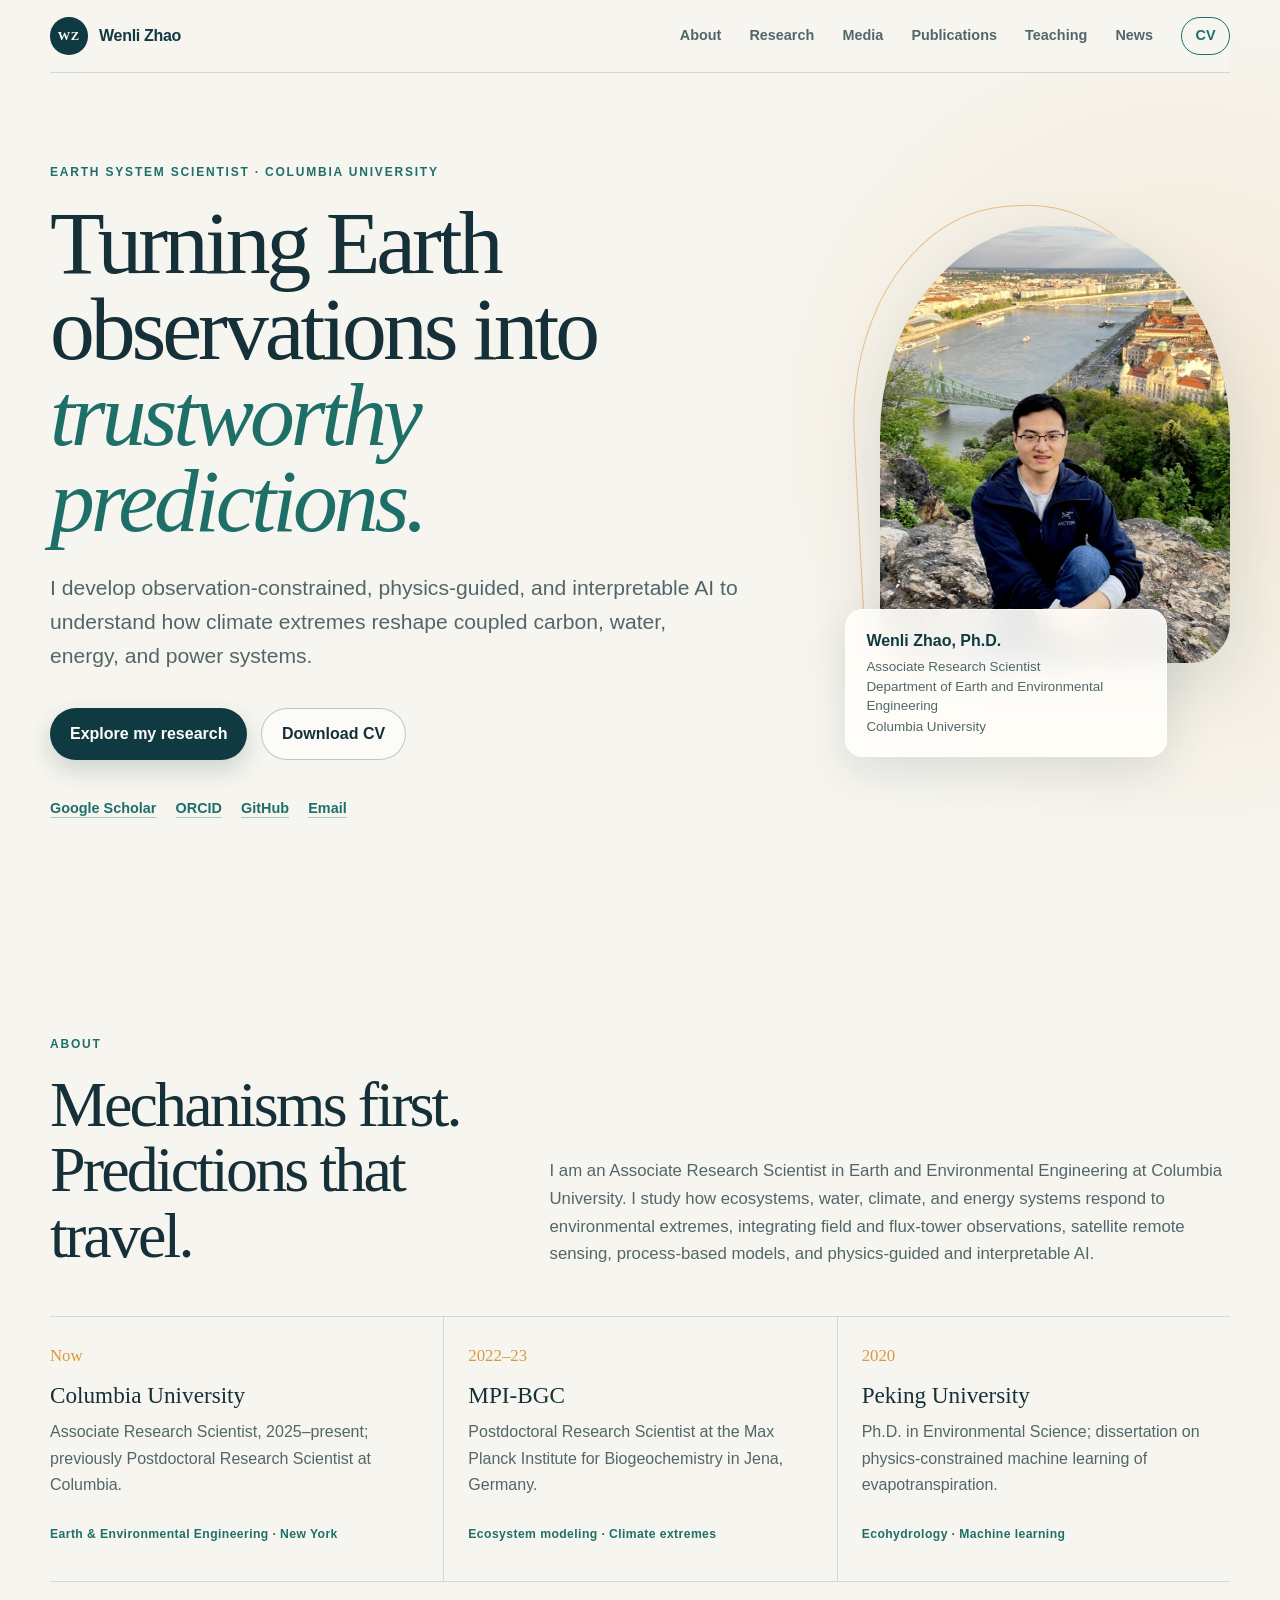
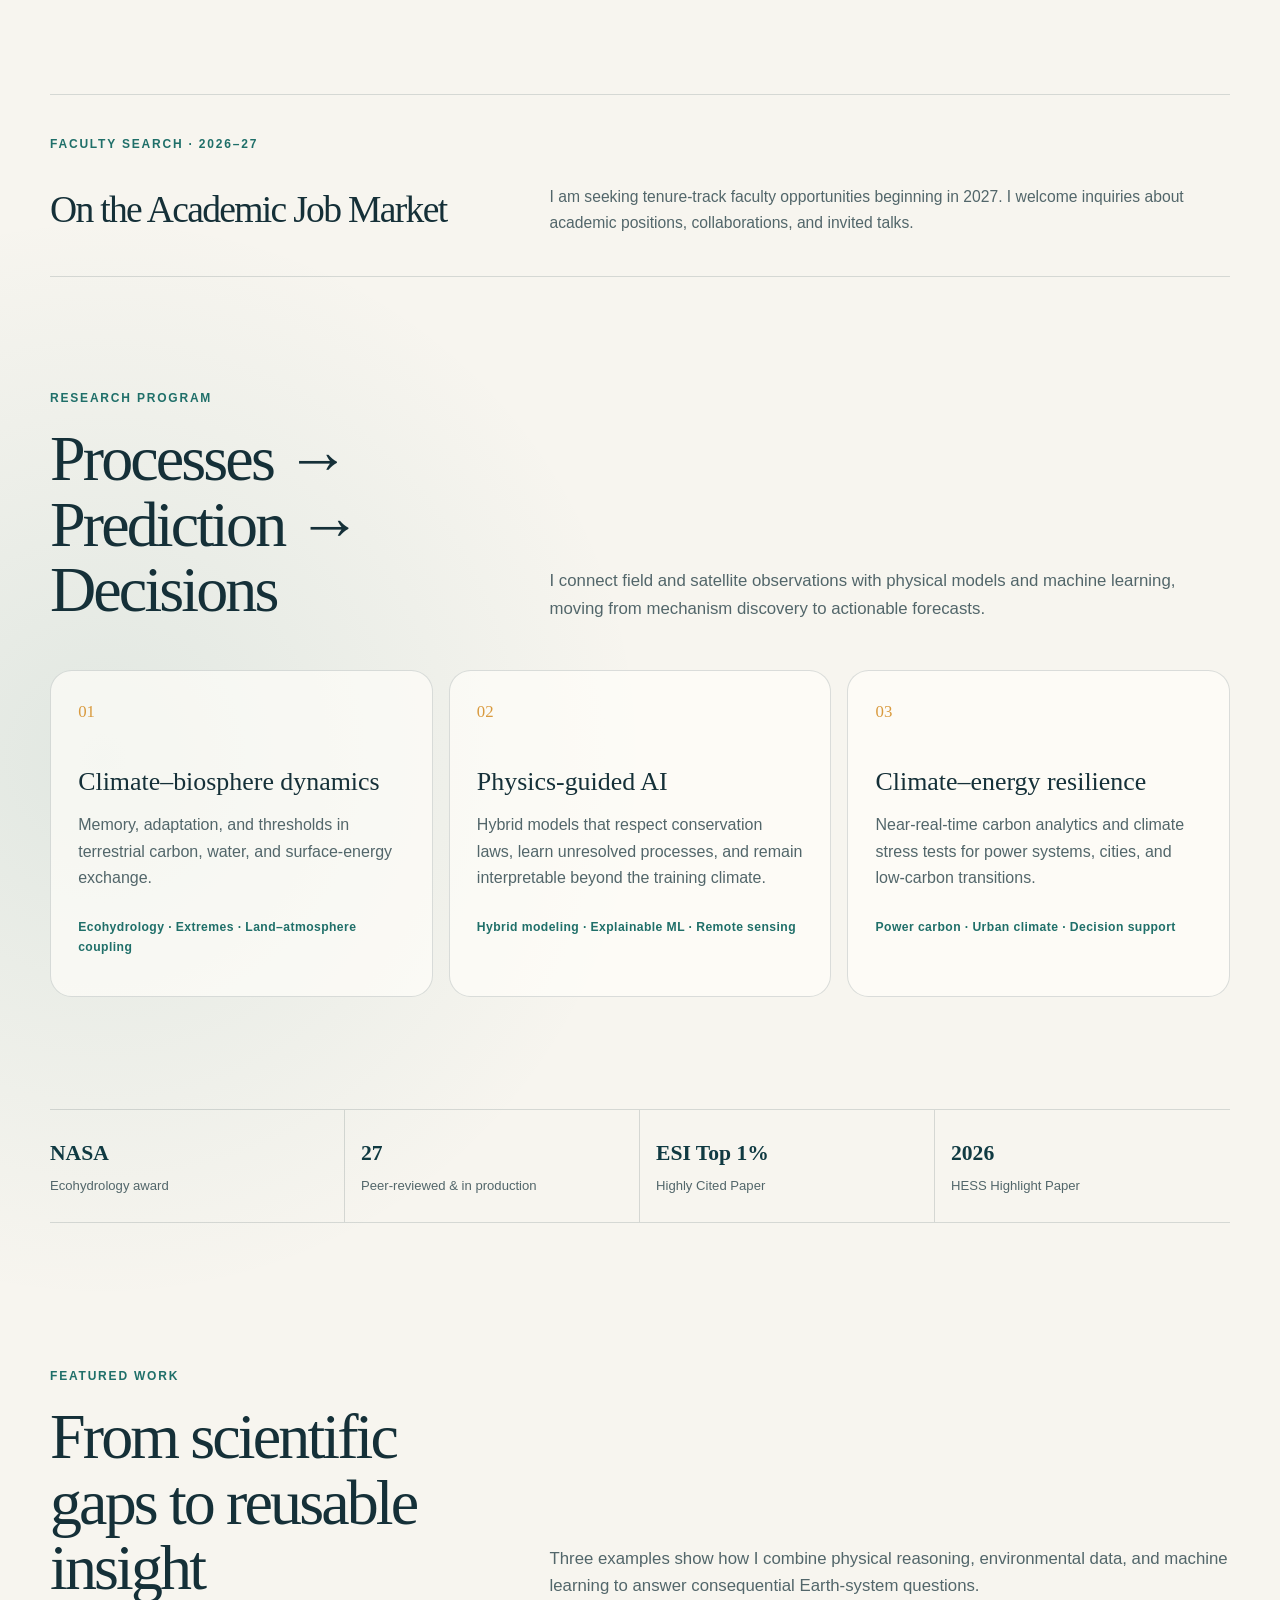
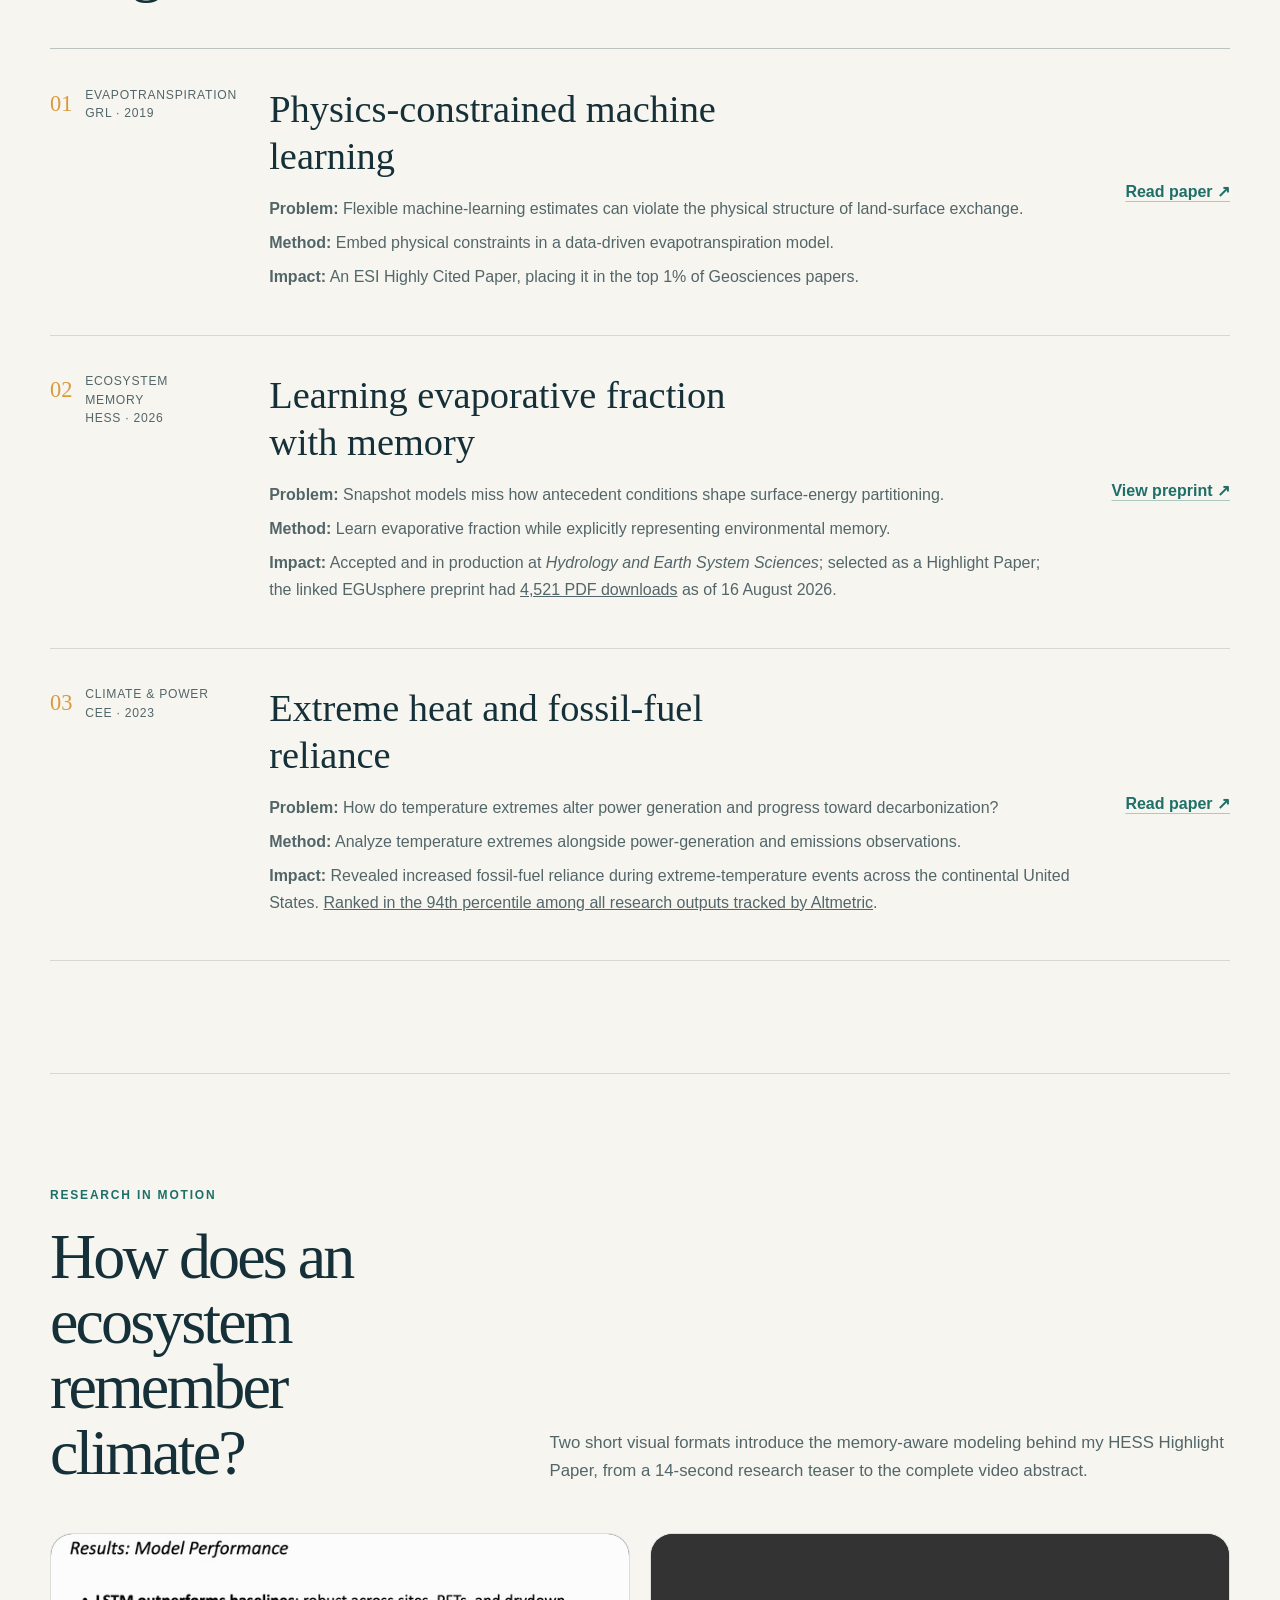
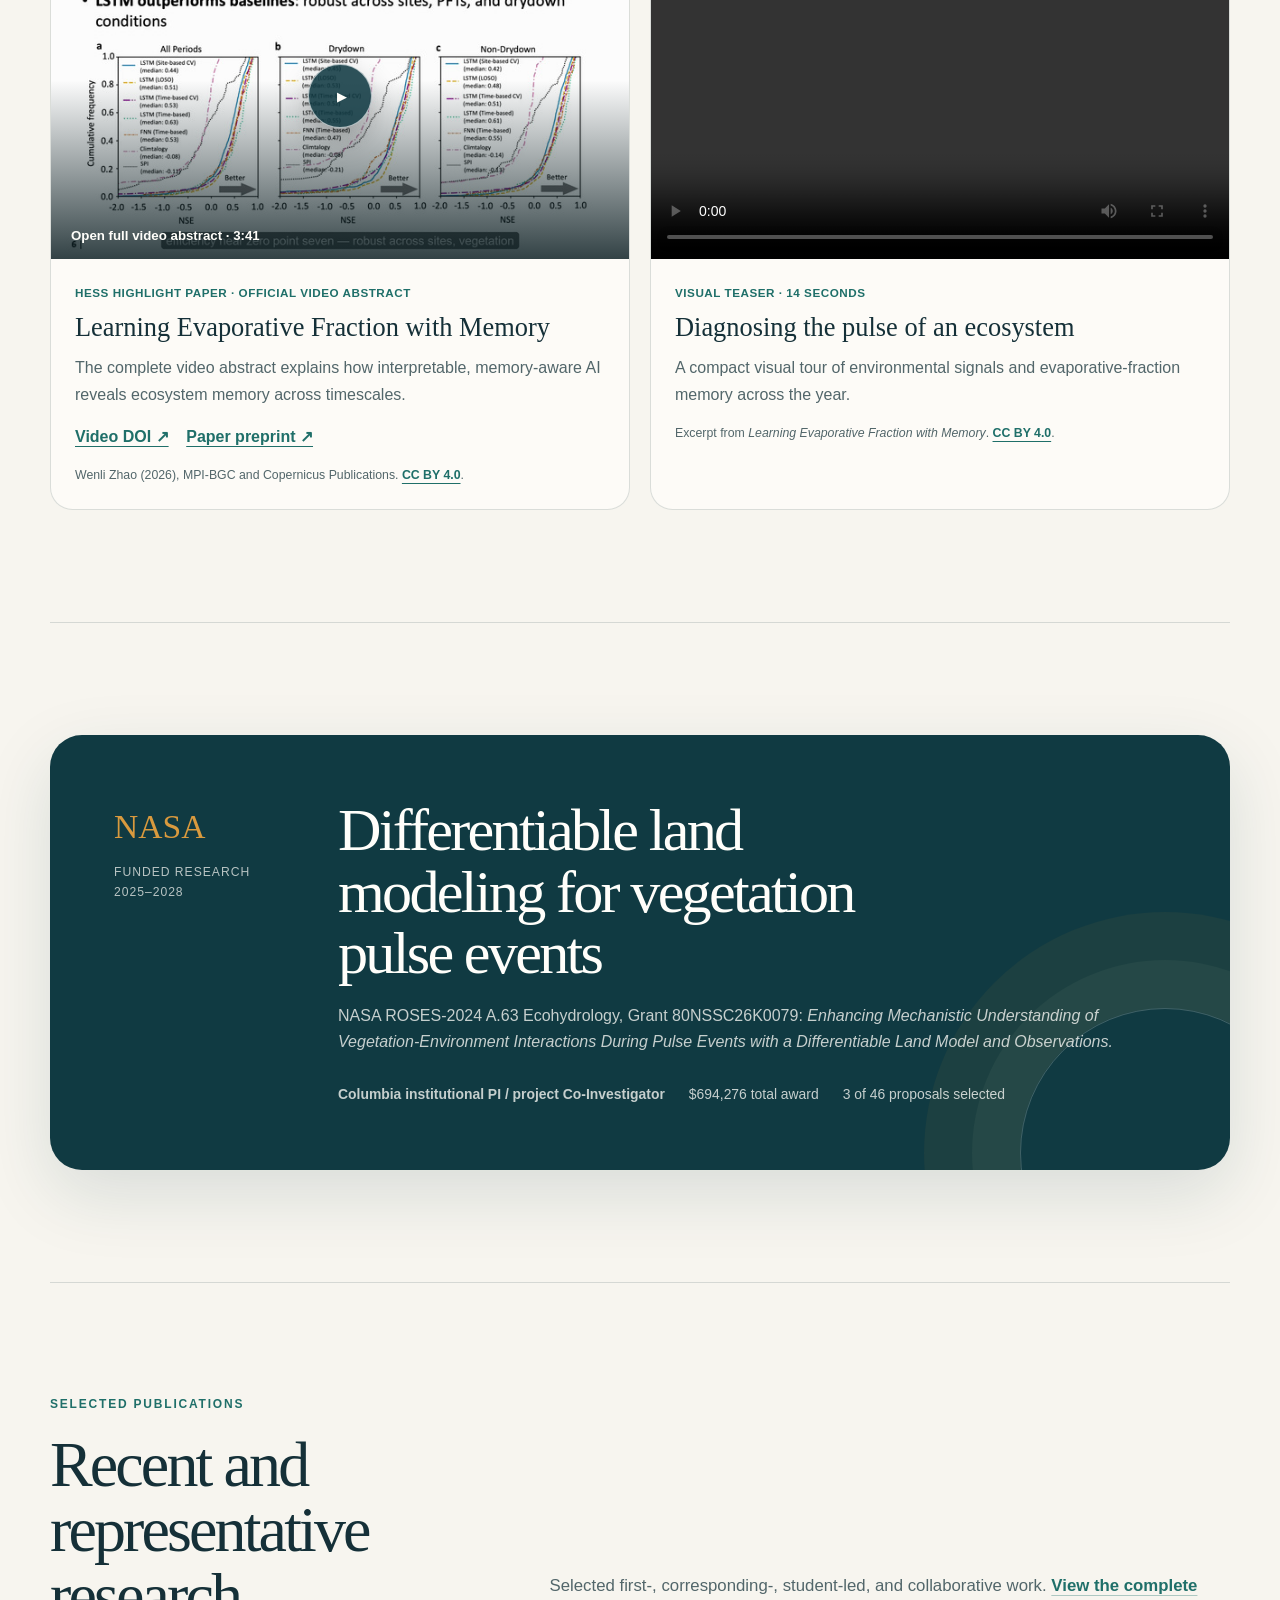
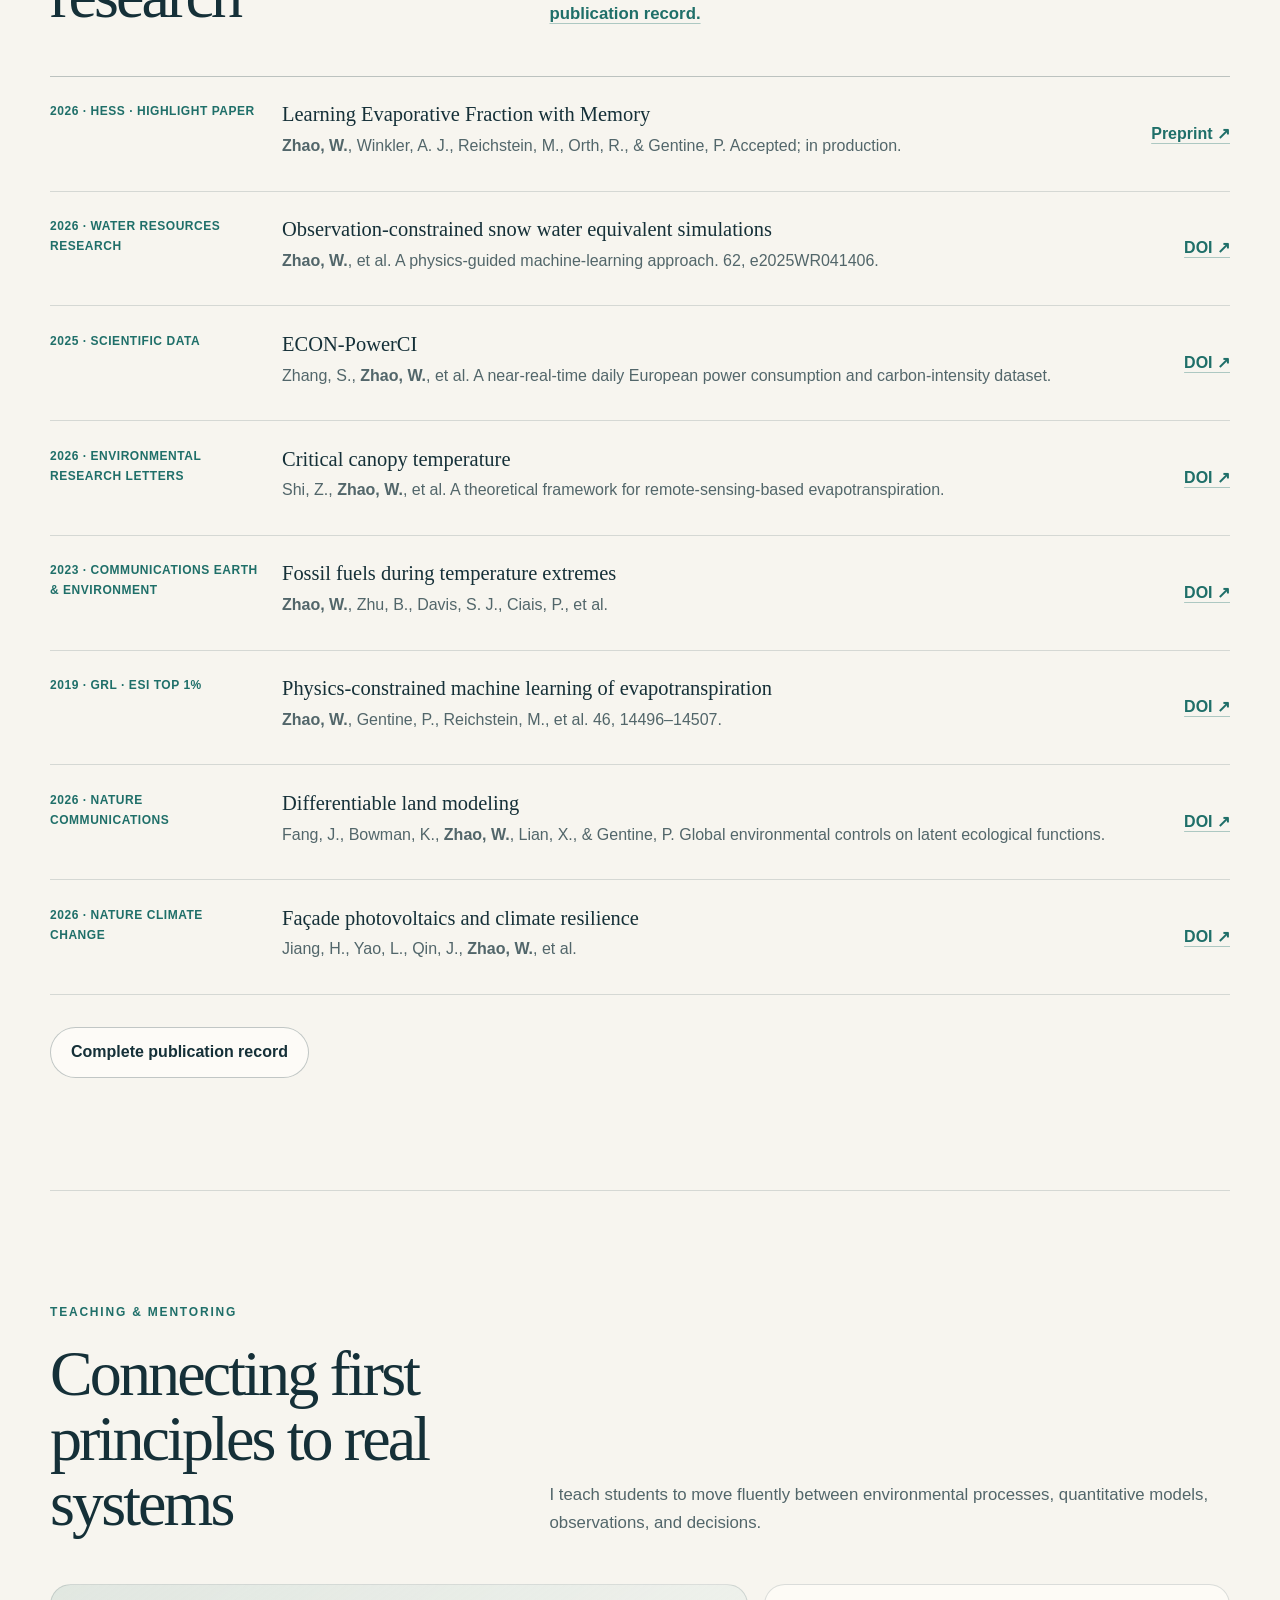
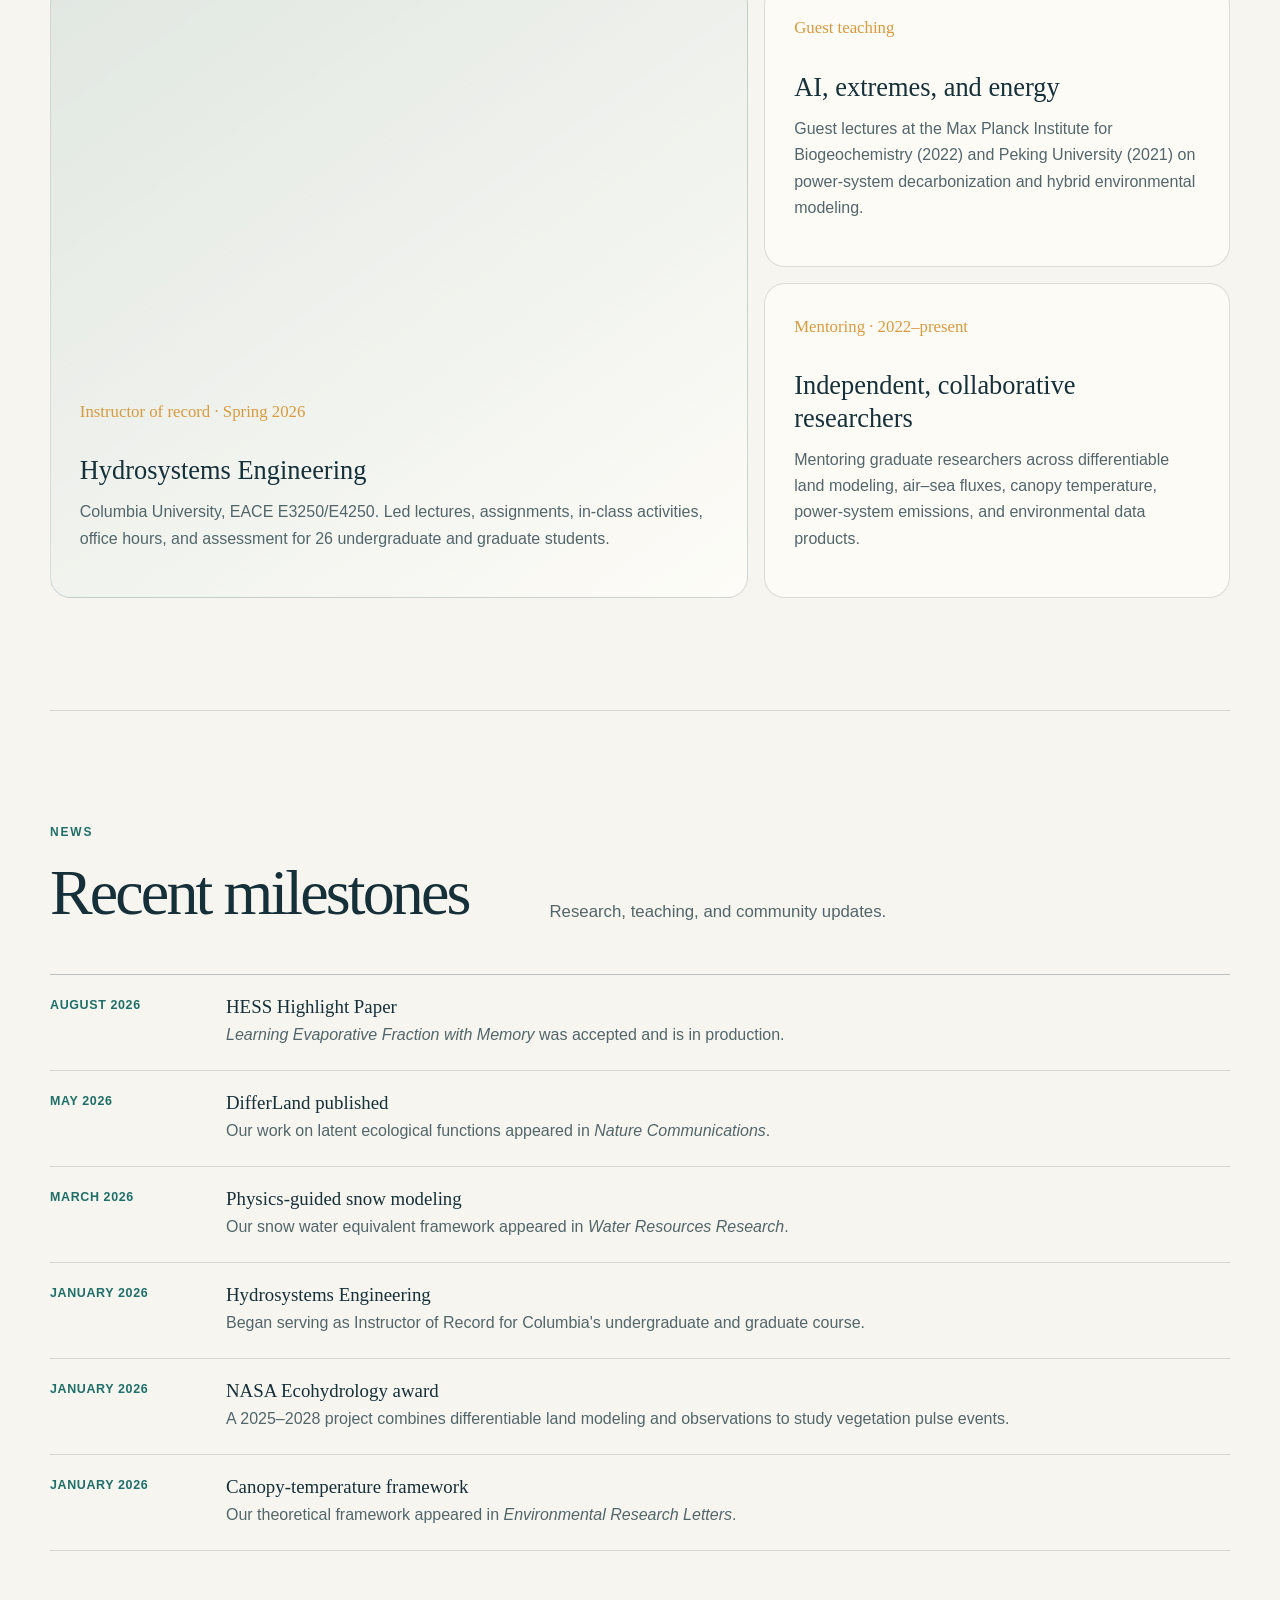
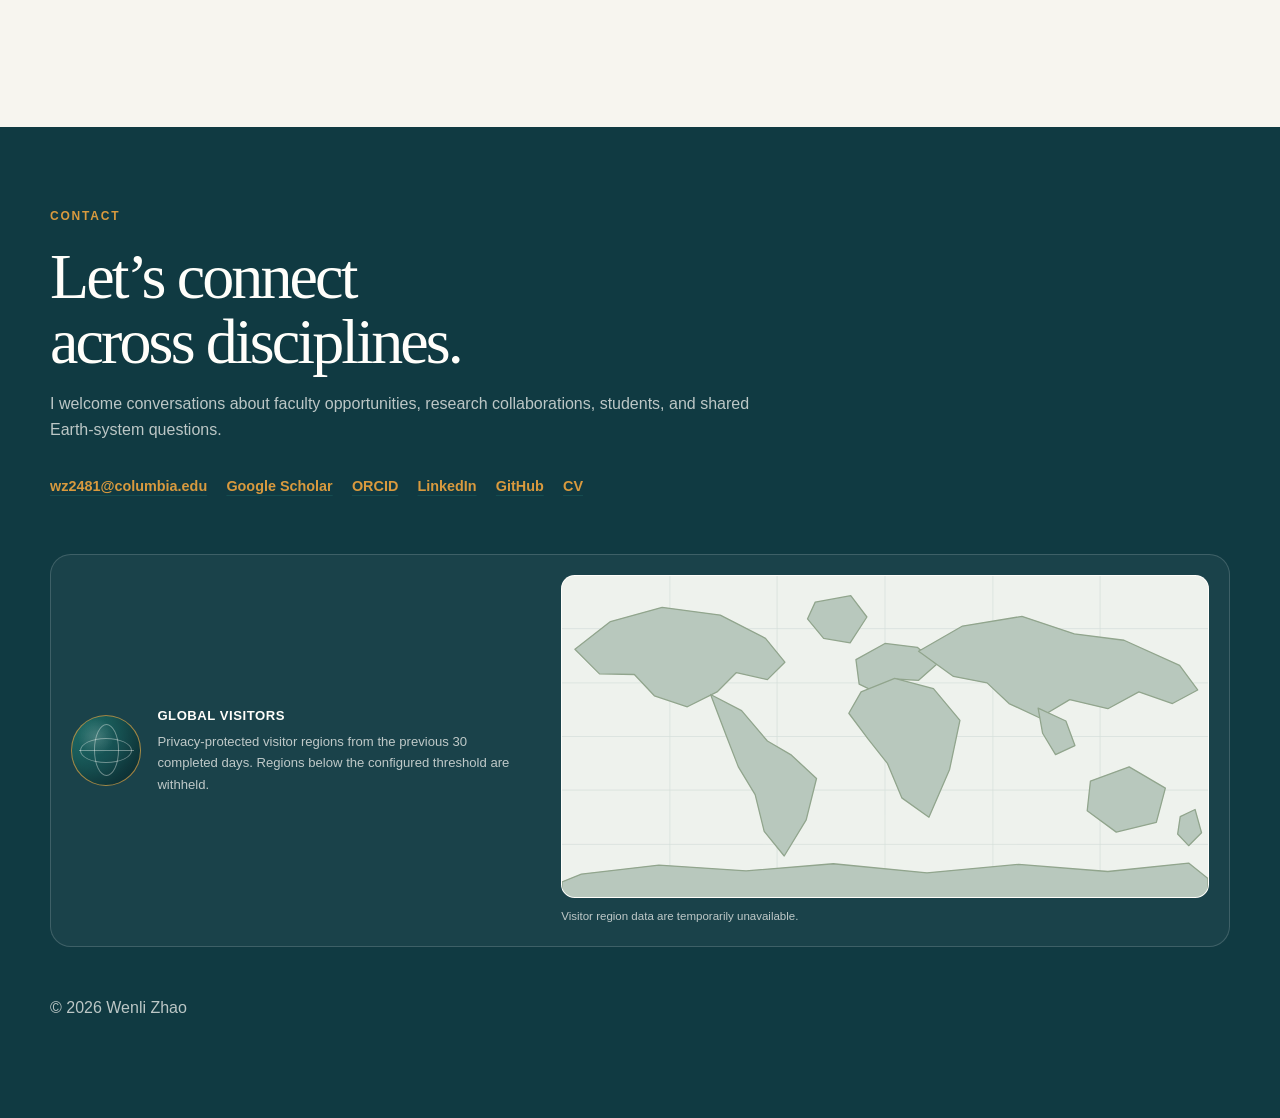
==== index.html @ 5e474361 "Replace inaccurate public visitor map" ====
<!doctype html>
<html lang="en">
<head>
  <meta charset="utf-8">
  <meta name="viewport" content="width=device-width, initial-scale=1">
  <title>Wenli Zhao | Earth System Science &amp; Physics-Guided AI</title>
  <meta name="description" content="Wenli Zhao develops physics-guided and interpretable AI to understand and predict coupled carbon, water, energy, and power systems.">
  <meta name="theme-color" content="#103a42">
  <meta name="analytics-endpoint" content="https://wenli-site-api.wenlizhao.workers.dev">
  <meta property="og:type" content="website">
  <meta property="og:title" content="Wenli Zhao | Earth System Science &amp; Physics-Guided AI">
  <meta property="og:description" content="Observation-constrained science for climate, water, carbon, energy, and AI.">
  <meta property="og:url" content="https://zhaowilliam.github.io/">
  <meta property="og:image" content="https://zhaowilliam.github.io/assets/images/earth-systems-og.jpg">
  <meta name="twitter:card" content="summary_large_image">
  <meta name="twitter:title" content="Wenli Zhao | Earth System Science &amp; Physics-Guided AI">
  <meta name="twitter:description" content="Observation-constrained science for climate, water, carbon, energy, and AI.">
  <meta name="twitter:image" content="https://zhaowilliam.github.io/assets/images/earth-systems-og.jpg">
  <link rel="canonical" href="https://zhaowilliam.github.io/">
  <script type="application/ld+json">
  {
    "@context": "https://schema.org",
    "@type": "Person",
    "@id": "https://zhaowilliam.github.io/#person",
    "name": "Wenli Zhao",
    "givenName": "Wenli",
    "familyName": "Zhao",
    "honorificSuffix": "Ph.D.",
    "url": "https://zhaowilliam.github.io/",
    "image": "https://zhaowilliam.github.io/assets/images/wenli-zhao.jpg",
    "jobTitle": "Associate Research Scientist",
    "affiliation": {
      "@type": "CollegeOrUniversity",
      "name": "Columbia University",
      "url": "https://www.columbia.edu/",
      "department": {
        "@type": "Organization",
        "name": "Department of Earth and Environmental Engineering"
      }
    },
    "alumniOf": {
      "@type": "CollegeOrUniversity",
      "name": "Peking University",
      "url": "https://english.pku.edu.cn/"
    },
    "identifier": {
      "@type": "PropertyValue",
      "propertyID": "ORCID",
      "value": "0000-0001-6152-1692",
      "url": "https://orcid.org/0000-0001-6152-1692"
    },
    "sameAs": [
      "https://orcid.org/0000-0001-6152-1692",
      "https://scholar.google.com/citations?user=JUkXETsAAAAJ&hl=en",
      "https://github.com/zhaowilliam",
      "https://www.linkedin.com/in/wenli-zhao-64aa4217a",
      "https://www.researchgate.net/profile/Wenli-Zhao-6"
    ],
    "knowsAbout": [
      "Earth system science",
      "Ecohydrology",
      "Climate extremes",
      "Remote sensing",
      "Physics-guided machine learning",
      "Climate-energy systems"
    ]
  }
  </script>
  <link rel="icon" href="assets/favicon.svg" type="image/svg+xml">
  <link rel="stylesheet" href="assets/site.css">
  <script src="assets/navigation.js" defer></script>
  <script src="assets/site.js" defer></script>
</head>
<body data-analytics-page="home">
  <a class="skip-link" href="#main">Skip to content</a>

  <header class="site-header">
    <a class="wordmark" href="#top" aria-label="Wenli Zhao home">
      <span class="wordmark-mark" aria-hidden="true">WZ</span>
      <span>Wenli Zhao</span>
    </a>
    <button class="nav-toggle" type="button" aria-expanded="false" aria-controls="primary-navigation">
      <span class="nav-toggle-icon" aria-hidden="true"></span>
      <span>Menu</span>
    </button>
    <nav class="site-nav" id="primary-navigation" aria-label="Primary navigation">
      <a href="#about">About</a>
      <a href="#research">Research</a>
      <a href="#videos">Media</a>
      <a href="#publications">Publications</a>
      <a href="#teaching">Teaching</a>
      <a href="#news">News</a>
      <a class="nav-cv" href="assets/documents/Wenli_Zhao_CV.pdf" data-analytics-event="cv_download" data-analytics-target="header">CV</a>
    </nav>
  </header>

  <main id="main">
    <section class="hero" id="top">
      <div class="hero-copy">
        <p class="eyebrow">Earth system scientist · Columbia University</p>
        <h1>Turning Earth observations into <em>trustworthy predictions.</em></h1>
        <p class="hero-lede">
          I develop observation-constrained, physics-guided, and interpretable AI to understand how climate extremes reshape coupled carbon, water, energy, and power systems.
        </p>
        <div class="hero-actions">
          <a class="button button-primary" href="#research">Explore my research</a>
          <a class="button button-secondary" href="assets/documents/Wenli_Zhao_CV.pdf" data-analytics-event="cv_download" data-analytics-target="hero">Download CV</a>
        </div>
        <div class="profile-links" aria-label="Academic profiles">
          <a href="https://scholar.google.com/citations?user=JUkXETsAAAAJ&amp;hl=en" target="_blank" rel="noopener">Google Scholar</a>
          <a href="https://orcid.org/0000-0001-6152-1692" target="_blank" rel="noopener">ORCID</a>
          <a href="https://github.com/zhaowilliam" target="_blank" rel="noopener">GitHub</a>
          <a href="mailto:wz2481@columbia.edu">Email</a>
        </div>
      </div>

      <aside class="hero-profile" aria-label="Profile">
        <div class="portrait-shell">
          <img src="assets/images/wenli-zhao.jpg" alt="Wenli Zhao overlooking the Danube in Budapest" width="800" height="800">
        </div>
        <div class="profile-card">
          <p class="profile-name">Wenli Zhao, Ph.D.</p>
          <p>Associate Research Scientist</p>
          <p>Department of Earth and Environmental Engineering</p>
          <p>Columbia University</p>
        </div>
      </aside>
    </section>

    <section class="section" id="about">
      <div class="section-heading">
        <p class="eyebrow">About</p>
        <h2>Mechanisms first. Predictions that travel.</h2>
        <p>
          I am an Associate Research Scientist in Earth and Environmental Engineering at Columbia University. I study how ecosystems, water, climate, and energy systems respond to environmental extremes, integrating field and flux-tower observations, satellite remote sensing, process-based models, and physics-guided and interpretable AI.
        </p>
      </div>
      <div class="path-grid" aria-label="Academic path">
        <article class="path-item">
          <span class="card-index">Now</span>
          <h3>Columbia University</h3>
          <p>Associate Research Scientist, 2025–present; previously Postdoctoral Research Scientist at Columbia.</p>
          <p class="card-tags">Earth &amp; Environmental Engineering · New York</p>
        </article>
        <article class="path-item">
          <span class="card-index">2022–23</span>
          <h3>MPI-BGC</h3>
          <p>Postdoctoral Research Scientist at the Max Planck Institute for Biogeochemistry in Jena, Germany.</p>
          <p class="card-tags">Ecosystem modeling · Climate extremes</p>
        </article>
        <article class="path-item">
          <span class="card-index">2020</span>
          <h3>Peking University</h3>
          <p>Ph.D. in Environmental Science; dissertation on physics-constrained machine learning of evapotranspiration.</p>
          <p class="card-tags">Ecohydrology · Machine learning</p>
        </article>
      </div>
    </section>

    <section class="section job-market" aria-labelledby="job-market-heading">
      <div class="section-heading">
        <p class="eyebrow">Faculty search · 2026–27</p>
        <h2 id="job-market-heading">On the Academic Job Market</h2>
        <p>
          I am seeking tenure-track faculty opportunities beginning in 2027. I welcome inquiries about academic positions, collaborations, and invited talks.
        </p>
      </div>
    </section>

    <section class="research-intro section" id="research">
      <div class="section-heading">
        <p class="eyebrow">Research program</p>
        <h2>Processes → Prediction → Decisions</h2>
        <p>I connect field and satellite observations with physical models and machine learning, moving from mechanism discovery to actionable forecasts.</p>
      </div>
      <div class="research-grid">
        <article class="research-card">
          <span class="card-index">01</span>
          <h3>Climate–biosphere dynamics</h3>
          <p>Memory, adaptation, and thresholds in terrestrial carbon, water, and surface-energy exchange.</p>
          <p class="card-tags">Ecohydrology · Extremes · Land–atmosphere coupling</p>
        </article>
        <article class="research-card">
          <span class="card-index">02</span>
          <h3>Physics-guided AI</h3>
          <p>Hybrid models that respect conservation laws, learn unresolved processes, and remain interpretable beyond the training climate.</p>
          <p class="card-tags">Hybrid modeling · Explainable ML · Remote sensing</p>
        </article>
        <article class="research-card">
          <span class="card-index">03</span>
          <h3>Climate–energy resilience</h3>
          <p>Near-real-time carbon analytics and climate stress tests for power systems, cities, and low-carbon transitions.</p>
          <p class="card-tags">Power carbon · Urban climate · Decision support</p>
        </article>
      </div>
    </section>

    <section class="preview-note" aria-label="Selected credentials">
      <div><strong>NASA</strong><span>Ecohydrology award</span></div>
      <div><strong>27</strong><span>Peer-reviewed &amp; in production</span></div>
      <div><strong>ESI Top 1%</strong><span>Highly Cited Paper</span></div>
      <div><strong>2026</strong><span>HESS Highlight Paper</span></div>
    </section>

    <section class="section" id="featured-work">
      <div class="section-heading">
        <p class="eyebrow">Featured work</p>
        <h2>From scientific gaps to reusable insight</h2>
        <p>Three examples show how I combine physical reasoning, environmental data, and machine learning to answer consequential Earth-system questions.</p>
      </div>
      <div class="feature-list">
        <article class="feature-story">
          <div class="feature-meta"><span>01</span><p>Evapotranspiration<br>GRL · 2019</p></div>
          <div class="feature-copy">
            <h3>Physics-constrained machine learning</h3>
            <p><strong>Problem:</strong> Flexible machine-learning estimates can violate the physical structure of land-surface exchange.</p>
            <p><strong>Method:</strong> Embed physical constraints in a data-driven evapotranspiration model.</p>
            <p><strong>Impact:</strong> An ESI Highly Cited Paper, placing it in the top 1% of Geosciences papers.</p>
          </div>
          <a class="feature-link" href="https://doi.org/10.1029/2019GL085291" target="_blank" rel="noopener" aria-label="Read Physics-constrained machine learning of evapotranspiration">Read paper ↗</a>
        </article>
        <article class="feature-story">
          <div class="feature-meta"><span>02</span><p>Ecosystem memory<br>HESS · 2026</p></div>
          <div class="feature-copy">
            <h3>Learning evaporative fraction with memory</h3>
            <p><strong>Problem:</strong> Snapshot models miss how antecedent conditions shape surface-energy partitioning.</p>
            <p><strong>Method:</strong> Learn evaporative fraction while explicitly representing environmental memory.</p>
            <p><strong>Impact:</strong> Accepted and in production at <em>Hydrology and Earth System Sciences</em>; selected as a Highlight Paper; the linked EGUsphere preprint had <a href="https://egusphere.copernicus.org/preprints/2025/egusphere-2025-4082/#metrics" target="_blank" rel="noopener">4,521 PDF downloads</a> as of 16 August 2026.</p>
          </div>
          <a class="feature-link" href="https://doi.org/10.5194/egusphere-2025-4082" target="_blank" rel="noopener" aria-label="Read public preprint of Learning Evaporative Fraction with Memory">View preprint ↗</a>
        </article>
        <article class="feature-story">
          <div class="feature-meta"><span>03</span><p>Climate &amp; power<br>CEE · 2023</p></div>
          <div class="feature-copy">
            <h3>Extreme heat and fossil-fuel reliance</h3>
            <p><strong>Problem:</strong> How do temperature extremes alter power generation and progress toward decarbonization?</p>
            <p><strong>Method:</strong> Analyze temperature extremes alongside power-generation and emissions observations.</p>
            <p><strong>Impact:</strong> Revealed increased fossil-fuel reliance during extreme-temperature events across the continental United States. <a href="https://nature.altmetric.com/details/157439827" target="_blank" rel="noopener">Ranked in the 94th percentile among all research outputs tracked by Altmetric</a>.</p>
          </div>
          <a class="feature-link" href="https://doi.org/10.1038/s43247-023-01147-z" target="_blank" rel="noopener" aria-label="Read Reliance on fossil fuels increases during extreme temperature events">Read paper ↗</a>
        </article>
      </div>
    </section>

    <section class="section" id="videos">
      <div class="section-heading">
        <p class="eyebrow">Research in Motion</p>
        <h2>How does an ecosystem remember climate?</h2>
        <p>Two short visual formats introduce the memory-aware modeling behind my HESS Highlight Paper, from a 14-second research teaser to the complete video abstract.</p>
      </div>
      <div class="media-grid">
        <article class="media-card">
          <div class="media-frame" id="hess-video-frame">
            <button class="video-launch" id="hess-video-launch" type="button" aria-label="Open the full video abstract for Learning Evaporative Fraction with Memory">
              <img src="assets/images/hess-video-thumbnail.jpg" alt="Model-performance slide from the video abstract" width="640" height="360">
              <span class="play-mark" aria-hidden="true">▶</span>
              <span class="play-label">Open full video abstract · 3:41</span>
            </button>
          </div>
          <div class="media-copy">
            <p class="publication-meta">HESS Highlight Paper · Official video abstract</p>
            <h3>Learning Evaporative Fraction with Memory</h3>
            <p>The complete video abstract explains how interpretable, memory-aware AI reveals ecosystem memory across timescales.</p>
            <p class="media-links">
              <a href="https://doi.org/10.5446/73776" target="_blank" rel="noopener" data-counter="zhaowilliam.hess-video.doi.live.2026" data-analytics-event="video_doi_click" data-analytics-target="home-video-card">Video DOI ↗</a>
              <a href="https://doi.org/10.5194/egusphere-2025-4082" target="_blank" rel="noopener">Paper preprint ↗</a>
            </p>
            <p class="media-credit">Wenli Zhao (2026), MPI-BGC and Copernicus Publications. <a href="https://creativecommons.org/licenses/by/4.0/" target="_blank" rel="noopener">CC BY 4.0</a>.</p>
          </div>
        </article>

        <article class="media-card">
          <div class="media-frame">
            <video id="ef-memory-teaser" controls controlsList="nodownload noremoteplayback" disablePictureInPicture playsinline preload="metadata" aria-label="Fourteen-second visual teaser for Learning Evaporative Fraction with Memory">
              <source src="assets/videos/ef-memory-teaser.mp4" type="video/mp4">
              Your browser does not support embedded video.
            </video>
          </div>
          <div class="media-copy">
            <p class="publication-meta">Visual teaser · 14 seconds</p>
            <h3>Diagnosing the pulse of an ecosystem</h3>
            <p>A compact visual tour of environmental signals and evaporative-fraction memory across the year.</p>
            <p class="media-credit">Excerpt from <em>Learning Evaporative Fraction with Memory</em>. <a href="https://creativecommons.org/licenses/by/4.0/" target="_blank" rel="noopener">CC BY 4.0</a>.</p>
          </div>
        </article>
      </div>
    </section>

    <section class="section" aria-labelledby="nasa-heading">
      <article class="funding-band">
        <div class="funding-label"><span>NASA</span><p>Funded research<br>2025–2028</p></div>
        <div class="funding-copy">
          <h2 id="nasa-heading">Differentiable land modeling for vegetation pulse events</h2>
          <p>NASA ROSES-2024 A.63 Ecohydrology, Grant 80NSSC26K0079: <em>Enhancing Mechanistic Understanding of Vegetation-Environment Interactions During Pulse Events with a Differentiable Land Model and Observations.</em></p>
          <p class="funding-details"><strong>Columbia institutional PI / project Co-Investigator</strong><span>$694,276 total award</span><span>3 of 46 proposals selected</span></p>
        </div>
      </article>
    </section>

    <section class="section" id="publications">
      <div class="section-heading">
        <p class="eyebrow">Selected publications</p>
        <h2>Recent and representative research</h2>
        <p>Selected first-, corresponding-, student-led, and collaborative work. <a href="publications.html">View the complete publication record.</a></p>
      </div>
      <div class="publication-list">
        <article class="publication-item">
          <p class="publication-meta">2026 · HESS · Highlight Paper</p>
          <div><h3>Learning Evaporative Fraction with Memory</h3><p><strong>Zhao, W.</strong>, Winkler, A. J., Reichstein, M., Orth, R., &amp; Gentine, P. Accepted; in production.</p></div>
          <a href="https://doi.org/10.5194/egusphere-2025-4082" target="_blank" rel="noopener">Preprint ↗</a>
        </article>
        <article class="publication-item">
          <p class="publication-meta">2026 · Water Resources Research</p>
          <div><h3>Observation-constrained snow water equivalent simulations</h3><p><strong>Zhao, W.</strong>, et al. A physics-guided machine-learning approach. 62, e2025WR041406.</p></div>
          <a href="https://doi.org/10.1029/2025WR041406" target="_blank" rel="noopener">DOI ↗</a>
        </article>
        <article class="publication-item">
          <p class="publication-meta">2025 · Scientific Data</p>
          <div><h3>ECON-PowerCI</h3><p>Zhang, S., <strong>Zhao, W.</strong>, et al. A near-real-time daily European power consumption and carbon-intensity dataset.</p></div>
          <a href="https://doi.org/10.1038/s41597-025-05978-7" target="_blank" rel="noopener">DOI ↗</a>
        </article>
        <article class="publication-item">
          <p class="publication-meta">2026 · Environmental Research Letters</p>
          <div><h3>Critical canopy temperature</h3><p>Shi, Z., <strong>Zhao, W.</strong>, et al. A theoretical framework for remote-sensing-based evapotranspiration.</p></div>
          <a href="https://doi.org/10.1088/1748-9326/ae33d3" target="_blank" rel="noopener">DOI ↗</a>
        </article>
        <article class="publication-item">
          <p class="publication-meta">2023 · Communications Earth &amp; Environment</p>
          <div><h3>Fossil fuels during temperature extremes</h3><p><strong>Zhao, W.</strong>, Zhu, B., Davis, S. J., Ciais, P., et al.</p></div>
          <a href="https://doi.org/10.1038/s43247-023-01147-z" target="_blank" rel="noopener">DOI ↗</a>
        </article>
        <article class="publication-item">
          <p class="publication-meta">2019 · GRL · ESI Top 1%</p>
          <div><h3>Physics-constrained machine learning of evapotranspiration</h3><p><strong>Zhao, W.</strong>, Gentine, P., Reichstein, M., et al. 46, 14496–14507.</p></div>
          <a href="https://doi.org/10.1029/2019GL085291" target="_blank" rel="noopener">DOI ↗</a>
        </article>
        <article class="publication-item">
          <p class="publication-meta">2026 · Nature Communications</p>
          <div><h3>Differentiable land modeling</h3><p>Fang, J., Bowman, K., <strong>Zhao, W.</strong>, Lian, X., &amp; Gentine, P. Global environmental controls on latent ecological functions.</p></div>
          <a href="https://doi.org/10.1038/s41467-026-73395-4" target="_blank" rel="noopener">DOI ↗</a>
        </article>
        <article class="publication-item">
          <p class="publication-meta">2026 · Nature Climate Change</p>
          <div><h3>Façade photovoltaics and climate resilience</h3><p>Jiang, H., Yao, L., Qin, J., <strong>Zhao, W.</strong>, et al.</p></div>
          <a href="https://doi.org/10.1038/s41558-026-02606-z" target="_blank" rel="noopener">DOI ↗</a>
        </article>
      </div>
      <p class="section-action"><a class="button button-secondary" href="publications.html">Complete publication record</a></p>
    </section>

    <section class="section" id="teaching">
      <div class="section-heading">
        <p class="eyebrow">Teaching &amp; mentoring</p>
        <h2>Connecting first principles to real systems</h2>
        <p>I teach students to move fluently between environmental processes, quantitative models, observations, and decisions.</p>
      </div>
      <div class="teaching-layout">
        <article class="teaching-primary">
          <span class="card-index">Instructor of record · Spring 2026</span>
          <h3>Hydrosystems Engineering</h3>
          <p>Columbia University, EACE E3250/E4250. Led lectures, assignments, in-class activities, office hours, and assessment for 26 undergraduate and graduate students.</p>
        </article>
        <article class="teaching-item">
          <span class="card-index">Guest teaching</span>
          <h3>AI, extremes, and energy</h3>
          <p>Guest lectures at the Max Planck Institute for Biogeochemistry (2022) and Peking University (2021) on power-system decarbonization and hybrid environmental modeling.</p>
        </article>
        <article class="teaching-item">
          <span class="card-index">Mentoring · 2022–present</span>
          <h3>Independent, collaborative researchers</h3>
          <p>Mentoring graduate researchers across differentiable land modeling, air–sea fluxes, canopy temperature, power-system emissions, and environmental data products.</p>
        </article>
      </div>
    </section>

    <section class="section" id="news">
      <div class="section-heading">
        <p class="eyebrow">News</p>
        <h2>Recent milestones</h2>
        <p>Research, teaching, and community updates.</p>
      </div>
      <div class="news-list">
        <article><time datetime="2026-08">August 2026</time><div><h3>HESS Highlight Paper</h3><p><em>Learning Evaporative Fraction with Memory</em> was accepted and is in production.</p></div></article>
        <article><time datetime="2026-05">May 2026</time><div><h3>DifferLand published</h3><p>Our work on latent ecological functions appeared in <em>Nature Communications</em>.</p></div></article>
        <article><time datetime="2026-03">March 2026</time><div><h3>Physics-guided snow modeling</h3><p>Our snow water equivalent framework appeared in <em>Water Resources Research</em>.</p></div></article>
        <article><time datetime="2026-01">January 2026</time><div><h3>Hydrosystems Engineering</h3><p>Began serving as Instructor of Record for Columbia's undergraduate and graduate course.</p></div></article>
        <article><time datetime="2026-01">January 2026</time><div><h3>NASA Ecohydrology award</h3><p>A 2025–2028 project combines differentiable land modeling and observations to study vegetation pulse events.</p></div></article>
        <article><time datetime="2026-01">January 2026</time><div><h3>Canopy-temperature framework</h3><p>Our theoretical framework appeared in <em>Environmental Research Letters</em>.</p></div></article>
      </div>
    </section>
  </main>

  <footer class="site-footer" id="contact">
    <div class="footer-inner">
    <p class="eyebrow">Contact</p>
    <h2>Let’s connect across disciplines.</h2>
    <p>I welcome conversations about faculty opportunities, research collaborations, students, and shared Earth-system questions.</p>
    <div class="profile-links" aria-label="Contact and profile links">
      <a href="mailto:wz2481@columbia.edu">wz2481@columbia.edu</a>
      <a href="https://scholar.google.com/citations?user=JUkXETsAAAAJ&amp;hl=en" target="_blank" rel="noopener">Google Scholar</a>
      <a href="https://orcid.org/0000-0001-6152-1692" target="_blank" rel="noopener">ORCID</a>
      <a href="https://www.linkedin.com/in/wenli-zhao-64aa4217a" target="_blank" rel="noopener">LinkedIn</a>
      <a href="https://github.com/zhaowilliam" target="_blank" rel="noopener">GitHub</a>
      <a href="assets/documents/Wenli_Zhao_CV.pdf" data-analytics-event="cv_download" data-analytics-target="footer">CV</a>
    </div>
    <div class="visitor-panel">
      <div class="visitor-panel-copy">
        <div class="globe-mark" aria-hidden="true"><span></span></div>
        <div>
          <p class="visitor-kicker">Global visitors</p>
          <p>Privacy-protected visitor regions from the previous 30 completed days. Regions below the configured threshold are withheld.</p>
        </div>
      </div>
      <div class="visitor-map-wrap">
        <div class="visitor-map">
          <img src="assets/images/world-map.svg" alt="Simplified world map" width="1000" height="500" loading="lazy">
          <div class="visitor-map-markers" data-visitor-map-markers role="list" aria-label="Approximate recent visitor regions"></div>
        </div>
        <p class="visitor-map-status" data-visitor-map-status role="status" aria-live="polite">Markers appear only for regions that meet the configured public threshold.</p>
      </div>
    </div>
    <p>© 2026 Wenli Zhao</p>
    </div>
  </footer>
</body>
</html>
---- assets/site.css ----
:root {
  --ink: #153038;
  --ink-soft: #52666a;
  --paper: #f7f5ef;
  --paper-deep: #ebe7dc;
  --white: #fffefa;
  --teal: #1f6f69;
  --teal-dark: #103a42;
  --sage: #91a58d;
  --amber: #d99a3e;
  --line: rgba(21, 48, 56, 0.15);
  --line-strong: rgba(21, 48, 56, 0.26);
  --shadow: 0 24px 70px rgba(16, 58, 66, 0.13);
  --max: 1180px;
}

* { box-sizing: border-box; }

html { scroll-behavior: smooth; }

body {
  margin: 0;
  color: var(--ink);
  background:
    radial-gradient(circle at 92% 4%, rgba(217, 154, 62, 0.14), transparent 28rem),
    radial-gradient(circle at 8% 22%, rgba(31, 111, 105, 0.10), transparent 34rem),
    var(--paper);
  font-family: Inter, ui-sans-serif, -apple-system, BlinkMacSystemFont, "Segoe UI", sans-serif;
  line-height: 1.65;
  text-rendering: optimizeLegibility;
}

img { display: block; max-width: 100%; }
a { color: inherit; }

a:focus-visible,
button:focus-visible {
  outline: 3px solid rgba(217, 154, 62, 0.62);
  outline-offset: 4px;
}

.skip-link {
  position: fixed;
  left: 1rem;
  top: -5rem;
  z-index: 100;
  padding: 0.7rem 1rem;
  background: var(--white);
  border: 1px solid var(--ink);
}

.skip-link:focus { top: 1rem; }

.site-header {
  position: sticky;
  top: 0;
  z-index: 20;
  display: flex;
  align-items: center;
  justify-content: space-between;
  width: min(calc(100% - 3rem), var(--max));
  margin: 0 auto;
  padding: 1.05rem 0;
  border-bottom: 1px solid var(--line);
  background: rgba(247, 245, 239, 0.88);
  backdrop-filter: blur(16px);
}

.wordmark {
  display: inline-flex;
  flex: 0 0 auto;
  align-items: center;
  gap: 0.72rem;
  color: var(--teal-dark);
  font-weight: 760;
  text-decoration: none;
  letter-spacing: -0.02em;
}

.wordmark-mark {
  display: grid;
  width: 2.35rem;
  height: 2.35rem;
  place-items: center;
  border-radius: 50%;
  color: var(--white);
  background: var(--teal-dark);
  font-family: Georgia, serif;
  font-size: 0.78rem;
  letter-spacing: 0.06em;
}

.site-nav {
  display: flex;
  align-items: center;
  gap: clamp(0.72rem, 2.2vw, 1.8rem);
}

.nav-toggle {
  display: none;
}

.nav-toggle-icon,
.nav-toggle-icon::before,
.nav-toggle-icon::after {
  display: block;
  width: 1.15rem;
  height: 2px;
  border-radius: 999px;
  background: currentColor;
  transition: transform 160ms ease, background 160ms ease;
}

.nav-toggle-icon {
  position: relative;
}

.nav-toggle-icon::before,
.nav-toggle-icon::after {
  position: absolute;
  left: 0;
  content: "";
}

.nav-toggle-icon::before { top: -0.36rem; }
.nav-toggle-icon::after { top: 0.36rem; }

.nav-toggle[aria-expanded="true"] .nav-toggle-icon { background: transparent; }
.nav-toggle[aria-expanded="true"] .nav-toggle-icon::before { top: 0; transform: rotate(45deg); }
.nav-toggle[aria-expanded="true"] .nav-toggle-icon::after { top: 0; transform: rotate(-45deg); }

.site-nav a {
  color: var(--ink-soft);
  font-size: 0.9rem;
  font-weight: 680;
  text-decoration: none;
  white-space: nowrap;
}

.site-nav a:hover,
.site-nav a:focus-visible,
.site-nav [aria-current="page"],
.site-nav [aria-current="location"] { color: var(--teal); }

.site-nav [aria-current="location"]:not(.nav-cv) {
  text-decoration-line: underline;
  text-decoration-color: var(--amber);
  text-decoration-thickness: 2px;
  text-underline-offset: 0.45rem;
}

.site-nav .nav-cv {
  padding: 0.4rem 0.84rem;
  border: 1px solid var(--teal);
  border-radius: 999px;
  color: var(--teal);
}

main { overflow: hidden; }

.hero {
  display: grid;
  grid-template-columns: minmax(0, 1.35fr) minmax(18rem, 0.65fr);
  gap: clamp(3rem, 8vw, 7rem);
  align-items: center;
  width: min(calc(100% - 3rem), var(--max));
  min-height: 720px;
  margin: 0 auto;
  padding: 5.6rem 0 6.4rem;
}

.eyebrow {
  margin: 0 0 1.1rem;
  color: var(--teal);
  font-size: 0.75rem;
  font-weight: 820;
  letter-spacing: 0.15em;
  text-transform: uppercase;
}

h1,
h2,
h3,
p { margin-top: 0; }

h1,
h2 {
  font-family: Georgia, "Times New Roman", serif;
  font-weight: 500;
  letter-spacing: -0.045em;
}

h1 {
  max-width: 13ch;
  margin-bottom: 1.65rem;
  font-size: clamp(3.15rem, 7vw, 6.8rem);
  line-height: 0.96;
}

h1 em { color: var(--teal); font-weight: inherit; }

h2 {
  margin-bottom: 0;
  font-size: clamp(2.35rem, 5vw, 4.5rem);
  line-height: 1.02;
}

h3 { line-height: 1.22; }

.hero-lede {
  max-width: 43rem;
  margin-bottom: 2.2rem;
  color: var(--ink-soft);
  font-size: clamp(1.08rem, 1.7vw, 1.32rem);
  line-height: 1.62;
}

.hero-actions {
  display: flex;
  flex-wrap: wrap;
  gap: 0.85rem;
  margin-bottom: 2.3rem;
}

.button {
  display: inline-flex;
  align-items: center;
  justify-content: center;
  min-height: 3rem;
  padding: 0.72rem 1.25rem;
  border-radius: 999px;
  font-weight: 760;
  text-decoration: none;
  transition: transform 160ms ease, box-shadow 160ms ease, background 160ms ease;
}

.button:hover,
.button:focus-visible { transform: translateY(-2px); }

.button-primary {
  color: var(--white);
  background: var(--teal-dark);
  box-shadow: 0 10px 25px rgba(16, 58, 66, 0.18);
}

.button-primary:hover { background: var(--teal); }
.button-secondary { border: 1px solid var(--line-strong); background: rgba(255, 254, 250, 0.72); }

.profile-links {
  display: flex;
  flex-wrap: wrap;
  gap: 0.55rem 1.2rem;
}

.profile-links a,
.section-heading a,
.feature-link,
.publication-item > a,
main ol a {
  color: var(--teal);
  font-weight: 680;
  text-underline-offset: 0.24rem;
  text-decoration-color: rgba(31, 111, 105, 0.34);
}

.profile-links a { font-size: 0.9rem; }

.hero-profile {
  position: relative;
  justify-self: end;
  width: min(100%, 22rem);
}

.hero-profile::before {
  content: "";
  position: absolute;
  inset: -1.3rem 1.8rem 5.8rem -1.6rem;
  z-index: -1;
  border: 1px solid rgba(217, 154, 62, 0.56);
  border-radius: 48% 48% 2.5rem 2.5rem;
  transform: rotate(-3deg);
}

.portrait-shell {
  overflow: hidden;
  aspect-ratio: 4 / 5;
  border-radius: 48% 48% 2.5rem 2.5rem;
  box-shadow: var(--shadow);
  background: var(--paper-deep);
}

.portrait-shell img {
  width: 100%;
  height: 100%;
  object-fit: cover;
  object-position: 51% center;
}

.profile-card {
  position: relative;
  width: 92%;
  margin: -3.4rem 0 0 -2.2rem;
  padding: 1.15rem 1.3rem;
  border: 1px solid rgba(255, 255, 255, 0.75);
  border-radius: 1.1rem;
  background: rgba(255, 254, 250, 0.91);
  box-shadow: 0 15px 45px rgba(16, 58, 66, 0.12);
  backdrop-filter: blur(14px);
}

.profile-card p {
  margin: 0.1rem 0;
  color: var(--ink-soft);
  font-size: 0.84rem;
  line-height: 1.4;
}

.profile-card .profile-name {
  margin-bottom: 0.35rem;
  color: var(--teal-dark);
  font-size: 1rem;
  font-weight: 800;
}

.section {
  width: min(calc(100% - 3rem), var(--max));
  margin: 0 auto;
  padding: 7rem 0;
}

main > .section + .section { border-top: 1px solid var(--line); }

.section-heading {
  display: grid;
  grid-template-columns: 0.8fr 1.25fr;
  column-gap: 4rem;
  align-items: end;
  margin-bottom: 3rem;
}

.section-heading .eyebrow { grid-column: 1 / -1; }
.section-heading > p:last-child { margin: 0; color: var(--ink-soft); font-size: 1.05rem; }

.job-market { padding-block: 2.5rem; }

.job-market .section-heading {
  align-items: center;
  row-gap: 0.75rem;
  margin-bottom: 0;
}

.job-market .section-heading h2 {
  font-size: clamp(1.55rem, 3vw, 2.35rem);
}

.job-market .section-heading > p:last-child {
  font-size: 0.98rem;
}

.path-grid {
  display: grid;
  grid-template-columns: repeat(3, 1fr);
  border-block: 1px solid var(--line);
}

.path-item {
  min-width: 0;
  padding: 1.55rem 1.5rem 1.55rem 0;
}

.path-item + .path-item {
  padding-left: 1.5rem;
  border-left: 1px solid var(--line);
}

.path-item h3,
.research-card h3,
.feature-story h3,
.publication-item h3,
.teaching-layout h3,
.news-list h3 {
  font-family: Georgia, "Times New Roman", serif;
  font-weight: 500;
}

.path-item h3 { margin: 0.7rem 0 0.65rem; font-size: 1.45rem; }
.path-item p { margin-bottom: 0.75rem; color: var(--ink-soft); }

.research-grid {
  display: grid;
  grid-template-columns: repeat(3, 1fr);
  gap: 1rem;
}

.research-card {
  min-height: 18rem;
  padding: 1.7rem;
  border: 1px solid var(--line);
  border-radius: 1.35rem;
  background: rgba(255, 254, 250, 0.68);
  transition: transform 180ms ease, background 180ms ease;
}

.research-card:hover { transform: translateY(-4px); background: var(--white); }
.card-index { color: var(--amber); font-family: Georgia, serif; font-size: 1.05rem; }
.research-card h3 { margin: 2.5rem 0 0.9rem; font-size: 1.62rem; }
.research-card p { color: var(--ink-soft); }
.research-card > a { color: var(--teal); font-weight: 720; text-underline-offset: 0.22rem; }

.card-tags {
  margin-top: 1.6rem;
  color: var(--teal) !important;
  font-size: 0.76rem;
  font-weight: 760;
  letter-spacing: 0.035em;
}

.card-tags a { color: inherit; }

.preview-note {
  display: grid;
  grid-template-columns: repeat(4, 1fr);
  width: min(calc(100% - 3rem), var(--max));
  margin: 0 auto 2rem;
  border-block: 1px solid var(--line);
}

.preview-note div { padding: 1.6rem 1rem; border-right: 1px solid var(--line); }
.preview-note div:first-child { padding-left: 0; }
.preview-note div:last-child { border-right: 0; }
.preview-note strong,
.preview-note span { display: block; }
.preview-note strong { color: var(--teal-dark); font-family: Georgia, serif; font-size: 1.35rem; }
.preview-note span { margin-top: 0.2rem; color: var(--ink-soft); font-size: 0.82rem; }

.feature-list { border-top: 1px solid var(--line-strong); }

.feature-story {
  display: grid;
  grid-template-columns: 10.5rem minmax(0, 1fr) auto;
  gap: clamp(1.5rem, 4vw, 4rem);
  align-items: start;
  padding: 2.3rem 0;
  border-bottom: 1px solid var(--line);
}

.feature-meta { display: flex; gap: 0.8rem; color: var(--ink-soft); }
.feature-meta span { color: var(--amber); font-family: Georgia, serif; font-size: 1.4rem; }
.feature-meta p { margin: 0; font-size: 0.76rem; line-height: 1.5; text-transform: uppercase; letter-spacing: 0.06em; }
.feature-copy h3 { max-width: 25ch; margin: 0 0 1rem; font-size: clamp(1.65rem, 3vw, 2.5rem); }
.feature-copy p { max-width: 52rem; margin-bottom: 0.48rem; color: var(--ink-soft); }
.feature-link { align-self: center; white-space: nowrap; }

.media-grid {
  display: grid;
  grid-template-columns: repeat(2, minmax(0, 1fr));
  gap: 1.25rem;
}

.media-card {
  overflow: hidden;
  border: 1px solid var(--line);
  border-radius: 1.4rem;
  background: rgba(255, 254, 250, 0.72);
}

.media-frame {
  position: relative;
  overflow: hidden;
  aspect-ratio: 16 / 9;
  background: #06191d;
}

.media-frame video,
.media-frame iframe,
.video-launch,
.video-launch > img {
  width: 100%;
  height: 100%;
}

.media-frame video,
.media-frame iframe {
  display: block;
  border: 0;
  object-fit: cover;
}

.video-launch {
  position: relative;
  display: block;
  padding: 0;
  border: 0;
  color: var(--white);
  cursor: pointer;
  background: #06191d;
}

.video-launch > img {
  object-fit: cover;
  transition: transform 220ms ease, opacity 220ms ease;
}

.video-launch::after {
  content: "";
  position: absolute;
  inset: 0;
  background: linear-gradient(180deg, transparent 45%, rgba(6, 25, 29, 0.82));
}

.video-launch:hover > img,
.video-launch:focus-visible > img { transform: scale(1.025); opacity: 0.88; }

.play-mark {
  position: absolute;
  left: 50%;
  top: 50%;
  z-index: 1;
  display: grid;
  width: 4rem;
  height: 4rem;
  place-items: center;
  padding-left: 0.2rem;
  border: 1px solid rgba(255, 255, 255, 0.62);
  border-radius: 50%;
  background: rgba(16, 58, 66, 0.88);
  box-shadow: 0 12px 30px rgba(0, 0, 0, 0.24);
  transform: translate(-50%, -50%);
}

.play-label {
  position: absolute;
  left: 1.25rem;
  bottom: 1rem;
  z-index: 1;
  font-size: 0.83rem;
  font-weight: 760;
}

.media-copy { padding: 1.5rem; }
.media-copy .publication-meta { margin-bottom: 0.55rem; color: var(--teal); font-size: 0.73rem; font-weight: 760; letter-spacing: 0.045em; text-transform: uppercase; }
.media-copy h3 { margin-bottom: 0.75rem; font-family: Georgia, "Times New Roman", serif; font-size: 1.65rem; font-weight: 500; }
.media-copy > p { color: var(--ink-soft); }
.media-links { display: flex; flex-wrap: wrap; gap: 0.55rem 1.1rem; }
.media-links a,
.media-credit a { color: var(--teal); font-weight: 680; text-underline-offset: 0.22rem; }
.media-credit { margin-bottom: 0; font-size: 0.77rem; line-height: 1.55; }

.funding-band {
  position: relative;
  display: grid;
  grid-template-columns: 10rem minmax(0, 1fr);
  gap: clamp(2rem, 5vw, 5rem);
  overflow: hidden;
  padding: clamp(2rem, 5vw, 4.5rem);
  border-radius: 2rem;
  color: var(--white);
  background: var(--teal-dark);
  box-shadow: var(--shadow);
}

.funding-band::after {
  content: "";
  position: absolute;
  width: 18rem;
  height: 18rem;
  right: -5rem;
  bottom: -8rem;
  border: 1px solid rgba(255, 254, 250, 0.2);
  border-radius: 50%;
  box-shadow: 0 0 0 3rem rgba(145, 165, 141, 0.08), 0 0 0 6rem rgba(217, 154, 62, 0.06);
}

.funding-label { position: relative; z-index: 1; }
.funding-label span { color: var(--amber); font-family: Georgia, serif; font-size: 2.1rem; }
.funding-label p { margin-top: 0.45rem; color: rgba(255, 254, 250, 0.7); font-size: 0.76rem; text-transform: uppercase; letter-spacing: 0.08em; }
.funding-copy { position: relative; z-index: 1; }
.funding-copy h2 { max-width: 18ch; margin-bottom: 1.2rem; font-size: clamp(2.1rem, 4.7vw, 4rem); }
.funding-copy > p { max-width: 52rem; color: rgba(255, 254, 250, 0.76); }
.funding-details { display: flex; flex-wrap: wrap; gap: 0.5rem 1.5rem; margin: 1.7rem 0 0 !important; font-size: 0.87rem; }

.publication-list { border-top: 1px solid var(--line-strong); }

.publication-item {
  display: grid;
  grid-template-columns: 13rem minmax(0, 1fr) auto;
  gap: 1.5rem;
  align-items: start;
  padding: 1.6rem 0;
  border-bottom: 1px solid var(--line);
}

.publication-item p { margin-bottom: 0.35rem; color: var(--ink-soft); }
.publication-item h3 { margin: 0 0 0.35rem; font-size: 1.28rem; }
.publication-item .publication-meta { color: var(--teal); font-size: 0.75rem; font-weight: 760; letter-spacing: 0.045em; text-transform: uppercase; }
.publication-item > a { align-self: center; white-space: nowrap; }
.section-action { margin: 2rem 0 0; }

.teaching-layout {
  display: grid;
  grid-template-columns: 1.5fr 1fr;
  gap: 1rem;
}

.teaching-primary,
.teaching-item {
  padding: 1.8rem;
  border: 1px solid var(--line);
  border-radius: 1.3rem;
  background: rgba(255, 254, 250, 0.68);
}

.teaching-primary {
  grid-row: span 2;
  display: flex;
  flex-direction: column;
  justify-content: flex-end;
  min-height: 27rem;
  background: linear-gradient(145deg, rgba(31, 111, 105, 0.10), rgba(255, 254, 250, 0.78));
}

.teaching-layout h3 { margin: 1.8rem 0 0.8rem; font-size: 1.65rem; }
.teaching-layout p { color: var(--ink-soft); }

.news-list { border-top: 1px solid var(--line-strong); }
.news-list article { display: grid; grid-template-columns: 9rem minmax(0, 1fr); gap: 2rem; padding: 1.3rem 0; border-bottom: 1px solid var(--line); }
.news-list time { color: var(--teal); font-size: 0.78rem; font-weight: 760; letter-spacing: 0.05em; text-transform: uppercase; }
.news-list h3 { margin: 0 0 0.25rem; font-size: 1.18rem; }
.news-list p { margin: 0; color: var(--ink-soft); }

.site-footer {
  margin-top: 4rem;
  color: var(--white);
  background: var(--teal-dark);
}

.footer-inner,
.site-footer > .section {
  width: min(calc(100% - 3rem), var(--max));
  margin: 0 auto;
  padding: 5rem 0;
}

.site-footer h2 { max-width: 14ch; margin-bottom: 1rem; }
.site-footer p { max-width: 45rem; color: rgba(255, 254, 250, 0.72); }
.site-footer .eyebrow,
.site-footer .profile-links a { color: var(--amber); }
.site-footer .profile-links { margin: 2rem 0 3.4rem; }
.site-footer a { color: inherit; }

.visitor-panel {
  display: grid;
  grid-template-columns: minmax(14rem, 0.82fr) minmax(18rem, 1.18fr);
  gap: 1.5rem 2.5rem;
  align-items: center;
  margin: 0 0 3rem;
  padding: 1.25rem;
  border: 1px solid rgba(255, 254, 250, 0.16);
  border-radius: 1.3rem;
  background: rgba(255, 254, 250, 0.045);
}

.visitor-panel-copy { display: flex; align-items: center; gap: 1rem; }
.visitor-panel-copy p { margin: 0; font-size: 0.82rem; }
.visitor-panel-copy .visitor-kicker { margin-bottom: 0.25rem; color: var(--white); font-weight: 800; letter-spacing: 0.04em; text-transform: uppercase; }

.globe-mark {
  position: relative;
  flex: 0 0 auto;
  width: 4.4rem;
  height: 4.4rem;
  overflow: hidden;
  border: 1px solid rgba(217, 154, 62, 0.72);
  border-radius: 50%;
  background:
    radial-gradient(circle at 35% 30%, rgba(255, 254, 250, 0.18), transparent 28%),
    linear-gradient(135deg, var(--teal), var(--teal-dark));
  box-shadow: inset -0.65rem -0.5rem 1.2rem rgba(0, 0, 0, 0.26);
}

.globe-mark::before,
.globe-mark::after,
.globe-mark span {
  content: "";
  position: absolute;
  inset: 0.52rem 1.35rem;
  border: 1px solid rgba(255, 254, 250, 0.38);
  border-radius: 50%;
}

.globe-mark::after { inset: 1.35rem 0.52rem; }
.globe-mark span { inset: 50% 0.42rem auto; height: 0; border: 0; border-top: 1px solid rgba(255, 254, 250, 0.38); border-radius: 0; }

.visitor-map {
  position: relative;
  aspect-ratio: 2 / 1;
  overflow: hidden;
  border: 1px solid rgba(255, 254, 250, 0.2);
  border-radius: 0.85rem;
  background: var(--white);
}

.visitor-map img { display: block; width: 100%; height: 100%; object-fit: cover; }
.visitor-map-markers { position: absolute; inset: 0; }
.visitor-map-marker {
  position: absolute;
  width: 1.1rem;
  height: 1.1rem;
  transform: translate(-50%, -50%);
  border: 2px solid var(--white);
  border-radius: 50%;
  background: var(--amber);
  box-shadow: 0 0 0 0.24rem rgba(16, 58, 66, 0.55), 0 2px 8px rgba(16, 58, 66, 0.42);
}
.visitor-map-status { margin: 0.55rem 0 0; font-size: 0.72rem; }
.analytics-dashboard .dashboard-intro { max-width: 48rem; color: var(--ink-soft); font-size: 1.08rem; }
.counter-grid { display: grid; grid-template-columns: repeat(2, minmax(0, 1fr)); gap: 1rem; margin-top: 3rem; }
.counter-card { min-height: 9rem; padding: 1.4rem; border: 1px solid var(--line); border-radius: 1.1rem; background: var(--white); }
.counter-card p { color: var(--ink-soft); font-weight: 720; }
.counter-card img { min-height: 20px; }
.dashboard-note { max-width: 48rem; margin-top: 3rem; padding-top: 2rem; border-top: 1px solid var(--line); }
.dashboard-note h2 { font-size: 2rem; }
.dashboard-note p { color: var(--ink-soft); }
.dashboard-note a { color: var(--teal); font-weight: 680; }
.export-form { margin-top: 1.5rem; }
.export-form label { display: block; margin-bottom: 0.45rem; color: var(--ink); font-weight: 720; }
.export-form > div { display: flex; gap: 0.75rem; align-items: center; }
.export-form input {
  width: min(100%, 28rem);
  min-height: 3rem;
  padding: 0.7rem 0.9rem;
  border: 1px solid var(--line-strong);
  border-radius: 0.7rem;
  color: var(--ink);
  background: var(--white);
  font: inherit;
}
.export-form button { flex: 0 0 auto; cursor: pointer; font: inherit; }
.export-form button.button-primary { border: 1px solid transparent; }
.export-status { min-height: 1.7rem; font-size: 0.82rem; }
.private-map {
  position: relative;
  width: 100%;
  height: clamp(20rem, 56vh, 40rem);
  min-height: 20rem;
  margin-top: 1.5rem;
  overflow: hidden;
  border: 1px solid var(--line-strong);
  border-radius: 1rem;
  background: #dbe4e6;
  font-family: Inter, sans-serif;
}
.private-map[hidden] { display: none; }
.private-map .leaflet-control-attribution {
  max-width: calc(100% - 3rem);
  font-size: 0.66rem;
}
.private-map-detail { min-height: 1.7rem; margin-top: 0.8rem; color: var(--ink-soft); font-size: 0.88rem; }
.private-map-detail[hidden] { display: none; }
.policy-page { max-width: 52rem; }
.policy-page h1 { max-width: 11ch; }
.policy-page h2 { margin-top: 2.6rem; font-size: 1.7rem; }
.policy-page p { color: var(--ink-soft); }
.policy-page a { color: var(--teal); font-weight: 680; }

/* Publications page */
main > .section:first-child:not(#about) { padding-top: 7rem; padding-bottom: 4rem; }
main > .section:first-child:not(#about) h1 { max-width: 12ch; font-size: clamp(3.3rem, 7vw, 6rem); }
main > .section > h3 { margin: 3.8rem 0 1.2rem; font-family: Georgia, serif; font-size: 1.65rem; font-weight: 500; }

main .section > ol {
  margin: 0;
  padding: 0;
  list-style-position: inside;
  border-top: 1px solid var(--line-strong);
}

main .section > ol li {
  padding: 1.15rem 0;
  border-bottom: 1px solid var(--line);
  color: var(--ink-soft);
}

main .section > ol li::marker { color: var(--amber); font-family: Georgia, serif; }
main .section > ol strong { color: var(--ink); }

@media (max-width: 900px) {
  .site-header { width: min(calc(100% - 2rem), var(--max)); }
  .site-nav { max-width: calc(100vw - 6.5rem); overflow-x: auto; padding-bottom: 0.2rem; scrollbar-width: none; }
  .site-nav::-webkit-scrollbar { display: none; }
  .site-nav a { font-size: 0.78rem; }
  .hero { grid-template-columns: 1fr; width: min(calc(100% - 2rem), var(--max)); min-height: auto; padding: 4.6rem 0 5.4rem; }
  h1 { max-width: 12ch; }
  .hero-profile { justify-self: start; width: min(84vw, 22rem); margin: 1rem 0 0 1.4rem; }
  .section { width: min(calc(100% - 2rem), var(--max)); padding: 5.5rem 0; }
  .job-market { padding-block: 2.25rem; }
  .section-heading { grid-template-columns: 1fr; row-gap: 1.25rem; }
  .research-grid { grid-template-columns: 1fr; }
  .media-grid { grid-template-columns: 1fr; }
  .research-card { min-height: auto; }
  .research-card h3 { margin-top: 1.6rem; }
  .path-grid { grid-template-columns: 1fr; }
  .path-item,
  .path-item + .path-item { padding: 1.35rem 0; border-left: 0; border-bottom: 1px solid var(--line); }
  .path-item:last-child { border-bottom: 0; }
  .feature-story { grid-template-columns: 8rem minmax(0, 1fr); }
  .feature-link { grid-column: 2; justify-self: start; }
  .funding-band { grid-template-columns: 1fr; }
  .publication-item { grid-template-columns: 9rem minmax(0, 1fr); }
  .publication-item > a { grid-column: 2; justify-self: start; }
  .teaching-layout { grid-template-columns: 1fr; }
  .teaching-primary { grid-row: auto; min-height: 20rem; }
  .preview-note { grid-template-columns: 1fr 1fr; width: min(calc(100% - 2rem), var(--max)); }
  .preview-note div:nth-child(2) { border-right: 0; }
  .preview-note div:nth-child(-n+2) { border-bottom: 1px solid var(--line); }
  .preview-note div:nth-child(odd) { padding-left: 0; }
  .footer-inner,
  .site-footer > .section { width: min(calc(100% - 2rem), var(--max)); }
  .visitor-panel { grid-template-columns: 1fr; }
}

@media (max-width: 700px) {
  .nav-toggle {
    display: inline-flex;
    min-height: 44px;
    align-items: center;
    gap: 0.5rem;
    padding: 0.48rem 0.72rem;
    border: 1px solid var(--line-strong);
    border-radius: 0.7rem;
    color: var(--teal-dark);
    background: var(--white);
    font: inherit;
    font-size: 0.84rem;
    font-weight: 700;
    cursor: pointer;
  }

  .site-nav {
    position: absolute;
    top: calc(100% + 0.5rem);
    right: 0;
    z-index: 30;
    display: none;
    width: min(18rem, calc(100vw - 2rem));
    max-width: none;
    max-height: calc(100vh - 6rem);
    overflow: auto;
    flex-direction: column;
    align-items: stretch;
    gap: 0.12rem;
    padding: 0.62rem;
    border: 1px solid var(--line);
    border-radius: 0.9rem;
    background: var(--white);
    box-shadow: var(--shadow);
    scrollbar-width: auto;
  }

  .site-nav::-webkit-scrollbar { display: initial; }
  .nav-toggle[aria-expanded="true"] + .site-nav { display: flex; }
  .site-nav a { padding: 0.62rem 0.75rem; font-size: 0.9rem; }
  .site-nav .nav-cv { margin-top: 0.2rem; text-align: center; }
}

@media (max-width: 590px) {
  .private-map {
    height: 50vh;
    min-height: 17rem;
  }

  .hero { padding-top: 3.7rem; }
  h1 { font-size: clamp(2.85rem, 14vw, 4.6rem); }
  .feature-story,
  .publication-item { grid-template-columns: 1fr; gap: 0.8rem; }
  .feature-link,
  .publication-item > a { grid-column: 1; }
  .feature-meta { align-items: baseline; }
  .funding-band { border-radius: 1.4rem; }
  .funding-details { display: grid; }
  .news-list article { grid-template-columns: 1fr; gap: 0.25rem; }
  .preview-note strong { font-size: 1.12rem; }
  .preview-note div { padding: 1.25rem 0.8rem; }
  .counter-grid { grid-template-columns: 1fr; }
  .export-form > div { align-items: stretch; flex-direction: column; }
  .export-form button { align-self: flex-start; }
}

@media (prefers-reduced-motion: reduce) {
  html { scroll-behavior: auto; }
  *, *::before, *::after { transition-duration: 0.01ms !important; }
}
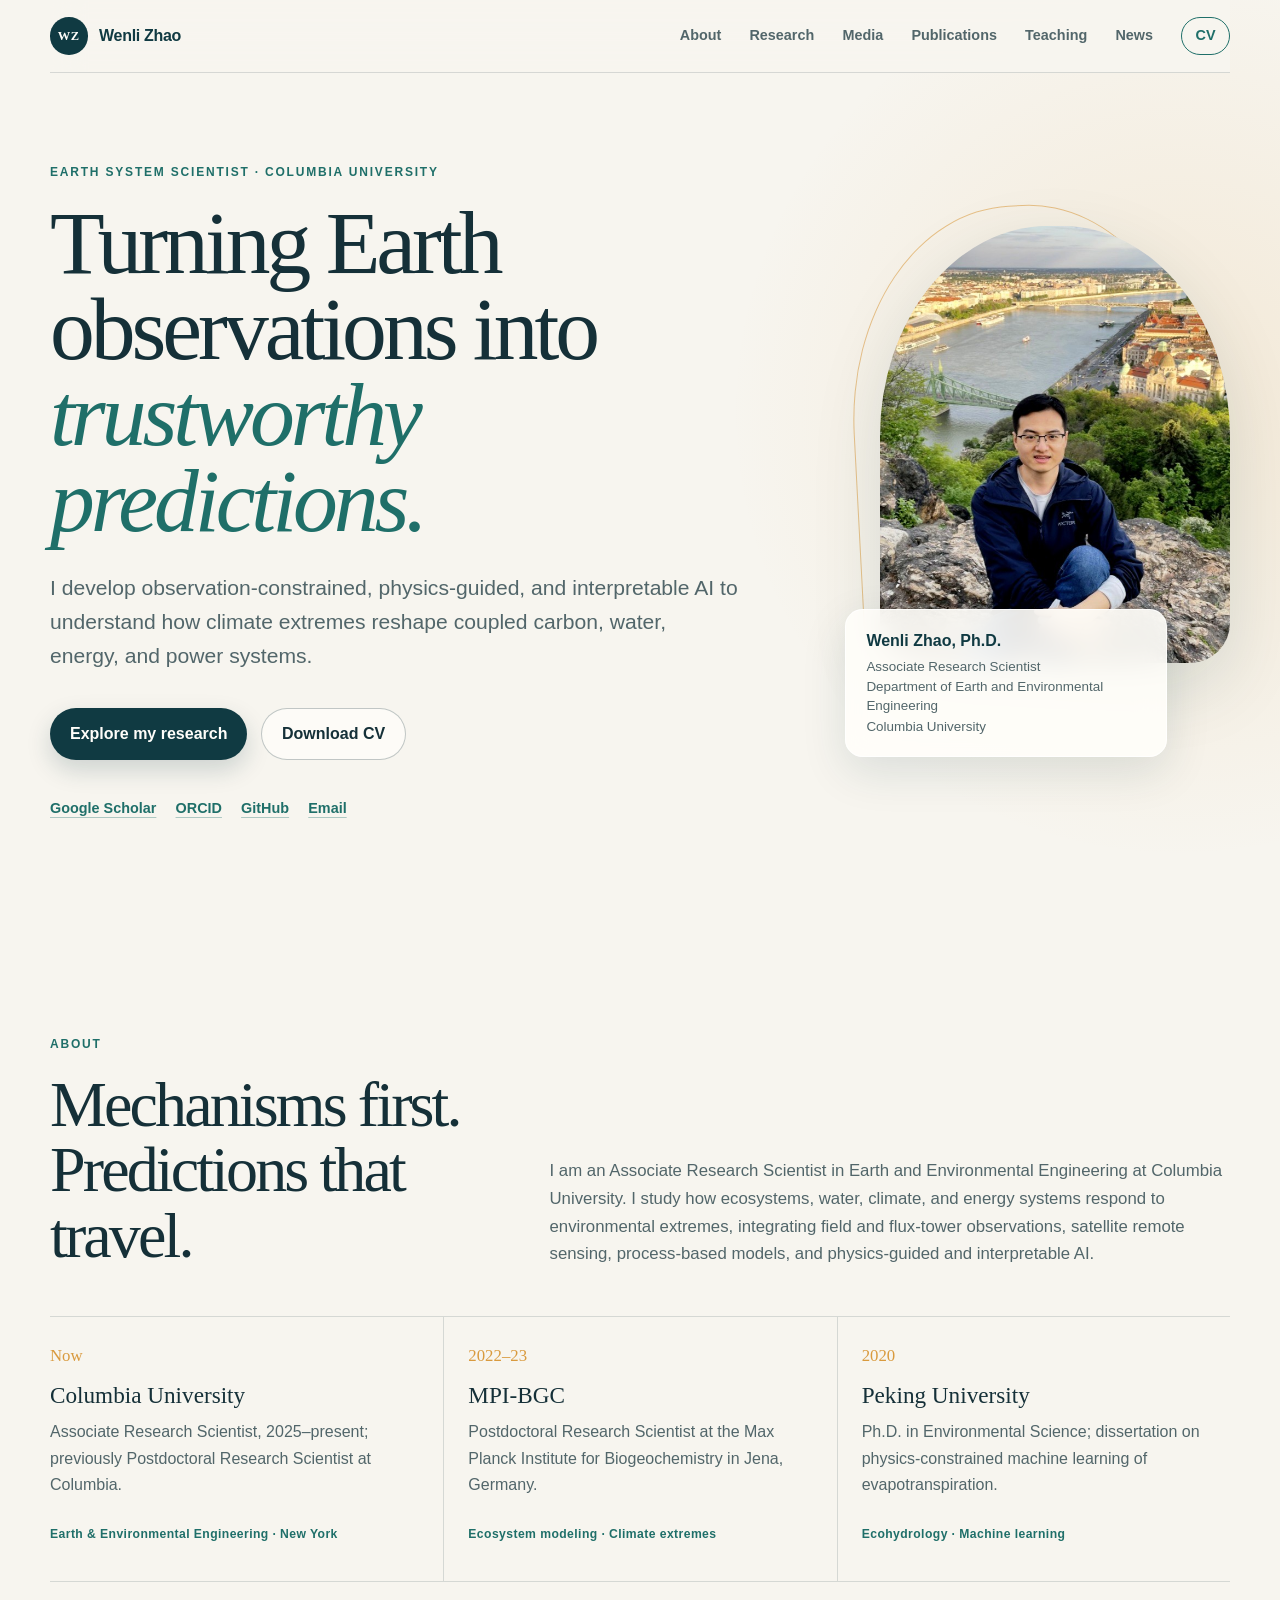
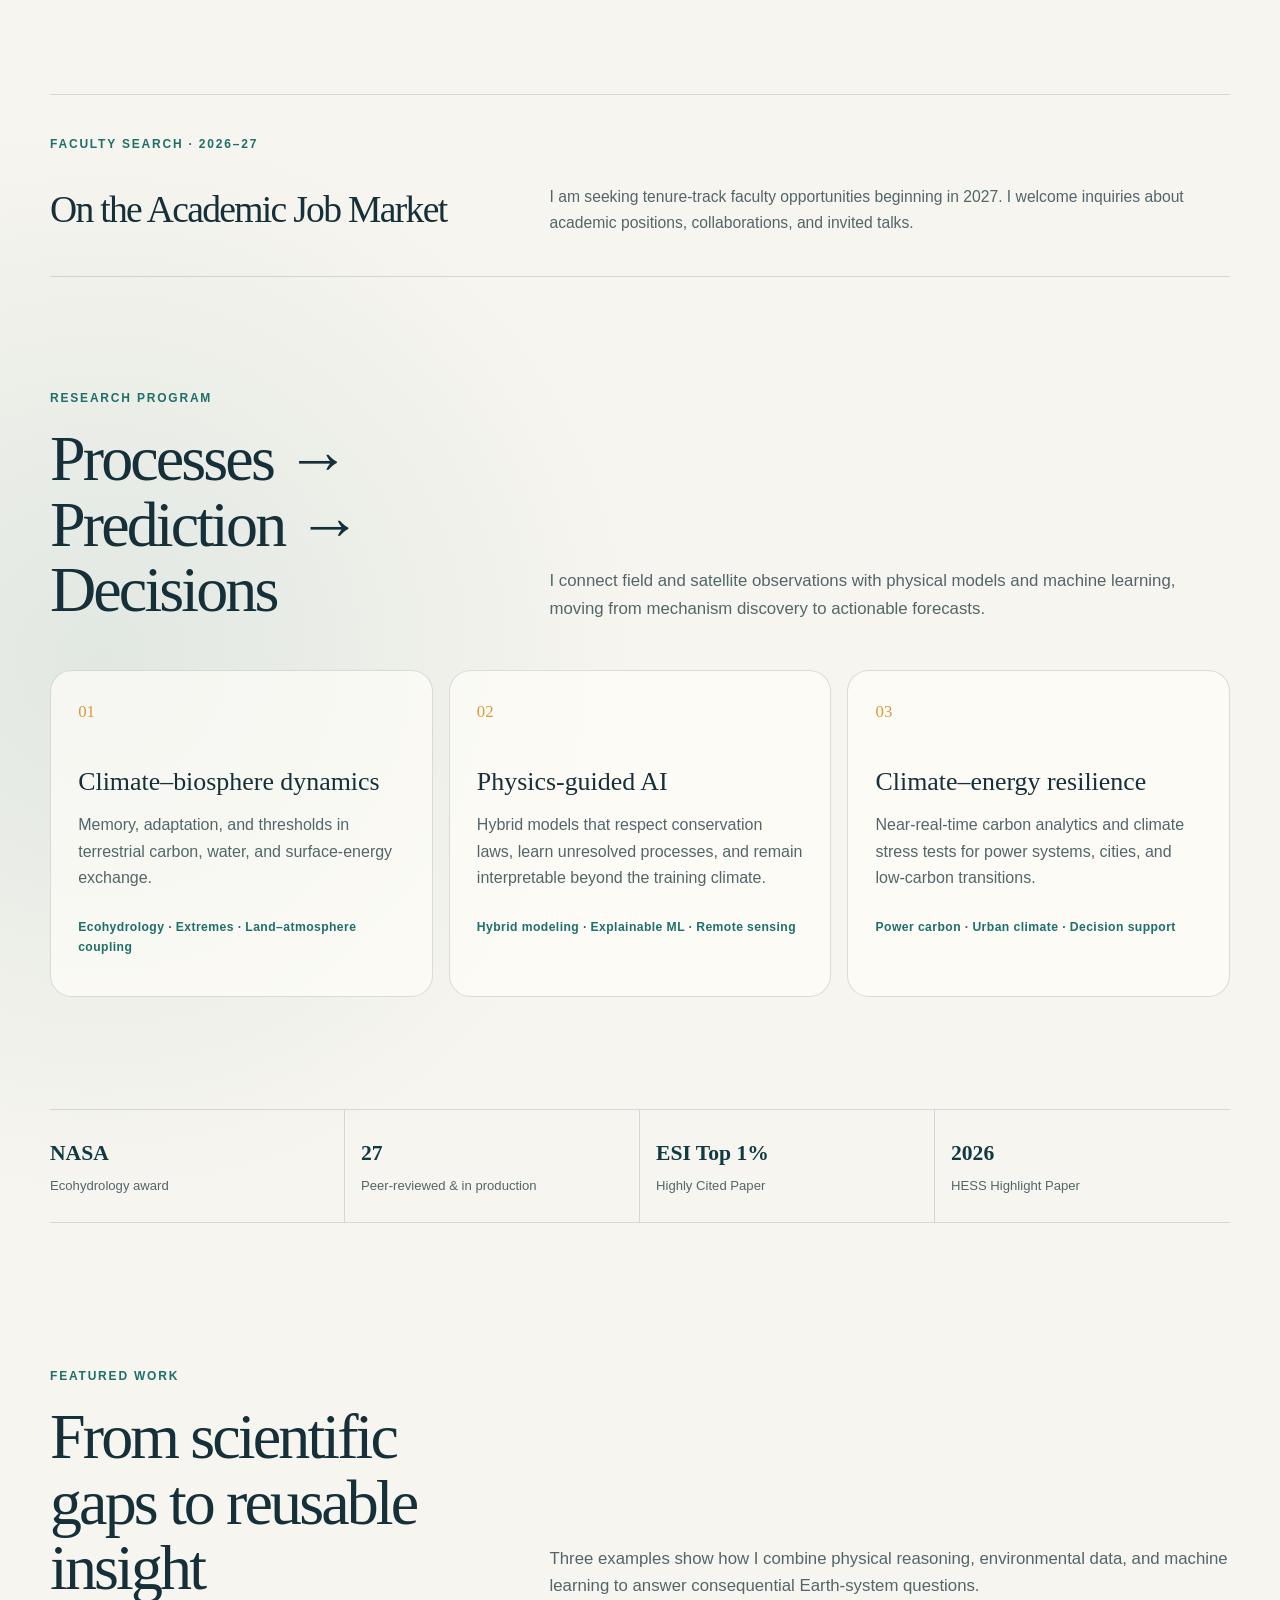
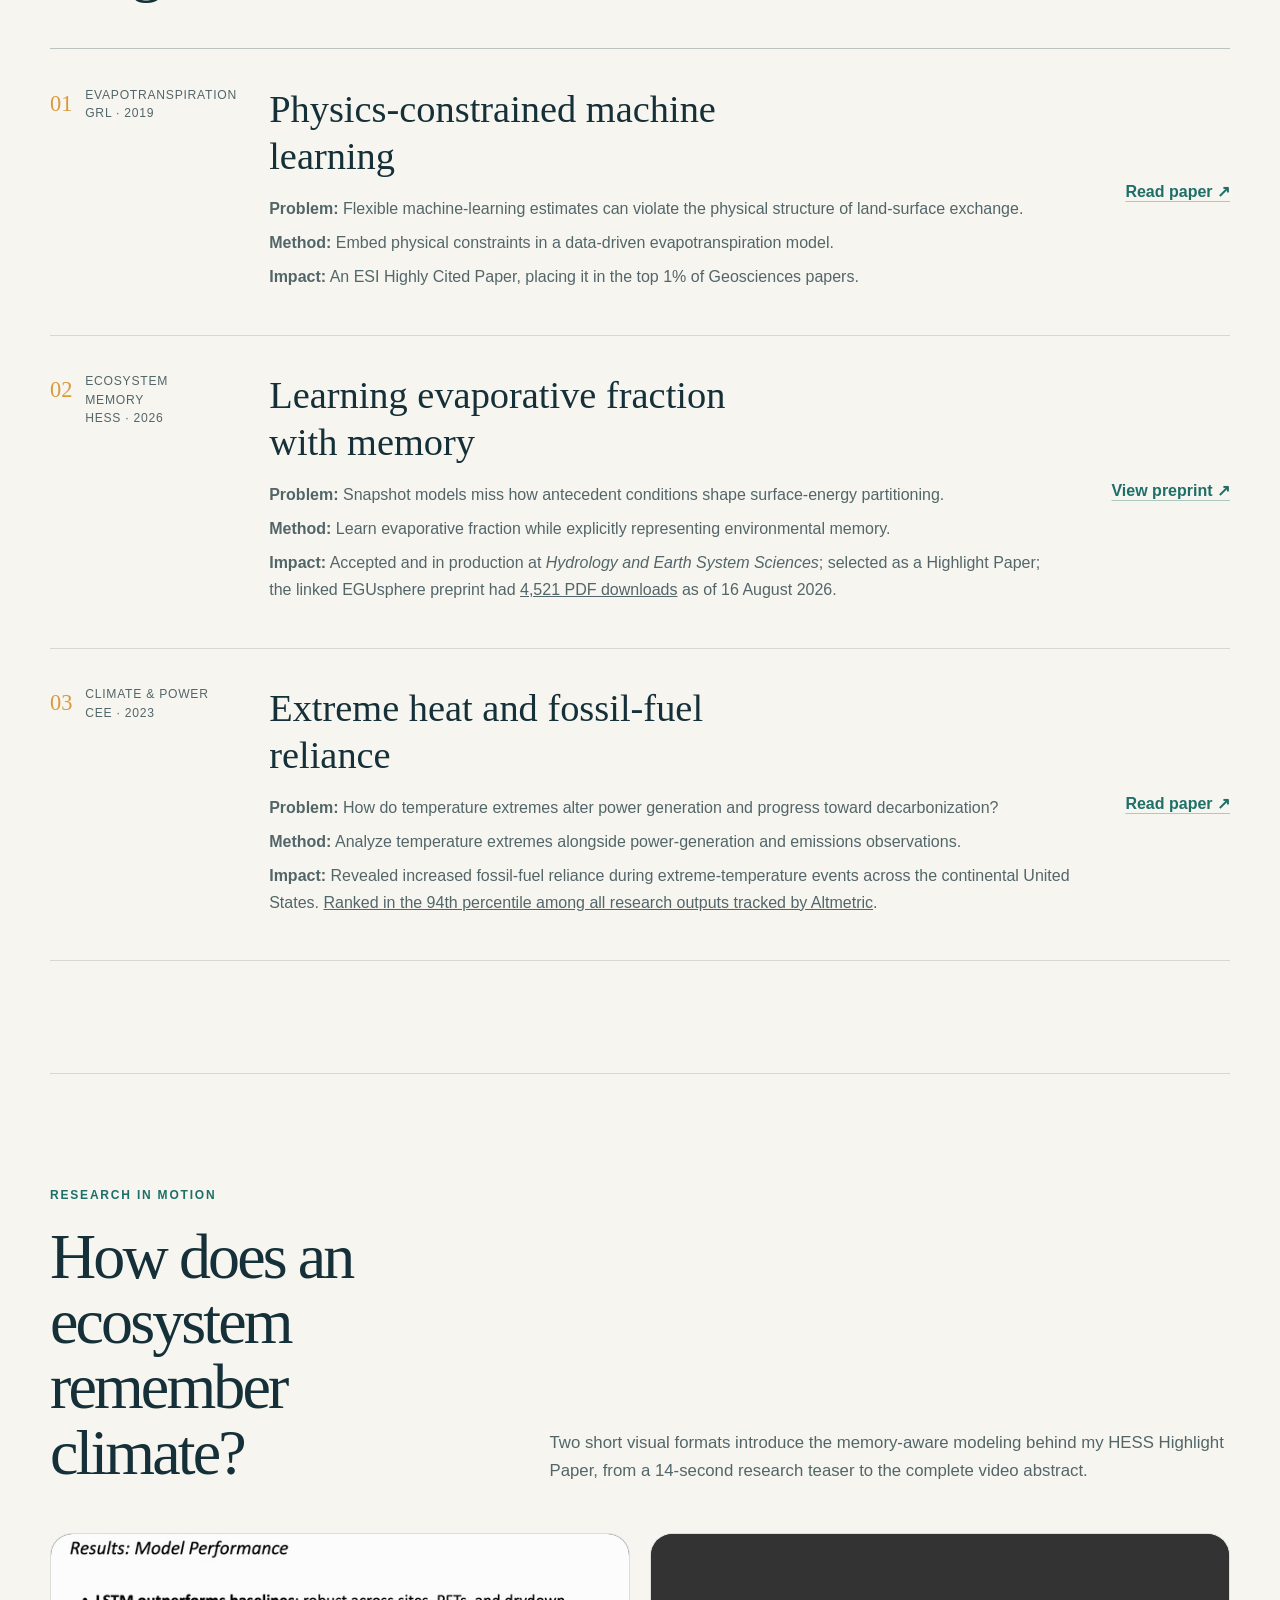
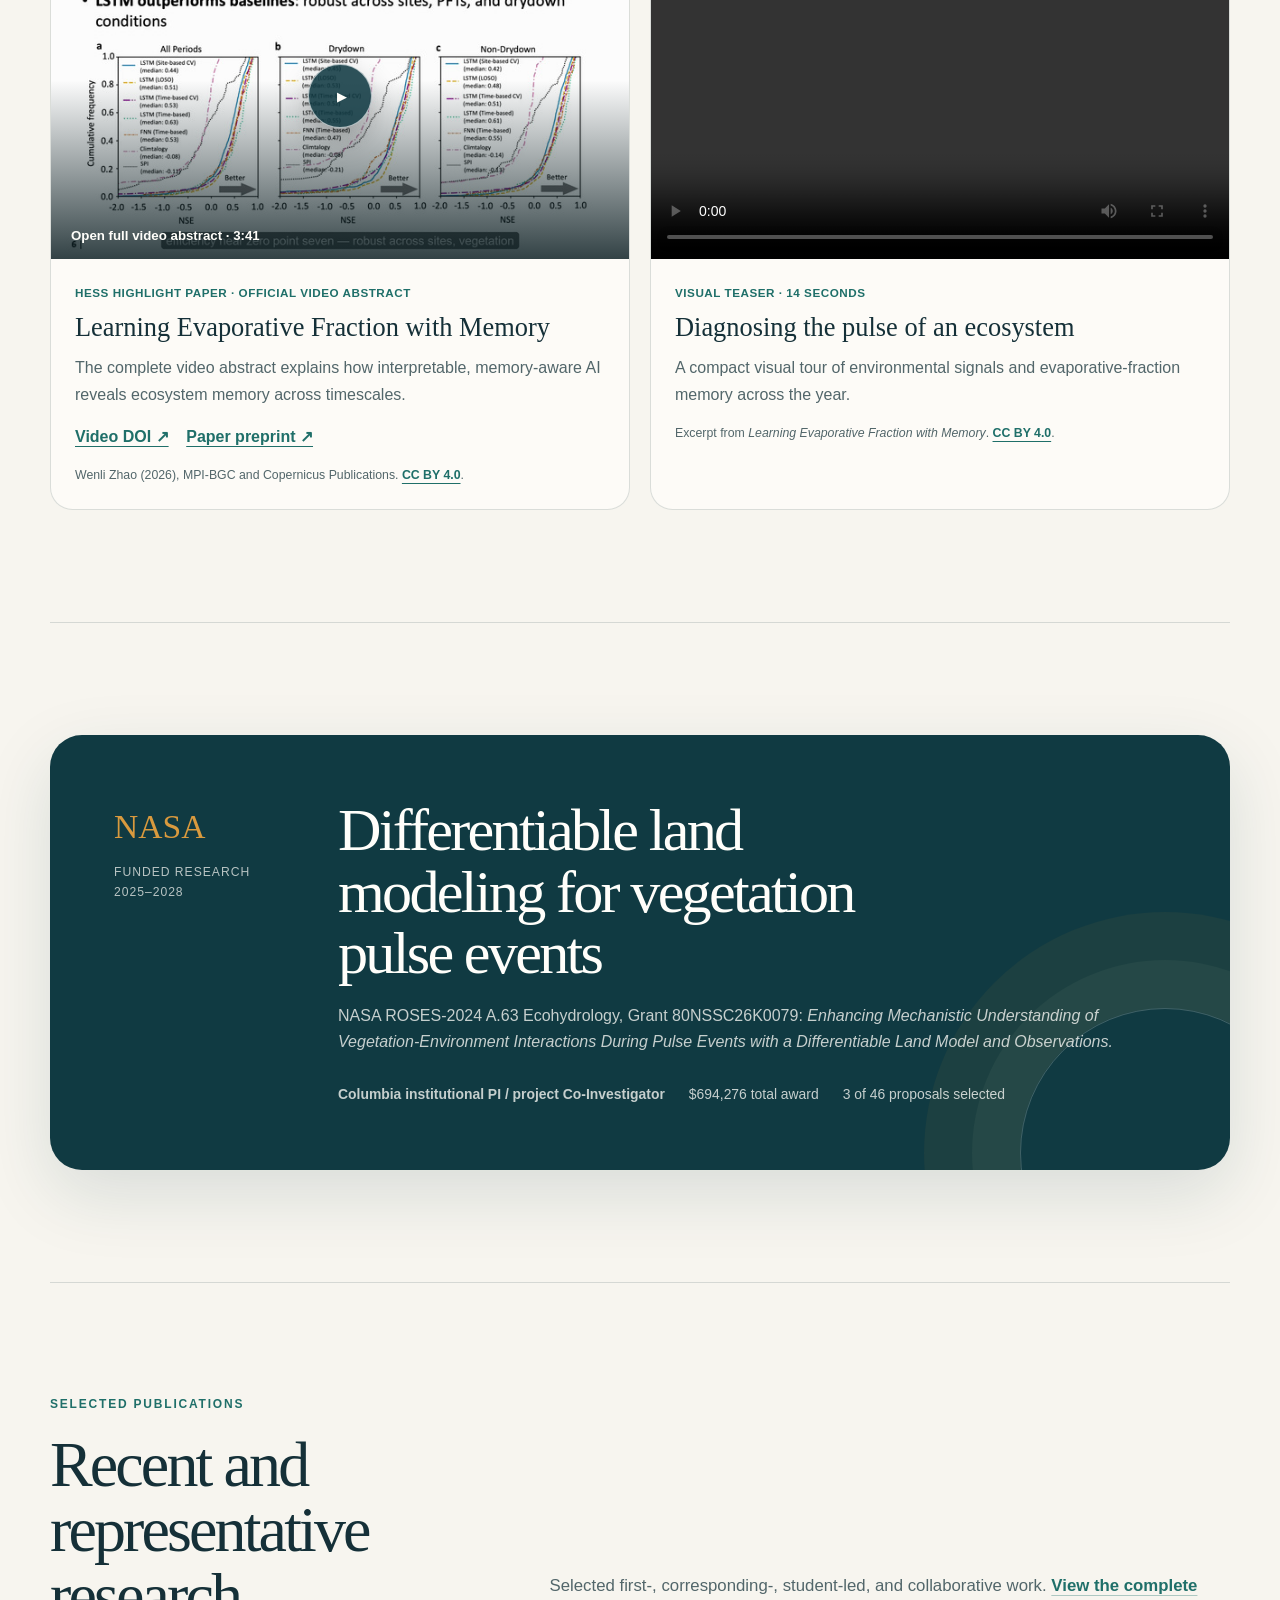
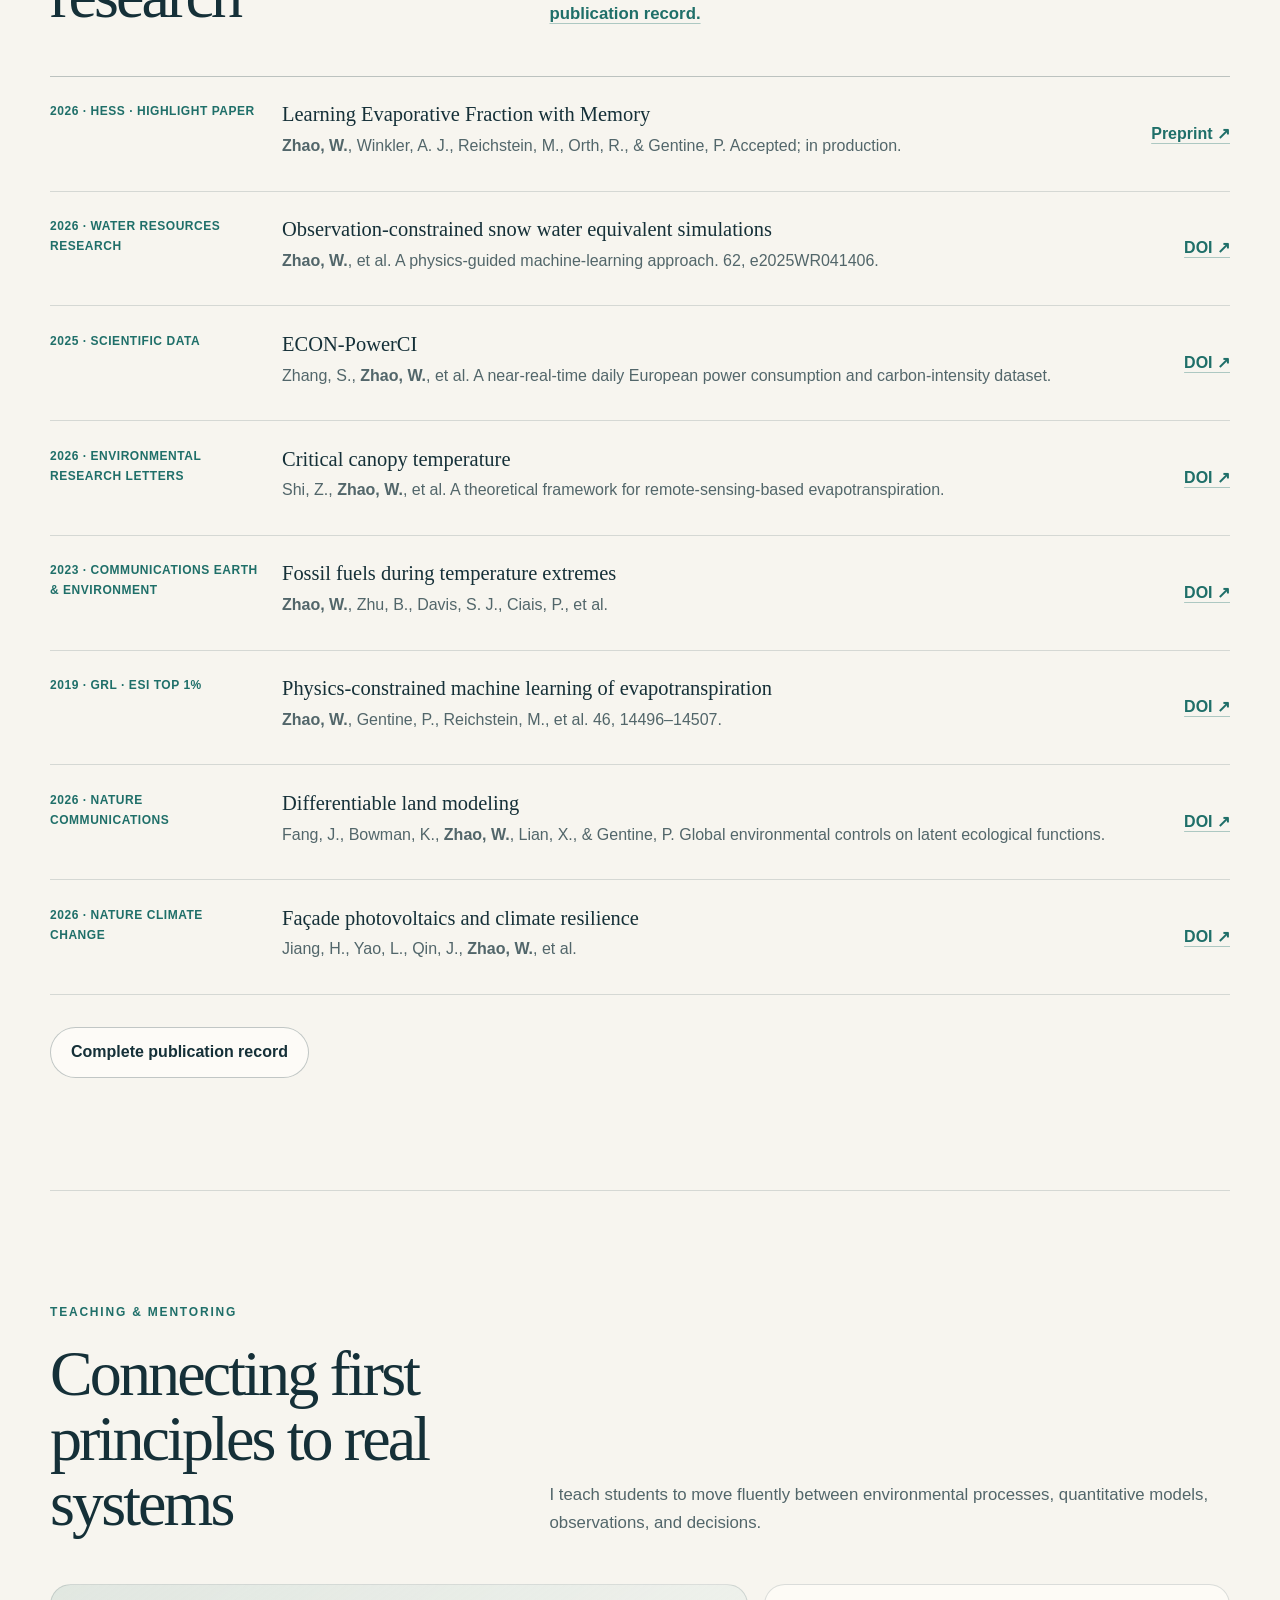
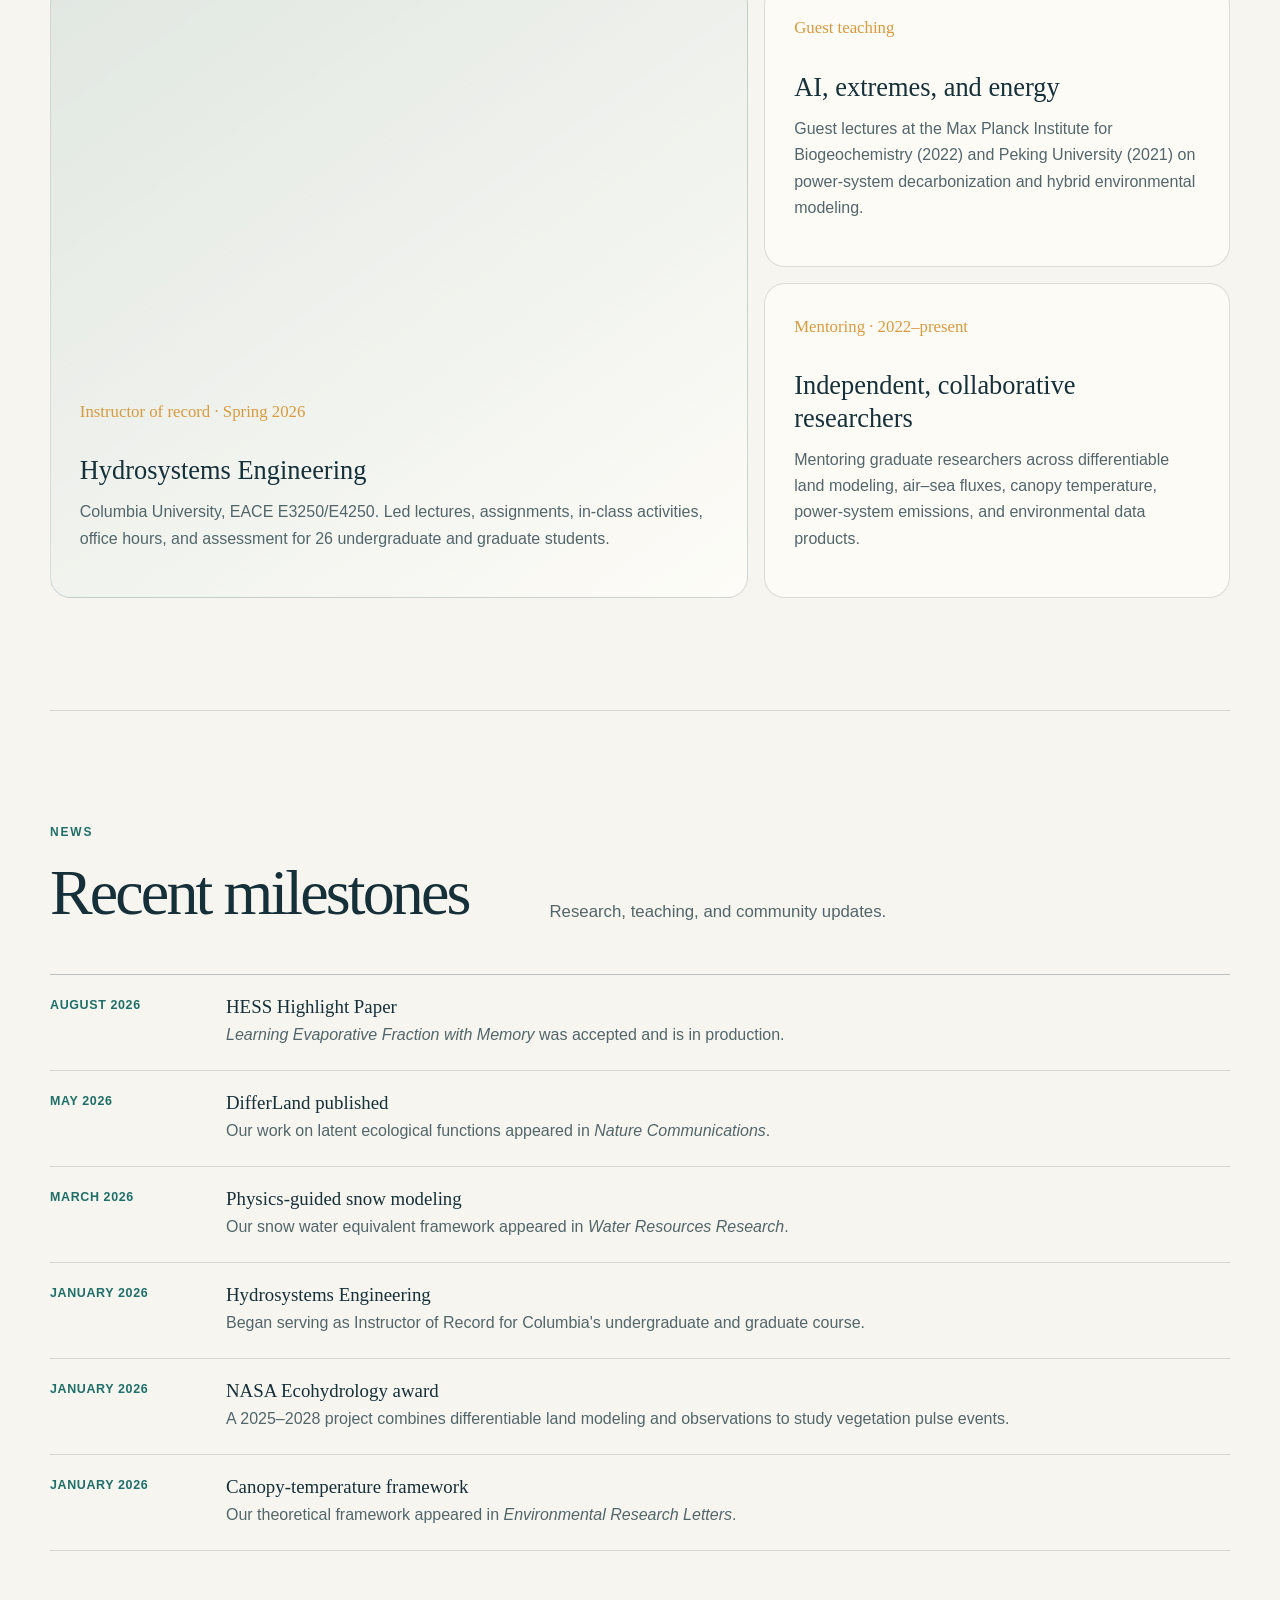
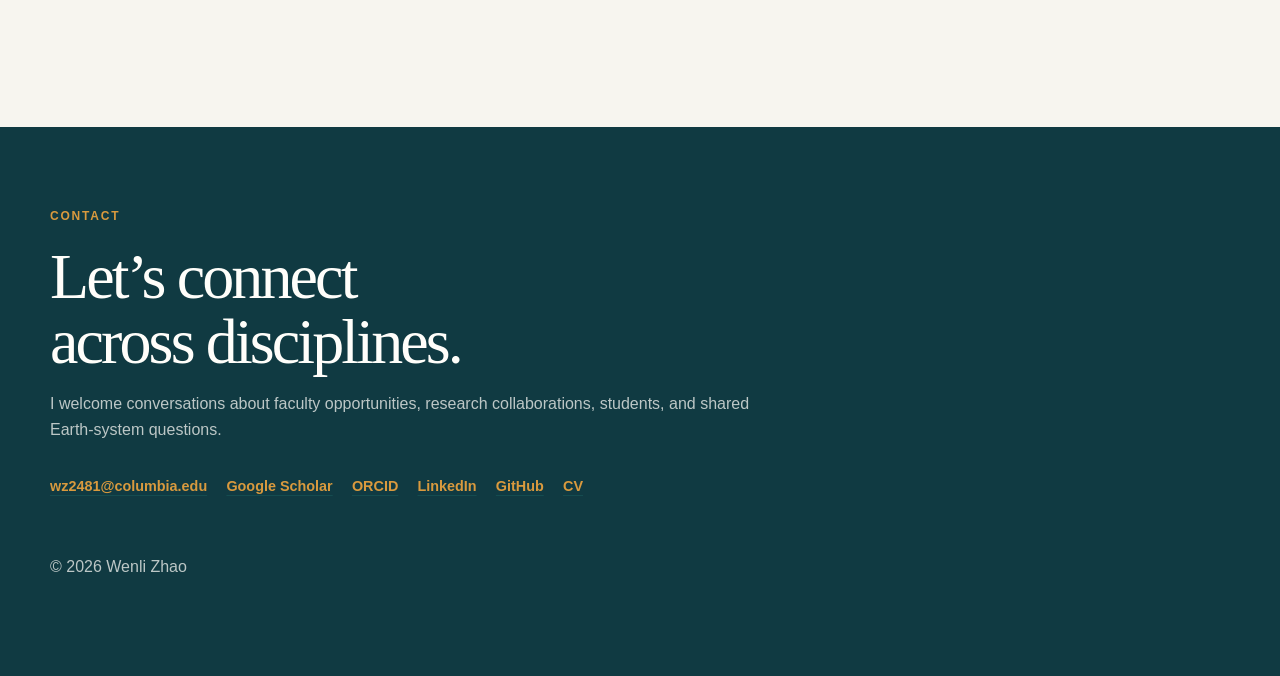
==== commit 22567204: "Remove public visitor map" ====
--- a/index.html
+++ b/index.html
@@ -403,22 +403,6 @@
       <a href="https://github.com/zhaowilliam" target="_blank" rel="noopener">GitHub</a>
       <a href="assets/documents/Wenli_Zhao_CV.pdf" data-analytics-event="cv_download" data-analytics-target="footer">CV</a>
     </div>
-    <div class="visitor-panel">
-      <div class="visitor-panel-copy">
-        <div class="globe-mark" aria-hidden="true"><span></span></div>
-        <div>
-          <p class="visitor-kicker">Global visitors</p>
-          <p>Privacy-protected visitor regions from the previous 30 completed days. Regions below the configured threshold are withheld.</p>
-        </div>
-      </div>
-      <div class="visitor-map-wrap">
-        <div class="visitor-map">
-          <img src="assets/images/world-map.svg" alt="Simplified world map" width="1000" height="500" loading="lazy">
-          <div class="visitor-map-markers" data-visitor-map-markers role="list" aria-label="Approximate recent visitor regions"></div>
-        </div>
-        <p class="visitor-map-status" data-visitor-map-status role="status" aria-live="polite">Markers appear only for regions that meet the configured public threshold.</p>
-      </div>
-    </div>
     <p>© 2026 Wenli Zhao</p>
     </div>
   </footer>
--- a/assets/site.css
+++ b/assets/site.css
@@ -648,71 +648,6 @@
 .site-footer .profile-links { margin: 2rem 0 3.4rem; }
 .site-footer a { color: inherit; }
 
-.visitor-panel {
-  display: grid;
-  grid-template-columns: minmax(14rem, 0.82fr) minmax(18rem, 1.18fr);
-  gap: 1.5rem 2.5rem;
-  align-items: center;
-  margin: 0 0 3rem;
-  padding: 1.25rem;
-  border: 1px solid rgba(255, 254, 250, 0.16);
-  border-radius: 1.3rem;
-  background: rgba(255, 254, 250, 0.045);
-}
-
-.visitor-panel-copy { display: flex; align-items: center; gap: 1rem; }
-.visitor-panel-copy p { margin: 0; font-size: 0.82rem; }
-.visitor-panel-copy .visitor-kicker { margin-bottom: 0.25rem; color: var(--white); font-weight: 800; letter-spacing: 0.04em; text-transform: uppercase; }
-
-.globe-mark {
-  position: relative;
-  flex: 0 0 auto;
-  width: 4.4rem;
-  height: 4.4rem;
-  overflow: hidden;
-  border: 1px solid rgba(217, 154, 62, 0.72);
-  border-radius: 50%;
-  background:
-    radial-gradient(circle at 35% 30%, rgba(255, 254, 250, 0.18), transparent 28%),
-    linear-gradient(135deg, var(--teal), var(--teal-dark));
-  box-shadow: inset -0.65rem -0.5rem 1.2rem rgba(0, 0, 0, 0.26);
-}
-
-.globe-mark::before,
-.globe-mark::after,
-.globe-mark span {
-  content: "";
-  position: absolute;
-  inset: 0.52rem 1.35rem;
-  border: 1px solid rgba(255, 254, 250, 0.38);
-  border-radius: 50%;
-}
-
-.globe-mark::after { inset: 1.35rem 0.52rem; }
-.globe-mark span { inset: 50% 0.42rem auto; height: 0; border: 0; border-top: 1px solid rgba(255, 254, 250, 0.38); border-radius: 0; }
-
-.visitor-map {
-  position: relative;
-  aspect-ratio: 2 / 1;
-  overflow: hidden;
-  border: 1px solid rgba(255, 254, 250, 0.2);
-  border-radius: 0.85rem;
-  background: var(--white);
-}
-
-.visitor-map img { display: block; width: 100%; height: 100%; object-fit: cover; }
-.visitor-map-markers { position: absolute; inset: 0; }
-.visitor-map-marker {
-  position: absolute;
-  width: 1.1rem;
-  height: 1.1rem;
-  transform: translate(-50%, -50%);
-  border: 2px solid var(--white);
-  border-radius: 50%;
-  background: var(--amber);
-  box-shadow: 0 0 0 0.24rem rgba(16, 58, 66, 0.55), 0 2px 8px rgba(16, 58, 66, 0.42);
-}
-.visitor-map-status { margin: 0.55rem 0 0; font-size: 0.72rem; }
 .analytics-dashboard .dashboard-intro { max-width: 48rem; color: var(--ink-soft); font-size: 1.08rem; }
 .counter-grid { display: grid; grid-template-columns: repeat(2, minmax(0, 1fr)); gap: 1rem; margin-top: 3rem; }
 .counter-card { min-height: 9rem; padding: 1.4rem; border: 1px solid var(--line); border-radius: 1.1rem; background: var(--white); }
@@ -816,7 +751,6 @@
   .preview-note div:nth-child(odd) { padding-left: 0; }
   .footer-inner,
   .site-footer > .section { width: min(calc(100% - 2rem), var(--max)); }
-  .visitor-panel { grid-template-columns: 1fr; }
 }
 
 @media (max-width: 700px) {
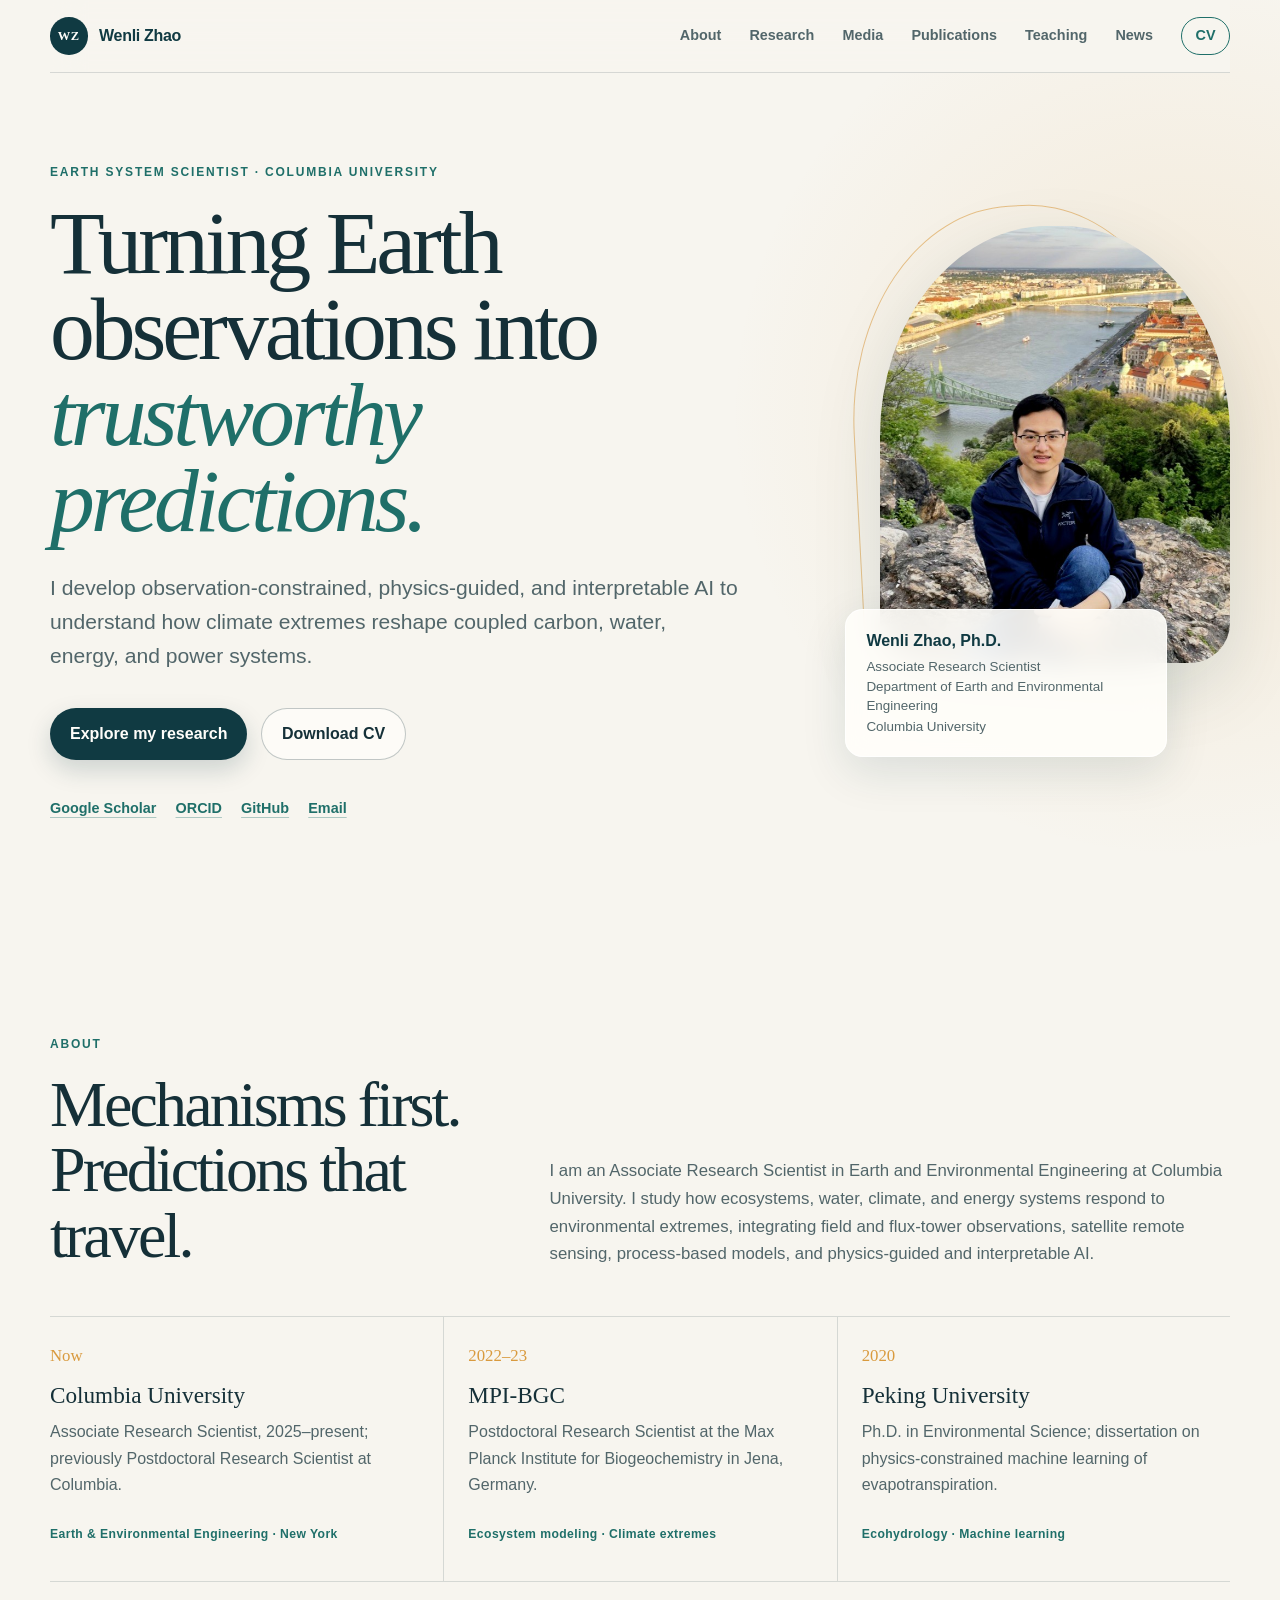
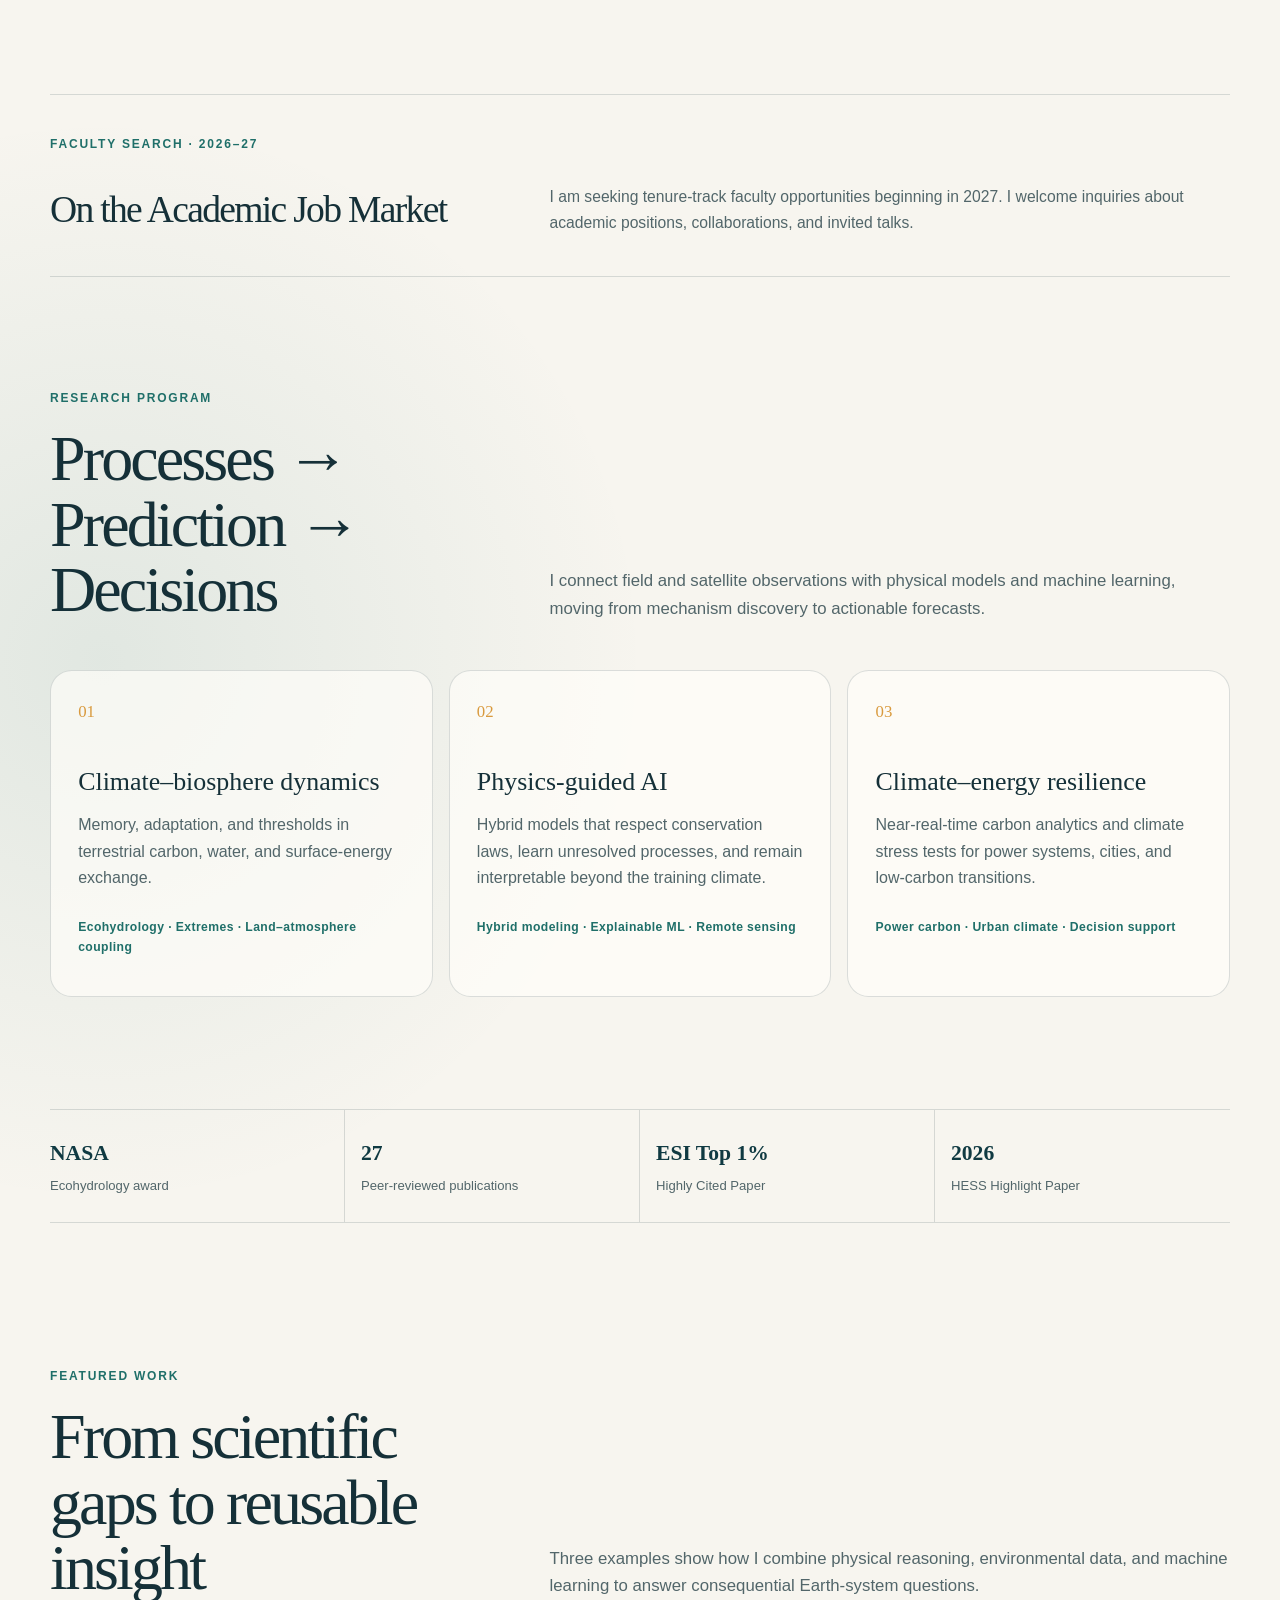
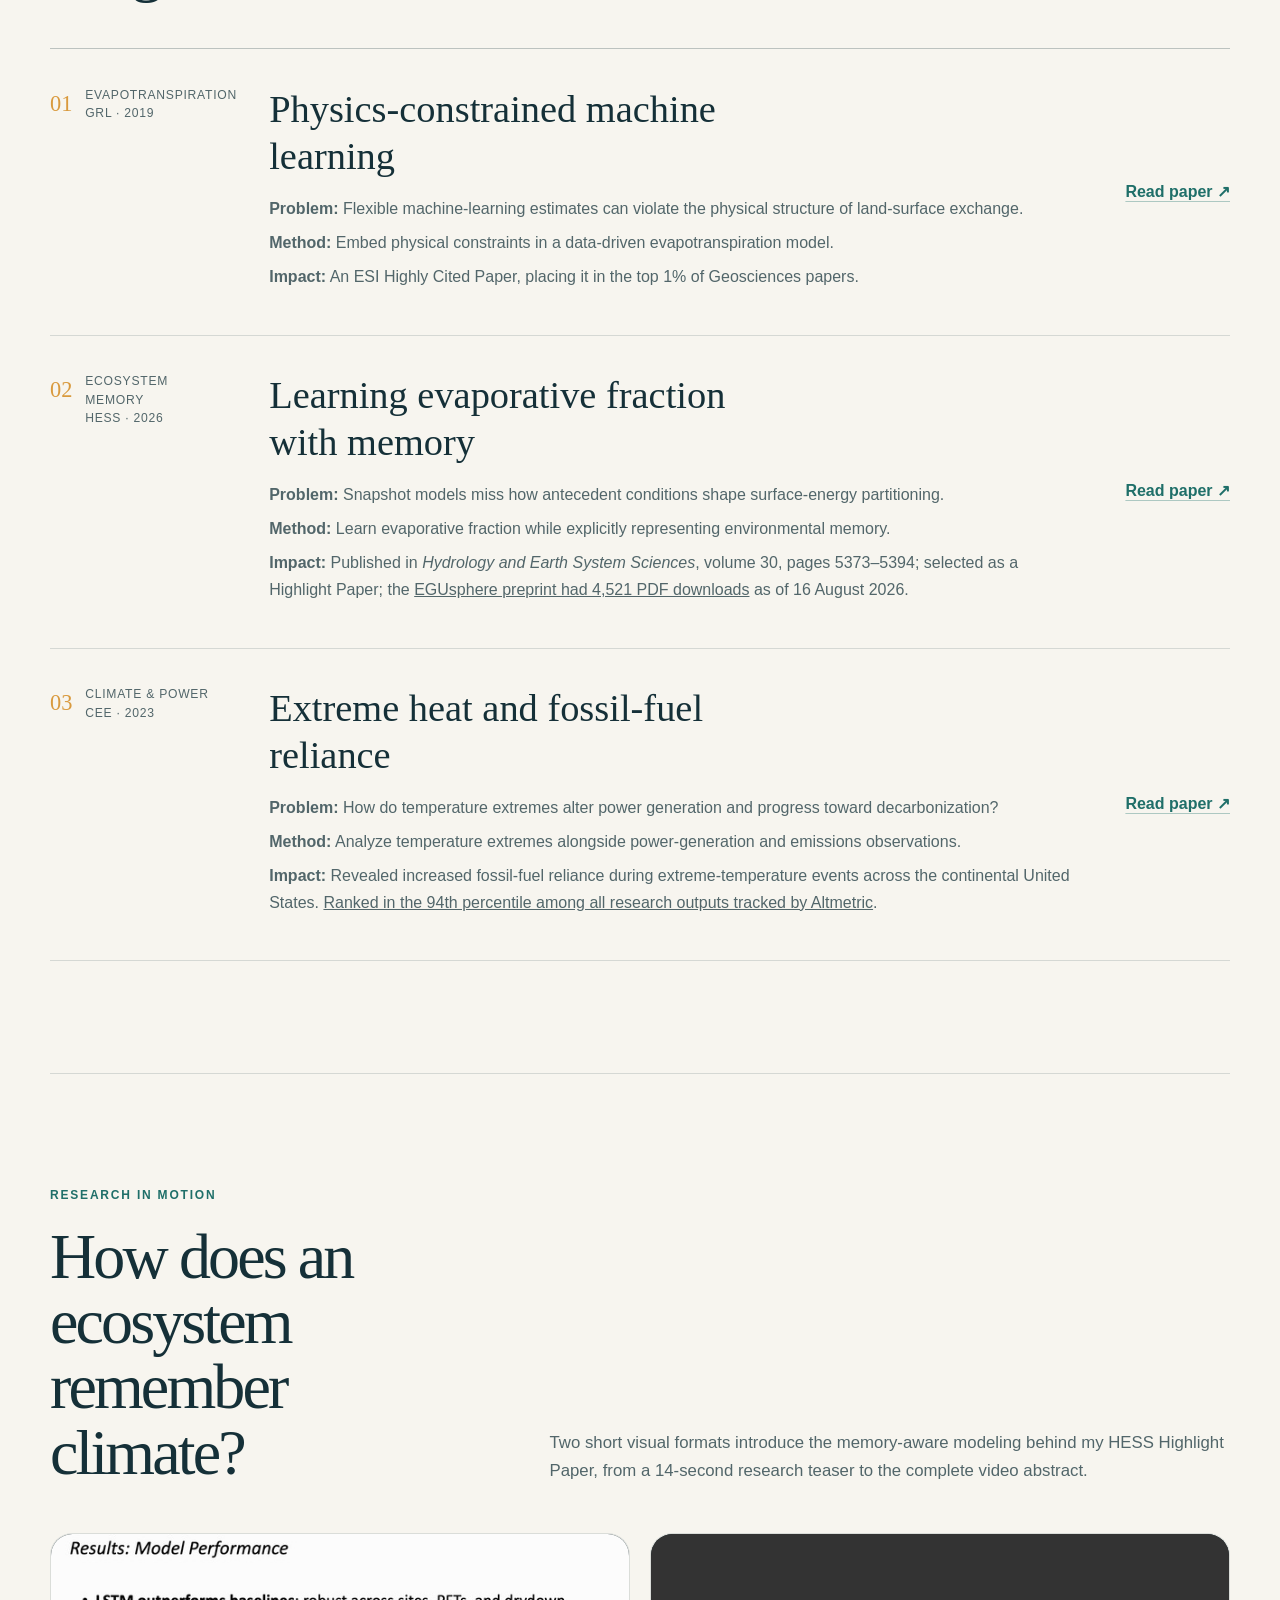
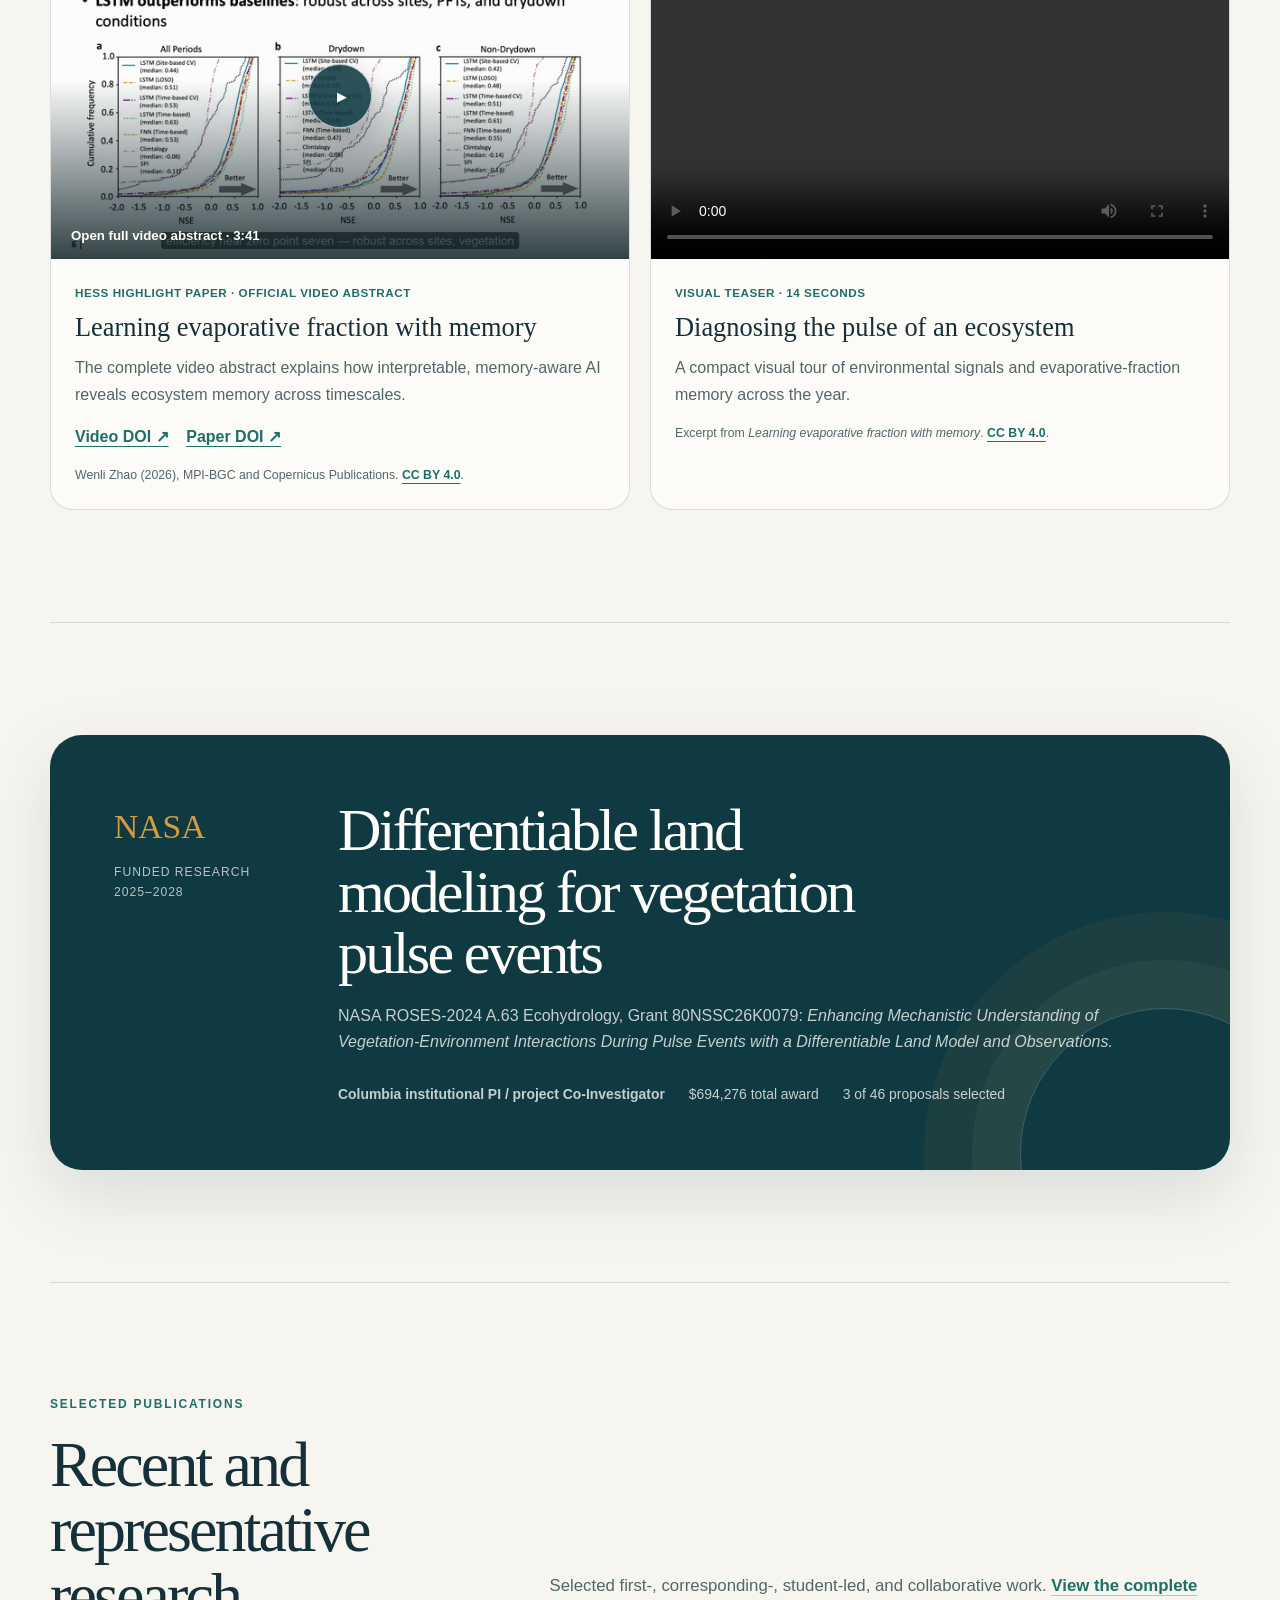
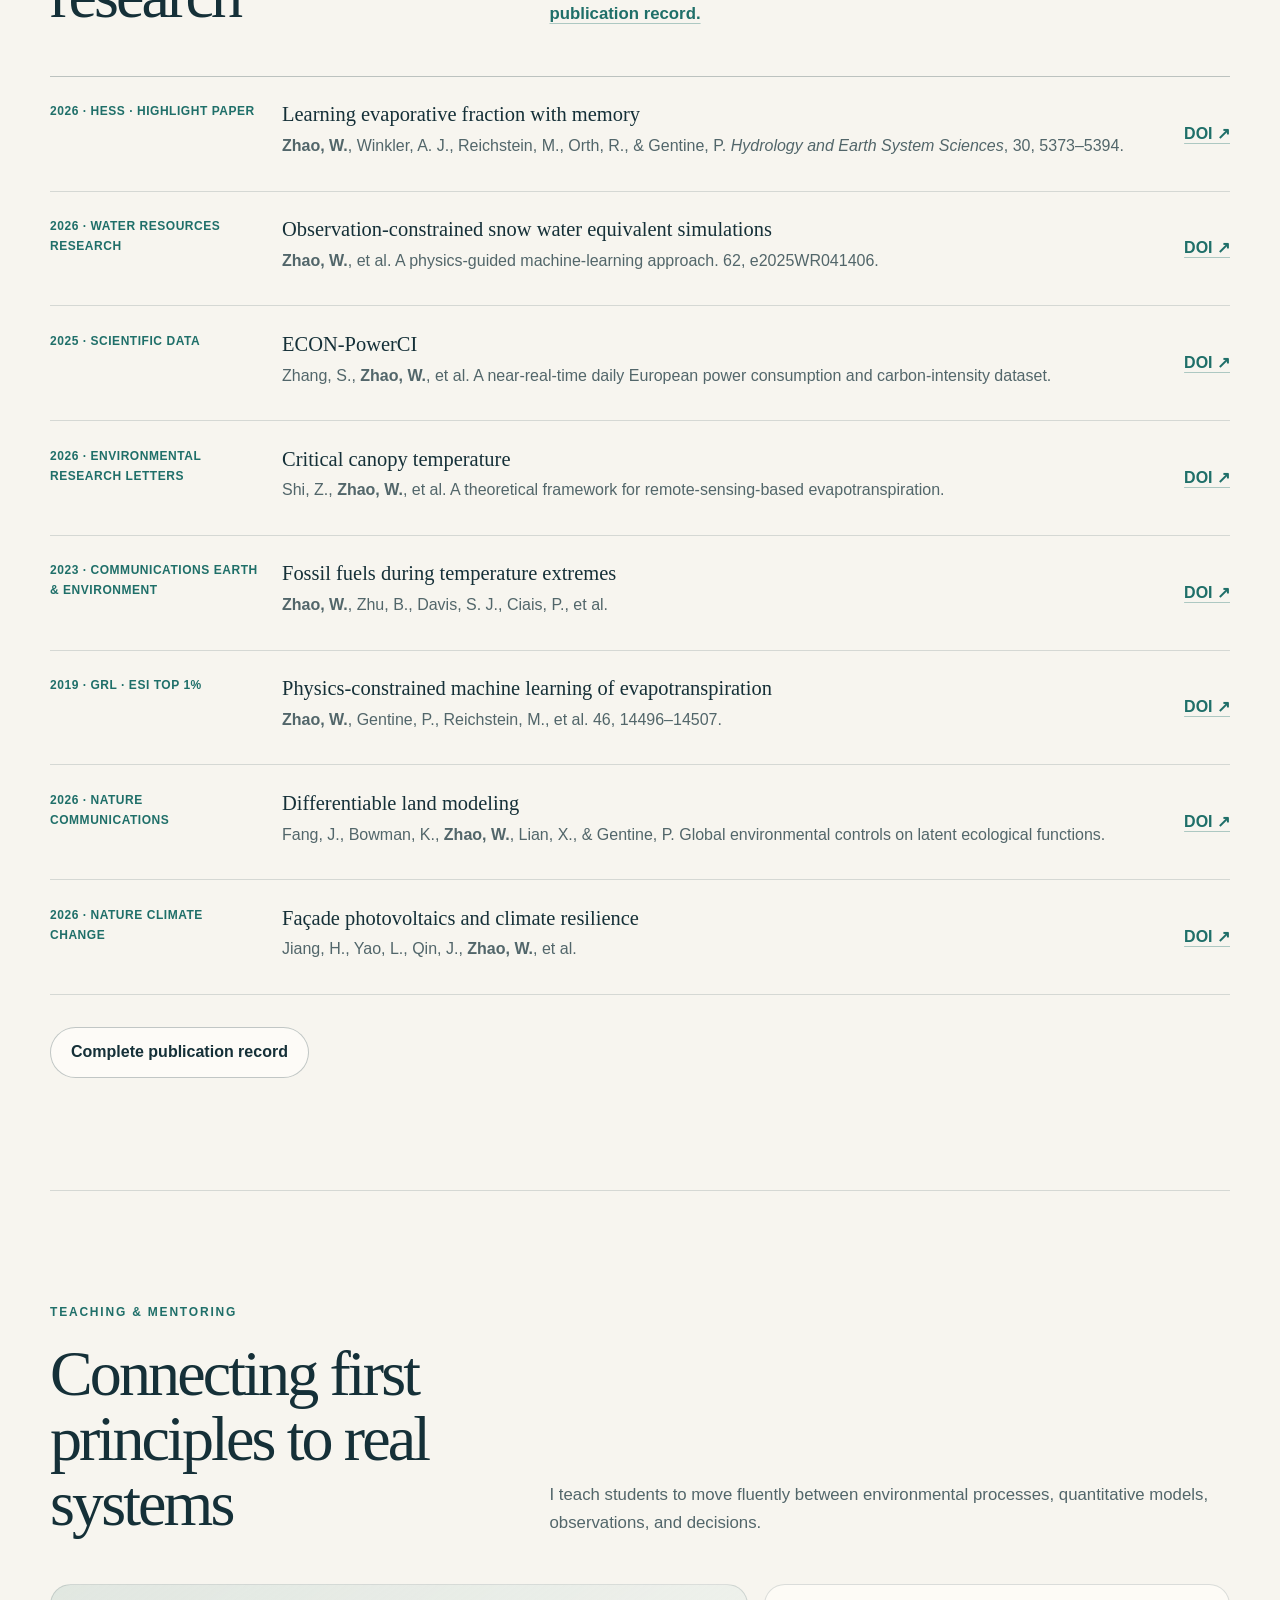
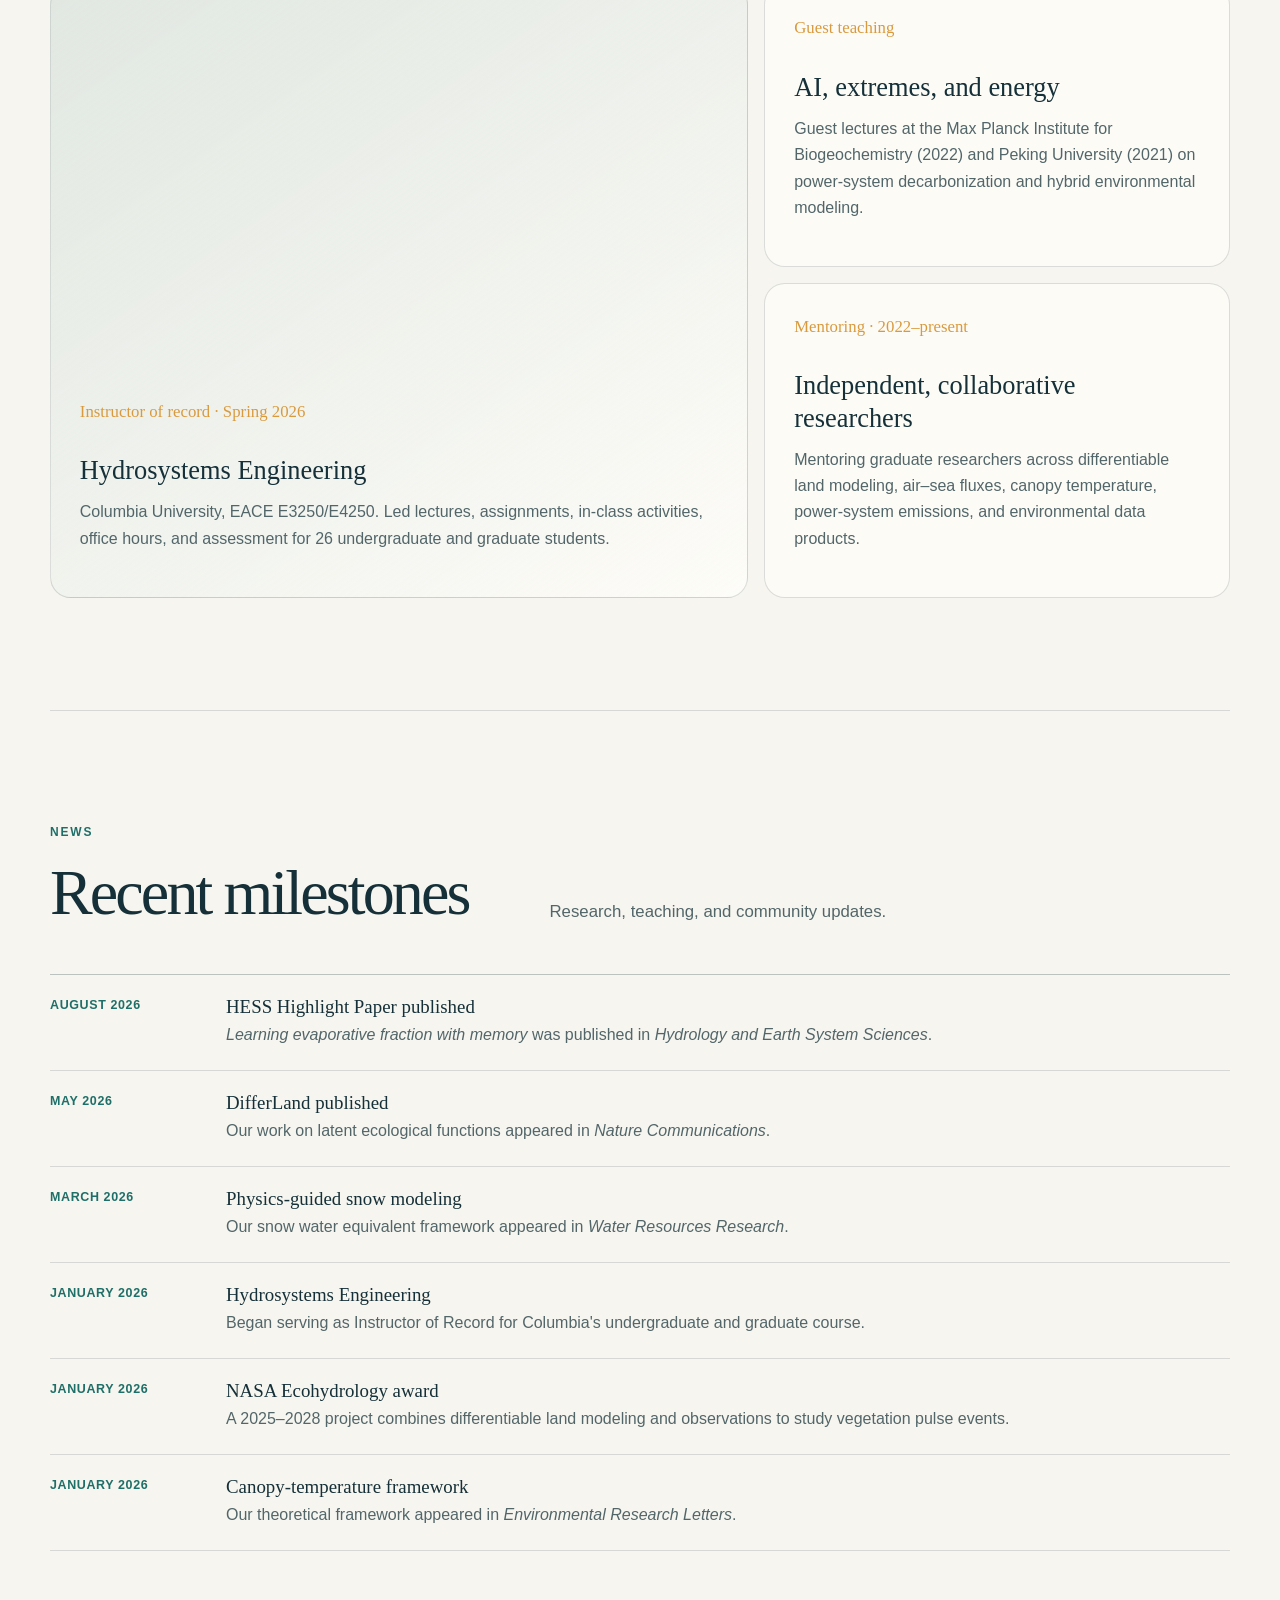
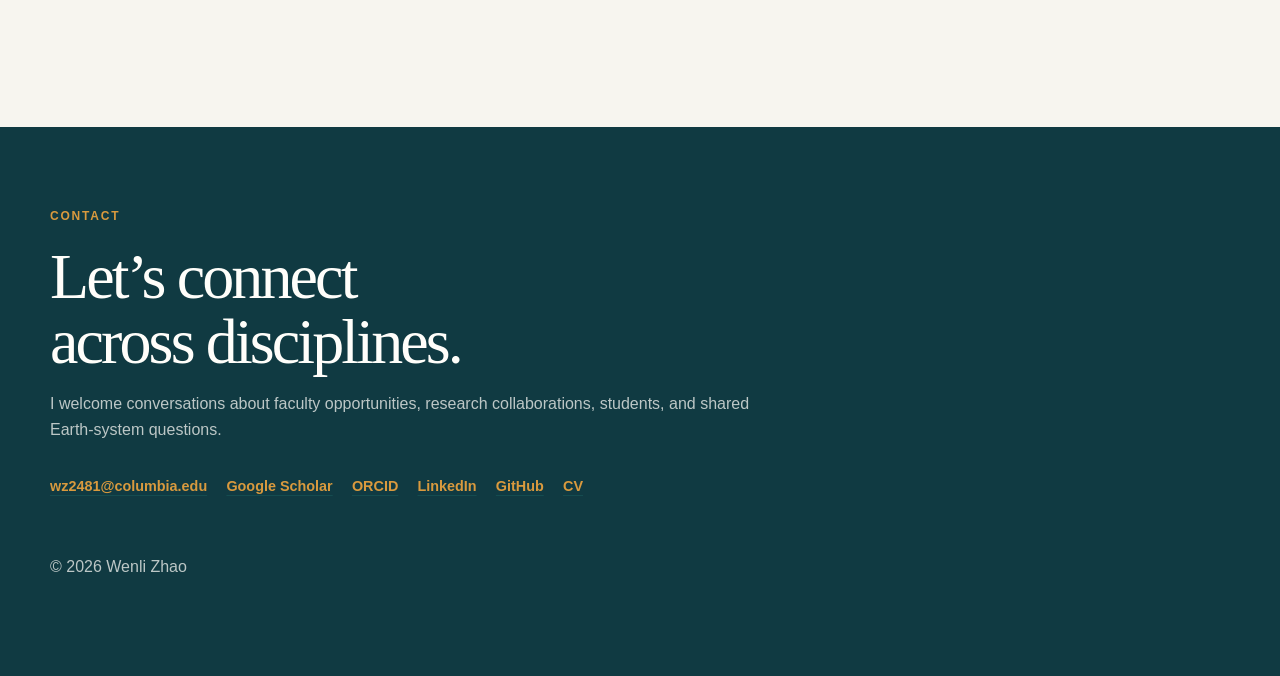
==== commit 05e029f1: "Publish final HESS article record" ====
--- a/index.html
+++ b/index.html
@@ -197,7 +197,7 @@
 
     <section class="preview-note" aria-label="Selected credentials">
       <div><strong>NASA</strong><span>Ecohydrology award</span></div>
-      <div><strong>27</strong><span>Peer-reviewed &amp; in production</span></div>
+      <div><strong>27</strong><span>Peer-reviewed publications</span></div>
       <div><strong>ESI Top 1%</strong><span>Highly Cited Paper</span></div>
       <div><strong>2026</strong><span>HESS Highlight Paper</span></div>
     </section>
@@ -225,9 +225,9 @@
             <h3>Learning evaporative fraction with memory</h3>
             <p><strong>Problem:</strong> Snapshot models miss how antecedent conditions shape surface-energy partitioning.</p>
             <p><strong>Method:</strong> Learn evaporative fraction while explicitly representing environmental memory.</p>
-            <p><strong>Impact:</strong> Accepted and in production at <em>Hydrology and Earth System Sciences</em>; selected as a Highlight Paper; the linked EGUsphere preprint had <a href="https://egusphere.copernicus.org/preprints/2025/egusphere-2025-4082/#metrics" target="_blank" rel="noopener">4,521 PDF downloads</a> as of 16 August 2026.</p>
-          </div>
-          <a class="feature-link" href="https://doi.org/10.5194/egusphere-2025-4082" target="_blank" rel="noopener" aria-label="Read public preprint of Learning Evaporative Fraction with Memory">View preprint ↗</a>
+            <p><strong>Impact:</strong> Published in <em>Hydrology and Earth System Sciences</em>, volume 30, pages 5373–5394; selected as a Highlight Paper; the <a href="https://egusphere.copernicus.org/preprints/2025/egusphere-2025-4082/#metrics" target="_blank" rel="noopener">EGUsphere preprint had 4,521 PDF downloads</a> as of 16 August 2026.</p>
+          </div>
+          <a class="feature-link" href="https://doi.org/10.5194/hess-30-5373-2026" target="_blank" rel="noopener" aria-label="Read Learning evaporative fraction with memory">Read paper ↗</a>
         </article>
         <article class="feature-story">
           <div class="feature-meta"><span>03</span><p>Climate &amp; power<br>CEE · 2023</p></div>
@@ -251,7 +251,7 @@
       <div class="media-grid">
         <article class="media-card">
           <div class="media-frame" id="hess-video-frame">
-            <button class="video-launch" id="hess-video-launch" type="button" aria-label="Open the full video abstract for Learning Evaporative Fraction with Memory">
+            <button class="video-launch" id="hess-video-launch" type="button" aria-label="Open the full video abstract for Learning evaporative fraction with memory">
               <img src="assets/images/hess-video-thumbnail.jpg" alt="Model-performance slide from the video abstract" width="640" height="360">
               <span class="play-mark" aria-hidden="true">▶</span>
               <span class="play-label">Open full video abstract · 3:41</span>
@@ -259,11 +259,11 @@
           </div>
           <div class="media-copy">
             <p class="publication-meta">HESS Highlight Paper · Official video abstract</p>
-            <h3>Learning Evaporative Fraction with Memory</h3>
+            <h3>Learning evaporative fraction with memory</h3>
             <p>The complete video abstract explains how interpretable, memory-aware AI reveals ecosystem memory across timescales.</p>
             <p class="media-links">
               <a href="https://doi.org/10.5446/73776" target="_blank" rel="noopener" data-counter="zhaowilliam.hess-video.doi.live.2026" data-analytics-event="video_doi_click" data-analytics-target="home-video-card">Video DOI ↗</a>
-              <a href="https://doi.org/10.5194/egusphere-2025-4082" target="_blank" rel="noopener">Paper preprint ↗</a>
+              <a href="https://doi.org/10.5194/hess-30-5373-2026" target="_blank" rel="noopener">Paper DOI ↗</a>
             </p>
             <p class="media-credit">Wenli Zhao (2026), MPI-BGC and Copernicus Publications. <a href="https://creativecommons.org/licenses/by/4.0/" target="_blank" rel="noopener">CC BY 4.0</a>.</p>
           </div>
@@ -271,7 +271,7 @@
 
         <article class="media-card">
           <div class="media-frame">
-            <video id="ef-memory-teaser" controls controlsList="nodownload noremoteplayback" disablePictureInPicture playsinline preload="metadata" aria-label="Fourteen-second visual teaser for Learning Evaporative Fraction with Memory">
+            <video id="ef-memory-teaser" controls controlsList="nodownload noremoteplayback" disablePictureInPicture playsinline preload="metadata" aria-label="Fourteen-second visual teaser for Learning evaporative fraction with memory">
               <source src="assets/videos/ef-memory-teaser.mp4" type="video/mp4">
               Your browser does not support embedded video.
             </video>
@@ -280,7 +280,7 @@
             <p class="publication-meta">Visual teaser · 14 seconds</p>
             <h3>Diagnosing the pulse of an ecosystem</h3>
             <p>A compact visual tour of environmental signals and evaporative-fraction memory across the year.</p>
-            <p class="media-credit">Excerpt from <em>Learning Evaporative Fraction with Memory</em>. <a href="https://creativecommons.org/licenses/by/4.0/" target="_blank" rel="noopener">CC BY 4.0</a>.</p>
+            <p class="media-credit">Excerpt from <em>Learning evaporative fraction with memory</em>. <a href="https://creativecommons.org/licenses/by/4.0/" target="_blank" rel="noopener">CC BY 4.0</a>.</p>
           </div>
         </article>
       </div>
@@ -306,8 +306,8 @@
       <div class="publication-list">
         <article class="publication-item">
           <p class="publication-meta">2026 · HESS · Highlight Paper</p>
-          <div><h3>Learning Evaporative Fraction with Memory</h3><p><strong>Zhao, W.</strong>, Winkler, A. J., Reichstein, M., Orth, R., &amp; Gentine, P. Accepted; in production.</p></div>
-          <a href="https://doi.org/10.5194/egusphere-2025-4082" target="_blank" rel="noopener">Preprint ↗</a>
+          <div><h3>Learning evaporative fraction with memory</h3><p><strong>Zhao, W.</strong>, Winkler, A. J., Reichstein, M., Orth, R., &amp; Gentine, P. <em>Hydrology and Earth System Sciences</em>, 30, 5373–5394.</p></div>
+          <a href="https://doi.org/10.5194/hess-30-5373-2026" target="_blank" rel="noopener">DOI ↗</a>
         </article>
         <article class="publication-item">
           <p class="publication-meta">2026 · Water Resources Research</p>
@@ -380,7 +380,7 @@
         <p>Research, teaching, and community updates.</p>
       </div>
       <div class="news-list">
-        <article><time datetime="2026-08">August 2026</time><div><h3>HESS Highlight Paper</h3><p><em>Learning Evaporative Fraction with Memory</em> was accepted and is in production.</p></div></article>
+        <article><time datetime="2026-08-25">August 2026</time><div><h3>HESS Highlight Paper published</h3><p><em>Learning evaporative fraction with memory</em> was published in <em>Hydrology and Earth System Sciences</em>.</p></div></article>
         <article><time datetime="2026-05">May 2026</time><div><h3>DifferLand published</h3><p>Our work on latent ecological functions appeared in <em>Nature Communications</em>.</p></div></article>
         <article><time datetime="2026-03">March 2026</time><div><h3>Physics-guided snow modeling</h3><p>Our snow water equivalent framework appeared in <em>Water Resources Research</em>.</p></div></article>
         <article><time datetime="2026-01">January 2026</time><div><h3>Hydrosystems Engineering</h3><p>Began serving as Instructor of Record for Columbia's undergraduate and graduate course.</p></div></article>
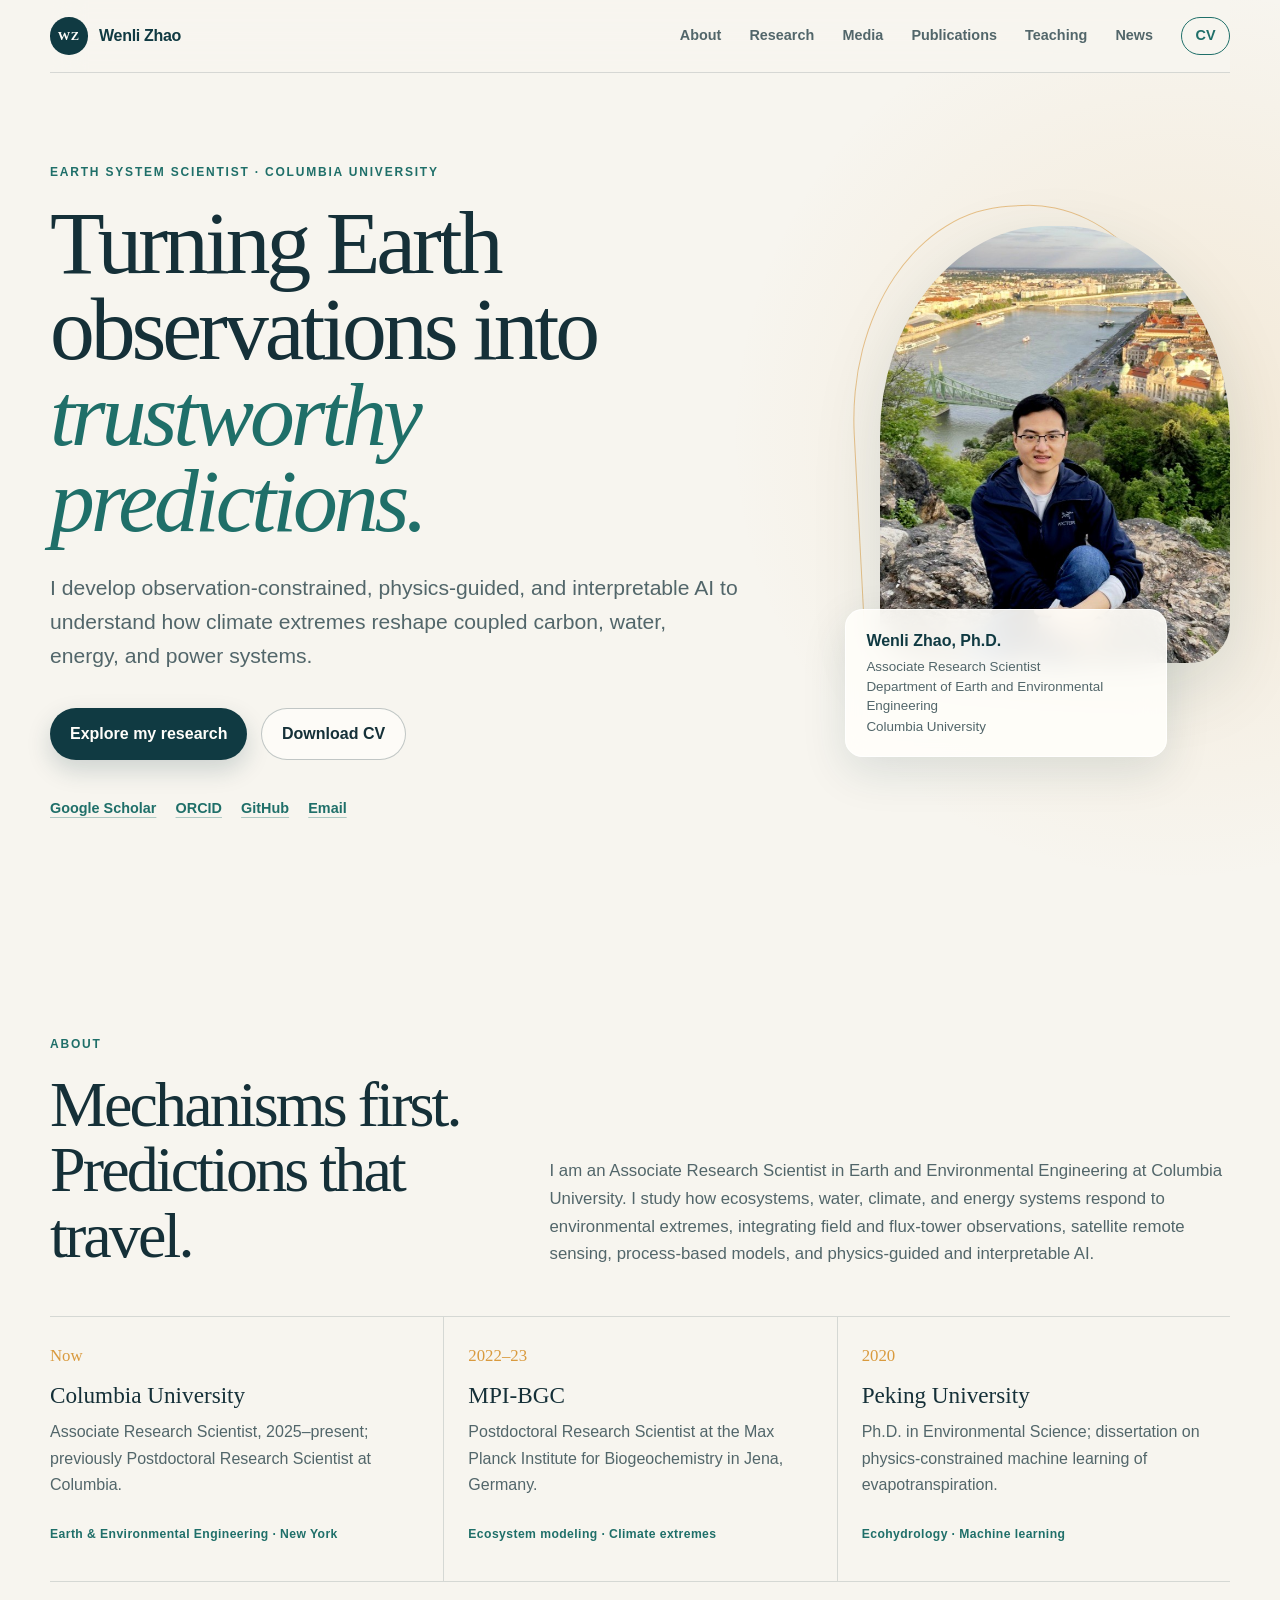
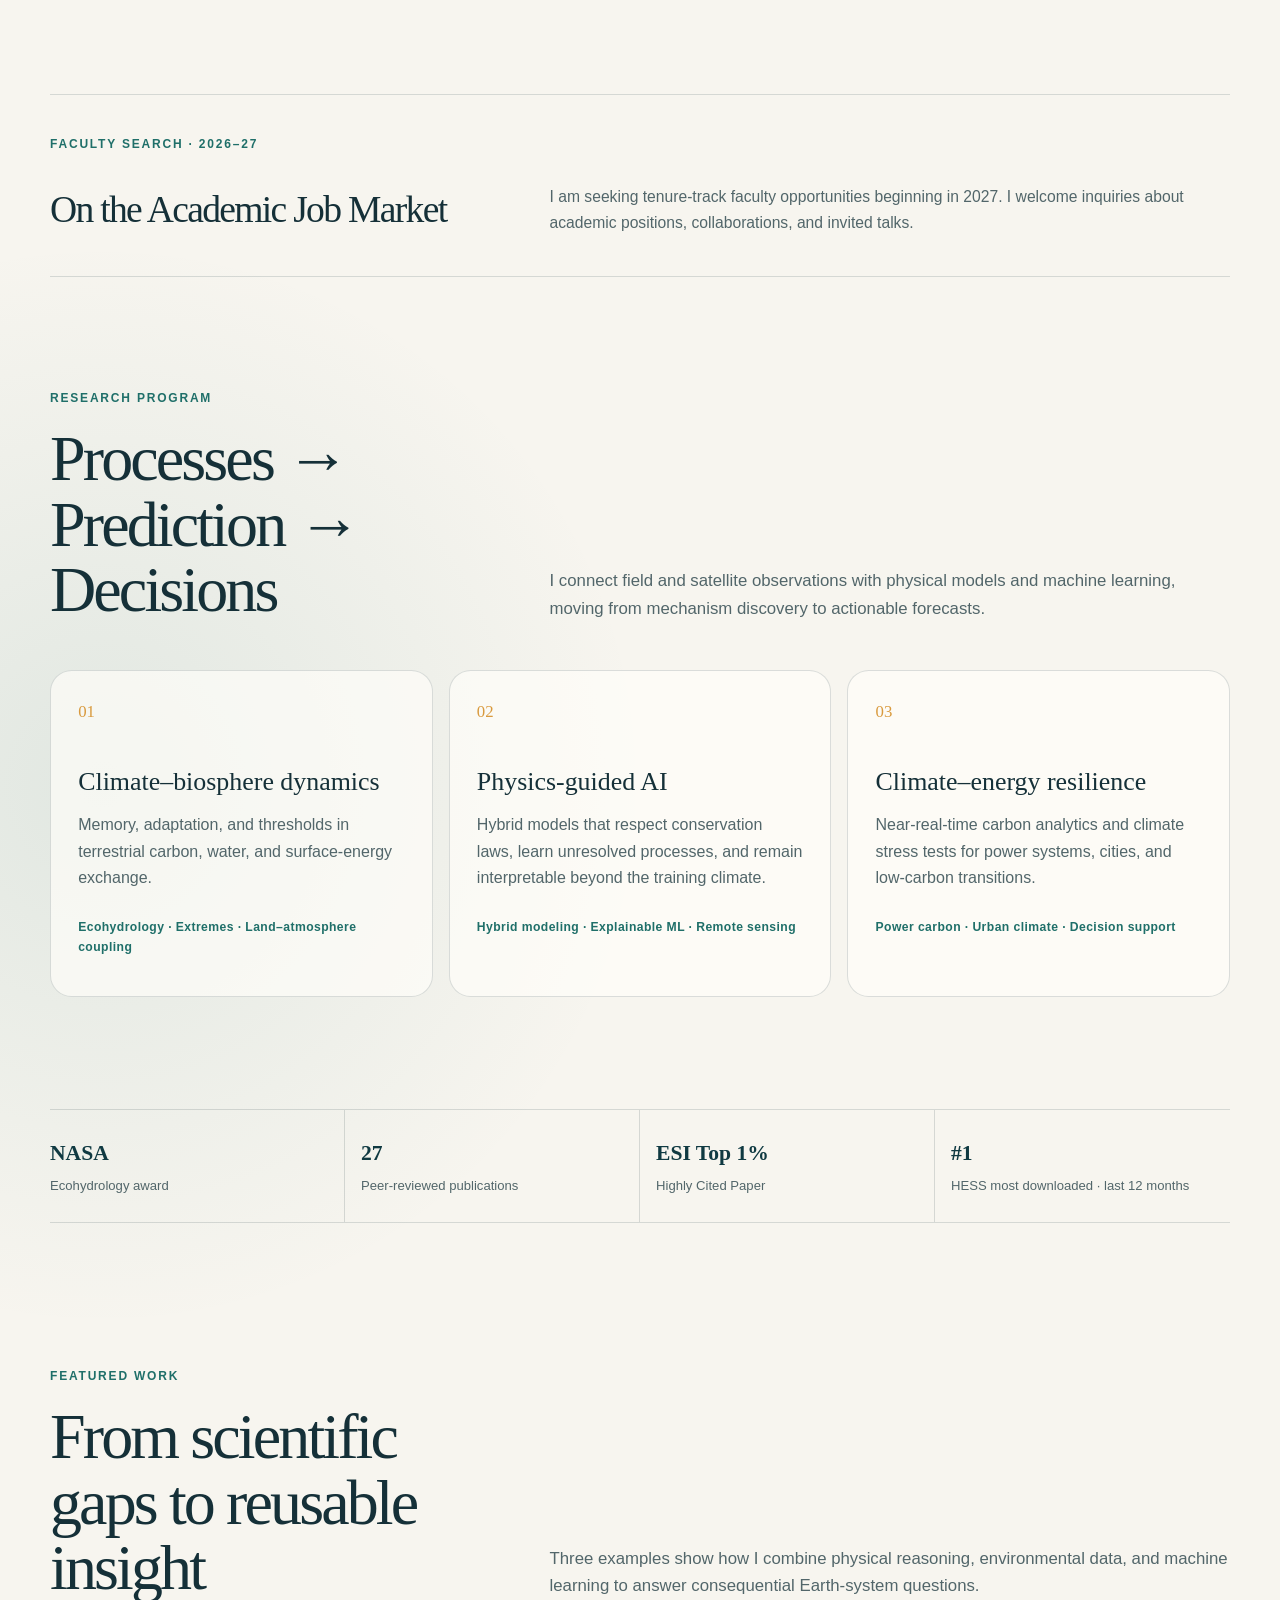
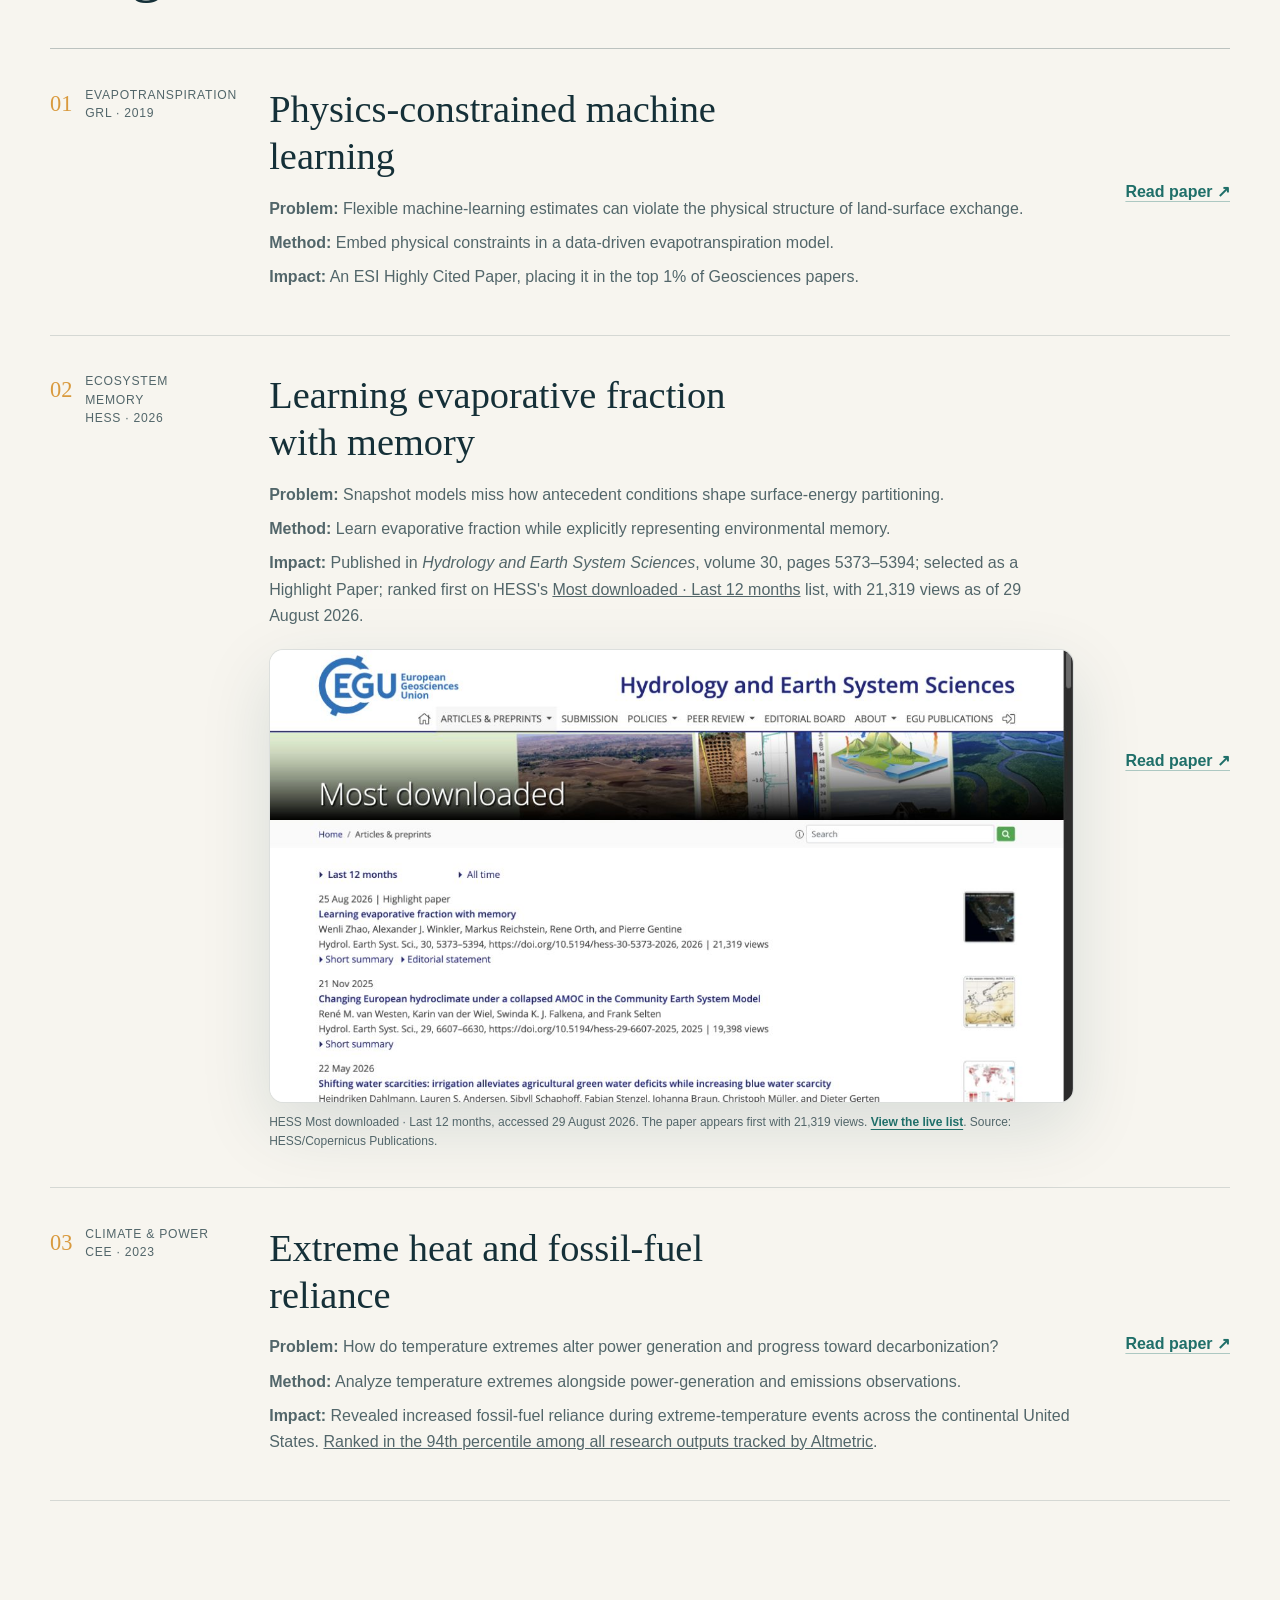
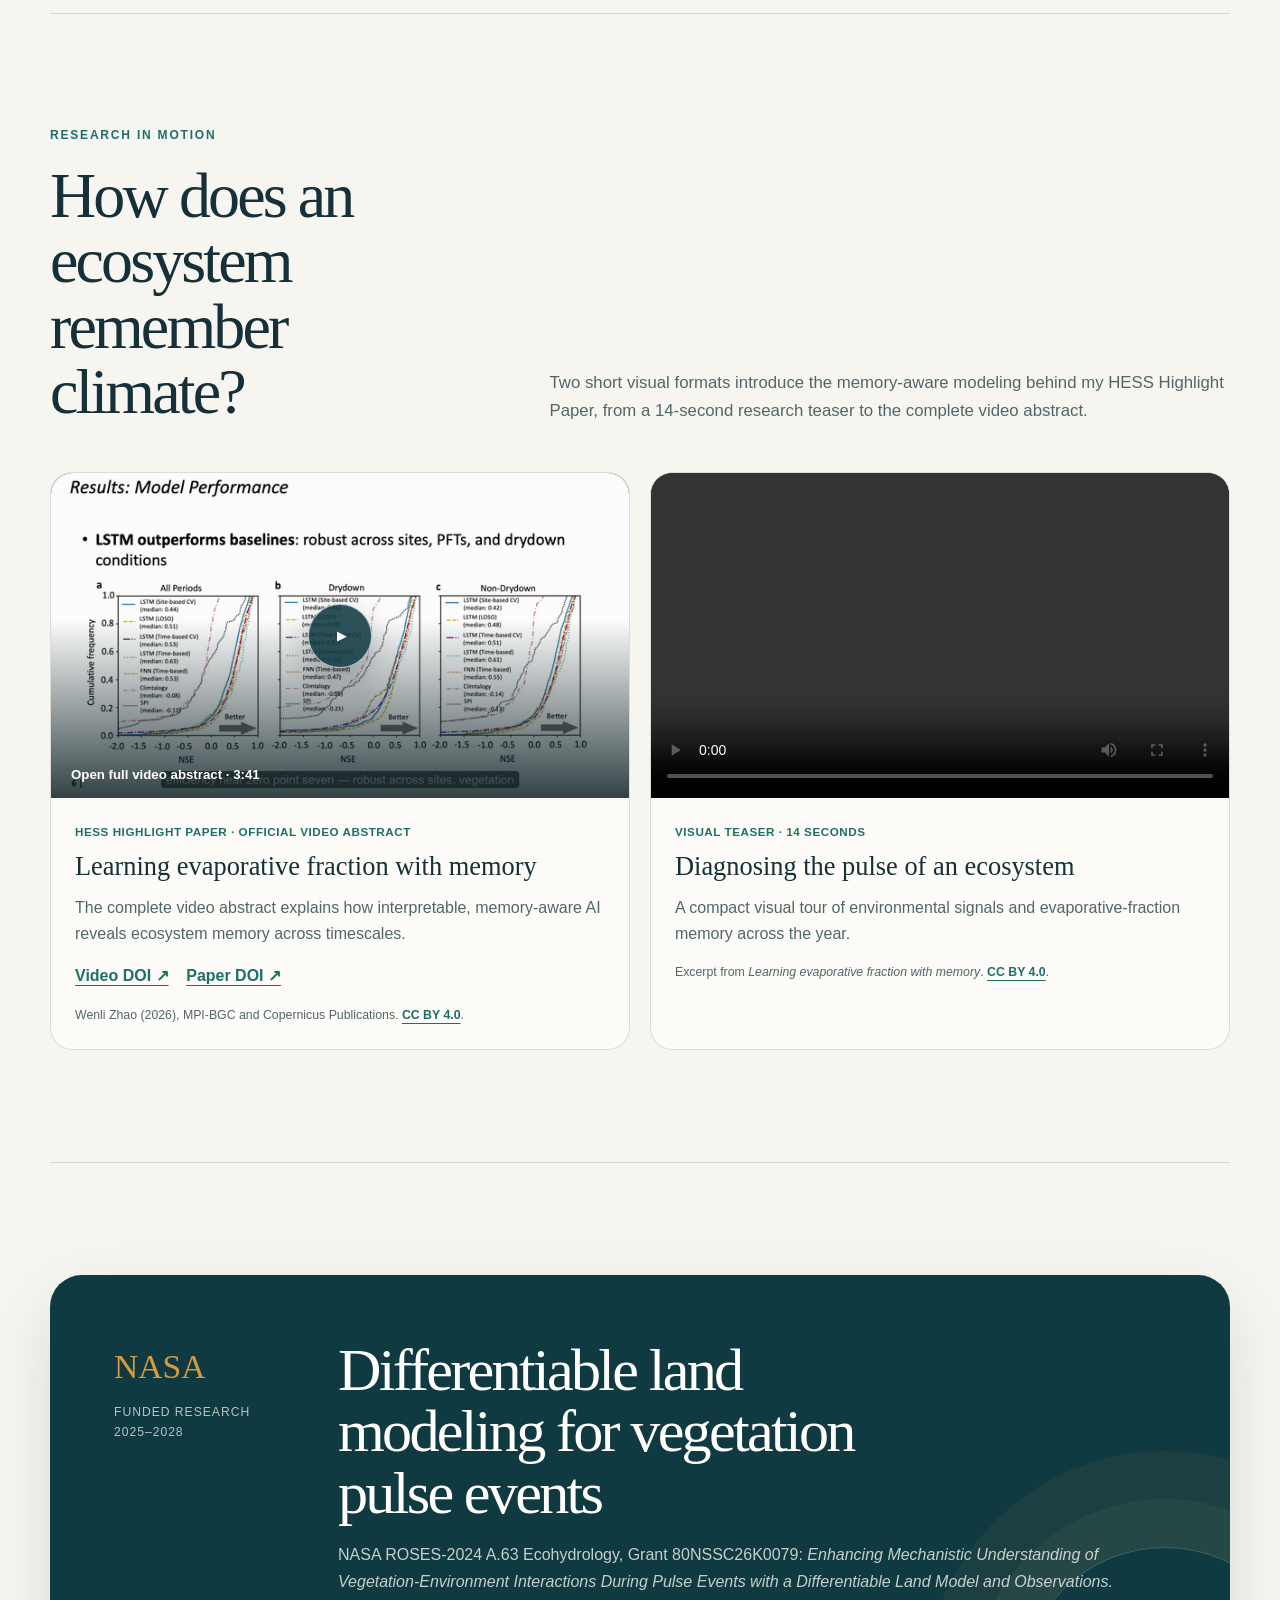
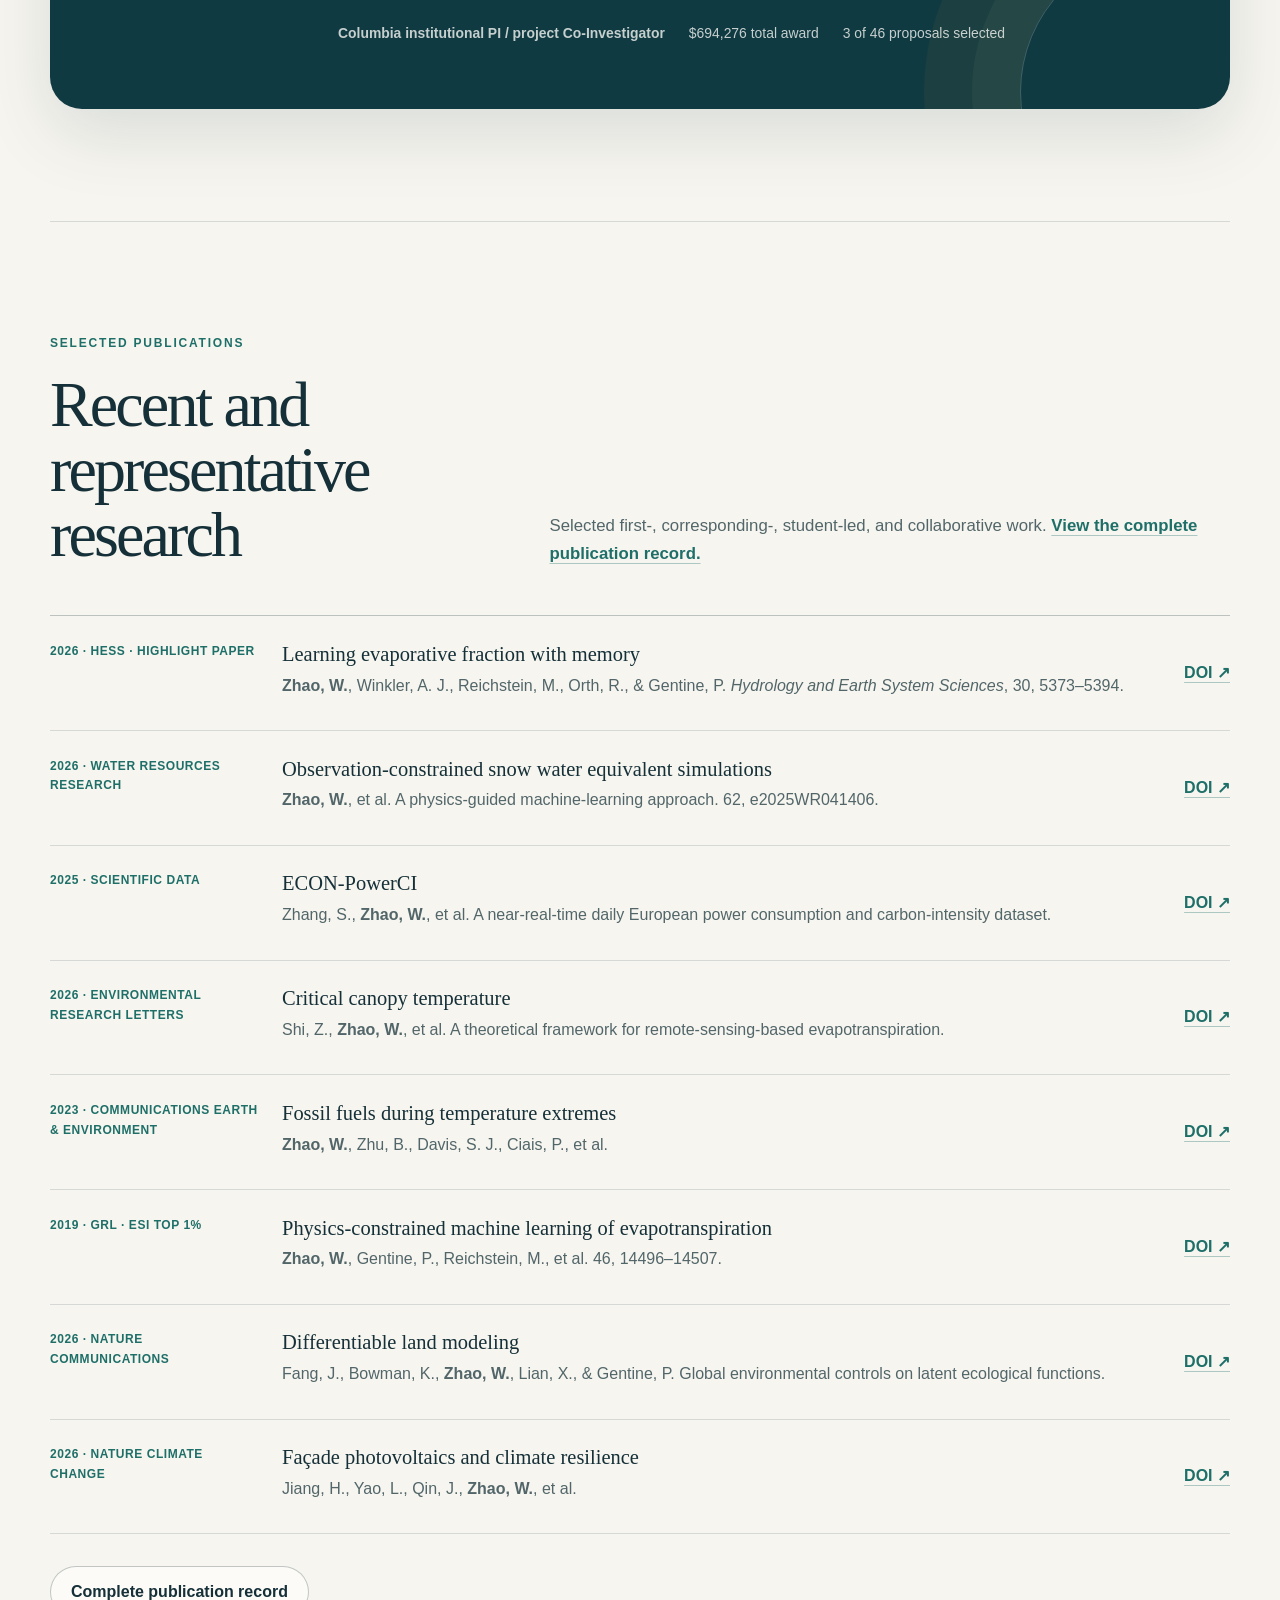
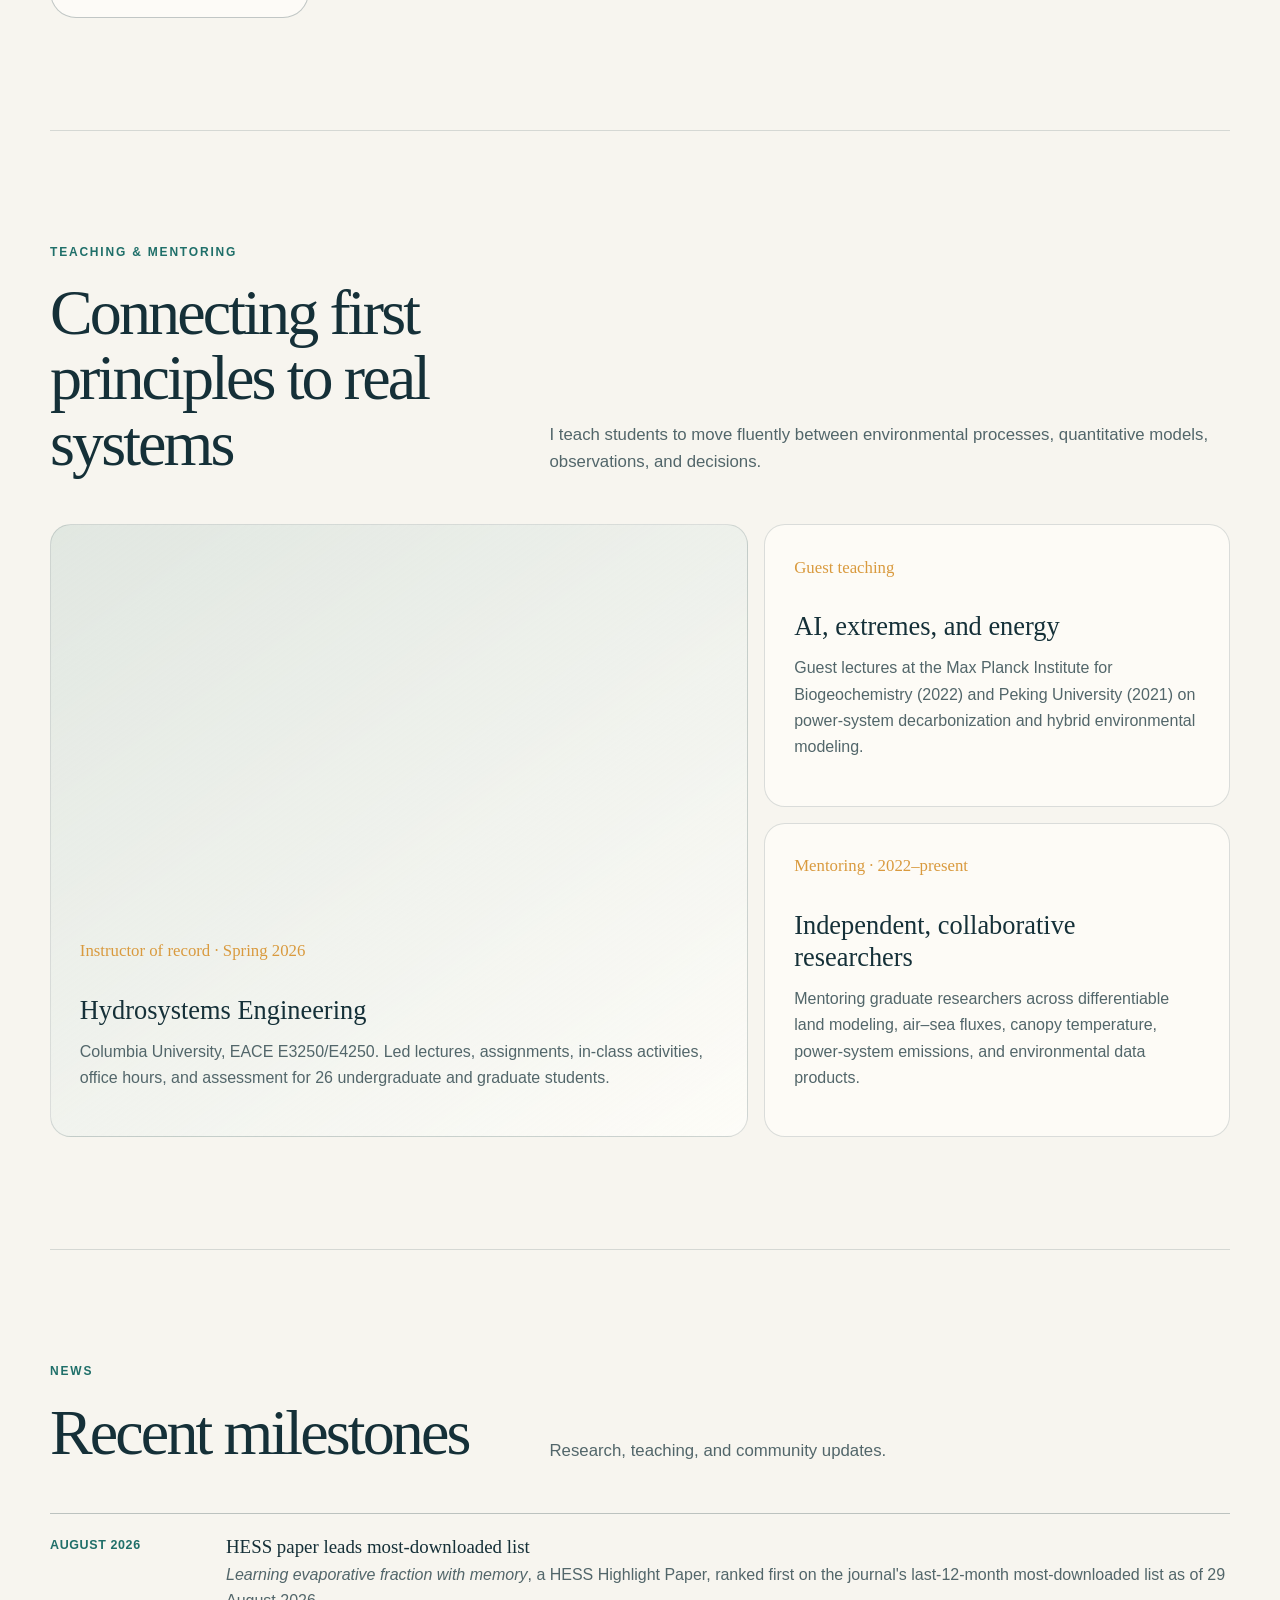
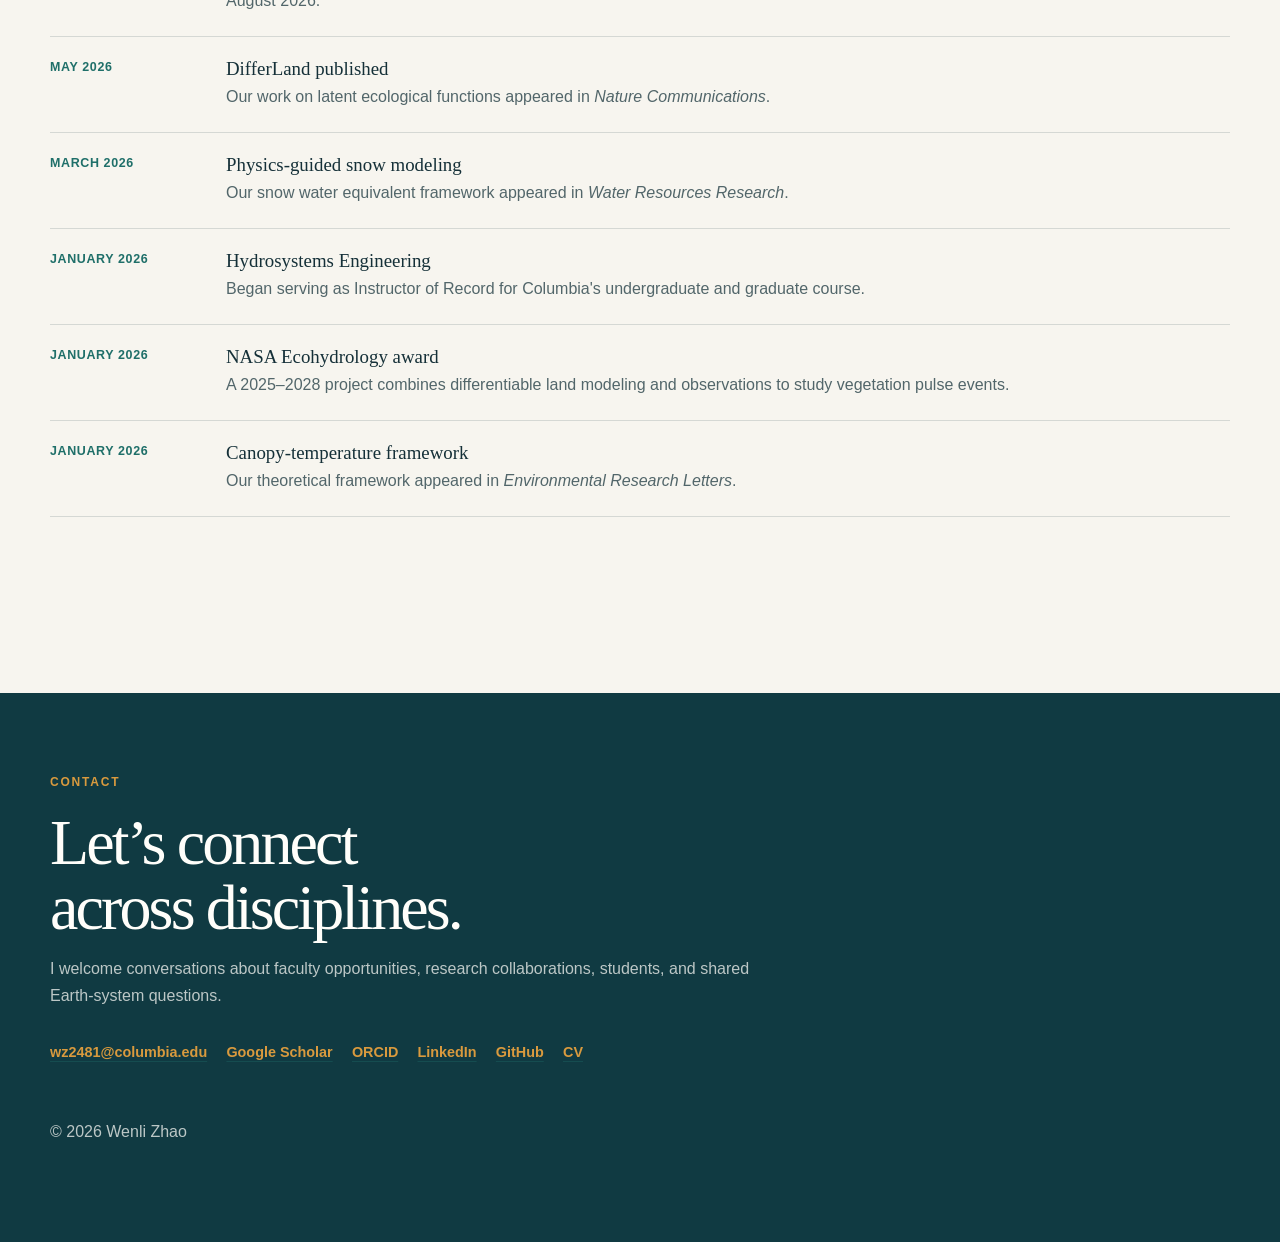
==== commit 51811ba7: "Add HESS most-downloaded recognition" ====
--- a/index.html
+++ b/index.html
@@ -199,7 +199,7 @@
       <div><strong>NASA</strong><span>Ecohydrology award</span></div>
       <div><strong>27</strong><span>Peer-reviewed publications</span></div>
       <div><strong>ESI Top 1%</strong><span>Highly Cited Paper</span></div>
-      <div><strong>2026</strong><span>HESS Highlight Paper</span></div>
+      <div><strong>#1</strong><span>HESS most downloaded · last 12 months</span></div>
     </section>
 
     <section class="section" id="featured-work">
@@ -225,7 +225,13 @@
             <h3>Learning evaporative fraction with memory</h3>
             <p><strong>Problem:</strong> Snapshot models miss how antecedent conditions shape surface-energy partitioning.</p>
             <p><strong>Method:</strong> Learn evaporative fraction while explicitly representing environmental memory.</p>
-            <p><strong>Impact:</strong> Published in <em>Hydrology and Earth System Sciences</em>, volume 30, pages 5373–5394; selected as a Highlight Paper; the <a href="https://egusphere.copernicus.org/preprints/2025/egusphere-2025-4082/#metrics" target="_blank" rel="noopener">EGUsphere preprint had 4,521 PDF downloads</a> as of 16 August 2026.</p>
+            <p><strong>Impact:</strong> Published in <em>Hydrology and Earth System Sciences</em>, volume 30, pages 5373–5394; selected as a Highlight Paper; ranked first on HESS's <a href="https://hess.copernicus.org/most_downloaded_recent.html" target="_blank" rel="noopener">Most downloaded · Last 12 months</a> list, with 21,319 views as of 29 August 2026.</p>
+            <figure class="ranking-snapshot">
+              <a href="https://hess.copernicus.org/most_downloaded_recent.html" target="_blank" rel="noopener" aria-label="Open the live HESS Most downloaded list">
+                <img src="assets/images/hess-most-downloaded-2026-08-29.png" alt="HESS Most downloaded page showing Learning evaporative fraction with memory first on the Last 12 months list with 21,319 views" width="1265" height="712" loading="lazy">
+              </a>
+              <figcaption>HESS Most downloaded · Last 12 months, accessed 29 August 2026. The paper appears first with 21,319 views. <a href="https://hess.copernicus.org/most_downloaded_recent.html" target="_blank" rel="noopener">View the live list</a>. Source: HESS/Copernicus Publications.</figcaption>
+            </figure>
           </div>
           <a class="feature-link" href="https://doi.org/10.5194/hess-30-5373-2026" target="_blank" rel="noopener" aria-label="Read Learning evaporative fraction with memory">Read paper ↗</a>
         </article>
@@ -380,7 +386,7 @@
         <p>Research, teaching, and community updates.</p>
       </div>
       <div class="news-list">
-        <article><time datetime="2026-08-25">August 2026</time><div><h3>HESS Highlight Paper published</h3><p><em>Learning evaporative fraction with memory</em> was published in <em>Hydrology and Earth System Sciences</em>.</p></div></article>
+        <article><time datetime="2026-08-29">August 2026</time><div><h3>HESS paper leads most-downloaded list</h3><p><em>Learning evaporative fraction with memory</em>, a HESS Highlight Paper, ranked first on the journal's last-12-month most-downloaded list as of 29 August 2026.</p></div></article>
         <article><time datetime="2026-05">May 2026</time><div><h3>DifferLand published</h3><p>Our work on latent ecological functions appeared in <em>Nature Communications</em>.</p></div></article>
         <article><time datetime="2026-03">March 2026</time><div><h3>Physics-guided snow modeling</h3><p>Our snow water equivalent framework appeared in <em>Water Resources Research</em>.</p></div></article>
         <article><time datetime="2026-01">January 2026</time><div><h3>Hydrosystems Engineering</h3><p>Began serving as Instructor of Record for Columbia's undergraduate and graduate course.</p></div></article>
--- a/assets/site.css
+++ b/assets/site.css
@@ -450,6 +450,12 @@
 .feature-copy h3 { max-width: 25ch; margin: 0 0 1rem; font-size: clamp(1.65rem, 3vw, 2.5rem); }
 .feature-copy p { max-width: 52rem; margin-bottom: 0.48rem; color: var(--ink-soft); }
 .feature-link { align-self: center; white-space: nowrap; }
+
+.ranking-snapshot { max-width: 52rem; margin: 1.25rem 0 0; }
+.ranking-snapshot > a { display: block; overflow: hidden; border: 1px solid var(--line); border-radius: 0.9rem; background: var(--white); box-shadow: var(--shadow); }
+.ranking-snapshot img { display: block; width: 100%; height: auto; }
+.ranking-snapshot figcaption { margin-top: 0.6rem; color: var(--ink-soft); font-size: 0.75rem; line-height: 1.55; }
+.ranking-snapshot figcaption a { color: var(--teal); font-weight: 680; text-underline-offset: 0.2rem; }
 
 .media-grid {
   display: grid;
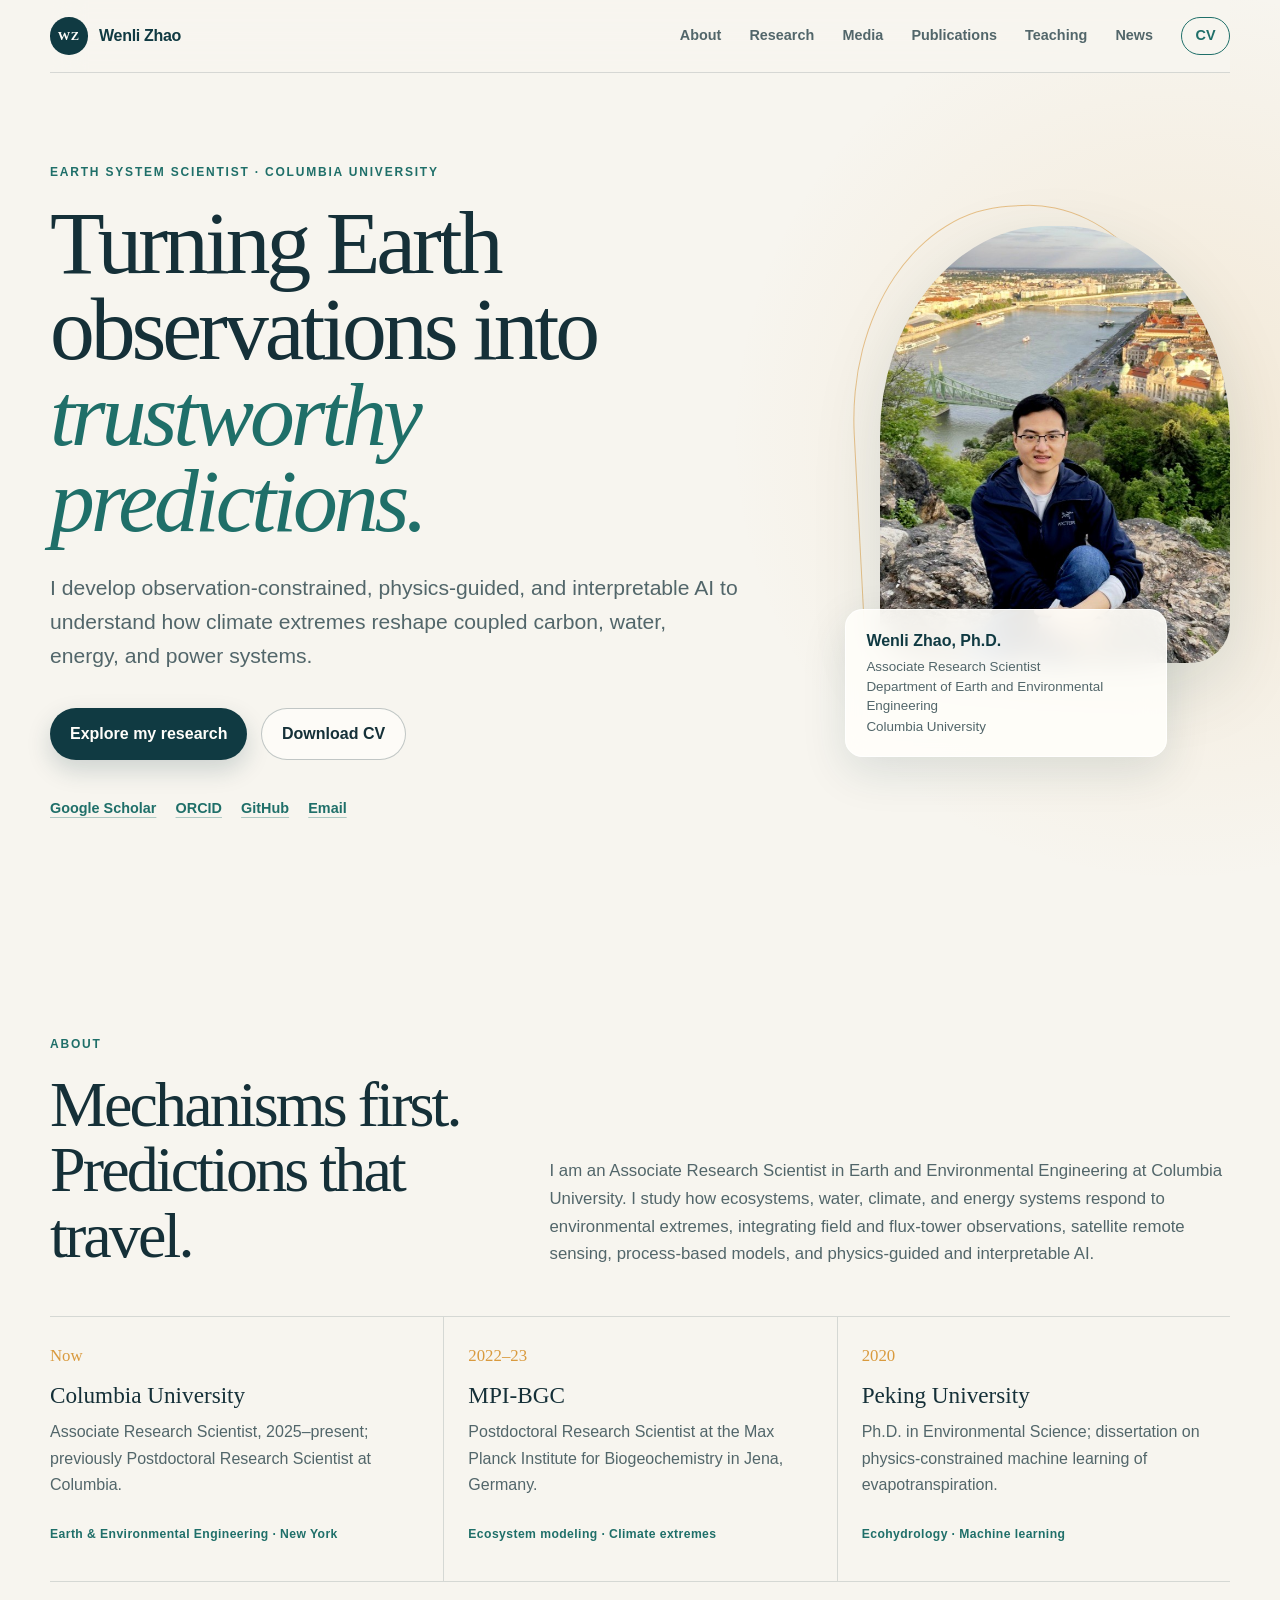
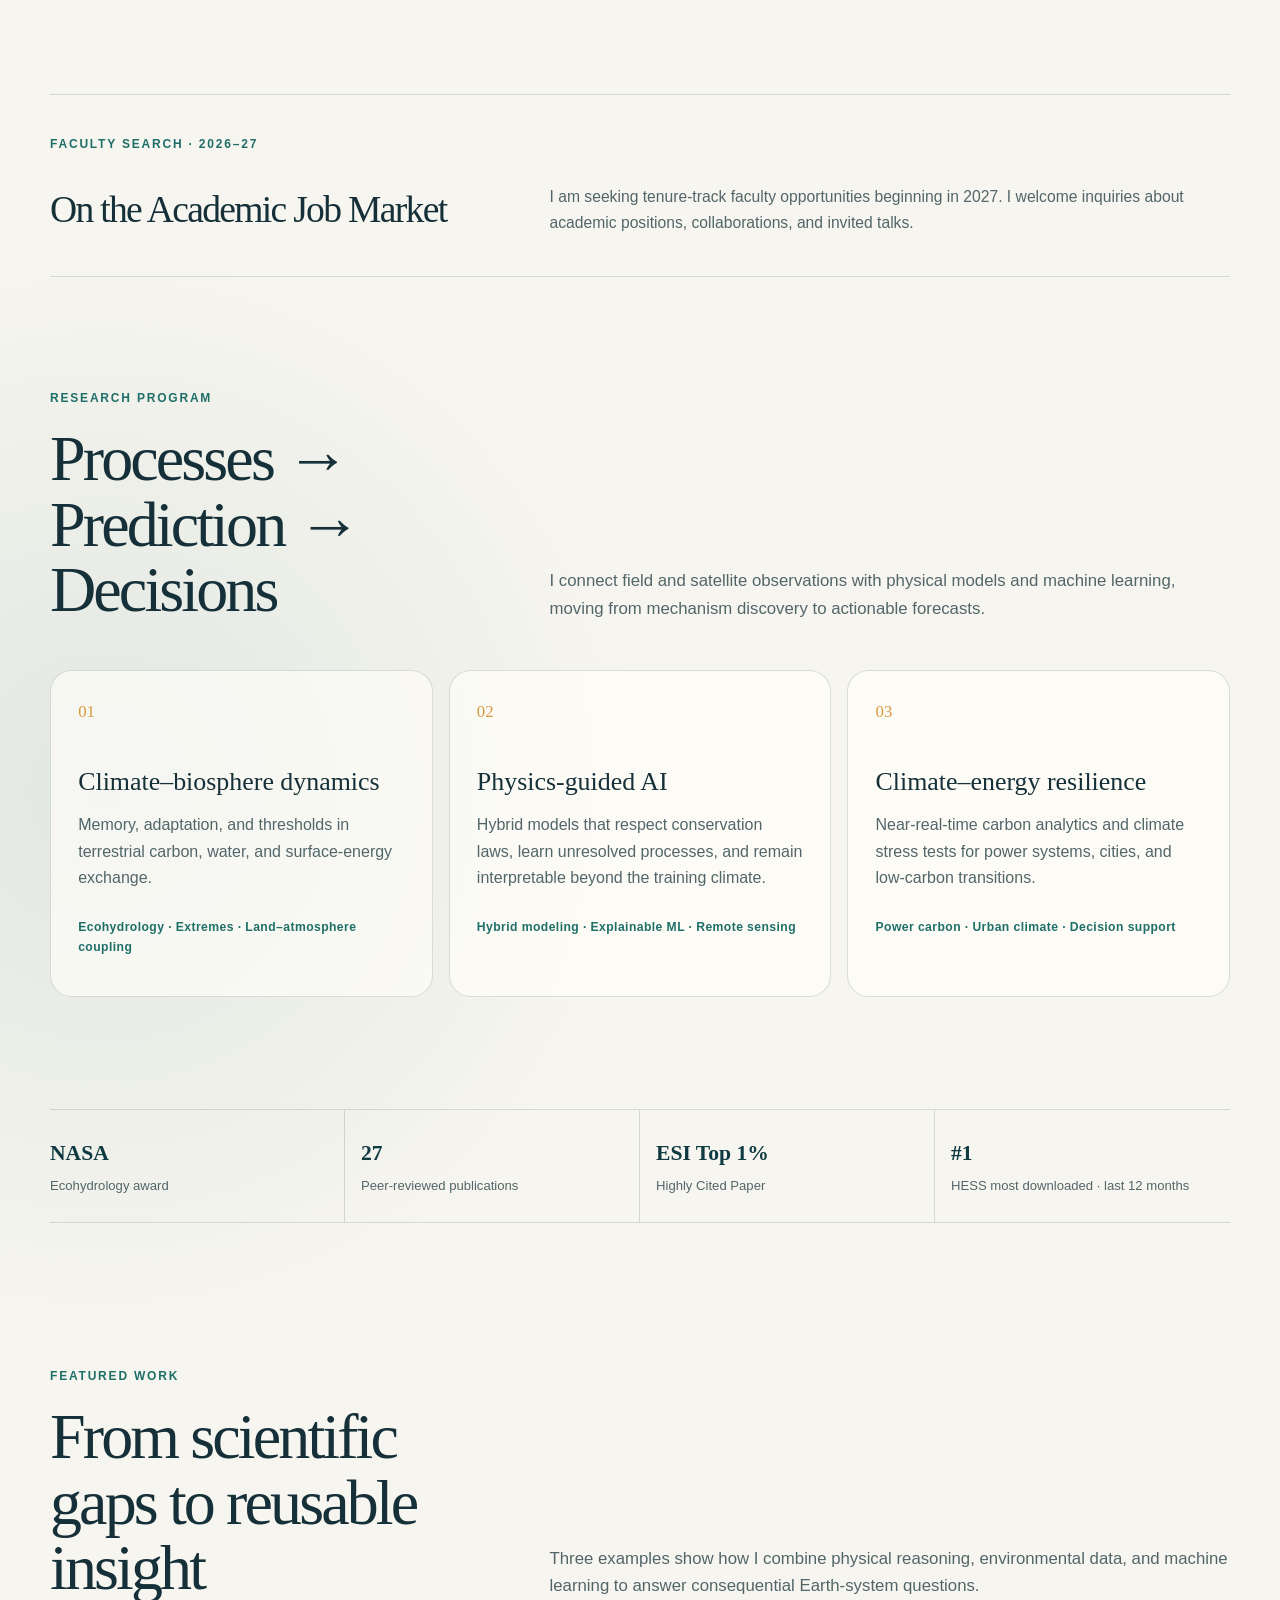
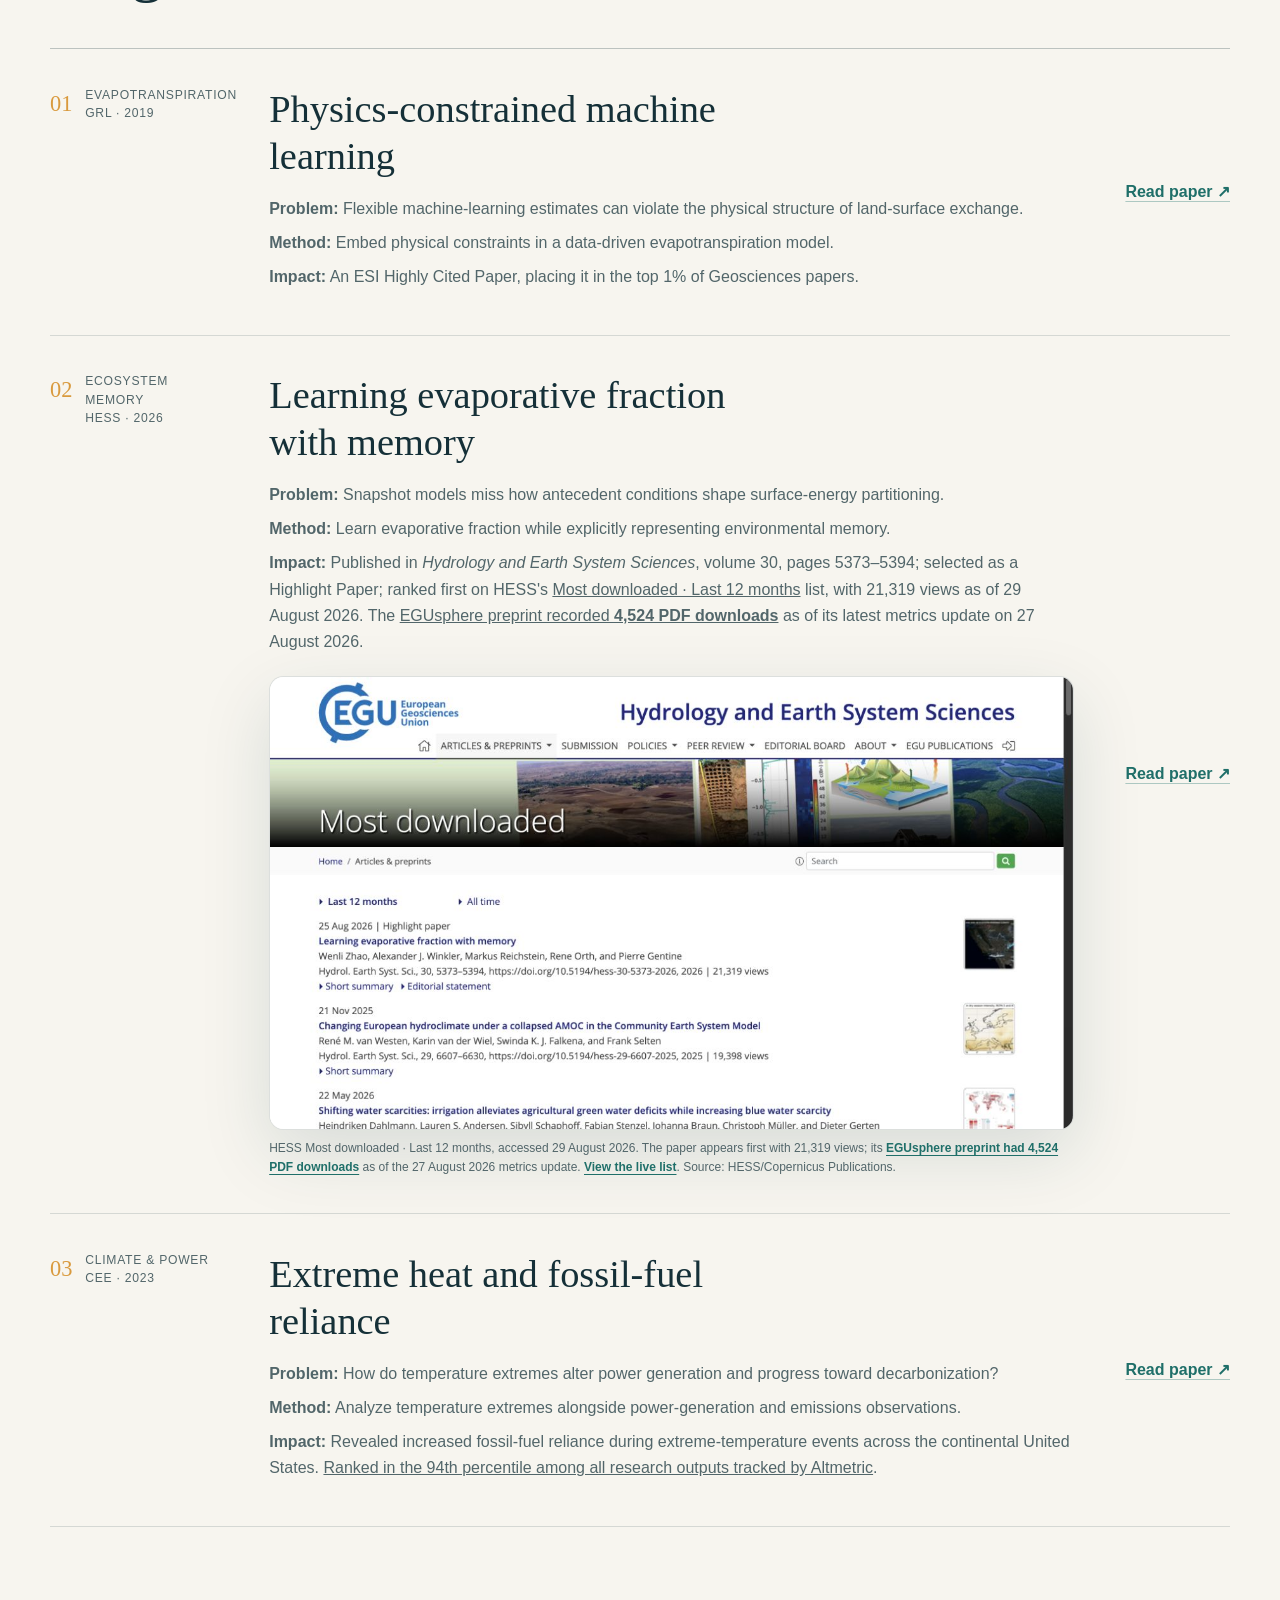
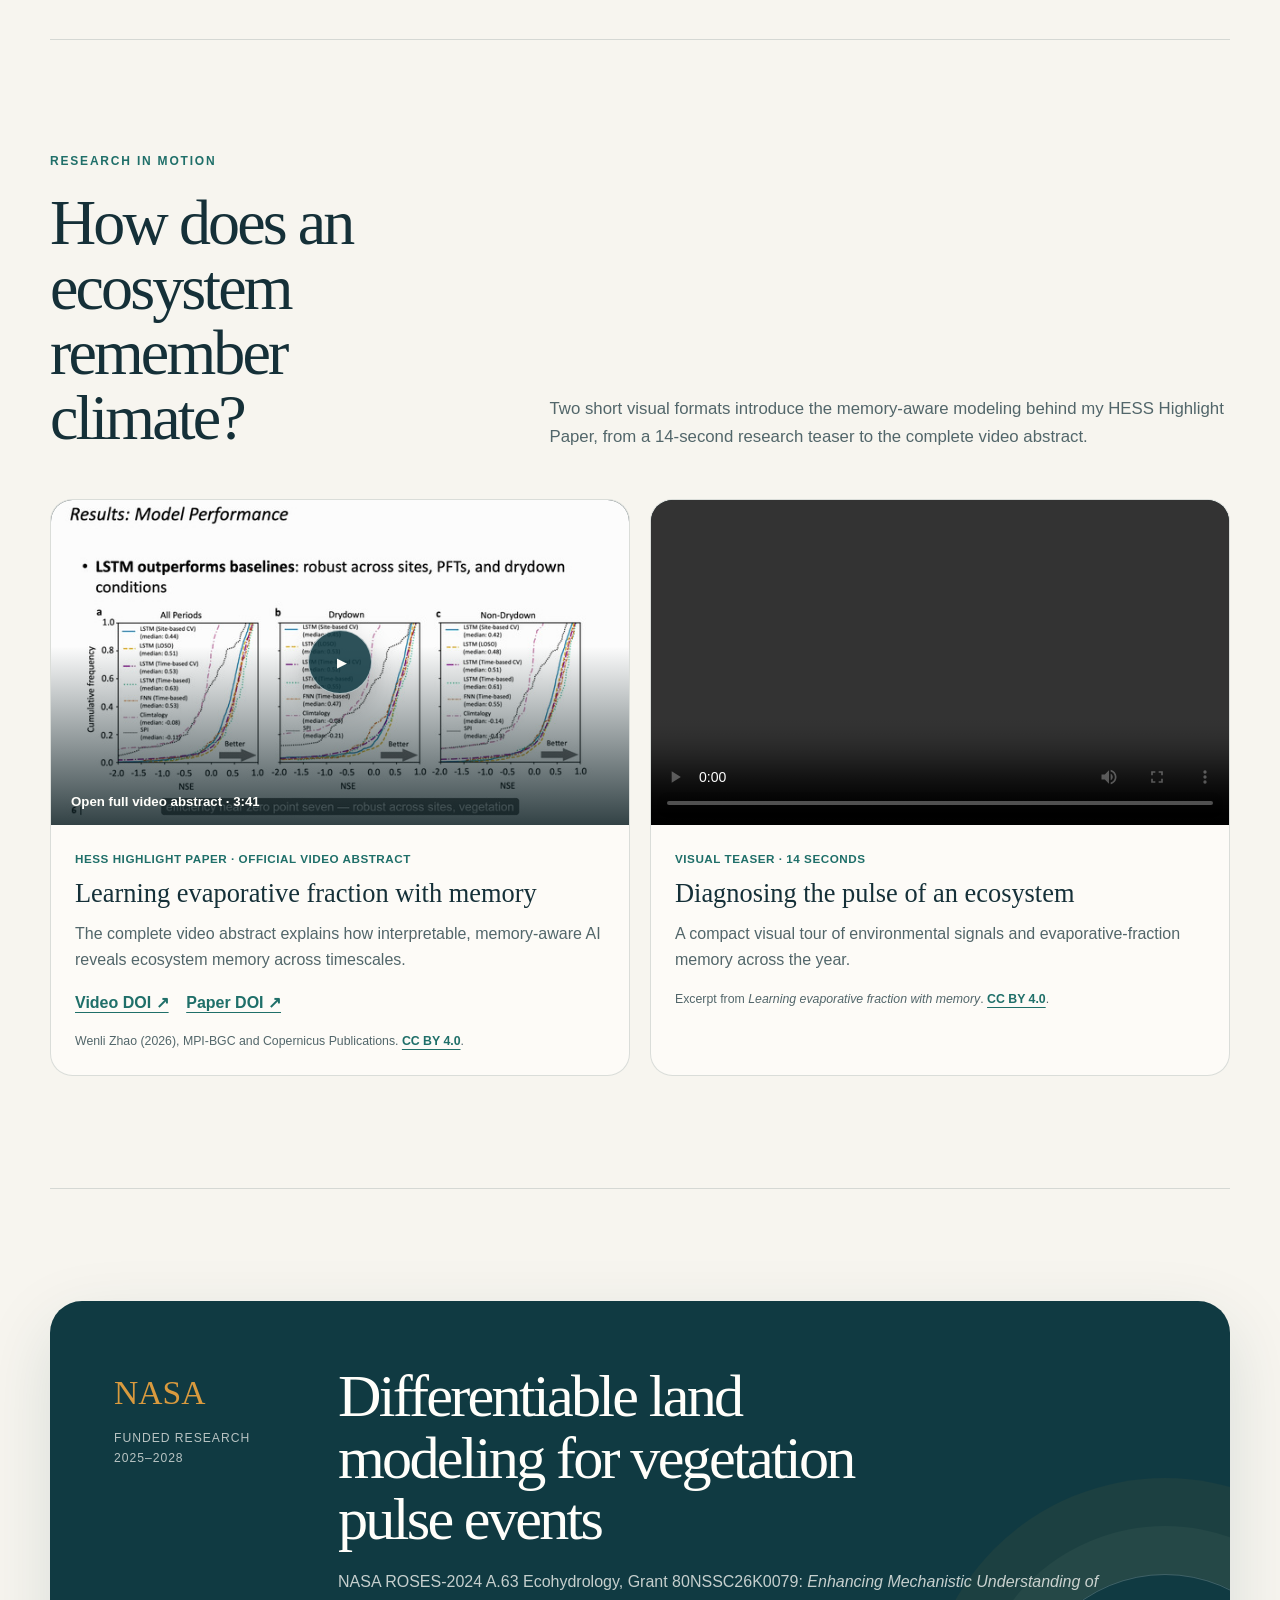
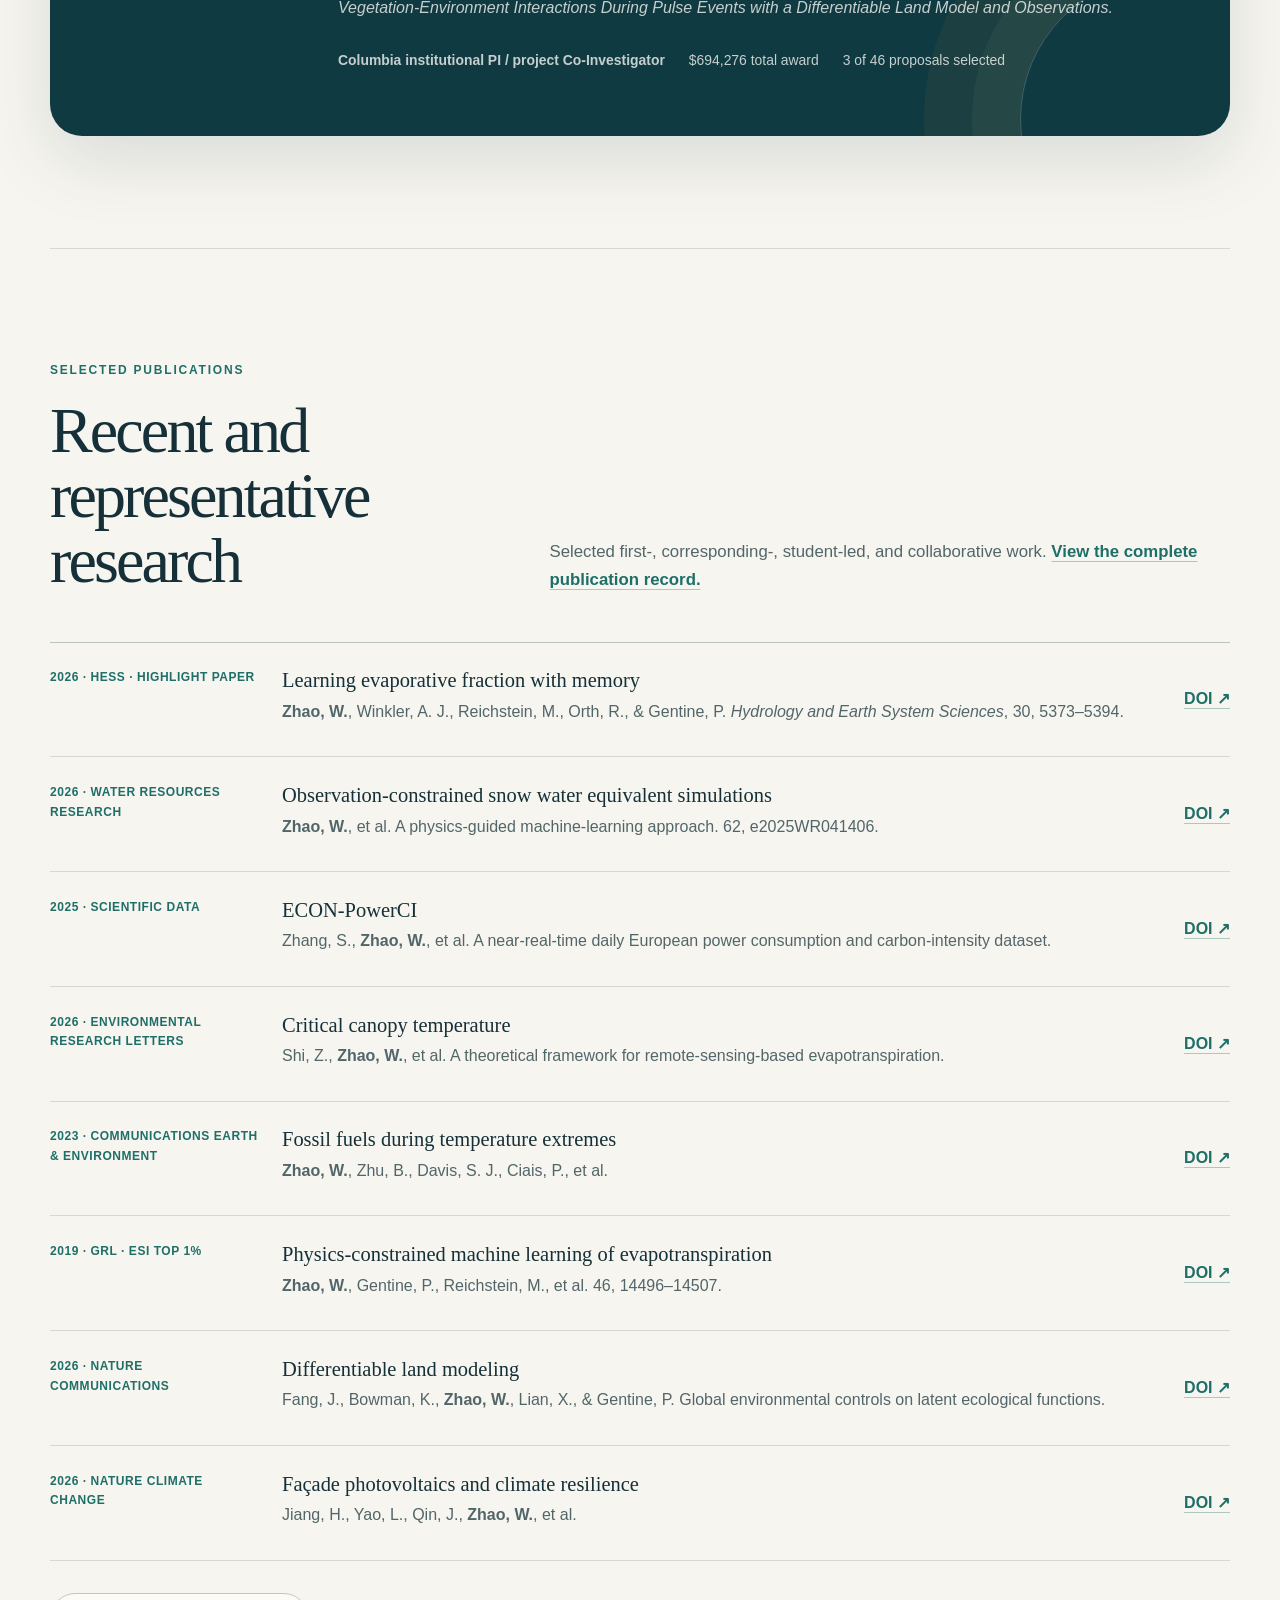
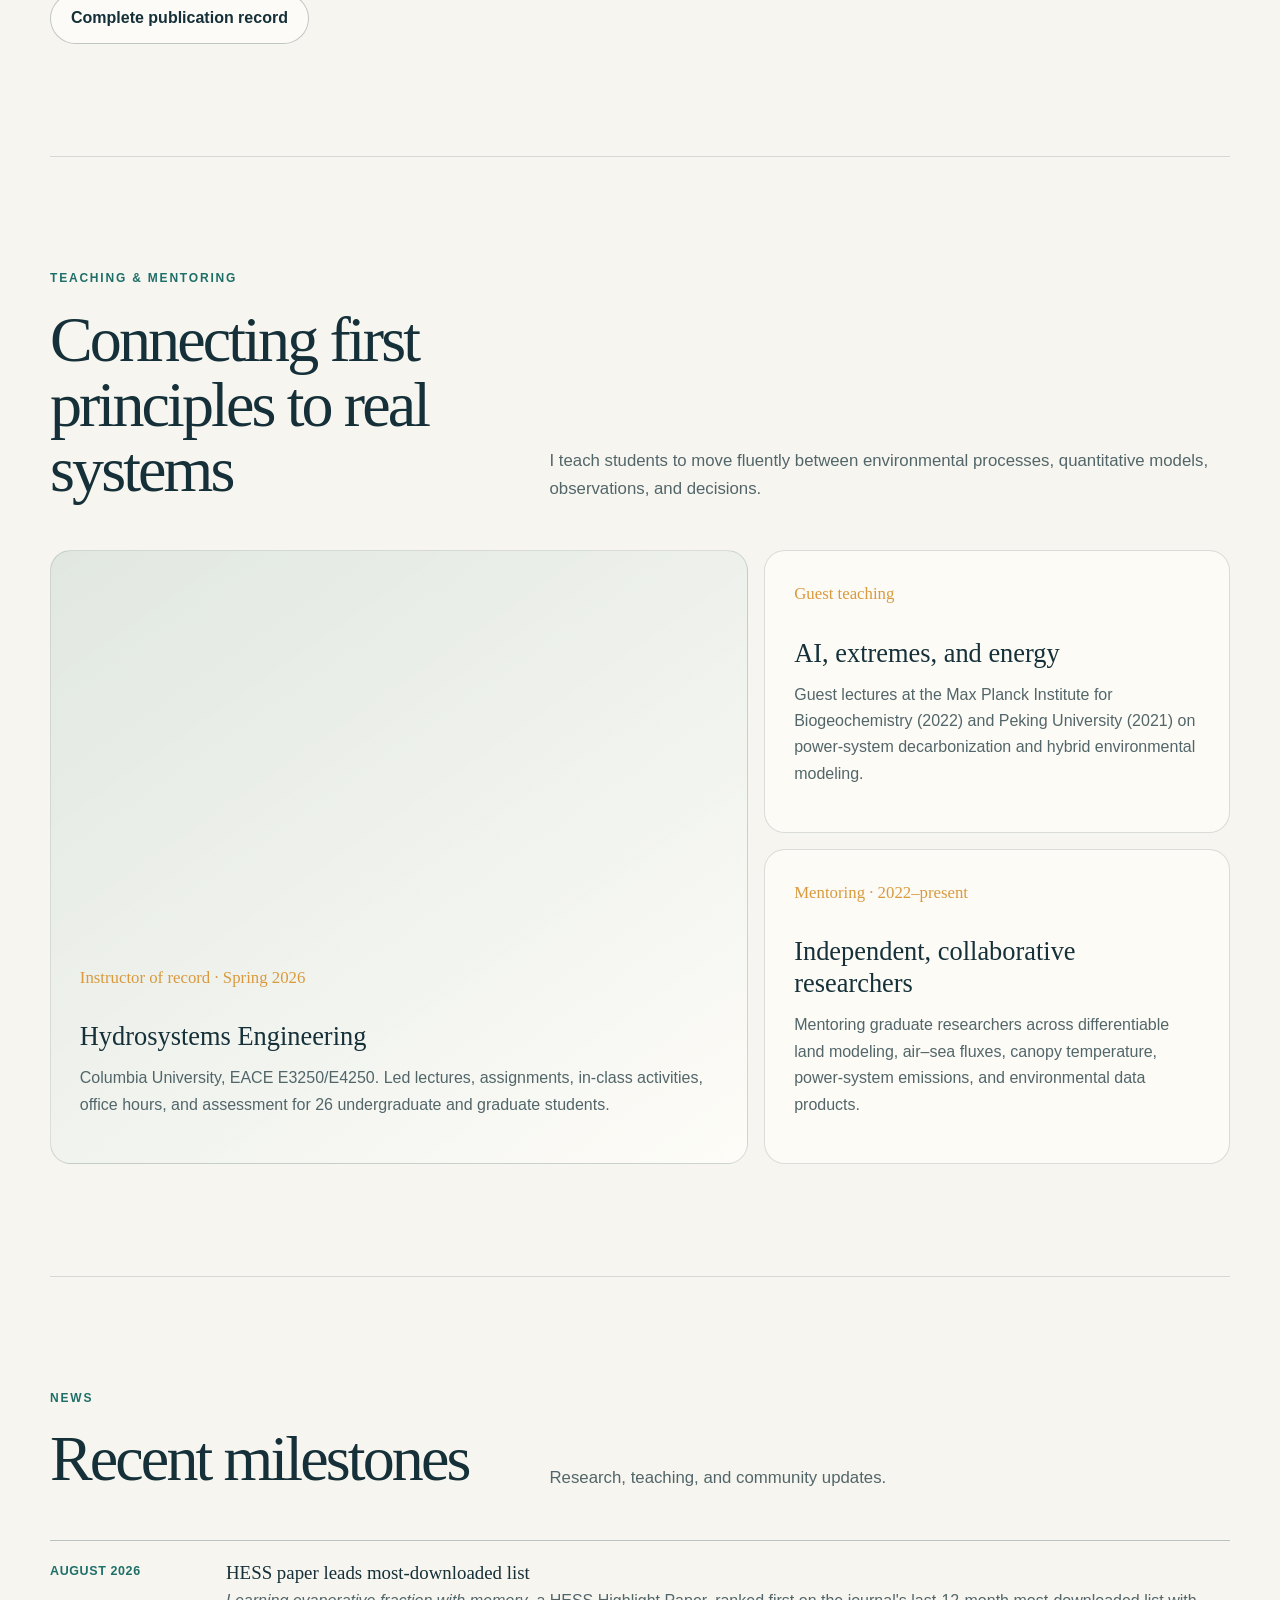
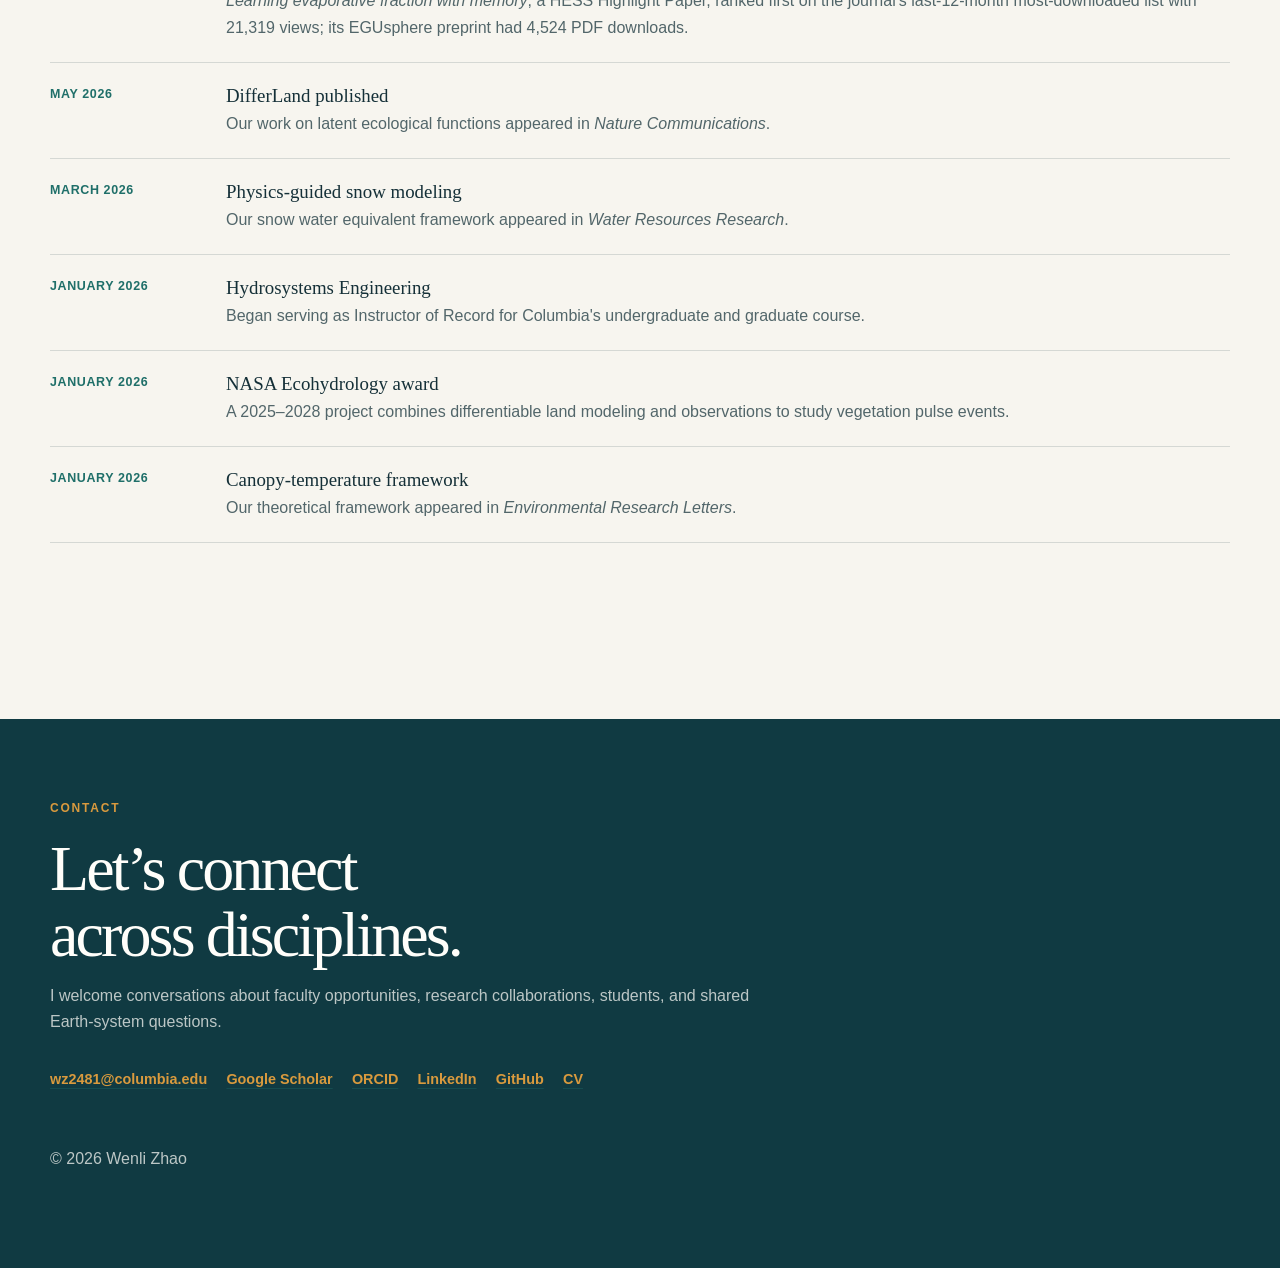
==== commit b39181f3: "Add HESS PDF download metric" ====
--- a/index.html
+++ b/index.html
@@ -225,12 +225,12 @@
             <h3>Learning evaporative fraction with memory</h3>
             <p><strong>Problem:</strong> Snapshot models miss how antecedent conditions shape surface-energy partitioning.</p>
             <p><strong>Method:</strong> Learn evaporative fraction while explicitly representing environmental memory.</p>
-            <p><strong>Impact:</strong> Published in <em>Hydrology and Earth System Sciences</em>, volume 30, pages 5373–5394; selected as a Highlight Paper; ranked first on HESS's <a href="https://hess.copernicus.org/most_downloaded_recent.html" target="_blank" rel="noopener">Most downloaded · Last 12 months</a> list, with 21,319 views as of 29 August 2026.</p>
+            <p><strong>Impact:</strong> Published in <em>Hydrology and Earth System Sciences</em>, volume 30, pages 5373–5394; selected as a Highlight Paper; ranked first on HESS's <a href="https://hess.copernicus.org/most_downloaded_recent.html" target="_blank" rel="noopener">Most downloaded · Last 12 months</a> list, with 21,319 views as of 29 August 2026. The <a href="https://egusphere.copernicus.org/preprints/2025/egusphere-2025-4082/#metrics" target="_blank" rel="noopener">EGUsphere preprint recorded <strong>4,524 PDF downloads</strong></a> as of its latest metrics update on 27 August 2026.</p>
             <figure class="ranking-snapshot">
               <a href="https://hess.copernicus.org/most_downloaded_recent.html" target="_blank" rel="noopener" aria-label="Open the live HESS Most downloaded list">
                 <img src="assets/images/hess-most-downloaded-2026-08-29.png" alt="HESS Most downloaded page showing Learning evaporative fraction with memory first on the Last 12 months list with 21,319 views" width="1265" height="712" loading="lazy">
               </a>
-              <figcaption>HESS Most downloaded · Last 12 months, accessed 29 August 2026. The paper appears first with 21,319 views. <a href="https://hess.copernicus.org/most_downloaded_recent.html" target="_blank" rel="noopener">View the live list</a>. Source: HESS/Copernicus Publications.</figcaption>
+              <figcaption>HESS Most downloaded · Last 12 months, accessed 29 August 2026. The paper appears first with 21,319 views; its <a href="https://egusphere.copernicus.org/preprints/2025/egusphere-2025-4082/#metrics" target="_blank" rel="noopener">EGUsphere preprint had 4,524 PDF downloads</a> as of the 27 August 2026 metrics update. <a href="https://hess.copernicus.org/most_downloaded_recent.html" target="_blank" rel="noopener">View the live list</a>. Source: HESS/Copernicus Publications.</figcaption>
             </figure>
           </div>
           <a class="feature-link" href="https://doi.org/10.5194/hess-30-5373-2026" target="_blank" rel="noopener" aria-label="Read Learning evaporative fraction with memory">Read paper ↗</a>
@@ -386,7 +386,7 @@
         <p>Research, teaching, and community updates.</p>
       </div>
       <div class="news-list">
-        <article><time datetime="2026-08-29">August 2026</time><div><h3>HESS paper leads most-downloaded list</h3><p><em>Learning evaporative fraction with memory</em>, a HESS Highlight Paper, ranked first on the journal's last-12-month most-downloaded list as of 29 August 2026.</p></div></article>
+        <article><time datetime="2026-08-29">August 2026</time><div><h3>HESS paper leads most-downloaded list</h3><p><em>Learning evaporative fraction with memory</em>, a HESS Highlight Paper, ranked first on the journal's last-12-month most-downloaded list with 21,319 views; its EGUsphere preprint had 4,524 PDF downloads.</p></div></article>
         <article><time datetime="2026-05">May 2026</time><div><h3>DifferLand published</h3><p>Our work on latent ecological functions appeared in <em>Nature Communications</em>.</p></div></article>
         <article><time datetime="2026-03">March 2026</time><div><h3>Physics-guided snow modeling</h3><p>Our snow water equivalent framework appeared in <em>Water Resources Research</em>.</p></div></article>
         <article><time datetime="2026-01">January 2026</time><div><h3>Hydrosystems Engineering</h3><p>Began serving as Instructor of Record for Columbia's undergraduate and graduate course.</p></div></article>
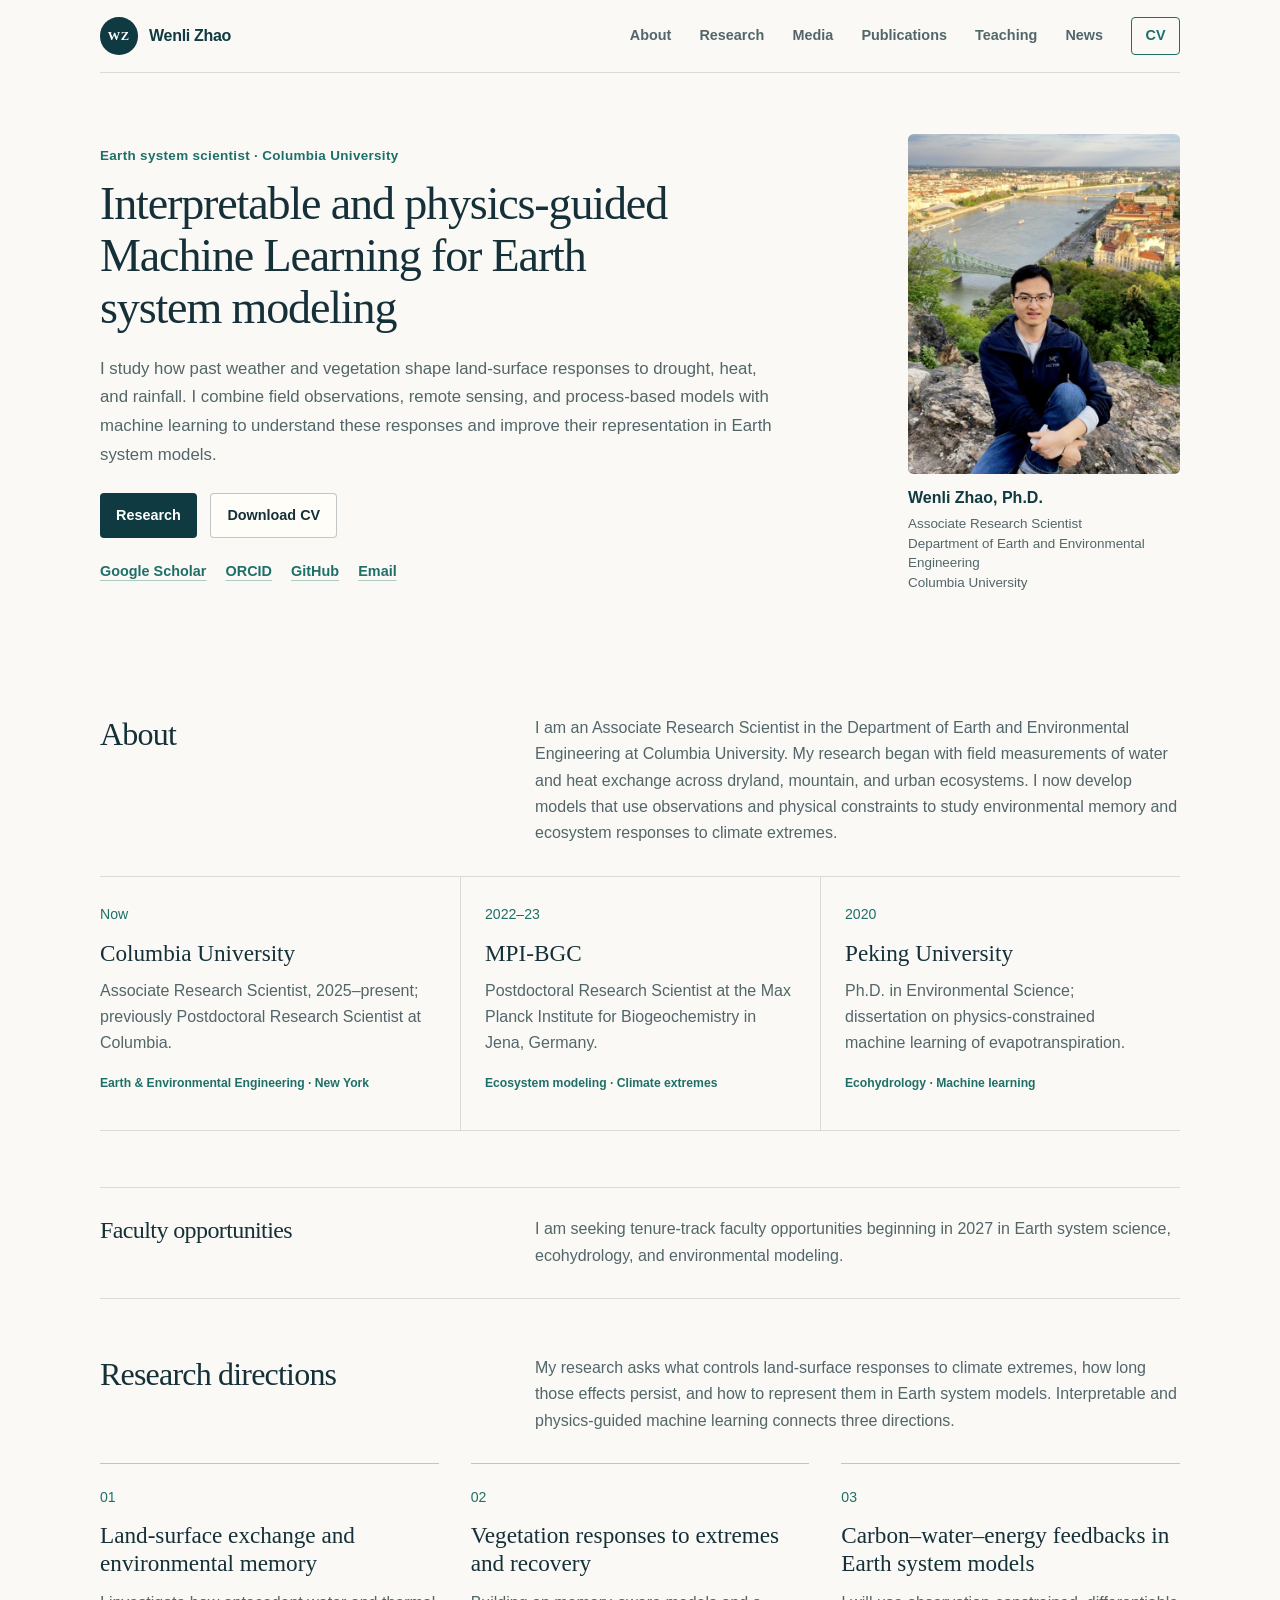
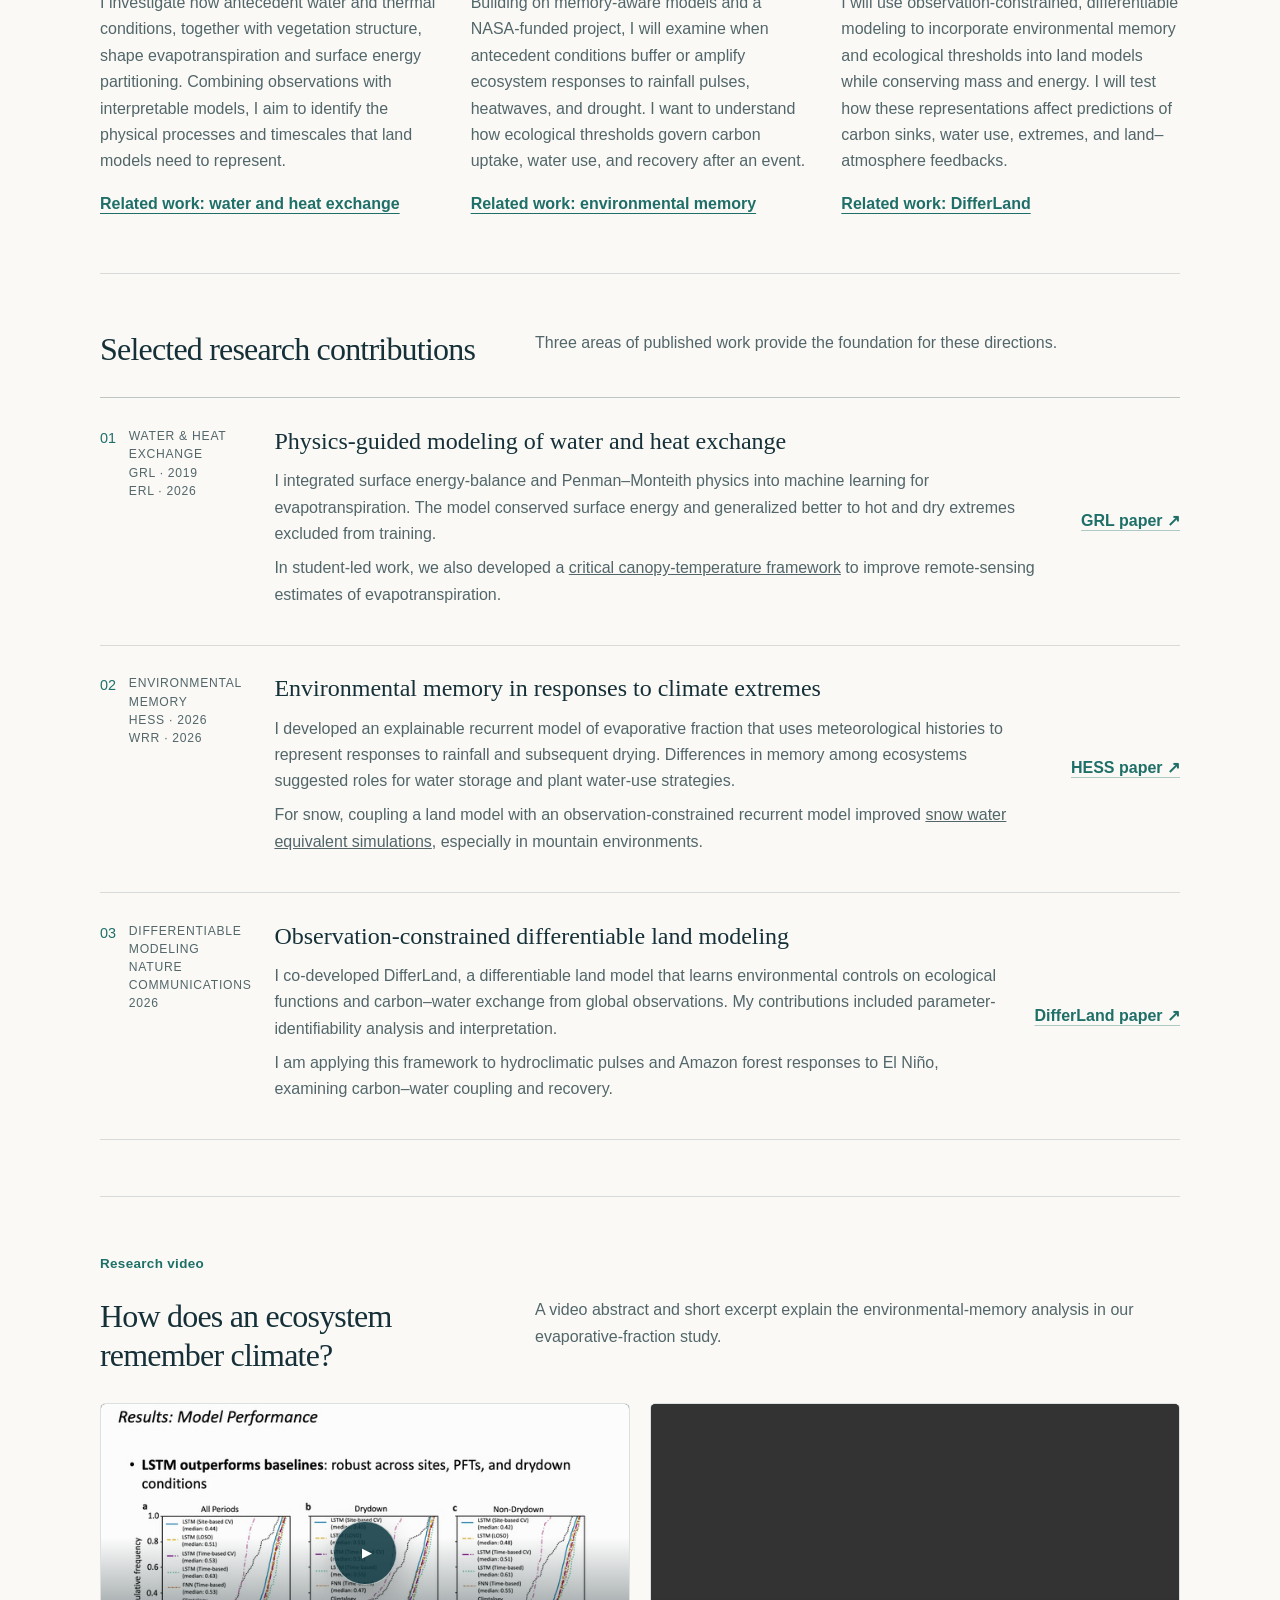
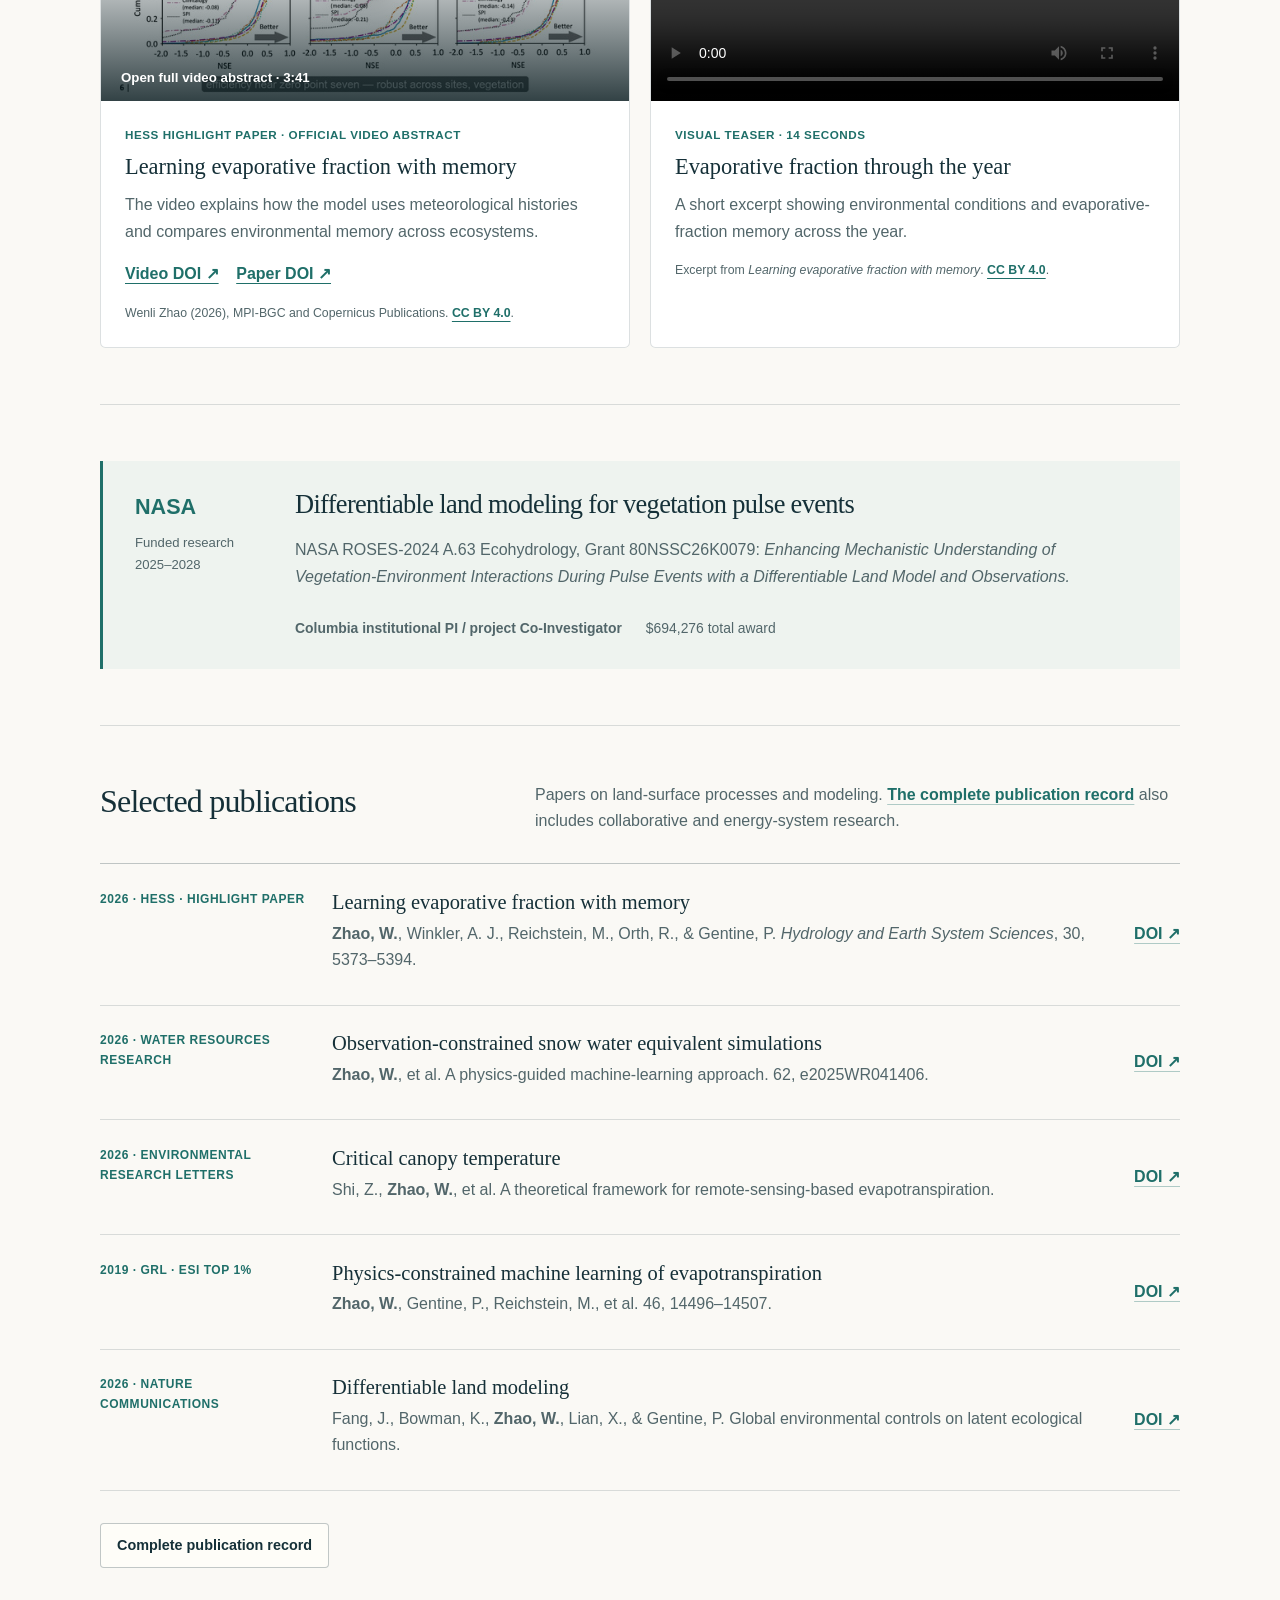
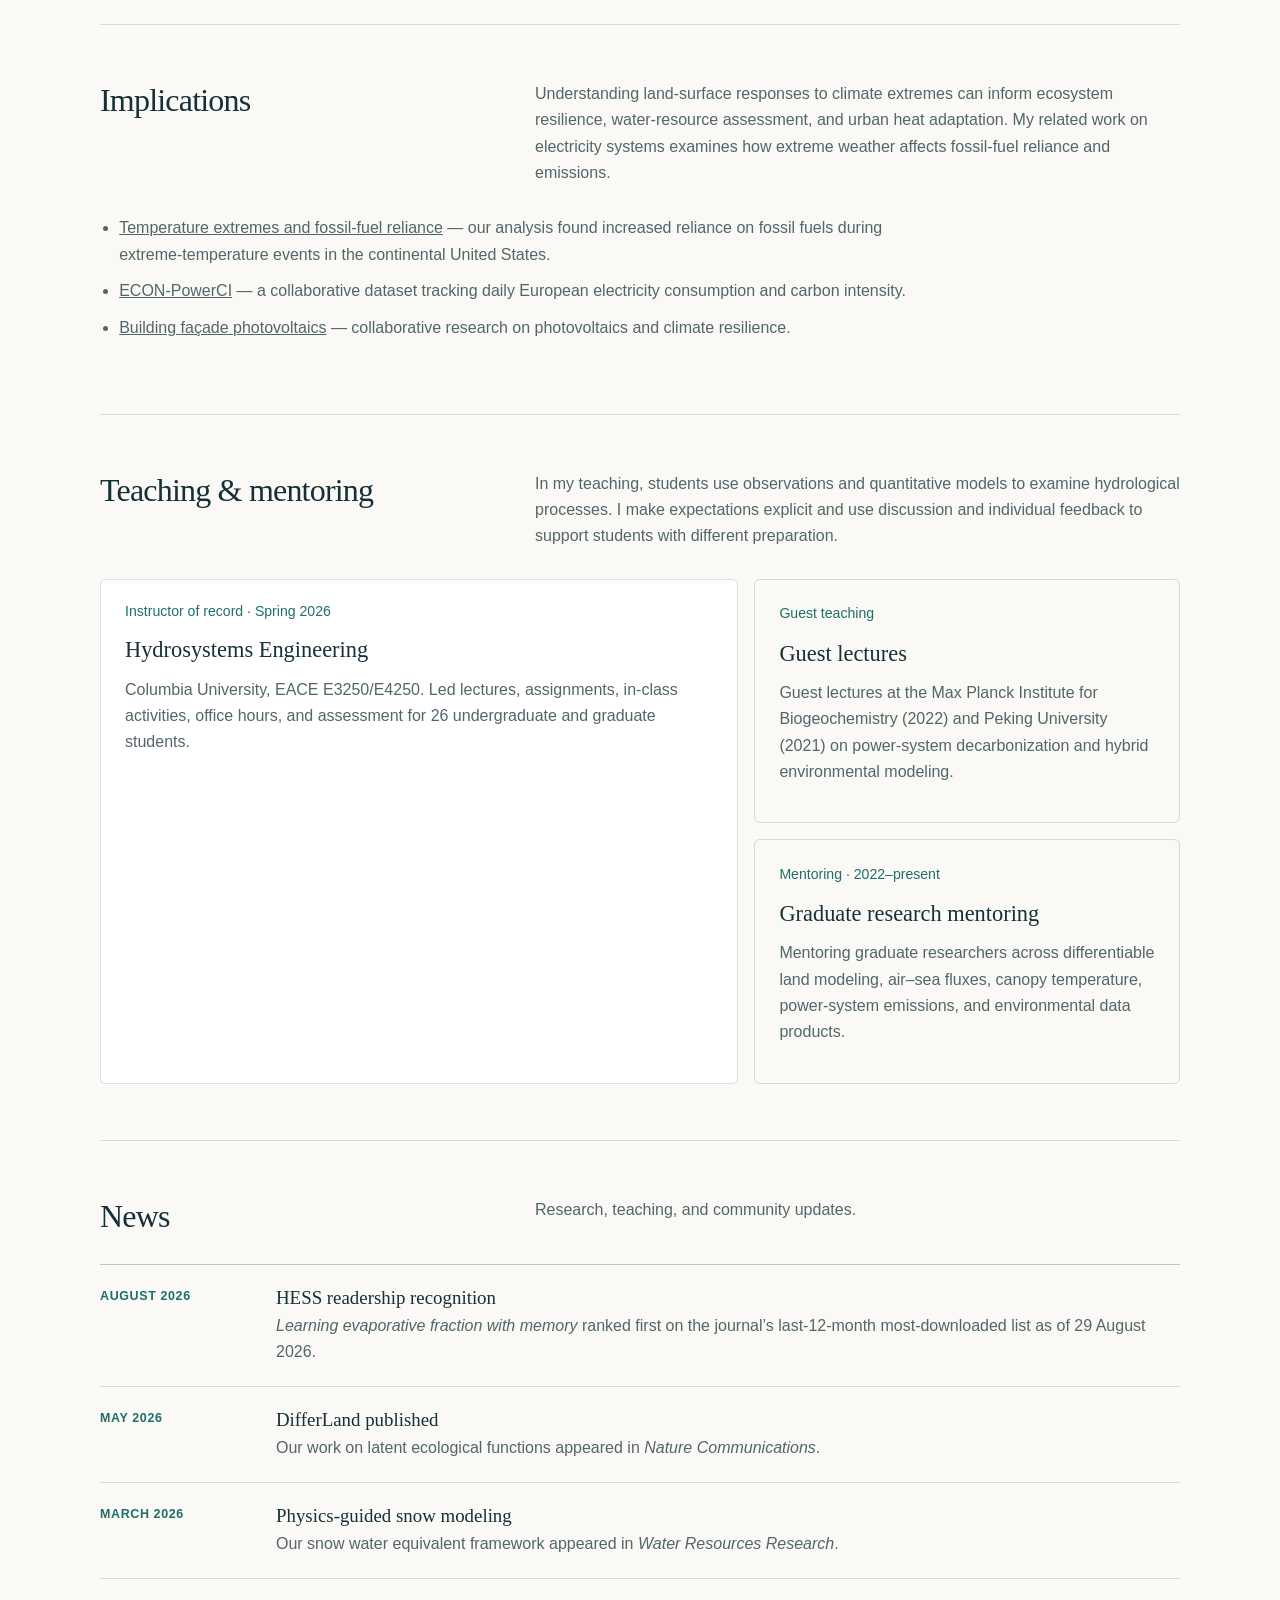
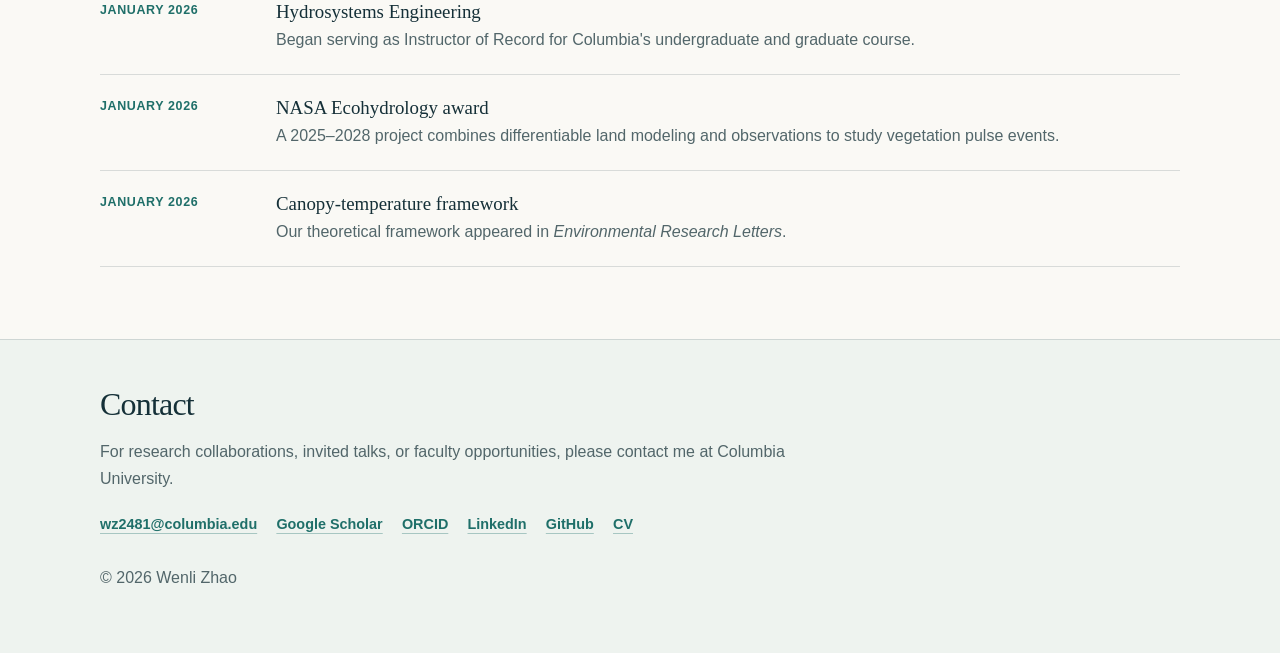
==== commit 92570fa3: "Align website with Earth system modeling research program" ====
--- a/index.html
+++ b/index.html
@@ -3,19 +3,19 @@
 <head>
   <meta charset="utf-8">
   <meta name="viewport" content="width=device-width, initial-scale=1">
-  <title>Wenli Zhao | Earth System Science &amp; Physics-Guided AI</title>
-  <meta name="description" content="Wenli Zhao develops physics-guided and interpretable AI to understand and predict coupled carbon, water, energy, and power systems.">
+  <title>Wenli Zhao | Interpretable &amp; Physics-Guided Machine Learning</title>
+  <meta name="description" content="Wenli Zhao develops interpretable and physics-guided machine learning for Earth system modeling, studying land-surface exchange, environmental memory, and ecosystem responses to climate extremes.">
   <meta name="theme-color" content="#103a42">
   <meta name="analytics-endpoint" content="https://wenli-site-api.wenlizhao.workers.dev">
   <meta property="og:type" content="website">
-  <meta property="og:title" content="Wenli Zhao | Earth System Science &amp; Physics-Guided AI">
-  <meta property="og:description" content="Observation-constrained science for climate, water, carbon, energy, and AI.">
+  <meta property="og:title" content="Wenli Zhao | Interpretable &amp; Physics-Guided Machine Learning">
+  <meta property="og:description" content="Interpretable and physics-guided machine learning for Earth system modeling. Land-surface exchange, environmental memory, and responses to climate extremes.">
   <meta property="og:url" content="https://zhaowilliam.github.io/">
-  <meta property="og:image" content="https://zhaowilliam.github.io/assets/images/earth-systems-og.jpg">
+  <meta property="og:image" content="https://zhaowilliam.github.io/assets/images/wenli-zhao.jpg">
   <meta name="twitter:card" content="summary_large_image">
-  <meta name="twitter:title" content="Wenli Zhao | Earth System Science &amp; Physics-Guided AI">
-  <meta name="twitter:description" content="Observation-constrained science for climate, water, carbon, energy, and AI.">
-  <meta name="twitter:image" content="https://zhaowilliam.github.io/assets/images/earth-systems-og.jpg">
+  <meta name="twitter:title" content="Wenli Zhao | Interpretable &amp; Physics-Guided Machine Learning">
+  <meta name="twitter:description" content="Interpretable and physics-guided machine learning for Earth system modeling. Land-surface exchange, environmental memory, and responses to climate extremes.">
+  <meta name="twitter:image" content="https://zhaowilliam.github.io/assets/images/wenli-zhao.jpg">
   <link rel="canonical" href="https://zhaowilliam.github.io/">
   <script type="application/ld+json">
   {
@@ -62,7 +62,9 @@
       "Climate extremes",
       "Remote sensing",
       "Physics-guided machine learning",
-      "Climate-energy systems"
+      "Interpretable machine learning",
+      "Environmental memory",
+      "Land-surface modeling"
     ]
   }
   </script>
@@ -71,7 +73,7 @@
   <script src="assets/navigation.js" defer></script>
   <script src="assets/site.js" defer></script>
 </head>
-<body data-analytics-page="home">
+<body class="academic-site" data-analytics-page="home">
   <a class="skip-link" href="#main">Skip to content</a>
 
   <header class="site-header">
@@ -98,12 +100,12 @@
     <section class="hero" id="top">
       <div class="hero-copy">
         <p class="eyebrow">Earth system scientist · Columbia University</p>
-        <h1>Turning Earth observations into <em>trustworthy predictions.</em></h1>
+        <h1>Interpretable and physics-guided Machine Learning for Earth system modeling</h1>
         <p class="hero-lede">
-          I develop observation-constrained, physics-guided, and interpretable AI to understand how climate extremes reshape coupled carbon, water, energy, and power systems.
+          I study how past weather and vegetation shape land-surface responses to drought, heat, and rainfall. I combine field observations, remote sensing, and process-based models with machine learning to understand these responses and improve their representation in Earth system models.
         </p>
         <div class="hero-actions">
-          <a class="button button-primary" href="#research">Explore my research</a>
+          <a class="button button-primary" href="#research">Research</a>
           <a class="button button-secondary" href="assets/documents/Wenli_Zhao_CV.pdf" data-analytics-event="cv_download" data-analytics-target="hero">Download CV</a>
         </div>
         <div class="profile-links" aria-label="Academic profiles">
@@ -129,10 +131,9 @@
 
     <section class="section" id="about">
       <div class="section-heading">
-        <p class="eyebrow">About</p>
-        <h2>Mechanisms first. Predictions that travel.</h2>
+        <h2>About</h2>
         <p>
-          I am an Associate Research Scientist in Earth and Environmental Engineering at Columbia University. I study how ecosystems, water, climate, and energy systems respond to environmental extremes, integrating field and flux-tower observations, satellite remote sensing, process-based models, and physics-guided and interpretable AI.
+          I am an Associate Research Scientist in the Department of Earth and Environmental Engineering at Columbia University. My research began with field measurements of water and heat exchange across dryland, mountain, and urban ecosystems. I now develop models that use observations and physical constraints to study environmental memory and ecosystem responses to climate extremes.
         </p>
       </div>
       <div class="path-grid" aria-label="Academic path">
@@ -159,100 +160,81 @@
 
     <section class="section job-market" aria-labelledby="job-market-heading">
       <div class="section-heading">
-        <p class="eyebrow">Faculty search · 2026–27</p>
-        <h2 id="job-market-heading">On the Academic Job Market</h2>
+        <h2 id="job-market-heading">Faculty opportunities</h2>
         <p>
-          I am seeking tenure-track faculty opportunities beginning in 2027. I welcome inquiries about academic positions, collaborations, and invited talks.
+          I am seeking tenure-track faculty opportunities beginning in 2027 in Earth system science, ecohydrology, and environmental modeling.
         </p>
       </div>
     </section>
 
     <section class="research-intro section" id="research">
       <div class="section-heading">
-        <p class="eyebrow">Research program</p>
-        <h2>Processes → Prediction → Decisions</h2>
-        <p>I connect field and satellite observations with physical models and machine learning, moving from mechanism discovery to actionable forecasts.</p>
+        <h2>Research directions</h2>
+        <p>My research asks what controls land-surface responses to climate extremes, how long those effects persist, and how to represent them in Earth system models. Interpretable and physics-guided machine learning connects three directions.</p>
       </div>
       <div class="research-grid">
         <article class="research-card">
           <span class="card-index">01</span>
-          <h3>Climate–biosphere dynamics</h3>
-          <p>Memory, adaptation, and thresholds in terrestrial carbon, water, and surface-energy exchange.</p>
-          <p class="card-tags">Ecohydrology · Extremes · Land–atmosphere coupling</p>
+          <h3>Land-surface exchange and environmental memory</h3>
+          <p>I investigate how antecedent water and thermal conditions, together with vegetation structure, shape evapotranspiration and surface energy partitioning. Combining observations with interpretable models, I aim to identify the physical processes and timescales that land models need to represent.</p>
+          <a href="#water-heat-exchange">Related work: water and heat exchange</a>
         </article>
         <article class="research-card">
           <span class="card-index">02</span>
-          <h3>Physics-guided AI</h3>
-          <p>Hybrid models that respect conservation laws, learn unresolved processes, and remain interpretable beyond the training climate.</p>
-          <p class="card-tags">Hybrid modeling · Explainable ML · Remote sensing</p>
+          <h3>Vegetation responses to extremes and recovery</h3>
+          <p>Building on memory-aware models and a NASA-funded project, I will examine when antecedent conditions buffer or amplify ecosystem responses to rainfall pulses, heatwaves, and drought. I want to understand how ecological thresholds govern carbon uptake, water use, and recovery after an event.</p>
+          <a href="#environmental-memory">Related work: environmental memory</a>
         </article>
         <article class="research-card">
           <span class="card-index">03</span>
-          <h3>Climate–energy resilience</h3>
-          <p>Near-real-time carbon analytics and climate stress tests for power systems, cities, and low-carbon transitions.</p>
-          <p class="card-tags">Power carbon · Urban climate · Decision support</p>
-        </article>
-      </div>
-    </section>
-
-    <section class="preview-note" aria-label="Selected credentials">
-      <div><strong>NASA</strong><span>Ecohydrology award</span></div>
-      <div><strong>27</strong><span>Peer-reviewed publications</span></div>
-      <div><strong>ESI Top 1%</strong><span>Highly Cited Paper</span></div>
-      <div><strong>#1</strong><span>HESS most downloaded · last 12 months</span></div>
+          <h3>Carbon–water–energy feedbacks in Earth system models</h3>
+          <p>I will use observation-constrained, differentiable modeling to incorporate environmental memory and ecological thresholds into land models while conserving mass and energy. I will test how these representations affect predictions of carbon sinks, water use, extremes, and land–atmosphere feedbacks.</p>
+          <a href="#differentiable-modeling">Related work: DifferLand</a>
+        </article>
+      </div>
     </section>
 
     <section class="section" id="featured-work">
       <div class="section-heading">
-        <p class="eyebrow">Featured work</p>
-        <h2>From scientific gaps to reusable insight</h2>
-        <p>Three examples show how I combine physical reasoning, environmental data, and machine learning to answer consequential Earth-system questions.</p>
+        <h2>Selected research contributions</h2>
+        <p>Three areas of published work provide the foundation for these directions.</p>
       </div>
       <div class="feature-list">
-        <article class="feature-story">
-          <div class="feature-meta"><span>01</span><p>Evapotranspiration<br>GRL · 2019</p></div>
+        <article class="feature-story" id="water-heat-exchange">
+          <div class="feature-meta"><span>01</span><p>Water &amp; heat exchange<br>GRL · 2019<br>ERL · 2026</p></div>
           <div class="feature-copy">
-            <h3>Physics-constrained machine learning</h3>
-            <p><strong>Problem:</strong> Flexible machine-learning estimates can violate the physical structure of land-surface exchange.</p>
-            <p><strong>Method:</strong> Embed physical constraints in a data-driven evapotranspiration model.</p>
-            <p><strong>Impact:</strong> An ESI Highly Cited Paper, placing it in the top 1% of Geosciences papers.</p>
-          </div>
-          <a class="feature-link" href="https://doi.org/10.1029/2019GL085291" target="_blank" rel="noopener" aria-label="Read Physics-constrained machine learning of evapotranspiration">Read paper ↗</a>
-        </article>
-        <article class="feature-story">
-          <div class="feature-meta"><span>02</span><p>Ecosystem memory<br>HESS · 2026</p></div>
+            <h3>Physics-guided modeling of water and heat exchange</h3>
+            <p>I integrated surface energy-balance and Penman–Monteith physics into machine learning for evapotranspiration. The model conserved surface energy and generalized better to hot and dry extremes excluded from training.</p>
+            <p>In student-led work, we also developed a <a href="https://doi.org/10.1088/1748-9326/ae33d3" target="_blank" rel="noopener">critical canopy-temperature framework</a> to improve remote-sensing estimates of evapotranspiration.</p>
+          </div>
+          <a class="feature-link" href="https://doi.org/10.1029/2019GL085291" target="_blank" rel="noopener" aria-label="Read Physics-constrained machine learning of evapotranspiration">GRL paper ↗</a>
+        </article>
+        <article class="feature-story" id="environmental-memory">
+          <div class="feature-meta"><span>02</span><p>Environmental memory<br>HESS · 2026<br>WRR · 2026</p></div>
           <div class="feature-copy">
-            <h3>Learning evaporative fraction with memory</h3>
-            <p><strong>Problem:</strong> Snapshot models miss how antecedent conditions shape surface-energy partitioning.</p>
-            <p><strong>Method:</strong> Learn evaporative fraction while explicitly representing environmental memory.</p>
-            <p><strong>Impact:</strong> Published in <em>Hydrology and Earth System Sciences</em>, volume 30, pages 5373–5394; selected as a Highlight Paper; ranked first on HESS's <a href="https://hess.copernicus.org/most_downloaded_recent.html" target="_blank" rel="noopener">Most downloaded · Last 12 months</a> list, with 21,319 views as of 29 August 2026. The <a href="https://egusphere.copernicus.org/preprints/2025/egusphere-2025-4082/#metrics" target="_blank" rel="noopener">EGUsphere preprint recorded <strong>4,524 PDF downloads</strong></a> as of its latest metrics update on 27 August 2026.</p>
-            <figure class="ranking-snapshot">
-              <a href="https://hess.copernicus.org/most_downloaded_recent.html" target="_blank" rel="noopener" aria-label="Open the live HESS Most downloaded list">
-                <img src="assets/images/hess-most-downloaded-2026-08-29.png" alt="HESS Most downloaded page showing Learning evaporative fraction with memory first on the Last 12 months list with 21,319 views" width="1265" height="712" loading="lazy">
-              </a>
-              <figcaption>HESS Most downloaded · Last 12 months, accessed 29 August 2026. The paper appears first with 21,319 views; its <a href="https://egusphere.copernicus.org/preprints/2025/egusphere-2025-4082/#metrics" target="_blank" rel="noopener">EGUsphere preprint had 4,524 PDF downloads</a> as of the 27 August 2026 metrics update. <a href="https://hess.copernicus.org/most_downloaded_recent.html" target="_blank" rel="noopener">View the live list</a>. Source: HESS/Copernicus Publications.</figcaption>
-            </figure>
-          </div>
-          <a class="feature-link" href="https://doi.org/10.5194/hess-30-5373-2026" target="_blank" rel="noopener" aria-label="Read Learning evaporative fraction with memory">Read paper ↗</a>
-        </article>
-        <article class="feature-story">
-          <div class="feature-meta"><span>03</span><p>Climate &amp; power<br>CEE · 2023</p></div>
+            <h3>Environmental memory in responses to climate extremes</h3>
+            <p>I developed an explainable recurrent model of evaporative fraction that uses meteorological histories to represent responses to rainfall and subsequent drying. Differences in memory among ecosystems suggested roles for water storage and plant water-use strategies.</p>
+            <p>For snow, coupling a land model with an observation-constrained recurrent model improved <a href="https://doi.org/10.1029/2025WR041406" target="_blank" rel="noopener">snow water equivalent simulations</a>, especially in mountain environments.</p>
+          </div>
+          <a class="feature-link" href="https://doi.org/10.5194/hess-30-5373-2026" target="_blank" rel="noopener" aria-label="Read Learning evaporative fraction with memory">HESS paper ↗</a>
+        </article>
+        <article class="feature-story" id="differentiable-modeling">
+          <div class="feature-meta"><span>03</span><p>Differentiable modeling<br>Nature Communications<br>2026</p></div>
           <div class="feature-copy">
-            <h3>Extreme heat and fossil-fuel reliance</h3>
-            <p><strong>Problem:</strong> How do temperature extremes alter power generation and progress toward decarbonization?</p>
-            <p><strong>Method:</strong> Analyze temperature extremes alongside power-generation and emissions observations.</p>
-            <p><strong>Impact:</strong> Revealed increased fossil-fuel reliance during extreme-temperature events across the continental United States. <a href="https://nature.altmetric.com/details/157439827" target="_blank" rel="noopener">Ranked in the 94th percentile among all research outputs tracked by Altmetric</a>.</p>
-          </div>
-          <a class="feature-link" href="https://doi.org/10.1038/s43247-023-01147-z" target="_blank" rel="noopener" aria-label="Read Reliance on fossil fuels increases during extreme temperature events">Read paper ↗</a>
+            <h3>Observation-constrained differentiable land modeling</h3>
+            <p>I co-developed DifferLand, a differentiable land model that learns environmental controls on ecological functions and carbon–water exchange from global observations. My contributions included parameter-identifiability analysis and interpretation.</p>
+            <p>I am applying this framework to hydroclimatic pulses and Amazon forest responses to El Niño, examining carbon–water coupling and recovery.</p>
+          </div>
+          <a class="feature-link" href="https://doi.org/10.1038/s41467-026-73395-4" target="_blank" rel="noopener" aria-label="Read Differentiable land model reveals global environmental controls on latent ecological functions">DifferLand paper ↗</a>
         </article>
       </div>
     </section>
 
     <section class="section" id="videos">
       <div class="section-heading">
-        <p class="eyebrow">Research in Motion</p>
+        <p class="eyebrow">Research video</p>
         <h2>How does an ecosystem remember climate?</h2>
-        <p>Two short visual formats introduce the memory-aware modeling behind my HESS Highlight Paper, from a 14-second research teaser to the complete video abstract.</p>
+        <p>A video abstract and short excerpt explain the environmental-memory analysis in our evaporative-fraction study.</p>
       </div>
       <div class="media-grid">
         <article class="media-card">
@@ -266,7 +248,7 @@
           <div class="media-copy">
             <p class="publication-meta">HESS Highlight Paper · Official video abstract</p>
             <h3>Learning evaporative fraction with memory</h3>
-            <p>The complete video abstract explains how interpretable, memory-aware AI reveals ecosystem memory across timescales.</p>
+            <p>The video explains how the model uses meteorological histories and compares environmental memory across ecosystems.</p>
             <p class="media-links">
               <a href="https://doi.org/10.5446/73776" target="_blank" rel="noopener" data-counter="zhaowilliam.hess-video.doi.live.2026" data-analytics-event="video_doi_click" data-analytics-target="home-video-card">Video DOI ↗</a>
               <a href="https://doi.org/10.5194/hess-30-5373-2026" target="_blank" rel="noopener">Paper DOI ↗</a>
@@ -284,8 +266,8 @@
           </div>
           <div class="media-copy">
             <p class="publication-meta">Visual teaser · 14 seconds</p>
-            <h3>Diagnosing the pulse of an ecosystem</h3>
-            <p>A compact visual tour of environmental signals and evaporative-fraction memory across the year.</p>
+            <h3>Evaporative fraction through the year</h3>
+            <p>A short excerpt showing environmental conditions and evaporative-fraction memory across the year.</p>
             <p class="media-credit">Excerpt from <em>Learning evaporative fraction with memory</em>. <a href="https://creativecommons.org/licenses/by/4.0/" target="_blank" rel="noopener">CC BY 4.0</a>.</p>
           </div>
         </article>
@@ -298,16 +280,15 @@
         <div class="funding-copy">
           <h2 id="nasa-heading">Differentiable land modeling for vegetation pulse events</h2>
           <p>NASA ROSES-2024 A.63 Ecohydrology, Grant 80NSSC26K0079: <em>Enhancing Mechanistic Understanding of Vegetation-Environment Interactions During Pulse Events with a Differentiable Land Model and Observations.</em></p>
-          <p class="funding-details"><strong>Columbia institutional PI / project Co-Investigator</strong><span>$694,276 total award</span><span>3 of 46 proposals selected</span></p>
+          <p class="funding-details"><strong>Columbia institutional PI / project Co-Investigator</strong><span>$694,276 total award</span></p>
         </div>
       </article>
     </section>
 
     <section class="section" id="publications">
       <div class="section-heading">
-        <p class="eyebrow">Selected publications</p>
-        <h2>Recent and representative research</h2>
-        <p>Selected first-, corresponding-, student-led, and collaborative work. <a href="publications.html">View the complete publication record.</a></p>
+        <h2>Selected publications</h2>
+        <p>Papers on land-surface processes and modeling. <a href="publications.html">The complete publication record</a> also includes collaborative and energy-system research.</p>
       </div>
       <div class="publication-list">
         <article class="publication-item">
@@ -321,21 +302,11 @@
           <a href="https://doi.org/10.1029/2025WR041406" target="_blank" rel="noopener">DOI ↗</a>
         </article>
         <article class="publication-item">
-          <p class="publication-meta">2025 · Scientific Data</p>
-          <div><h3>ECON-PowerCI</h3><p>Zhang, S., <strong>Zhao, W.</strong>, et al. A near-real-time daily European power consumption and carbon-intensity dataset.</p></div>
-          <a href="https://doi.org/10.1038/s41597-025-05978-7" target="_blank" rel="noopener">DOI ↗</a>
-        </article>
-        <article class="publication-item">
           <p class="publication-meta">2026 · Environmental Research Letters</p>
           <div><h3>Critical canopy temperature</h3><p>Shi, Z., <strong>Zhao, W.</strong>, et al. A theoretical framework for remote-sensing-based evapotranspiration.</p></div>
           <a href="https://doi.org/10.1088/1748-9326/ae33d3" target="_blank" rel="noopener">DOI ↗</a>
         </article>
         <article class="publication-item">
-          <p class="publication-meta">2023 · Communications Earth &amp; Environment</p>
-          <div><h3>Fossil fuels during temperature extremes</h3><p><strong>Zhao, W.</strong>, Zhu, B., Davis, S. J., Ciais, P., et al.</p></div>
-          <a href="https://doi.org/10.1038/s43247-023-01147-z" target="_blank" rel="noopener">DOI ↗</a>
-        </article>
-        <article class="publication-item">
           <p class="publication-meta">2019 · GRL · ESI Top 1%</p>
           <div><h3>Physics-constrained machine learning of evapotranspiration</h3><p><strong>Zhao, W.</strong>, Gentine, P., Reichstein, M., et al. 46, 14496–14507.</p></div>
           <a href="https://doi.org/10.1029/2019GL085291" target="_blank" rel="noopener">DOI ↗</a>
@@ -345,20 +316,26 @@
           <div><h3>Differentiable land modeling</h3><p>Fang, J., Bowman, K., <strong>Zhao, W.</strong>, Lian, X., &amp; Gentine, P. Global environmental controls on latent ecological functions.</p></div>
           <a href="https://doi.org/10.1038/s41467-026-73395-4" target="_blank" rel="noopener">DOI ↗</a>
         </article>
-        <article class="publication-item">
-          <p class="publication-meta">2026 · Nature Climate Change</p>
-          <div><h3>Façade photovoltaics and climate resilience</h3><p>Jiang, H., Yao, L., Qin, J., <strong>Zhao, W.</strong>, et al.</p></div>
-          <a href="https://doi.org/10.1038/s41558-026-02606-z" target="_blank" rel="noopener">DOI ↗</a>
-        </article>
       </div>
       <p class="section-action"><a class="button button-secondary" href="publications.html">Complete publication record</a></p>
     </section>
 
+    <section class="section implications" id="implications">
+      <div class="section-heading">
+        <h2>Implications</h2>
+        <p>Understanding land-surface responses to climate extremes can inform ecosystem resilience, water-resource assessment, and urban heat adaptation. My related work on electricity systems examines how extreme weather affects fossil-fuel reliance and emissions.</p>
+      </div>
+      <ul>
+        <li><a href="https://doi.org/10.1038/s43247-023-01147-z" target="_blank" rel="noopener">Temperature extremes and fossil-fuel reliance</a> — our analysis found increased reliance on fossil fuels during extreme-temperature events in the continental United States.</li>
+        <li><a href="https://doi.org/10.1038/s41597-025-05978-7" target="_blank" rel="noopener">ECON-PowerCI</a> — a collaborative dataset tracking daily European electricity consumption and carbon intensity.</li>
+        <li><a href="https://doi.org/10.1038/s41558-026-02606-z" target="_blank" rel="noopener">Building façade photovoltaics</a> — collaborative research on photovoltaics and climate resilience.</li>
+      </ul>
+    </section>
+
     <section class="section" id="teaching">
       <div class="section-heading">
-        <p class="eyebrow">Teaching &amp; mentoring</p>
-        <h2>Connecting first principles to real systems</h2>
-        <p>I teach students to move fluently between environmental processes, quantitative models, observations, and decisions.</p>
+        <h2>Teaching &amp; mentoring</h2>
+        <p>In my teaching, students use observations and quantitative models to examine hydrological processes. I make expectations explicit and use discussion and individual feedback to support students with different preparation.</p>
       </div>
       <div class="teaching-layout">
         <article class="teaching-primary">
@@ -368,12 +345,12 @@
         </article>
         <article class="teaching-item">
           <span class="card-index">Guest teaching</span>
-          <h3>AI, extremes, and energy</h3>
+          <h3>Guest lectures</h3>
           <p>Guest lectures at the Max Planck Institute for Biogeochemistry (2022) and Peking University (2021) on power-system decarbonization and hybrid environmental modeling.</p>
         </article>
         <article class="teaching-item">
           <span class="card-index">Mentoring · 2022–present</span>
-          <h3>Independent, collaborative researchers</h3>
+          <h3>Graduate research mentoring</h3>
           <p>Mentoring graduate researchers across differentiable land modeling, air–sea fluxes, canopy temperature, power-system emissions, and environmental data products.</p>
         </article>
       </div>
@@ -381,12 +358,11 @@
 
     <section class="section" id="news">
       <div class="section-heading">
-        <p class="eyebrow">News</p>
-        <h2>Recent milestones</h2>
+        <h2>News</h2>
         <p>Research, teaching, and community updates.</p>
       </div>
       <div class="news-list">
-        <article><time datetime="2026-08-29">August 2026</time><div><h3>HESS paper leads most-downloaded list</h3><p><em>Learning evaporative fraction with memory</em>, a HESS Highlight Paper, ranked first on the journal's last-12-month most-downloaded list with 21,319 views; its EGUsphere preprint had 4,524 PDF downloads.</p></div></article>
+        <article><time datetime="2026-08-29">August 2026</time><div><h3>HESS readership recognition</h3><p><em>Learning evaporative fraction with memory</em> ranked first on the journal’s last-12-month most-downloaded list as of 29 August 2026.</p></div></article>
         <article><time datetime="2026-05">May 2026</time><div><h3>DifferLand published</h3><p>Our work on latent ecological functions appeared in <em>Nature Communications</em>.</p></div></article>
         <article><time datetime="2026-03">March 2026</time><div><h3>Physics-guided snow modeling</h3><p>Our snow water equivalent framework appeared in <em>Water Resources Research</em>.</p></div></article>
         <article><time datetime="2026-01">January 2026</time><div><h3>Hydrosystems Engineering</h3><p>Began serving as Instructor of Record for Columbia's undergraduate and graduate course.</p></div></article>
@@ -398,9 +374,8 @@
 
   <footer class="site-footer" id="contact">
     <div class="footer-inner">
-    <p class="eyebrow">Contact</p>
-    <h2>Let’s connect across disciplines.</h2>
-    <p>I welcome conversations about faculty opportunities, research collaborations, students, and shared Earth-system questions.</p>
+    <h2>Contact</h2>
+    <p>For research collaborations, invited talks, or faculty opportunities, please contact me at Columbia University.</p>
     <div class="profile-links" aria-label="Contact and profile links">
       <a href="mailto:wz2481@columbia.edu">wz2481@columbia.edu</a>
       <a href="https://scholar.google.com/citations?user=JUkXETsAAAAJ&amp;hl=en" target="_blank" rel="noopener">Google Scholar</a>
--- a/assets/site.css
+++ b/assets/site.css
@@ -160,13 +160,13 @@
 
 .hero {
   display: grid;
-  grid-template-columns: minmax(0, 1.35fr) minmax(18rem, 0.65fr);
-  gap: clamp(3rem, 8vw, 7rem);
+  grid-template-columns: minmax(0, 1fr) 17rem;
+  gap: clamp(2.5rem, 5vw, 5rem);
   align-items: center;
   width: min(calc(100% - 3rem), var(--max));
-  min-height: 720px;
+  min-height: auto;
   margin: 0 auto;
-  padding: 5.6rem 0 6.4rem;
+  padding: 3.8rem 0 4rem;
 }
 
 .eyebrow {
@@ -268,24 +268,13 @@
 .hero-profile {
   position: relative;
   justify-self: end;
-  width: min(100%, 22rem);
-}
-
-.hero-profile::before {
-  content: "";
-  position: absolute;
-  inset: -1.3rem 1.8rem 5.8rem -1.6rem;
-  z-index: -1;
-  border: 1px solid rgba(217, 154, 62, 0.56);
-  border-radius: 48% 48% 2.5rem 2.5rem;
-  transform: rotate(-3deg);
+  width: min(100%, 17rem);
 }
 
 .portrait-shell {
   overflow: hidden;
   aspect-ratio: 4 / 5;
-  border-radius: 48% 48% 2.5rem 2.5rem;
-  box-shadow: var(--shadow);
+  border-radius: 0.35rem;
   background: var(--paper-deep);
 }
 
@@ -297,15 +286,8 @@
 }
 
 .profile-card {
-  position: relative;
-  width: 92%;
-  margin: -3.4rem 0 0 -2.2rem;
-  padding: 1.15rem 1.3rem;
-  border: 1px solid rgba(255, 255, 255, 0.75);
-  border-radius: 1.1rem;
-  background: rgba(255, 254, 250, 0.91);
-  box-shadow: 0 15px 45px rgba(16, 58, 66, 0.12);
-  backdrop-filter: blur(14px);
+  margin: 0.8rem 0 0;
+  padding: 0;
 }
 
 .profile-card p {
@@ -388,22 +370,16 @@
 
 .research-grid {
   display: grid;
-  grid-template-columns: repeat(3, 1fr);
-  gap: 1rem;
+  grid-template-columns: repeat(3, minmax(0, 1fr));
+  gap: 2rem;
 }
 
 .research-card {
-  min-height: 18rem;
-  padding: 1.7rem;
-  border: 1px solid var(--line);
-  border-radius: 1.35rem;
-  background: rgba(255, 254, 250, 0.68);
-  transition: transform 180ms ease, background 180ms ease;
-}
-
-.research-card:hover { transform: translateY(-4px); background: var(--white); }
-.card-index { color: var(--amber); font-family: Georgia, serif; font-size: 1.05rem; }
-.research-card h3 { margin: 2.5rem 0 0.9rem; font-size: 1.62rem; }
+  padding: 1.25rem 0 0;
+  border-top: 1px solid var(--line-strong);
+}
+.card-index { color: var(--teal); font-size: 0.88rem; }
+.research-card h3 { margin: 0.65rem 0 0.8rem; font-size: 1.45rem; }
 .research-card p { color: var(--ink-soft); }
 .research-card > a { color: var(--teal); font-weight: 720; text-underline-offset: 0.22rem; }
 
@@ -437,17 +413,17 @@
 
 .feature-story {
   display: grid;
-  grid-template-columns: 10.5rem minmax(0, 1fr) auto;
-  gap: clamp(1.5rem, 4vw, 4rem);
+  grid-template-columns: 8.5rem minmax(0, 1fr) auto;
+  gap: clamp(1.5rem, 3vw, 2.5rem);
   align-items: start;
-  padding: 2.3rem 0;
+  padding: 1.8rem 0;
   border-bottom: 1px solid var(--line);
 }
 
 .feature-meta { display: flex; gap: 0.8rem; color: var(--ink-soft); }
-.feature-meta span { color: var(--amber); font-family: Georgia, serif; font-size: 1.4rem; }
+.feature-meta span { color: var(--teal); font-size: 0.9rem; }
 .feature-meta p { margin: 0; font-size: 0.76rem; line-height: 1.5; text-transform: uppercase; letter-spacing: 0.06em; }
-.feature-copy h3 { max-width: 25ch; margin: 0 0 1rem; font-size: clamp(1.65rem, 3vw, 2.5rem); }
+.feature-copy h3 { margin: 0 0 0.75rem; font-size: 1.5rem; }
 .feature-copy p { max-width: 52rem; margin-bottom: 0.48rem; color: var(--ink-soft); }
 .feature-link { align-self: center; white-space: nowrap; }
 
@@ -466,8 +442,8 @@
 .media-card {
   overflow: hidden;
   border: 1px solid var(--line);
-  border-radius: 1.4rem;
-  background: rgba(255, 254, 250, 0.72);
+  border-radius: 0.35rem;
+  background: var(--white);
 }
 
 .media-frame {
@@ -545,7 +521,7 @@
 
 .media-copy { padding: 1.5rem; }
 .media-copy .publication-meta { margin-bottom: 0.55rem; color: var(--teal); font-size: 0.73rem; font-weight: 760; letter-spacing: 0.045em; text-transform: uppercase; }
-.media-copy h3 { margin-bottom: 0.75rem; font-family: Georgia, "Times New Roman", serif; font-size: 1.65rem; font-weight: 500; }
+.media-copy h3 { margin-bottom: 0.75rem; font-family: Georgia, "Times New Roman", serif; font-size: 1.4rem; font-weight: 500; }
 .media-copy > p { color: var(--ink-soft); }
 .media-links { display: flex; flex-wrap: wrap; gap: 0.55rem 1.1rem; }
 .media-links a,
@@ -553,36 +529,21 @@
 .media-credit { margin-bottom: 0; font-size: 0.77rem; line-height: 1.55; }
 
 .funding-band {
-  position: relative;
-  display: grid;
-  grid-template-columns: 10rem minmax(0, 1fr);
-  gap: clamp(2rem, 5vw, 5rem);
-  overflow: hidden;
-  padding: clamp(2rem, 5vw, 4.5rem);
-  border-radius: 2rem;
-  color: var(--white);
-  background: var(--teal-dark);
-  box-shadow: var(--shadow);
-}
-
-.funding-band::after {
-  content: "";
-  position: absolute;
-  width: 18rem;
-  height: 18rem;
-  right: -5rem;
-  bottom: -8rem;
-  border: 1px solid rgba(255, 254, 250, 0.2);
-  border-radius: 50%;
-  box-shadow: 0 0 0 3rem rgba(145, 165, 141, 0.08), 0 0 0 6rem rgba(217, 154, 62, 0.06);
+  display: grid;
+  grid-template-columns: 8rem minmax(0, 1fr);
+  gap: 2rem;
+  padding: 1.8rem 2rem;
+  border-left: 3px solid var(--teal);
+  color: var(--ink);
+  background: #eef3ef;
 }
 
 .funding-label { position: relative; z-index: 1; }
-.funding-label span { color: var(--amber); font-family: Georgia, serif; font-size: 2.1rem; }
-.funding-label p { margin-top: 0.45rem; color: rgba(255, 254, 250, 0.7); font-size: 0.76rem; text-transform: uppercase; letter-spacing: 0.08em; }
+.funding-label span { color: var(--teal); font-size: 1.35rem; font-weight: 650; }
+.funding-label p { margin-top: 0.45rem; color: var(--ink-soft); font-size: 0.82rem; }
 .funding-copy { position: relative; z-index: 1; }
-.funding-copy h2 { max-width: 18ch; margin-bottom: 1.2rem; font-size: clamp(2.1rem, 4.7vw, 4rem); }
-.funding-copy > p { max-width: 52rem; color: rgba(255, 254, 250, 0.76); }
+.funding-copy h2 { margin-bottom: 1rem; font-size: 1.65rem; }
+.funding-copy > p { max-width: 52rem; color: var(--ink-soft); }
 .funding-details { display: flex; flex-wrap: wrap; gap: 0.5rem 1.5rem; margin: 1.7rem 0 0 !important; font-size: 0.87rem; }
 
 .publication-list { border-top: 1px solid var(--line-strong); }
@@ -610,22 +571,20 @@
 
 .teaching-primary,
 .teaching-item {
-  padding: 1.8rem;
+  padding: 1.3rem 1.5rem;
   border: 1px solid var(--line);
-  border-radius: 1.3rem;
-  background: rgba(255, 254, 250, 0.68);
+  border-radius: 0.35rem;
 }
 
 .teaching-primary {
   grid-row: span 2;
   display: flex;
   flex-direction: column;
-  justify-content: flex-end;
-  min-height: 27rem;
-  background: linear-gradient(145deg, rgba(31, 111, 105, 0.10), rgba(255, 254, 250, 0.78));
-}
-
-.teaching-layout h3 { margin: 1.8rem 0 0.8rem; font-size: 1.65rem; }
+  justify-content: flex-start;
+  background: var(--white);
+}
+
+.teaching-layout h3 { margin: 0.8rem 0; font-size: 1.4rem; }
 .teaching-layout p { color: var(--ink-soft); }
 
 .news-list { border-top: 1px solid var(--line-strong); }
@@ -698,11 +657,6 @@
 }
 .private-map-detail { min-height: 1.7rem; margin-top: 0.8rem; color: var(--ink-soft); font-size: 0.88rem; }
 .private-map-detail[hidden] { display: none; }
-.policy-page { max-width: 52rem; }
-.policy-page h1 { max-width: 11ch; }
-.policy-page h2 { margin-top: 2.6rem; font-size: 1.7rem; }
-.policy-page p { color: var(--ink-soft); }
-.policy-page a { color: var(--teal); font-weight: 680; }
 
 /* Publications page */
 main > .section:first-child:not(#about) { padding-top: 7rem; padding-bottom: 4rem; }
@@ -725,21 +679,67 @@
 main .section > ol li::marker { color: var(--amber); font-family: Georgia, serif; }
 main .section > ol strong { color: var(--ink); }
 
+/* Public pages use a quieter academic layout; dashboard styles stay independent. */
+.academic-site {
+  --max: 1080px;
+  --paper: #faf9f5;
+  --white: #ffffff;
+  background: var(--paper);
+}
+
+.academic-site .site-header { background: var(--paper); backdrop-filter: none; }
+.academic-site .site-nav .nav-cv { border-radius: 0.25rem; }
+.academic-site .eyebrow { margin-bottom: 0.7rem; font-size: 0.84rem; font-weight: 650; letter-spacing: 0.025em; text-transform: none; }
+.academic-site h1 { max-width: 25ch; margin-bottom: 1.3rem; font-size: clamp(2.35rem, 3.6vw, 3.1rem); line-height: 1.13; letter-spacing: -0.025em; }
+.academic-site h2 { font-size: 2rem; line-height: 1.2; letter-spacing: -0.025em; }
+.academic-site .hero-lede { margin-bottom: 1.5rem; font-size: 1.05rem; line-height: 1.7; }
+.academic-site .hero-actions { margin-bottom: 1.4rem; }
+.academic-site .button { min-height: 2.7rem; padding: 0.6rem 1rem; border-radius: 0.25rem; box-shadow: none; font-size: 0.9rem; font-weight: 650; transition: background 160ms ease; }
+.academic-site .button:hover,
+.academic-site .button:focus-visible { transform: none; }
+.academic-site .section { padding: 3.5rem 0; scroll-margin-top: 5rem; }
+.academic-site .feature-story { scroll-margin-top: 6rem; }
+.academic-site main ol a { overflow-wrap: anywhere; }
+.academic-site .section-heading { grid-template-columns: 0.75fr 1.25fr; gap: 0.7rem 3rem; margin-bottom: 1.8rem; align-items: start; }
+.academic-site .section-heading > p:last-child { font-size: 1rem; }
+.academic-site .job-market { padding-block: 1.8rem; }
+.academic-site .job-market .section-heading { margin-bottom: 0; }
+.academic-site .job-market h2 { font-size: 1.5rem; }
+.academic-site .funding-copy h2 { font-size: 1.65rem; }
+.academic-site .card-tags { margin-top: 1rem; font-weight: 600; letter-spacing: 0; }
+.academic-site .site-footer { margin-top: 1rem; color: var(--ink); background: #eef3ef; border-top: 1px solid var(--line); }
+.academic-site .footer-inner,
+.academic-site .site-footer > .section { padding: 2.8rem 0; }
+.academic-site .site-footer p { color: var(--ink-soft); }
+.academic-site .site-footer .eyebrow,
+.academic-site .site-footer .profile-links a { color: var(--teal); }
+.academic-site .site-footer .profile-links { margin: 1.3rem 0 1.8rem; }
+.academic-site main > .section:first-child:not(#about) { padding-top: 3.5rem; padding-bottom: 2.5rem; }
+.academic-site main > .section:first-child:not(#about) h1 { max-width: none; font-size: 2.8rem; }
+.academic-site #implications > p,
+.academic-site #implications > ul { max-width: 52rem; color: var(--ink-soft); }
+.academic-site #implications > ul { padding-left: 1.2rem; }
+.academic-site #implications li + li { margin-top: 0.65rem; }
+
 @media (max-width: 900px) {
+  .academic-site .section { padding: 2.8rem 0; }
+  .academic-site .section-heading { grid-template-columns: 1fr; gap: 0.7rem; }
+  .academic-site .job-market { padding-block: 1.6rem; }
+  .academic-site h1 { font-size: 2.35rem; }
   .site-header { width: min(calc(100% - 2rem), var(--max)); }
   .site-nav { max-width: calc(100vw - 6.5rem); overflow-x: auto; padding-bottom: 0.2rem; scrollbar-width: none; }
   .site-nav::-webkit-scrollbar { display: none; }
   .site-nav a { font-size: 0.78rem; }
-  .hero { grid-template-columns: 1fr; width: min(calc(100% - 2rem), var(--max)); min-height: auto; padding: 4.6rem 0 5.4rem; }
+  .hero { grid-template-columns: minmax(0, 1fr) 14rem; width: min(calc(100% - 2rem), var(--max)); gap: 2rem; padding: 3rem 0; }
   h1 { max-width: 12ch; }
-  .hero-profile { justify-self: start; width: min(84vw, 22rem); margin: 1rem 0 0 1.4rem; }
+  .hero-profile { width: 100%; margin: 0; }
   .section { width: min(calc(100% - 2rem), var(--max)); padding: 5.5rem 0; }
   .job-market { padding-block: 2.25rem; }
   .section-heading { grid-template-columns: 1fr; row-gap: 1.25rem; }
   .research-grid { grid-template-columns: 1fr; }
   .media-grid { grid-template-columns: 1fr; }
   .research-card { min-height: auto; }
-  .research-card h3 { margin-top: 1.6rem; }
+  .research-card h3 { margin-top: 0.65rem; }
   .path-grid { grid-template-columns: 1fr; }
   .path-item,
   .path-item + .path-item { padding: 1.35rem 0; border-left: 0; border-bottom: 1px solid var(--line); }
@@ -750,7 +750,7 @@
   .publication-item { grid-template-columns: 9rem minmax(0, 1fr); }
   .publication-item > a { grid-column: 2; justify-self: start; }
   .teaching-layout { grid-template-columns: 1fr; }
-  .teaching-primary { grid-row: auto; min-height: 20rem; }
+  .teaching-primary { grid-row: auto; }
   .preview-note { grid-template-columns: 1fr 1fr; width: min(calc(100% - 2rem), var(--max)); }
   .preview-note div:nth-child(2) { border-right: 0; }
   .preview-note div:nth-child(-n+2) { border-bottom: 1px solid var(--line); }
@@ -804,19 +804,23 @@
 }
 
 @media (max-width: 590px) {
+  .academic-site h1 { max-width: 25ch; font-size: 2.05rem; }
+  .academic-site h2 { font-size: 1.8rem; }
+  .academic-site main > .section:first-child:not(#about) h1 { font-size: 2.3rem; }
   .private-map {
     height: 50vh;
     min-height: 17rem;
   }
 
-  .hero { padding-top: 3.7rem; }
+  .hero { grid-template-columns: 1fr; padding-top: 2.2rem; }
+  .hero-profile { justify-self: start; width: 15rem; }
   h1 { font-size: clamp(2.85rem, 14vw, 4.6rem); }
   .feature-story,
   .publication-item { grid-template-columns: 1fr; gap: 0.8rem; }
   .feature-link,
   .publication-item > a { grid-column: 1; }
   .feature-meta { align-items: baseline; }
-  .funding-band { border-radius: 1.4rem; }
+  .funding-band { padding: 1.3rem; }
   .funding-details { display: grid; }
   .news-list article { grid-template-columns: 1fr; gap: 0.25rem; }
   .preview-note strong { font-size: 1.12rem; }
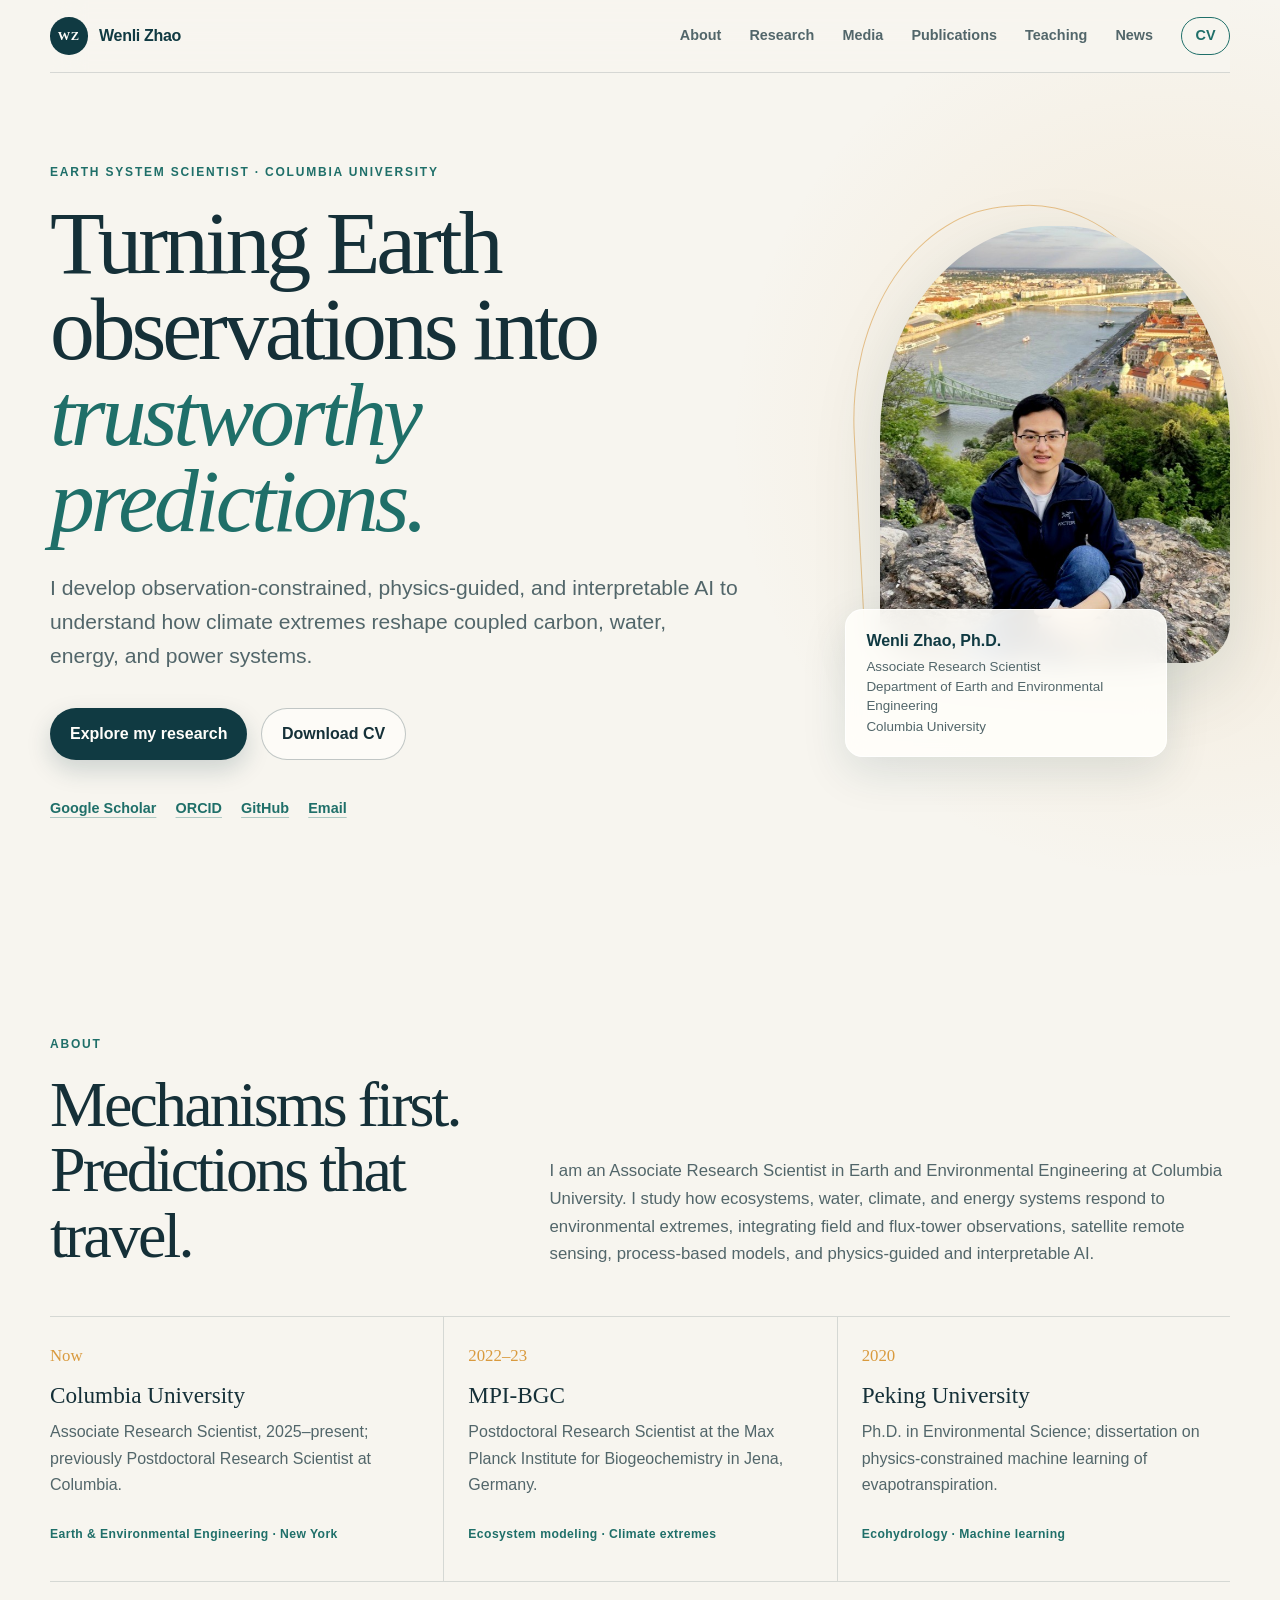
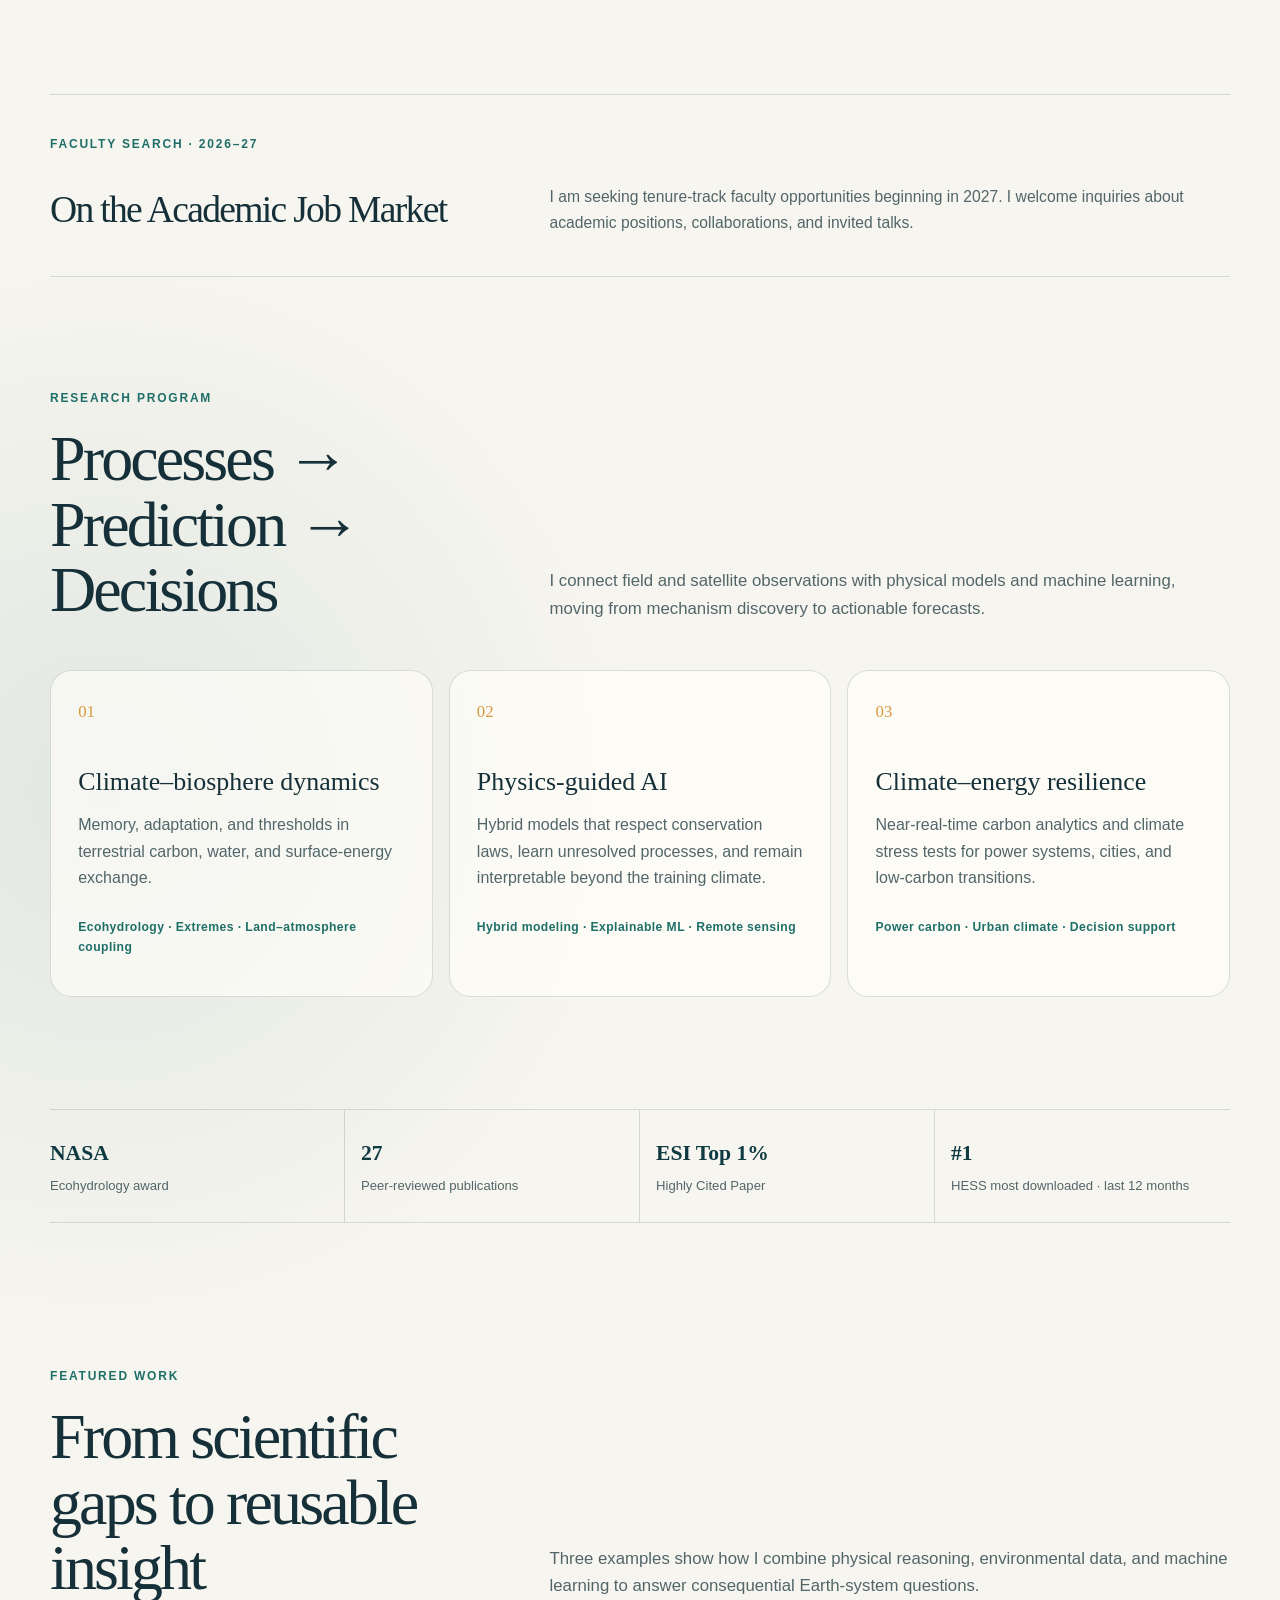
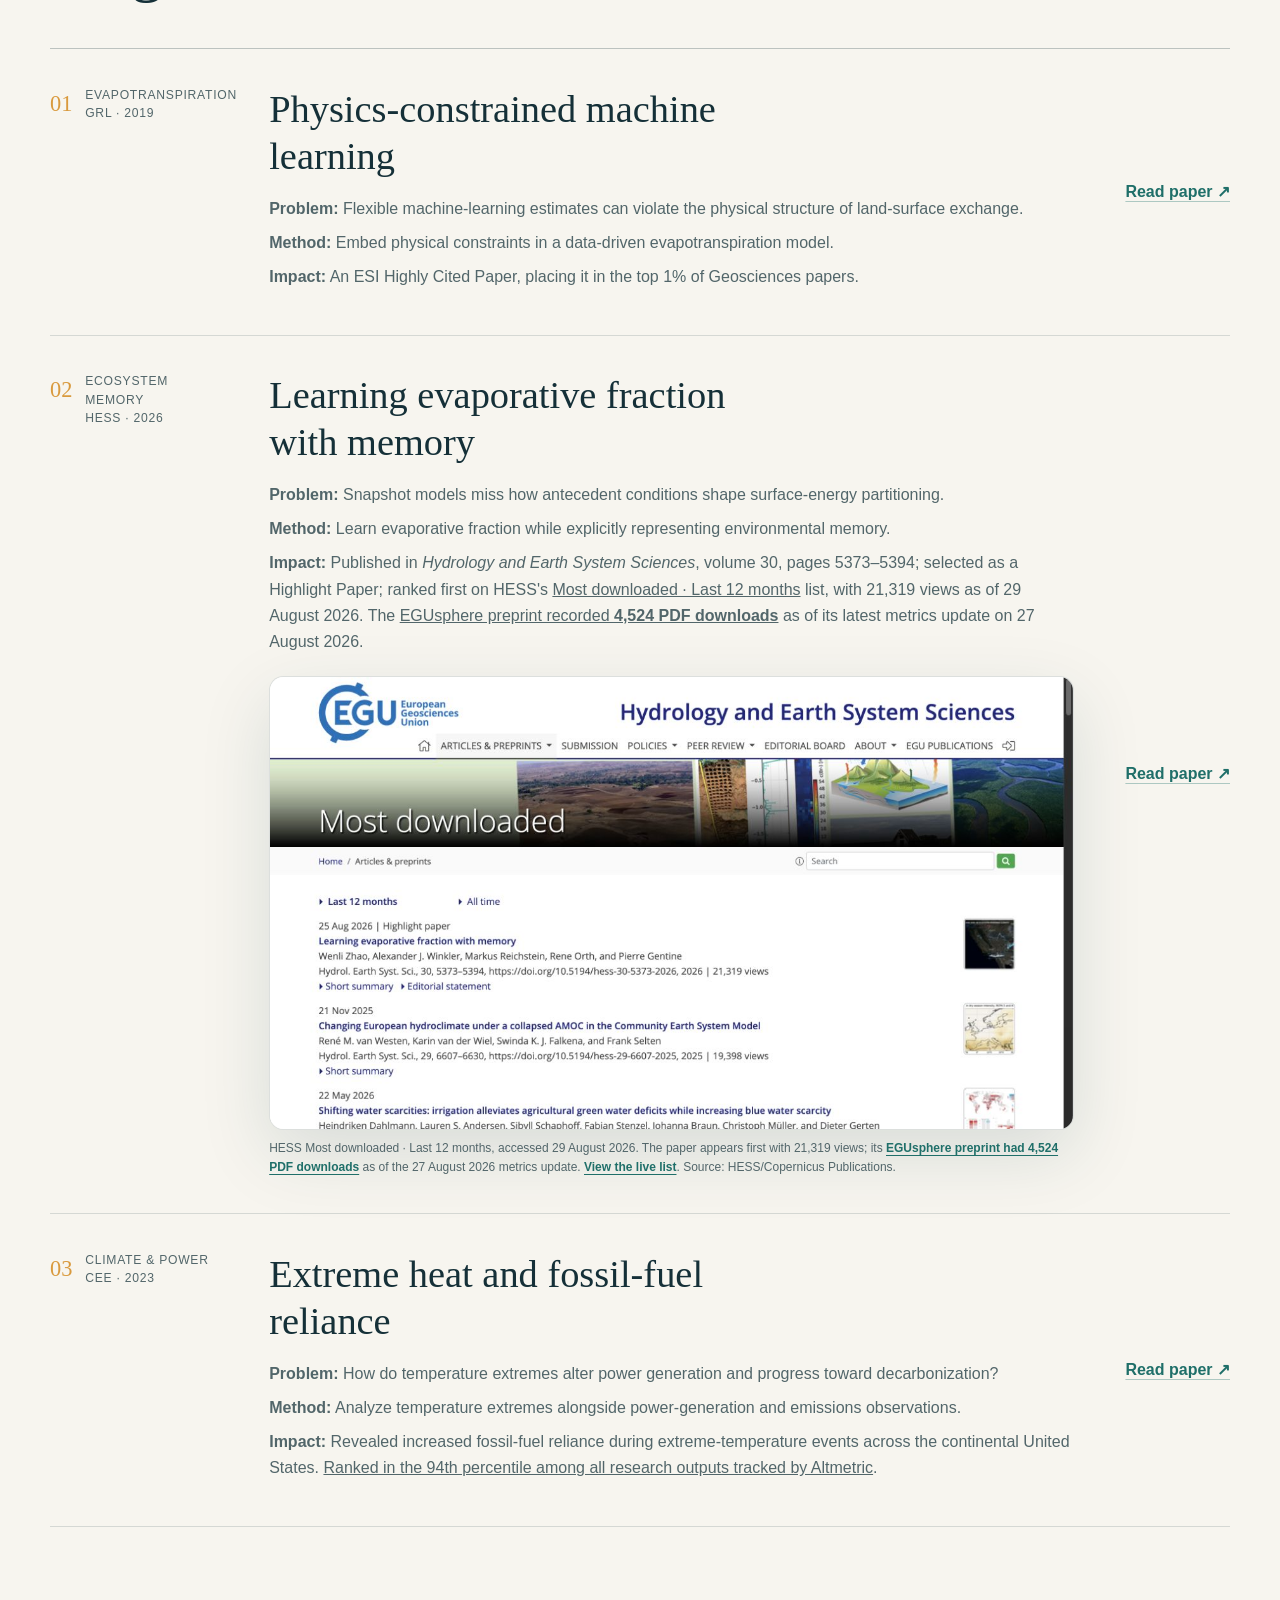
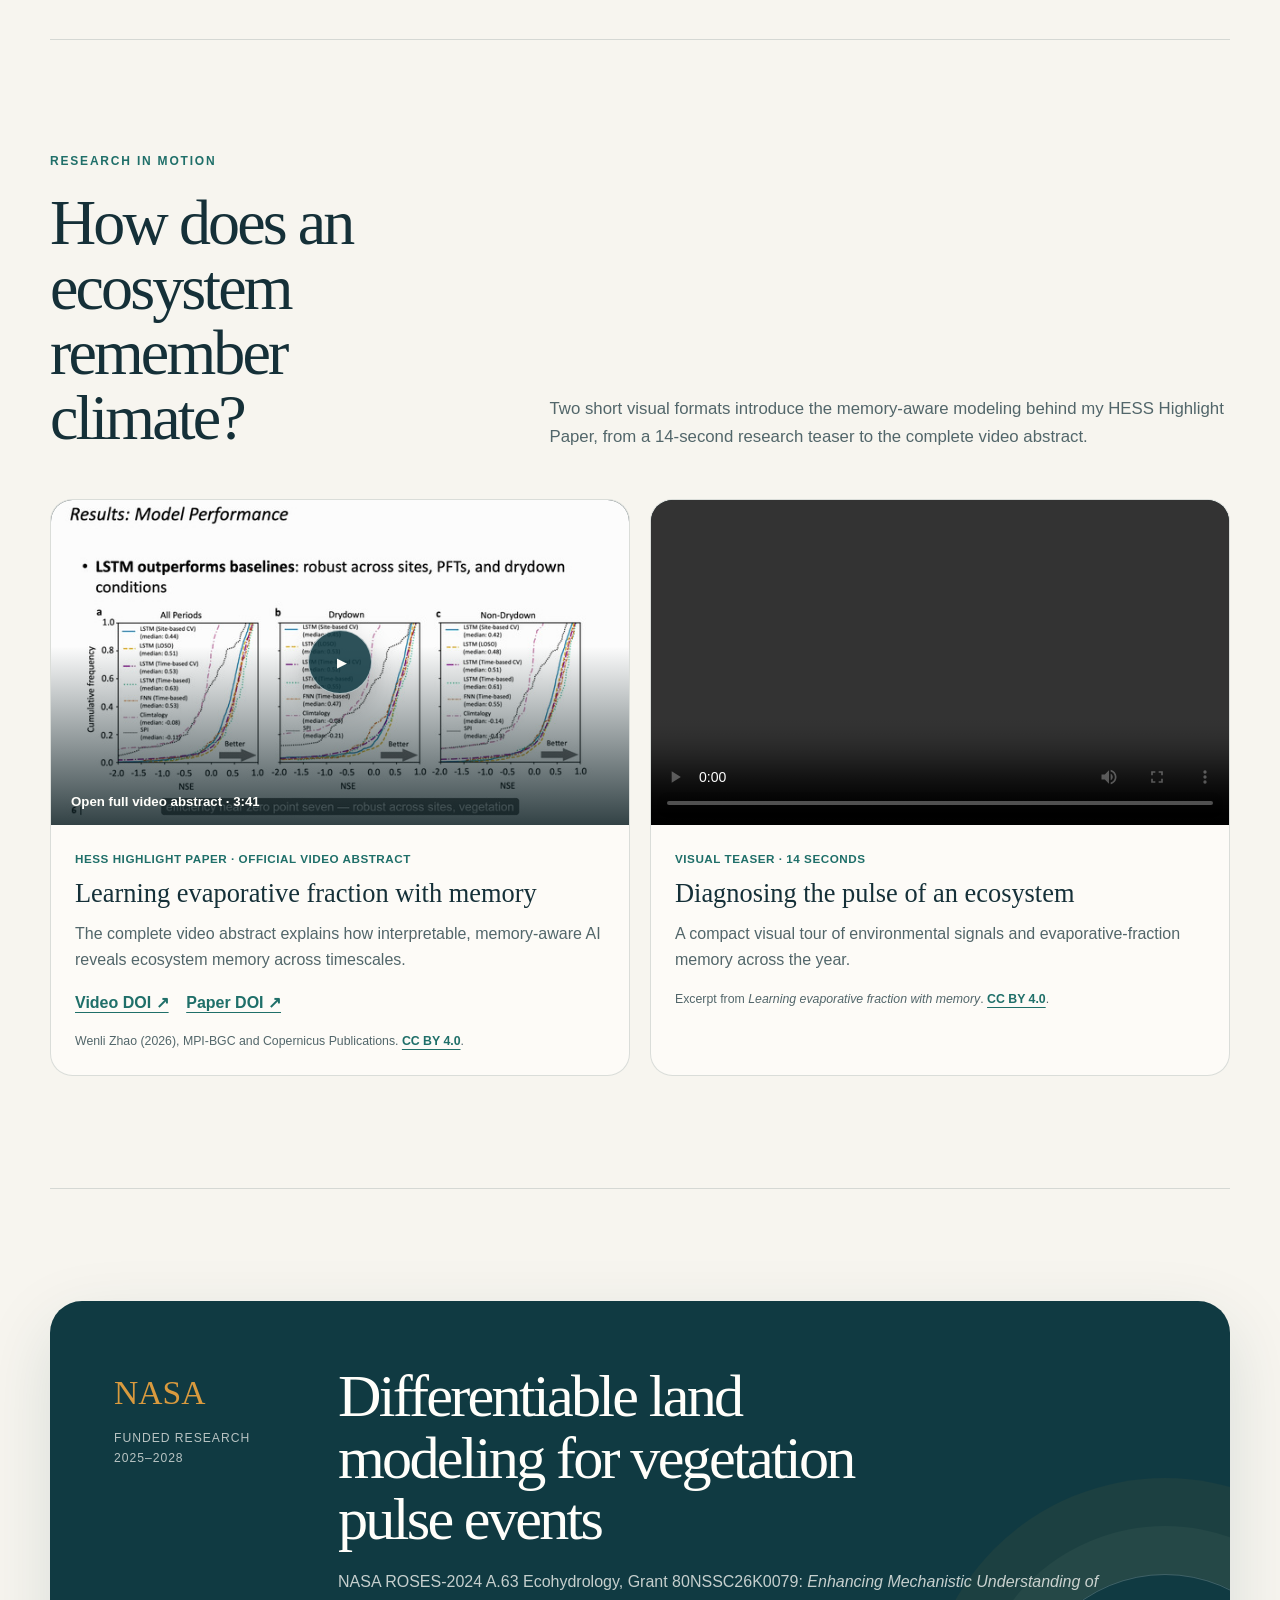
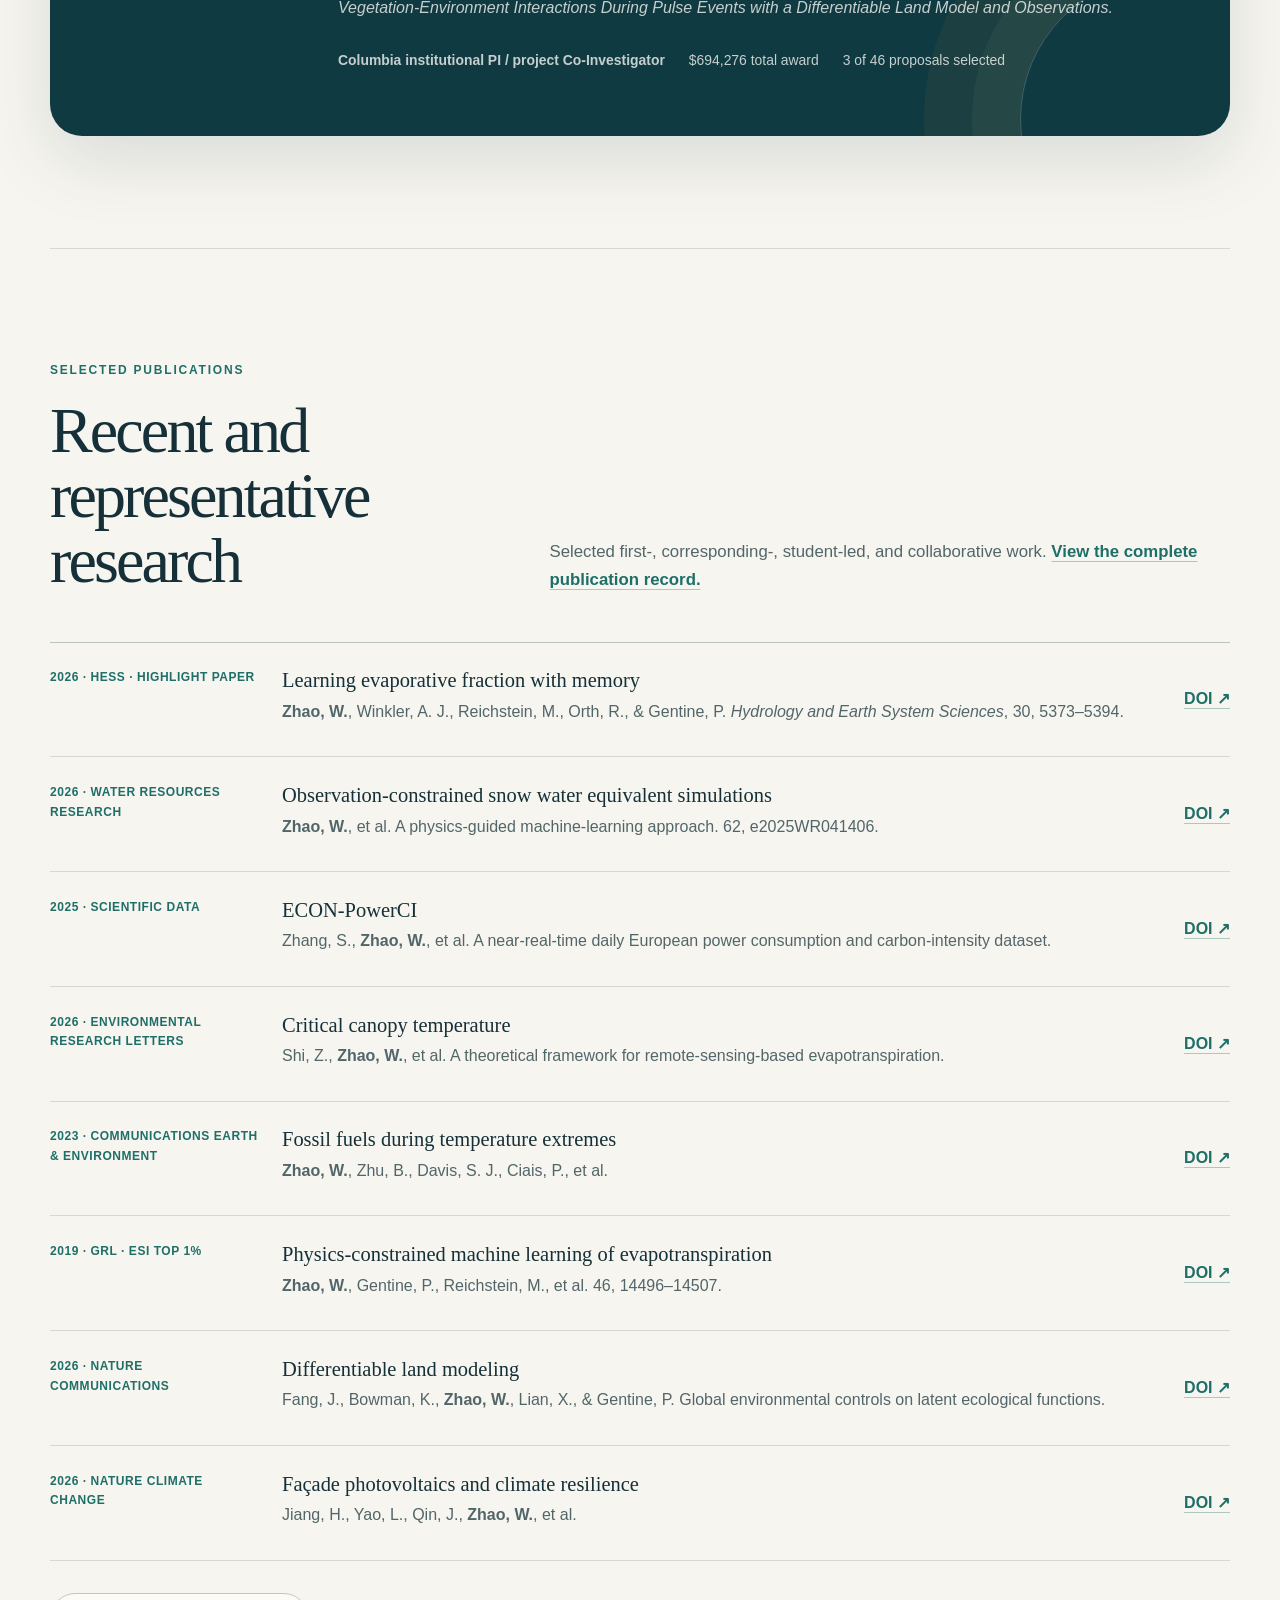
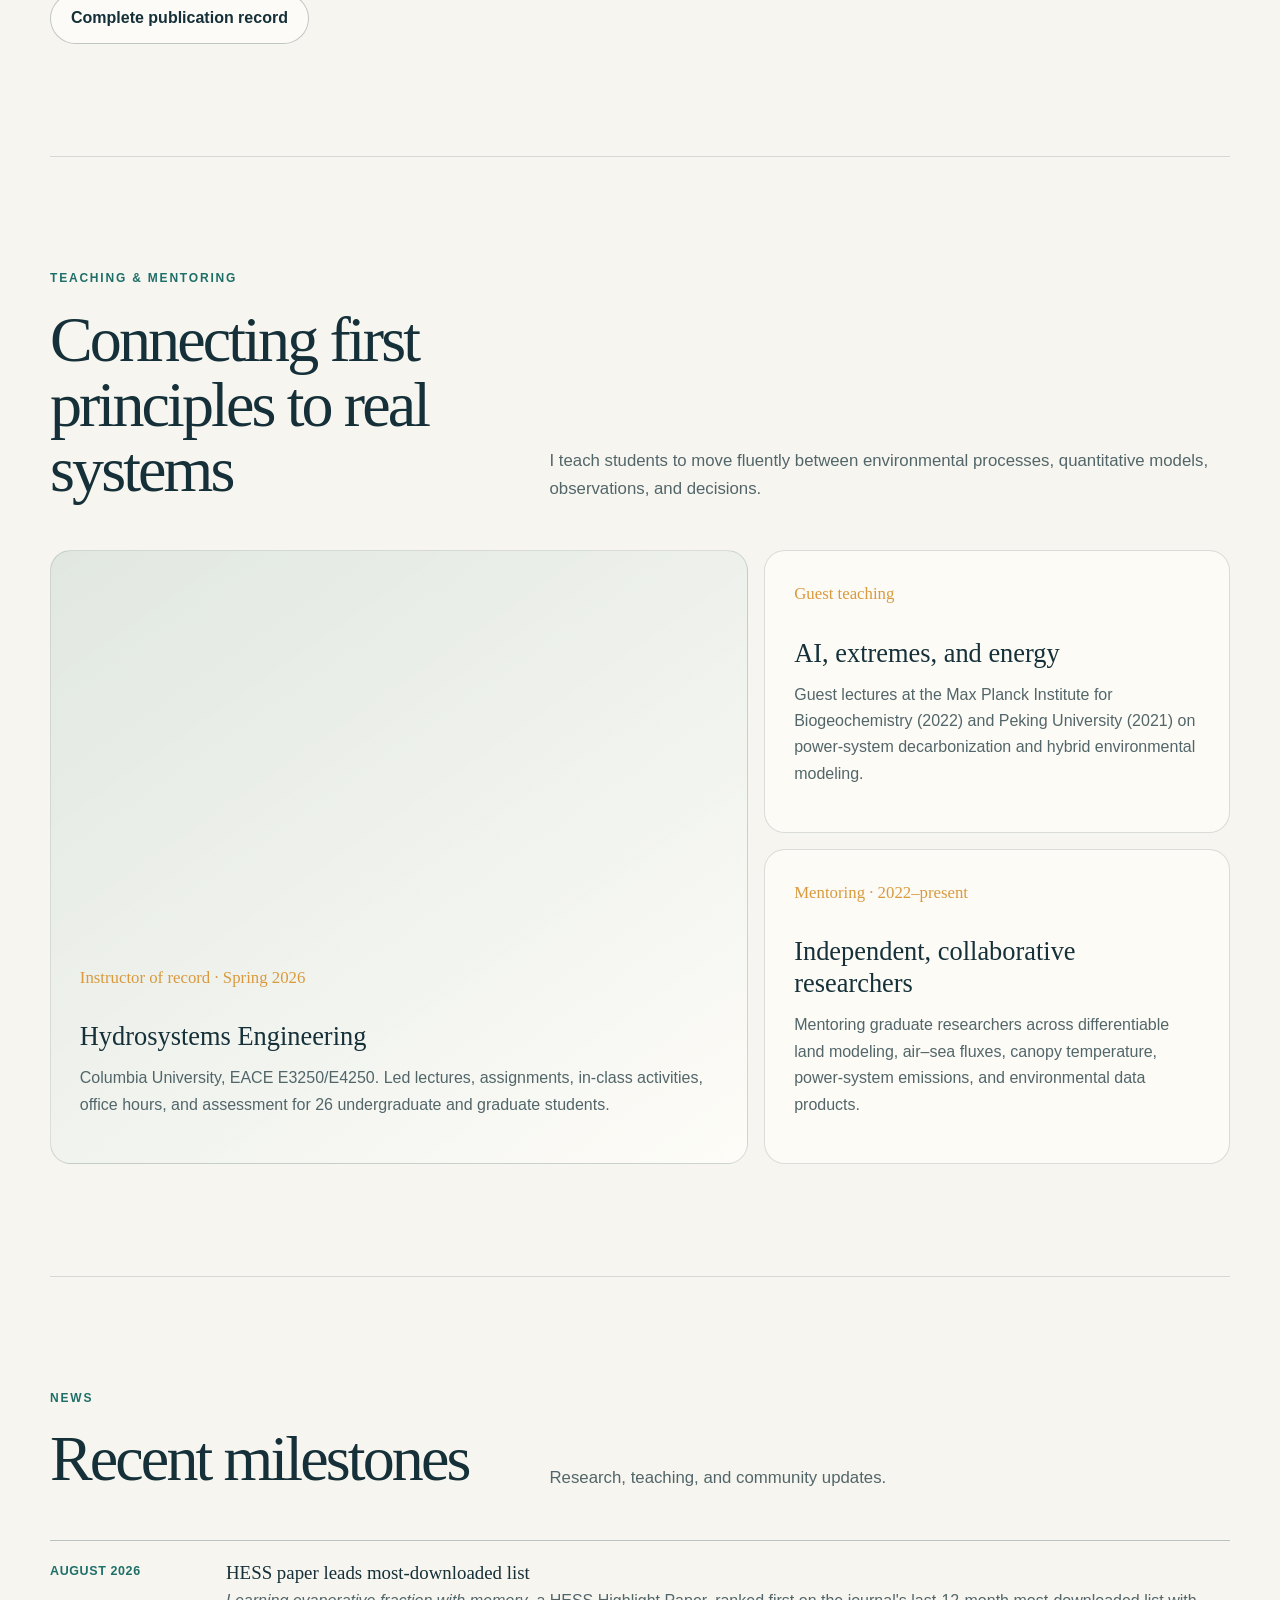
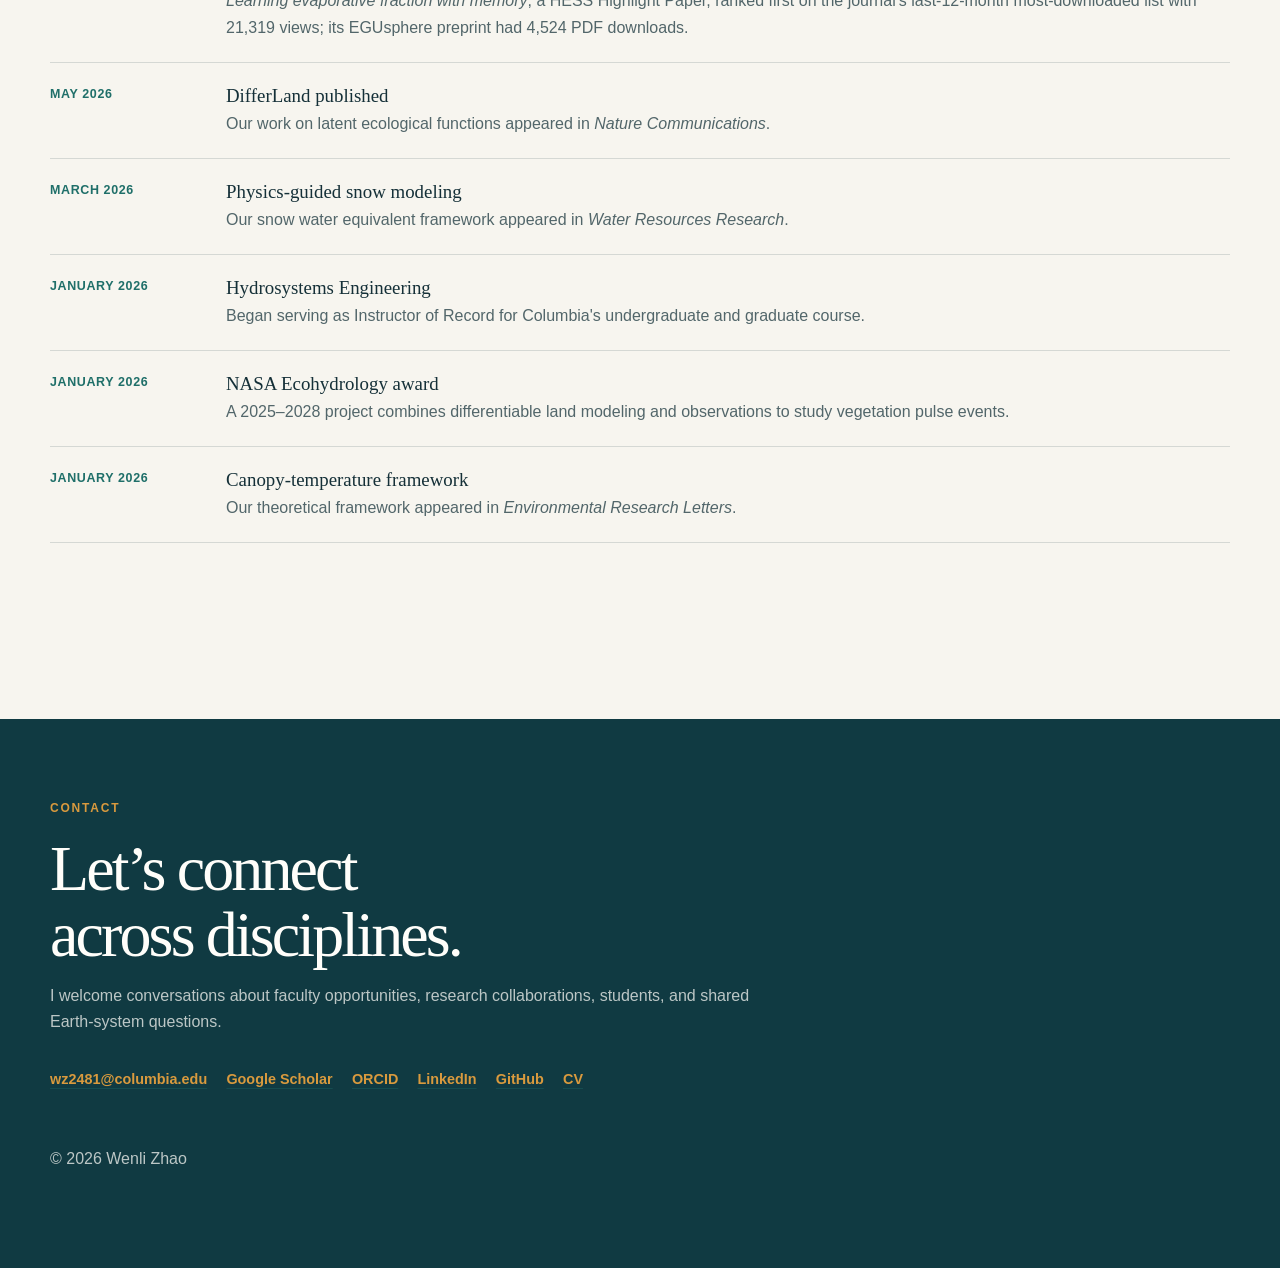
==== commit 4c4a51fc: "Revert "Align website with Earth system modeling research program" This reverts commit 92570fa33de17" ====
--- a/index.html
+++ b/index.html
@@ -3,19 +3,19 @@
 <head>
   <meta charset="utf-8">
   <meta name="viewport" content="width=device-width, initial-scale=1">
-  <title>Wenli Zhao | Interpretable &amp; Physics-Guided Machine Learning</title>
-  <meta name="description" content="Wenli Zhao develops interpretable and physics-guided machine learning for Earth system modeling, studying land-surface exchange, environmental memory, and ecosystem responses to climate extremes.">
+  <title>Wenli Zhao | Earth System Science &amp; Physics-Guided AI</title>
+  <meta name="description" content="Wenli Zhao develops physics-guided and interpretable AI to understand and predict coupled carbon, water, energy, and power systems.">
   <meta name="theme-color" content="#103a42">
   <meta name="analytics-endpoint" content="https://wenli-site-api.wenlizhao.workers.dev">
   <meta property="og:type" content="website">
-  <meta property="og:title" content="Wenli Zhao | Interpretable &amp; Physics-Guided Machine Learning">
-  <meta property="og:description" content="Interpretable and physics-guided machine learning for Earth system modeling. Land-surface exchange, environmental memory, and responses to climate extremes.">
+  <meta property="og:title" content="Wenli Zhao | Earth System Science &amp; Physics-Guided AI">
+  <meta property="og:description" content="Observation-constrained science for climate, water, carbon, energy, and AI.">
   <meta property="og:url" content="https://zhaowilliam.github.io/">
-  <meta property="og:image" content="https://zhaowilliam.github.io/assets/images/wenli-zhao.jpg">
+  <meta property="og:image" content="https://zhaowilliam.github.io/assets/images/earth-systems-og.jpg">
   <meta name="twitter:card" content="summary_large_image">
-  <meta name="twitter:title" content="Wenli Zhao | Interpretable &amp; Physics-Guided Machine Learning">
-  <meta name="twitter:description" content="Interpretable and physics-guided machine learning for Earth system modeling. Land-surface exchange, environmental memory, and responses to climate extremes.">
-  <meta name="twitter:image" content="https://zhaowilliam.github.io/assets/images/wenli-zhao.jpg">
+  <meta name="twitter:title" content="Wenli Zhao | Earth System Science &amp; Physics-Guided AI">
+  <meta name="twitter:description" content="Observation-constrained science for climate, water, carbon, energy, and AI.">
+  <meta name="twitter:image" content="https://zhaowilliam.github.io/assets/images/earth-systems-og.jpg">
   <link rel="canonical" href="https://zhaowilliam.github.io/">
   <script type="application/ld+json">
   {
@@ -62,9 +62,7 @@
       "Climate extremes",
       "Remote sensing",
       "Physics-guided machine learning",
-      "Interpretable machine learning",
-      "Environmental memory",
-      "Land-surface modeling"
+      "Climate-energy systems"
     ]
   }
   </script>
@@ -73,7 +71,7 @@
   <script src="assets/navigation.js" defer></script>
   <script src="assets/site.js" defer></script>
 </head>
-<body class="academic-site" data-analytics-page="home">
+<body data-analytics-page="home">
   <a class="skip-link" href="#main">Skip to content</a>
 
   <header class="site-header">
@@ -100,12 +98,12 @@
     <section class="hero" id="top">
       <div class="hero-copy">
         <p class="eyebrow">Earth system scientist · Columbia University</p>
-        <h1>Interpretable and physics-guided Machine Learning for Earth system modeling</h1>
+        <h1>Turning Earth observations into <em>trustworthy predictions.</em></h1>
         <p class="hero-lede">
-          I study how past weather and vegetation shape land-surface responses to drought, heat, and rainfall. I combine field observations, remote sensing, and process-based models with machine learning to understand these responses and improve their representation in Earth system models.
+          I develop observation-constrained, physics-guided, and interpretable AI to understand how climate extremes reshape coupled carbon, water, energy, and power systems.
         </p>
         <div class="hero-actions">
-          <a class="button button-primary" href="#research">Research</a>
+          <a class="button button-primary" href="#research">Explore my research</a>
           <a class="button button-secondary" href="assets/documents/Wenli_Zhao_CV.pdf" data-analytics-event="cv_download" data-analytics-target="hero">Download CV</a>
         </div>
         <div class="profile-links" aria-label="Academic profiles">
@@ -131,9 +129,10 @@
 
     <section class="section" id="about">
       <div class="section-heading">
-        <h2>About</h2>
+        <p class="eyebrow">About</p>
+        <h2>Mechanisms first. Predictions that travel.</h2>
         <p>
-          I am an Associate Research Scientist in the Department of Earth and Environmental Engineering at Columbia University. My research began with field measurements of water and heat exchange across dryland, mountain, and urban ecosystems. I now develop models that use observations and physical constraints to study environmental memory and ecosystem responses to climate extremes.
+          I am an Associate Research Scientist in Earth and Environmental Engineering at Columbia University. I study how ecosystems, water, climate, and energy systems respond to environmental extremes, integrating field and flux-tower observations, satellite remote sensing, process-based models, and physics-guided and interpretable AI.
         </p>
       </div>
       <div class="path-grid" aria-label="Academic path">
@@ -160,81 +159,100 @@
 
     <section class="section job-market" aria-labelledby="job-market-heading">
       <div class="section-heading">
-        <h2 id="job-market-heading">Faculty opportunities</h2>
+        <p class="eyebrow">Faculty search · 2026–27</p>
+        <h2 id="job-market-heading">On the Academic Job Market</h2>
         <p>
-          I am seeking tenure-track faculty opportunities beginning in 2027 in Earth system science, ecohydrology, and environmental modeling.
+          I am seeking tenure-track faculty opportunities beginning in 2027. I welcome inquiries about academic positions, collaborations, and invited talks.
         </p>
       </div>
     </section>
 
     <section class="research-intro section" id="research">
       <div class="section-heading">
-        <h2>Research directions</h2>
-        <p>My research asks what controls land-surface responses to climate extremes, how long those effects persist, and how to represent them in Earth system models. Interpretable and physics-guided machine learning connects three directions.</p>
+        <p class="eyebrow">Research program</p>
+        <h2>Processes → Prediction → Decisions</h2>
+        <p>I connect field and satellite observations with physical models and machine learning, moving from mechanism discovery to actionable forecasts.</p>
       </div>
       <div class="research-grid">
         <article class="research-card">
           <span class="card-index">01</span>
-          <h3>Land-surface exchange and environmental memory</h3>
-          <p>I investigate how antecedent water and thermal conditions, together with vegetation structure, shape evapotranspiration and surface energy partitioning. Combining observations with interpretable models, I aim to identify the physical processes and timescales that land models need to represent.</p>
-          <a href="#water-heat-exchange">Related work: water and heat exchange</a>
+          <h3>Climate–biosphere dynamics</h3>
+          <p>Memory, adaptation, and thresholds in terrestrial carbon, water, and surface-energy exchange.</p>
+          <p class="card-tags">Ecohydrology · Extremes · Land–atmosphere coupling</p>
         </article>
         <article class="research-card">
           <span class="card-index">02</span>
-          <h3>Vegetation responses to extremes and recovery</h3>
-          <p>Building on memory-aware models and a NASA-funded project, I will examine when antecedent conditions buffer or amplify ecosystem responses to rainfall pulses, heatwaves, and drought. I want to understand how ecological thresholds govern carbon uptake, water use, and recovery after an event.</p>
-          <a href="#environmental-memory">Related work: environmental memory</a>
+          <h3>Physics-guided AI</h3>
+          <p>Hybrid models that respect conservation laws, learn unresolved processes, and remain interpretable beyond the training climate.</p>
+          <p class="card-tags">Hybrid modeling · Explainable ML · Remote sensing</p>
         </article>
         <article class="research-card">
           <span class="card-index">03</span>
-          <h3>Carbon–water–energy feedbacks in Earth system models</h3>
-          <p>I will use observation-constrained, differentiable modeling to incorporate environmental memory and ecological thresholds into land models while conserving mass and energy. I will test how these representations affect predictions of carbon sinks, water use, extremes, and land–atmosphere feedbacks.</p>
-          <a href="#differentiable-modeling">Related work: DifferLand</a>
-        </article>
-      </div>
+          <h3>Climate–energy resilience</h3>
+          <p>Near-real-time carbon analytics and climate stress tests for power systems, cities, and low-carbon transitions.</p>
+          <p class="card-tags">Power carbon · Urban climate · Decision support</p>
+        </article>
+      </div>
+    </section>
+
+    <section class="preview-note" aria-label="Selected credentials">
+      <div><strong>NASA</strong><span>Ecohydrology award</span></div>
+      <div><strong>27</strong><span>Peer-reviewed publications</span></div>
+      <div><strong>ESI Top 1%</strong><span>Highly Cited Paper</span></div>
+      <div><strong>#1</strong><span>HESS most downloaded · last 12 months</span></div>
     </section>
 
     <section class="section" id="featured-work">
       <div class="section-heading">
-        <h2>Selected research contributions</h2>
-        <p>Three areas of published work provide the foundation for these directions.</p>
+        <p class="eyebrow">Featured work</p>
+        <h2>From scientific gaps to reusable insight</h2>
+        <p>Three examples show how I combine physical reasoning, environmental data, and machine learning to answer consequential Earth-system questions.</p>
       </div>
       <div class="feature-list">
-        <article class="feature-story" id="water-heat-exchange">
-          <div class="feature-meta"><span>01</span><p>Water &amp; heat exchange<br>GRL · 2019<br>ERL · 2026</p></div>
+        <article class="feature-story">
+          <div class="feature-meta"><span>01</span><p>Evapotranspiration<br>GRL · 2019</p></div>
           <div class="feature-copy">
-            <h3>Physics-guided modeling of water and heat exchange</h3>
-            <p>I integrated surface energy-balance and Penman–Monteith physics into machine learning for evapotranspiration. The model conserved surface energy and generalized better to hot and dry extremes excluded from training.</p>
-            <p>In student-led work, we also developed a <a href="https://doi.org/10.1088/1748-9326/ae33d3" target="_blank" rel="noopener">critical canopy-temperature framework</a> to improve remote-sensing estimates of evapotranspiration.</p>
-          </div>
-          <a class="feature-link" href="https://doi.org/10.1029/2019GL085291" target="_blank" rel="noopener" aria-label="Read Physics-constrained machine learning of evapotranspiration">GRL paper ↗</a>
-        </article>
-        <article class="feature-story" id="environmental-memory">
-          <div class="feature-meta"><span>02</span><p>Environmental memory<br>HESS · 2026<br>WRR · 2026</p></div>
+            <h3>Physics-constrained machine learning</h3>
+            <p><strong>Problem:</strong> Flexible machine-learning estimates can violate the physical structure of land-surface exchange.</p>
+            <p><strong>Method:</strong> Embed physical constraints in a data-driven evapotranspiration model.</p>
+            <p><strong>Impact:</strong> An ESI Highly Cited Paper, placing it in the top 1% of Geosciences papers.</p>
+          </div>
+          <a class="feature-link" href="https://doi.org/10.1029/2019GL085291" target="_blank" rel="noopener" aria-label="Read Physics-constrained machine learning of evapotranspiration">Read paper ↗</a>
+        </article>
+        <article class="feature-story">
+          <div class="feature-meta"><span>02</span><p>Ecosystem memory<br>HESS · 2026</p></div>
           <div class="feature-copy">
-            <h3>Environmental memory in responses to climate extremes</h3>
-            <p>I developed an explainable recurrent model of evaporative fraction that uses meteorological histories to represent responses to rainfall and subsequent drying. Differences in memory among ecosystems suggested roles for water storage and plant water-use strategies.</p>
-            <p>For snow, coupling a land model with an observation-constrained recurrent model improved <a href="https://doi.org/10.1029/2025WR041406" target="_blank" rel="noopener">snow water equivalent simulations</a>, especially in mountain environments.</p>
-          </div>
-          <a class="feature-link" href="https://doi.org/10.5194/hess-30-5373-2026" target="_blank" rel="noopener" aria-label="Read Learning evaporative fraction with memory">HESS paper ↗</a>
-        </article>
-        <article class="feature-story" id="differentiable-modeling">
-          <div class="feature-meta"><span>03</span><p>Differentiable modeling<br>Nature Communications<br>2026</p></div>
+            <h3>Learning evaporative fraction with memory</h3>
+            <p><strong>Problem:</strong> Snapshot models miss how antecedent conditions shape surface-energy partitioning.</p>
+            <p><strong>Method:</strong> Learn evaporative fraction while explicitly representing environmental memory.</p>
+            <p><strong>Impact:</strong> Published in <em>Hydrology and Earth System Sciences</em>, volume 30, pages 5373–5394; selected as a Highlight Paper; ranked first on HESS's <a href="https://hess.copernicus.org/most_downloaded_recent.html" target="_blank" rel="noopener">Most downloaded · Last 12 months</a> list, with 21,319 views as of 29 August 2026. The <a href="https://egusphere.copernicus.org/preprints/2025/egusphere-2025-4082/#metrics" target="_blank" rel="noopener">EGUsphere preprint recorded <strong>4,524 PDF downloads</strong></a> as of its latest metrics update on 27 August 2026.</p>
+            <figure class="ranking-snapshot">
+              <a href="https://hess.copernicus.org/most_downloaded_recent.html" target="_blank" rel="noopener" aria-label="Open the live HESS Most downloaded list">
+                <img src="assets/images/hess-most-downloaded-2026-08-29.png" alt="HESS Most downloaded page showing Learning evaporative fraction with memory first on the Last 12 months list with 21,319 views" width="1265" height="712" loading="lazy">
+              </a>
+              <figcaption>HESS Most downloaded · Last 12 months, accessed 29 August 2026. The paper appears first with 21,319 views; its <a href="https://egusphere.copernicus.org/preprints/2025/egusphere-2025-4082/#metrics" target="_blank" rel="noopener">EGUsphere preprint had 4,524 PDF downloads</a> as of the 27 August 2026 metrics update. <a href="https://hess.copernicus.org/most_downloaded_recent.html" target="_blank" rel="noopener">View the live list</a>. Source: HESS/Copernicus Publications.</figcaption>
+            </figure>
+          </div>
+          <a class="feature-link" href="https://doi.org/10.5194/hess-30-5373-2026" target="_blank" rel="noopener" aria-label="Read Learning evaporative fraction with memory">Read paper ↗</a>
+        </article>
+        <article class="feature-story">
+          <div class="feature-meta"><span>03</span><p>Climate &amp; power<br>CEE · 2023</p></div>
           <div class="feature-copy">
-            <h3>Observation-constrained differentiable land modeling</h3>
-            <p>I co-developed DifferLand, a differentiable land model that learns environmental controls on ecological functions and carbon–water exchange from global observations. My contributions included parameter-identifiability analysis and interpretation.</p>
-            <p>I am applying this framework to hydroclimatic pulses and Amazon forest responses to El Niño, examining carbon–water coupling and recovery.</p>
-          </div>
-          <a class="feature-link" href="https://doi.org/10.1038/s41467-026-73395-4" target="_blank" rel="noopener" aria-label="Read Differentiable land model reveals global environmental controls on latent ecological functions">DifferLand paper ↗</a>
+            <h3>Extreme heat and fossil-fuel reliance</h3>
+            <p><strong>Problem:</strong> How do temperature extremes alter power generation and progress toward decarbonization?</p>
+            <p><strong>Method:</strong> Analyze temperature extremes alongside power-generation and emissions observations.</p>
+            <p><strong>Impact:</strong> Revealed increased fossil-fuel reliance during extreme-temperature events across the continental United States. <a href="https://nature.altmetric.com/details/157439827" target="_blank" rel="noopener">Ranked in the 94th percentile among all research outputs tracked by Altmetric</a>.</p>
+          </div>
+          <a class="feature-link" href="https://doi.org/10.1038/s43247-023-01147-z" target="_blank" rel="noopener" aria-label="Read Reliance on fossil fuels increases during extreme temperature events">Read paper ↗</a>
         </article>
       </div>
     </section>
 
     <section class="section" id="videos">
       <div class="section-heading">
-        <p class="eyebrow">Research video</p>
+        <p class="eyebrow">Research in Motion</p>
         <h2>How does an ecosystem remember climate?</h2>
-        <p>A video abstract and short excerpt explain the environmental-memory analysis in our evaporative-fraction study.</p>
+        <p>Two short visual formats introduce the memory-aware modeling behind my HESS Highlight Paper, from a 14-second research teaser to the complete video abstract.</p>
       </div>
       <div class="media-grid">
         <article class="media-card">
@@ -248,7 +266,7 @@
           <div class="media-copy">
             <p class="publication-meta">HESS Highlight Paper · Official video abstract</p>
             <h3>Learning evaporative fraction with memory</h3>
-            <p>The video explains how the model uses meteorological histories and compares environmental memory across ecosystems.</p>
+            <p>The complete video abstract explains how interpretable, memory-aware AI reveals ecosystem memory across timescales.</p>
             <p class="media-links">
               <a href="https://doi.org/10.5446/73776" target="_blank" rel="noopener" data-counter="zhaowilliam.hess-video.doi.live.2026" data-analytics-event="video_doi_click" data-analytics-target="home-video-card">Video DOI ↗</a>
               <a href="https://doi.org/10.5194/hess-30-5373-2026" target="_blank" rel="noopener">Paper DOI ↗</a>
@@ -266,8 +284,8 @@
           </div>
           <div class="media-copy">
             <p class="publication-meta">Visual teaser · 14 seconds</p>
-            <h3>Evaporative fraction through the year</h3>
-            <p>A short excerpt showing environmental conditions and evaporative-fraction memory across the year.</p>
+            <h3>Diagnosing the pulse of an ecosystem</h3>
+            <p>A compact visual tour of environmental signals and evaporative-fraction memory across the year.</p>
             <p class="media-credit">Excerpt from <em>Learning evaporative fraction with memory</em>. <a href="https://creativecommons.org/licenses/by/4.0/" target="_blank" rel="noopener">CC BY 4.0</a>.</p>
           </div>
         </article>
@@ -280,15 +298,16 @@
         <div class="funding-copy">
           <h2 id="nasa-heading">Differentiable land modeling for vegetation pulse events</h2>
           <p>NASA ROSES-2024 A.63 Ecohydrology, Grant 80NSSC26K0079: <em>Enhancing Mechanistic Understanding of Vegetation-Environment Interactions During Pulse Events with a Differentiable Land Model and Observations.</em></p>
-          <p class="funding-details"><strong>Columbia institutional PI / project Co-Investigator</strong><span>$694,276 total award</span></p>
+          <p class="funding-details"><strong>Columbia institutional PI / project Co-Investigator</strong><span>$694,276 total award</span><span>3 of 46 proposals selected</span></p>
         </div>
       </article>
     </section>
 
     <section class="section" id="publications">
       <div class="section-heading">
-        <h2>Selected publications</h2>
-        <p>Papers on land-surface processes and modeling. <a href="publications.html">The complete publication record</a> also includes collaborative and energy-system research.</p>
+        <p class="eyebrow">Selected publications</p>
+        <h2>Recent and representative research</h2>
+        <p>Selected first-, corresponding-, student-led, and collaborative work. <a href="publications.html">View the complete publication record.</a></p>
       </div>
       <div class="publication-list">
         <article class="publication-item">
@@ -302,11 +321,21 @@
           <a href="https://doi.org/10.1029/2025WR041406" target="_blank" rel="noopener">DOI ↗</a>
         </article>
         <article class="publication-item">
+          <p class="publication-meta">2025 · Scientific Data</p>
+          <div><h3>ECON-PowerCI</h3><p>Zhang, S., <strong>Zhao, W.</strong>, et al. A near-real-time daily European power consumption and carbon-intensity dataset.</p></div>
+          <a href="https://doi.org/10.1038/s41597-025-05978-7" target="_blank" rel="noopener">DOI ↗</a>
+        </article>
+        <article class="publication-item">
           <p class="publication-meta">2026 · Environmental Research Letters</p>
           <div><h3>Critical canopy temperature</h3><p>Shi, Z., <strong>Zhao, W.</strong>, et al. A theoretical framework for remote-sensing-based evapotranspiration.</p></div>
           <a href="https://doi.org/10.1088/1748-9326/ae33d3" target="_blank" rel="noopener">DOI ↗</a>
         </article>
         <article class="publication-item">
+          <p class="publication-meta">2023 · Communications Earth &amp; Environment</p>
+          <div><h3>Fossil fuels during temperature extremes</h3><p><strong>Zhao, W.</strong>, Zhu, B., Davis, S. J., Ciais, P., et al.</p></div>
+          <a href="https://doi.org/10.1038/s43247-023-01147-z" target="_blank" rel="noopener">DOI ↗</a>
+        </article>
+        <article class="publication-item">
           <p class="publication-meta">2019 · GRL · ESI Top 1%</p>
           <div><h3>Physics-constrained machine learning of evapotranspiration</h3><p><strong>Zhao, W.</strong>, Gentine, P., Reichstein, M., et al. 46, 14496–14507.</p></div>
           <a href="https://doi.org/10.1029/2019GL085291" target="_blank" rel="noopener">DOI ↗</a>
@@ -316,26 +345,20 @@
           <div><h3>Differentiable land modeling</h3><p>Fang, J., Bowman, K., <strong>Zhao, W.</strong>, Lian, X., &amp; Gentine, P. Global environmental controls on latent ecological functions.</p></div>
           <a href="https://doi.org/10.1038/s41467-026-73395-4" target="_blank" rel="noopener">DOI ↗</a>
         </article>
+        <article class="publication-item">
+          <p class="publication-meta">2026 · Nature Climate Change</p>
+          <div><h3>Façade photovoltaics and climate resilience</h3><p>Jiang, H., Yao, L., Qin, J., <strong>Zhao, W.</strong>, et al.</p></div>
+          <a href="https://doi.org/10.1038/s41558-026-02606-z" target="_blank" rel="noopener">DOI ↗</a>
+        </article>
       </div>
       <p class="section-action"><a class="button button-secondary" href="publications.html">Complete publication record</a></p>
     </section>
 
-    <section class="section implications" id="implications">
-      <div class="section-heading">
-        <h2>Implications</h2>
-        <p>Understanding land-surface responses to climate extremes can inform ecosystem resilience, water-resource assessment, and urban heat adaptation. My related work on electricity systems examines how extreme weather affects fossil-fuel reliance and emissions.</p>
-      </div>
-      <ul>
-        <li><a href="https://doi.org/10.1038/s43247-023-01147-z" target="_blank" rel="noopener">Temperature extremes and fossil-fuel reliance</a> — our analysis found increased reliance on fossil fuels during extreme-temperature events in the continental United States.</li>
-        <li><a href="https://doi.org/10.1038/s41597-025-05978-7" target="_blank" rel="noopener">ECON-PowerCI</a> — a collaborative dataset tracking daily European electricity consumption and carbon intensity.</li>
-        <li><a href="https://doi.org/10.1038/s41558-026-02606-z" target="_blank" rel="noopener">Building façade photovoltaics</a> — collaborative research on photovoltaics and climate resilience.</li>
-      </ul>
-    </section>
-
     <section class="section" id="teaching">
       <div class="section-heading">
-        <h2>Teaching &amp; mentoring</h2>
-        <p>In my teaching, students use observations and quantitative models to examine hydrological processes. I make expectations explicit and use discussion and individual feedback to support students with different preparation.</p>
+        <p class="eyebrow">Teaching &amp; mentoring</p>
+        <h2>Connecting first principles to real systems</h2>
+        <p>I teach students to move fluently between environmental processes, quantitative models, observations, and decisions.</p>
       </div>
       <div class="teaching-layout">
         <article class="teaching-primary">
@@ -345,12 +368,12 @@
         </article>
         <article class="teaching-item">
           <span class="card-index">Guest teaching</span>
-          <h3>Guest lectures</h3>
+          <h3>AI, extremes, and energy</h3>
           <p>Guest lectures at the Max Planck Institute for Biogeochemistry (2022) and Peking University (2021) on power-system decarbonization and hybrid environmental modeling.</p>
         </article>
         <article class="teaching-item">
           <span class="card-index">Mentoring · 2022–present</span>
-          <h3>Graduate research mentoring</h3>
+          <h3>Independent, collaborative researchers</h3>
           <p>Mentoring graduate researchers across differentiable land modeling, air–sea fluxes, canopy temperature, power-system emissions, and environmental data products.</p>
         </article>
       </div>
@@ -358,11 +381,12 @@
 
     <section class="section" id="news">
       <div class="section-heading">
-        <h2>News</h2>
+        <p class="eyebrow">News</p>
+        <h2>Recent milestones</h2>
         <p>Research, teaching, and community updates.</p>
       </div>
       <div class="news-list">
-        <article><time datetime="2026-08-29">August 2026</time><div><h3>HESS readership recognition</h3><p><em>Learning evaporative fraction with memory</em> ranked first on the journal’s last-12-month most-downloaded list as of 29 August 2026.</p></div></article>
+        <article><time datetime="2026-08-29">August 2026</time><div><h3>HESS paper leads most-downloaded list</h3><p><em>Learning evaporative fraction with memory</em>, a HESS Highlight Paper, ranked first on the journal's last-12-month most-downloaded list with 21,319 views; its EGUsphere preprint had 4,524 PDF downloads.</p></div></article>
         <article><time datetime="2026-05">May 2026</time><div><h3>DifferLand published</h3><p>Our work on latent ecological functions appeared in <em>Nature Communications</em>.</p></div></article>
         <article><time datetime="2026-03">March 2026</time><div><h3>Physics-guided snow modeling</h3><p>Our snow water equivalent framework appeared in <em>Water Resources Research</em>.</p></div></article>
         <article><time datetime="2026-01">January 2026</time><div><h3>Hydrosystems Engineering</h3><p>Began serving as Instructor of Record for Columbia's undergraduate and graduate course.</p></div></article>
@@ -374,8 +398,9 @@
 
   <footer class="site-footer" id="contact">
     <div class="footer-inner">
-    <h2>Contact</h2>
-    <p>For research collaborations, invited talks, or faculty opportunities, please contact me at Columbia University.</p>
+    <p class="eyebrow">Contact</p>
+    <h2>Let’s connect across disciplines.</h2>
+    <p>I welcome conversations about faculty opportunities, research collaborations, students, and shared Earth-system questions.</p>
     <div class="profile-links" aria-label="Contact and profile links">
       <a href="mailto:wz2481@columbia.edu">wz2481@columbia.edu</a>
       <a href="https://scholar.google.com/citations?user=JUkXETsAAAAJ&amp;hl=en" target="_blank" rel="noopener">Google Scholar</a>
--- a/assets/site.css
+++ b/assets/site.css
@@ -160,13 +160,13 @@
 
 .hero {
   display: grid;
-  grid-template-columns: minmax(0, 1fr) 17rem;
-  gap: clamp(2.5rem, 5vw, 5rem);
+  grid-template-columns: minmax(0, 1.35fr) minmax(18rem, 0.65fr);
+  gap: clamp(3rem, 8vw, 7rem);
   align-items: center;
   width: min(calc(100% - 3rem), var(--max));
-  min-height: auto;
+  min-height: 720px;
   margin: 0 auto;
-  padding: 3.8rem 0 4rem;
+  padding: 5.6rem 0 6.4rem;
 }
 
 .eyebrow {
@@ -268,13 +268,24 @@
 .hero-profile {
   position: relative;
   justify-self: end;
-  width: min(100%, 17rem);
+  width: min(100%, 22rem);
+}
+
+.hero-profile::before {
+  content: "";
+  position: absolute;
+  inset: -1.3rem 1.8rem 5.8rem -1.6rem;
+  z-index: -1;
+  border: 1px solid rgba(217, 154, 62, 0.56);
+  border-radius: 48% 48% 2.5rem 2.5rem;
+  transform: rotate(-3deg);
 }
 
 .portrait-shell {
   overflow: hidden;
   aspect-ratio: 4 / 5;
-  border-radius: 0.35rem;
+  border-radius: 48% 48% 2.5rem 2.5rem;
+  box-shadow: var(--shadow);
   background: var(--paper-deep);
 }
 
@@ -286,8 +297,15 @@
 }
 
 .profile-card {
-  margin: 0.8rem 0 0;
-  padding: 0;
+  position: relative;
+  width: 92%;
+  margin: -3.4rem 0 0 -2.2rem;
+  padding: 1.15rem 1.3rem;
+  border: 1px solid rgba(255, 255, 255, 0.75);
+  border-radius: 1.1rem;
+  background: rgba(255, 254, 250, 0.91);
+  box-shadow: 0 15px 45px rgba(16, 58, 66, 0.12);
+  backdrop-filter: blur(14px);
 }
 
 .profile-card p {
@@ -370,16 +388,22 @@
 
 .research-grid {
   display: grid;
-  grid-template-columns: repeat(3, minmax(0, 1fr));
-  gap: 2rem;
+  grid-template-columns: repeat(3, 1fr);
+  gap: 1rem;
 }
 
 .research-card {
-  padding: 1.25rem 0 0;
-  border-top: 1px solid var(--line-strong);
-}
-.card-index { color: var(--teal); font-size: 0.88rem; }
-.research-card h3 { margin: 0.65rem 0 0.8rem; font-size: 1.45rem; }
+  min-height: 18rem;
+  padding: 1.7rem;
+  border: 1px solid var(--line);
+  border-radius: 1.35rem;
+  background: rgba(255, 254, 250, 0.68);
+  transition: transform 180ms ease, background 180ms ease;
+}
+
+.research-card:hover { transform: translateY(-4px); background: var(--white); }
+.card-index { color: var(--amber); font-family: Georgia, serif; font-size: 1.05rem; }
+.research-card h3 { margin: 2.5rem 0 0.9rem; font-size: 1.62rem; }
 .research-card p { color: var(--ink-soft); }
 .research-card > a { color: var(--teal); font-weight: 720; text-underline-offset: 0.22rem; }
 
@@ -413,17 +437,17 @@
 
 .feature-story {
   display: grid;
-  grid-template-columns: 8.5rem minmax(0, 1fr) auto;
-  gap: clamp(1.5rem, 3vw, 2.5rem);
+  grid-template-columns: 10.5rem minmax(0, 1fr) auto;
+  gap: clamp(1.5rem, 4vw, 4rem);
   align-items: start;
-  padding: 1.8rem 0;
+  padding: 2.3rem 0;
   border-bottom: 1px solid var(--line);
 }
 
 .feature-meta { display: flex; gap: 0.8rem; color: var(--ink-soft); }
-.feature-meta span { color: var(--teal); font-size: 0.9rem; }
+.feature-meta span { color: var(--amber); font-family: Georgia, serif; font-size: 1.4rem; }
 .feature-meta p { margin: 0; font-size: 0.76rem; line-height: 1.5; text-transform: uppercase; letter-spacing: 0.06em; }
-.feature-copy h3 { margin: 0 0 0.75rem; font-size: 1.5rem; }
+.feature-copy h3 { max-width: 25ch; margin: 0 0 1rem; font-size: clamp(1.65rem, 3vw, 2.5rem); }
 .feature-copy p { max-width: 52rem; margin-bottom: 0.48rem; color: var(--ink-soft); }
 .feature-link { align-self: center; white-space: nowrap; }
 
@@ -442,8 +466,8 @@
 .media-card {
   overflow: hidden;
   border: 1px solid var(--line);
-  border-radius: 0.35rem;
-  background: var(--white);
+  border-radius: 1.4rem;
+  background: rgba(255, 254, 250, 0.72);
 }
 
 .media-frame {
@@ -521,7 +545,7 @@
 
 .media-copy { padding: 1.5rem; }
 .media-copy .publication-meta { margin-bottom: 0.55rem; color: var(--teal); font-size: 0.73rem; font-weight: 760; letter-spacing: 0.045em; text-transform: uppercase; }
-.media-copy h3 { margin-bottom: 0.75rem; font-family: Georgia, "Times New Roman", serif; font-size: 1.4rem; font-weight: 500; }
+.media-copy h3 { margin-bottom: 0.75rem; font-family: Georgia, "Times New Roman", serif; font-size: 1.65rem; font-weight: 500; }
 .media-copy > p { color: var(--ink-soft); }
 .media-links { display: flex; flex-wrap: wrap; gap: 0.55rem 1.1rem; }
 .media-links a,
@@ -529,21 +553,36 @@
 .media-credit { margin-bottom: 0; font-size: 0.77rem; line-height: 1.55; }
 
 .funding-band {
-  display: grid;
-  grid-template-columns: 8rem minmax(0, 1fr);
-  gap: 2rem;
-  padding: 1.8rem 2rem;
-  border-left: 3px solid var(--teal);
-  color: var(--ink);
-  background: #eef3ef;
+  position: relative;
+  display: grid;
+  grid-template-columns: 10rem minmax(0, 1fr);
+  gap: clamp(2rem, 5vw, 5rem);
+  overflow: hidden;
+  padding: clamp(2rem, 5vw, 4.5rem);
+  border-radius: 2rem;
+  color: var(--white);
+  background: var(--teal-dark);
+  box-shadow: var(--shadow);
+}
+
+.funding-band::after {
+  content: "";
+  position: absolute;
+  width: 18rem;
+  height: 18rem;
+  right: -5rem;
+  bottom: -8rem;
+  border: 1px solid rgba(255, 254, 250, 0.2);
+  border-radius: 50%;
+  box-shadow: 0 0 0 3rem rgba(145, 165, 141, 0.08), 0 0 0 6rem rgba(217, 154, 62, 0.06);
 }
 
 .funding-label { position: relative; z-index: 1; }
-.funding-label span { color: var(--teal); font-size: 1.35rem; font-weight: 650; }
-.funding-label p { margin-top: 0.45rem; color: var(--ink-soft); font-size: 0.82rem; }
+.funding-label span { color: var(--amber); font-family: Georgia, serif; font-size: 2.1rem; }
+.funding-label p { margin-top: 0.45rem; color: rgba(255, 254, 250, 0.7); font-size: 0.76rem; text-transform: uppercase; letter-spacing: 0.08em; }
 .funding-copy { position: relative; z-index: 1; }
-.funding-copy h2 { margin-bottom: 1rem; font-size: 1.65rem; }
-.funding-copy > p { max-width: 52rem; color: var(--ink-soft); }
+.funding-copy h2 { max-width: 18ch; margin-bottom: 1.2rem; font-size: clamp(2.1rem, 4.7vw, 4rem); }
+.funding-copy > p { max-width: 52rem; color: rgba(255, 254, 250, 0.76); }
 .funding-details { display: flex; flex-wrap: wrap; gap: 0.5rem 1.5rem; margin: 1.7rem 0 0 !important; font-size: 0.87rem; }
 
 .publication-list { border-top: 1px solid var(--line-strong); }
@@ -571,20 +610,22 @@
 
 .teaching-primary,
 .teaching-item {
-  padding: 1.3rem 1.5rem;
+  padding: 1.8rem;
   border: 1px solid var(--line);
-  border-radius: 0.35rem;
+  border-radius: 1.3rem;
+  background: rgba(255, 254, 250, 0.68);
 }
 
 .teaching-primary {
   grid-row: span 2;
   display: flex;
   flex-direction: column;
-  justify-content: flex-start;
-  background: var(--white);
-}
-
-.teaching-layout h3 { margin: 0.8rem 0; font-size: 1.4rem; }
+  justify-content: flex-end;
+  min-height: 27rem;
+  background: linear-gradient(145deg, rgba(31, 111, 105, 0.10), rgba(255, 254, 250, 0.78));
+}
+
+.teaching-layout h3 { margin: 1.8rem 0 0.8rem; font-size: 1.65rem; }
 .teaching-layout p { color: var(--ink-soft); }
 
 .news-list { border-top: 1px solid var(--line-strong); }
@@ -679,67 +720,21 @@
 main .section > ol li::marker { color: var(--amber); font-family: Georgia, serif; }
 main .section > ol strong { color: var(--ink); }
 
-/* Public pages use a quieter academic layout; dashboard styles stay independent. */
-.academic-site {
-  --max: 1080px;
-  --paper: #faf9f5;
-  --white: #ffffff;
-  background: var(--paper);
-}
-
-.academic-site .site-header { background: var(--paper); backdrop-filter: none; }
-.academic-site .site-nav .nav-cv { border-radius: 0.25rem; }
-.academic-site .eyebrow { margin-bottom: 0.7rem; font-size: 0.84rem; font-weight: 650; letter-spacing: 0.025em; text-transform: none; }
-.academic-site h1 { max-width: 25ch; margin-bottom: 1.3rem; font-size: clamp(2.35rem, 3.6vw, 3.1rem); line-height: 1.13; letter-spacing: -0.025em; }
-.academic-site h2 { font-size: 2rem; line-height: 1.2; letter-spacing: -0.025em; }
-.academic-site .hero-lede { margin-bottom: 1.5rem; font-size: 1.05rem; line-height: 1.7; }
-.academic-site .hero-actions { margin-bottom: 1.4rem; }
-.academic-site .button { min-height: 2.7rem; padding: 0.6rem 1rem; border-radius: 0.25rem; box-shadow: none; font-size: 0.9rem; font-weight: 650; transition: background 160ms ease; }
-.academic-site .button:hover,
-.academic-site .button:focus-visible { transform: none; }
-.academic-site .section { padding: 3.5rem 0; scroll-margin-top: 5rem; }
-.academic-site .feature-story { scroll-margin-top: 6rem; }
-.academic-site main ol a { overflow-wrap: anywhere; }
-.academic-site .section-heading { grid-template-columns: 0.75fr 1.25fr; gap: 0.7rem 3rem; margin-bottom: 1.8rem; align-items: start; }
-.academic-site .section-heading > p:last-child { font-size: 1rem; }
-.academic-site .job-market { padding-block: 1.8rem; }
-.academic-site .job-market .section-heading { margin-bottom: 0; }
-.academic-site .job-market h2 { font-size: 1.5rem; }
-.academic-site .funding-copy h2 { font-size: 1.65rem; }
-.academic-site .card-tags { margin-top: 1rem; font-weight: 600; letter-spacing: 0; }
-.academic-site .site-footer { margin-top: 1rem; color: var(--ink); background: #eef3ef; border-top: 1px solid var(--line); }
-.academic-site .footer-inner,
-.academic-site .site-footer > .section { padding: 2.8rem 0; }
-.academic-site .site-footer p { color: var(--ink-soft); }
-.academic-site .site-footer .eyebrow,
-.academic-site .site-footer .profile-links a { color: var(--teal); }
-.academic-site .site-footer .profile-links { margin: 1.3rem 0 1.8rem; }
-.academic-site main > .section:first-child:not(#about) { padding-top: 3.5rem; padding-bottom: 2.5rem; }
-.academic-site main > .section:first-child:not(#about) h1 { max-width: none; font-size: 2.8rem; }
-.academic-site #implications > p,
-.academic-site #implications > ul { max-width: 52rem; color: var(--ink-soft); }
-.academic-site #implications > ul { padding-left: 1.2rem; }
-.academic-site #implications li + li { margin-top: 0.65rem; }
-
 @media (max-width: 900px) {
-  .academic-site .section { padding: 2.8rem 0; }
-  .academic-site .section-heading { grid-template-columns: 1fr; gap: 0.7rem; }
-  .academic-site .job-market { padding-block: 1.6rem; }
-  .academic-site h1 { font-size: 2.35rem; }
   .site-header { width: min(calc(100% - 2rem), var(--max)); }
   .site-nav { max-width: calc(100vw - 6.5rem); overflow-x: auto; padding-bottom: 0.2rem; scrollbar-width: none; }
   .site-nav::-webkit-scrollbar { display: none; }
   .site-nav a { font-size: 0.78rem; }
-  .hero { grid-template-columns: minmax(0, 1fr) 14rem; width: min(calc(100% - 2rem), var(--max)); gap: 2rem; padding: 3rem 0; }
+  .hero { grid-template-columns: 1fr; width: min(calc(100% - 2rem), var(--max)); min-height: auto; padding: 4.6rem 0 5.4rem; }
   h1 { max-width: 12ch; }
-  .hero-profile { width: 100%; margin: 0; }
+  .hero-profile { justify-self: start; width: min(84vw, 22rem); margin: 1rem 0 0 1.4rem; }
   .section { width: min(calc(100% - 2rem), var(--max)); padding: 5.5rem 0; }
   .job-market { padding-block: 2.25rem; }
   .section-heading { grid-template-columns: 1fr; row-gap: 1.25rem; }
   .research-grid { grid-template-columns: 1fr; }
   .media-grid { grid-template-columns: 1fr; }
   .research-card { min-height: auto; }
-  .research-card h3 { margin-top: 0.65rem; }
+  .research-card h3 { margin-top: 1.6rem; }
   .path-grid { grid-template-columns: 1fr; }
   .path-item,
   .path-item + .path-item { padding: 1.35rem 0; border-left: 0; border-bottom: 1px solid var(--line); }
@@ -750,7 +745,7 @@
   .publication-item { grid-template-columns: 9rem minmax(0, 1fr); }
   .publication-item > a { grid-column: 2; justify-self: start; }
   .teaching-layout { grid-template-columns: 1fr; }
-  .teaching-primary { grid-row: auto; }
+  .teaching-primary { grid-row: auto; min-height: 20rem; }
   .preview-note { grid-template-columns: 1fr 1fr; width: min(calc(100% - 2rem), var(--max)); }
   .preview-note div:nth-child(2) { border-right: 0; }
   .preview-note div:nth-child(-n+2) { border-bottom: 1px solid var(--line); }
@@ -804,23 +799,19 @@
 }
 
 @media (max-width: 590px) {
-  .academic-site h1 { max-width: 25ch; font-size: 2.05rem; }
-  .academic-site h2 { font-size: 1.8rem; }
-  .academic-site main > .section:first-child:not(#about) h1 { font-size: 2.3rem; }
   .private-map {
     height: 50vh;
     min-height: 17rem;
   }
 
-  .hero { grid-template-columns: 1fr; padding-top: 2.2rem; }
-  .hero-profile { justify-self: start; width: 15rem; }
+  .hero { padding-top: 3.7rem; }
   h1 { font-size: clamp(2.85rem, 14vw, 4.6rem); }
   .feature-story,
   .publication-item { grid-template-columns: 1fr; gap: 0.8rem; }
   .feature-link,
   .publication-item > a { grid-column: 1; }
   .feature-meta { align-items: baseline; }
-  .funding-band { padding: 1.3rem; }
+  .funding-band { border-radius: 1.4rem; }
   .funding-details { display: grid; }
   .news-list article { grid-template-columns: 1fr; gap: 0.25rem; }
   .preview-note strong { font-size: 1.12rem; }
